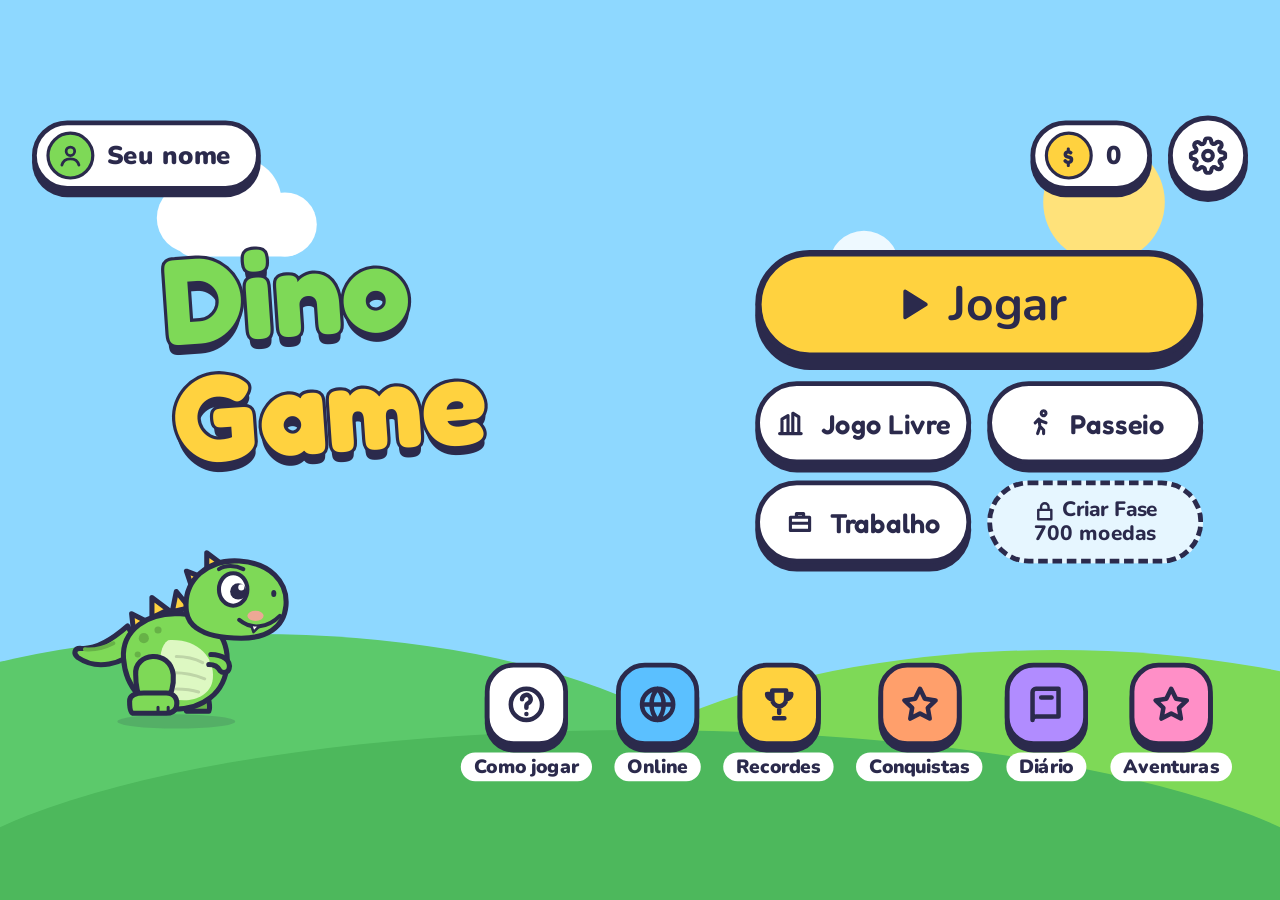
==== index.html @ 5faacbe4 "feat: Aventuras — esconde-esconde, voo de ptero, mergulho e futebol - Novo atalho "Aventuras" no men" ====
<!DOCTYPE html>
<html lang="pt-BR">
<head>
<meta charset="UTF-8">
<meta name="viewport" content="width=device-width, initial-scale=1.0">
<title>DinoGame</title>
<link href="https://fonts.googleapis.com/css2?family=Fredoka:wght@500;600;700&family=Nunito:wght@700;800;900&display=swap" rel="stylesheet">
<style>
  /* ── DESIGN TOKENS (Bubble Day) ── */
  :root{
    --sky:#8ED8FF; --grass:#7ED957; --grass-dark:#5CC96B; --sun:#FFD23F; --cream:#FFF8E7;
    --ink:#2B2A4C; --ink-soft:#4A4968; --coral:#FF6B6B; --orange:#FF9F6B; --grape:#B18CFF;
    --blue:#5BC0FF; --dirt:#C98B5B; --sidewalk:#FFE9B8; --road:#7A7798; --white:#FFFFFF;
    --font-display:'Fredoka',system-ui,sans-serif;
    --font-ui:'Nunito',system-ui,sans-serif;
    --fs-title:48px; --fs-btn-1:28px; --fs-btn-2:21px; --fs-ui:16px; --fs-label:13px; --fs-min:12px;
    --stroke:3px; --stroke-strong:4px; --radius-card:22px; --radius-pill:999px;
    --shadow-1:0 4px 0 var(--ink); --shadow-2:0 5px 0 var(--ink); --shadow-3:0 7px 0 var(--ink);
    --hit-min:44px;
    --spring:cubic-bezier(.34,1.56,.64,1); --t-fast:.15s;
  }
  *{margin:0;padding:0;box-sizing:border-box;}
  html,body{width:100%;height:100%;overflow:hidden;}
  body{
    background:var(--sky);
    display:flex;flex-direction:column;align-items:center;justify-content:center;
    min-height:100vh;font-family:var(--font-ui);
    user-select:none;
  }
  #gameContainer{
    position:relative;
    /* overflow NOT hidden — allows overlays/menus to scroll */
    transform-origin:top left;
    box-shadow:var(--shadow-2);
    border-radius:14px;
  }
  canvas{display:block;border-radius:14px;image-rendering:pixelated;}

  /* ── HUD BUTTONS ── */
  #hudBtns{position:absolute;top:8px;right:10px;display:flex;gap:6px;z-index:10;}
  .hbtn,.btn-icon{width:44px;height:44px;border-radius:50%;background:var(--white);
    border:var(--stroke) solid var(--ink);box-shadow:var(--shadow-1);
    display:inline-flex;align-items:center;justify-content:center;
    color:var(--ink);font-family:var(--font-ui);font-size:16px;padding:0;
    cursor:pointer;transition:transform var(--t-fast) var(--spring);}
  .hbtn:hover,.btn-icon:hover{transform:translateY(-3px) scale(1.03);}
  .hbtn:active,.btn-icon:active{transform:translateY(3px);}
  .hbtn.muted{opacity:.5;}
  .hbtn.paused{border-color:var(--sun);}
  .hbtn.quit{border-color:var(--coral);color:var(--coral);}
  .hbtn.quit:hover{background:rgba(255,107,107,.12);}

  /* ── OVERLAY ── */
  #overlay{
    position:fixed;inset:0;
    background:var(--sky);
    display:flex;flex-direction:column;align-items:center;
    padding:0;
    z-index:20;color:var(--ink);text-align:center;
    overflow:hidden;justify-content:center;
  }
  #overlay > *{transform-origin:center center;flex-shrink:0;margin:0;}
  #overlay.ov-center{justify-content:center;padding:0;}
  #overlay.win-mode{
    background:transparent !important;
    justify-content:flex-end !important;padding-bottom:36px;
    overflow:hidden;
  }
  .ocard,.card{
    background:var(--cream);border:var(--stroke) solid var(--ink);border-radius:var(--radius-card);
    padding:16px 28px;display:flex;flex-direction:column;align-items:center;gap:10px;
    box-shadow:var(--shadow-2);
    max-width:460px;width:94%;flex-shrink:0;
    margin:auto;
  }
  #overlay h1{font-size:26px;color:var(--ink);font-family:var(--font-display);line-height:1.2;}
  #overlay h2{font-size:18px;color:var(--ink);font-family:var(--font-display);}
  .sub{font-size:var(--fs-min);color:var(--ink-soft);line-height:1.8;letter-spacing:.2px;}
  .khint{
    font-size:var(--fs-min);color:var(--ink);line-height:2;
    background:rgba(255,255,255,.6);border:var(--stroke) solid var(--ink);
    border-radius:var(--radius-card);padding:12px 16px;
  }
  .khint b{color:var(--ink);}
  .divider{width:100%;height:2px;background:var(--ink);opacity:.12;}
  .score-big{font-size:28px;color:var(--ink);font-family:var(--font-display);}
  /* ── BOTÃO PRIMÁRIO ── */
  .btn,.btn-primary{height:46px;padding:0 26px;background:var(--sun);
    border:var(--stroke-strong) solid var(--ink);border-radius:var(--radius-pill);
    box-shadow:var(--shadow-2);font:700 20px var(--font-display);
    color:var(--ink);cursor:pointer;transition:transform var(--t-fast) var(--spring);
    display:inline-flex;align-items:center;justify-content:center;white-space:nowrap;}
  .btn:hover,.btn-primary:hover{transform:translateY(-3px) scale(1.03);}
  .btn:active,.btn-primary:active{transform:translateY(3px);}
  /* ── BOTÃO SECUNDÁRIO ── */
  .btn.sec,.btn-secondary{height:38px;padding:0 18px;background:var(--white);
    border:var(--stroke) solid var(--ink);border-radius:var(--radius-pill);
    box-shadow:var(--shadow-1);font:600 15px var(--font-display);
    color:var(--ink);cursor:pointer;transition:transform var(--t-fast) var(--spring);
    display:inline-flex;align-items:center;justify-content:center;white-space:nowrap;}
  .btn.sec:hover,.btn-secondary:hover{transform:translateY(-3px) scale(1.03);}
  .btn.sec:active,.btn-secondary:active{transform:translateY(3px);}
  .diff-row{display:flex;gap:8px;justify-content:center;margin-top:2px;flex-wrap:wrap;}
  .diff-btn{padding:0 16px;height:38px;font:700 15px var(--font-display);
    border-radius:var(--radius-pill);border:var(--stroke) solid var(--ink);cursor:pointer;
    box-shadow:var(--shadow-1);transition:transform var(--t-fast) var(--spring);
    display:inline-flex;align-items:center;justify-content:center;}
  .diff-btn:hover{transform:translateY(-2px);}
  .diff-btn.facil  {background:#7ED957;color:var(--ink);}
  .diff-btn.normal {background:var(--blue);color:var(--ink);}
  .diff-btn.dificil{background:var(--coral);color:var(--ink);}
  .diff-btn.active {outline:var(--stroke-strong) solid var(--ink);outline-offset:2px;}
  .lang-row{display:flex;gap:10px;justify-content:center;flex-wrap:wrap;}
  .lang-btn{min-width:100px;padding:0 14px;height:38px;font:700 15px var(--font-display);
    border-radius:var(--radius-pill);border:var(--stroke) solid var(--ink);cursor:pointer;
    background:var(--white);color:var(--ink);
    box-shadow:var(--shadow-1);transition:transform var(--t-fast) var(--spring);
    display:inline-flex;align-items:center;justify-content:center;}
  .lang-btn:hover{transform:translateY(-2px);}
  .credits{font-size:var(--fs-min);color:var(--ink-soft);letter-spacing:.2px;margin-top:4px;line-height:1.8;}

  /* ── CHARACTER SELECT ── */
  .char-row{display:flex;gap:16px;justify-content:center;flex-wrap:wrap;}
  .char-card{
    width:130px;border:var(--stroke) solid var(--ink);border-radius:var(--radius-card);
    background:var(--white);padding:14px 10px 10px;cursor:pointer;
    display:flex;flex-direction:column;align-items:center;gap:8px;
    box-shadow:var(--shadow-1);
    transition:box-shadow .2s,transform var(--t-fast) var(--spring);
  }
  .char-card:hover{transform:translateY(-3px);}
  .char-card.selected{background:var(--sun);border-width:var(--stroke-strong);box-shadow:0 8px 0 var(--ink);transform:translateY(-4px);}
  .char-card canvas{border-radius:8px;background:rgba(142,216,255,.2);}
  .char-name{font-size:var(--fs-min);color:var(--ink);letter-spacing:.2px;font-weight:800;}
  .char-desc{font-size:var(--fs-min);color:var(--ink-soft);letter-spacing:.1px;line-height:1.6;text-align:center;}
  .map-grid{display:grid;grid-template-columns:repeat(2,1fr);gap:10px;width:100%;}
  .map-node{border:var(--stroke) solid var(--ink);border-radius:var(--radius-card);background:var(--white);
    color:var(--ink);font-family:var(--font-ui);font-size:var(--fs-min);line-height:1.6;padding:12px 10px;cursor:pointer;text-align:left;
    box-shadow:var(--shadow-1);}
  .map-node.unlocked:hover{transform:translateY(-2px);}
  .map-node.locked{opacity:.38;cursor:not-allowed;}
  .map-node.active{border-color:var(--sun);box-shadow:0 0 0 var(--stroke-strong) var(--sun),var(--shadow-2);}
  .album-card{max-width:500px;padding:18px 24px;gap:7px;}
  .album-card h2{font-size:22px !important;}
  .album-card .sub{font-size:var(--fs-min);line-height:1.6;}
  .album-grid{display:grid;grid-template-columns:repeat(3,1fr);gap:6px;width:100%;}
  .album-node{min-height:44px;border-radius:12px;font-size:var(--fs-min);line-height:1.4;padding:8px 6px;}
  .shop-row{display:flex;gap:8px;justify-content:center;flex-wrap:wrap;width:100%;}
  .shop-item{width:128px;min-height:78px;border:var(--stroke) solid var(--ink);border-radius:var(--radius-card);
    background:var(--white);color:var(--ink);font-family:var(--font-ui);font-size:var(--fs-min);line-height:1.6;padding:10px;cursor:pointer;
    box-shadow:var(--shadow-1);}
  .shop-item:hover{transform:translateY(-2px);}
  .shop-item.bought{background:var(--sun);cursor:default;}
  .shop-item b{display:block;font-size:14px;margin-bottom:2px;}
  .story-art{width:100%;height:90px;border-radius:12px;background:rgba(255,255,255,.4);border:var(--stroke) solid var(--ink);}
  .wardrobe-card{max-width:760px;padding:12px;gap:6px;}
  .wardrobe-card h2{font-size:22px !important;}
  .wardrobe-card .sub{font-size:var(--fs-min);line-height:1.4;}
  .wardrobe-row{display:flex;gap:4px;justify-content:center;flex-wrap:wrap;width:100%;}
  .skin-card{width:92px;border:var(--stroke) solid var(--ink);border-radius:10px;background:var(--white);
    color:var(--ink);font-family:var(--font-ui);font-size:var(--fs-min);line-height:1.2;padding:4px;cursor:pointer;text-align:center;
    box-shadow:var(--shadow-1);}
  .skin-card canvas{width:32px;height:24px;margin:0 auto 2px;border-radius:4px;background:rgba(142,216,255,.2);}
  .skin-card:hover{transform:translateY(-2px);}
  .skin-card.selected{background:var(--sun);border-width:var(--stroke-strong);}


  /* ── DINO SVG (design/dino/dino-animations.css) ── */
  .dino-svg .rig,.dino-svg .rig g,.dino-svg .shadow{transform-box:fill-box}
  .dino-svg .rig{transform-origin:50% 100%}
  .dino-svg .tail{transform-origin:100% 40%}
  .dino-svg .headP{transform-origin:30% 90%}
  .dino-svg .legN,.dino-svg .legF{transform-origin:50% 10%}
  .dino-svg .torso{transform-origin:50% 100%}
  .dino-svg .lid{transform-origin:50% 0%;transform:scaleY(0)}
  .dino-svg .shadow{transform-origin:50% 50%}
  @keyframes dinoBreathe{0%,100%{transform:scale(1,1)}50%{transform:scale(1.015,1.035)}}
  @keyframes dinoSway{0%,100%{transform:rotate(-3deg)}50%{transform:rotate(5deg)}}
  @keyframes dinoBlink{0%,92%,100%{transform:scaleY(0)}95%{transform:scaleY(1)}}
  @keyframes dinoNod{0%,100%{transform:rotate(0)}50%{transform:rotate(-2deg) translateY(-1px)}}
  .dino-svg.m-idle .torso{animation:dinoBreathe 2.4s ease-in-out infinite}
  .dino-svg.m-idle .tail{animation:dinoSway 2.4s ease-in-out infinite}
  .dino-svg.m-idle .lid{animation:dinoBlink 3.6s infinite}
  .dino-svg.m-idle .headP{animation:dinoNod 2.4s ease-in-out infinite}

  .keycap{display:inline-flex;align-items:center;justify-content:center;min-width:26px;height:26px;padding:0 6px;background:var(--white);
    border:var(--stroke) solid var(--ink);border-radius:9px;box-shadow:0 3px 0 var(--ink);font:700 13px var(--font-display);color:var(--ink);vertical-align:middle;}

  .tag{display:inline-flex;align-items:center;gap:4px;margin-top:4px;padding:1px 8px 1px 2px;background:var(--white);border:2px solid var(--ink);
    border-radius:999px;font:900 12px var(--font-ui);color:var(--ink);white-space:nowrap;}
  .tag .tag-dot{width:18px;height:18px;border-radius:50%;background:var(--sun);border:2px solid var(--ink);display:inline-flex;align-items:center;justify-content:center;font:700 11px var(--font-display);}
  .tag svg{display:block;}
  .ocard.wide{max-width:760px;}
  .map-node b{display:block;}
  .two-col{display:grid;grid-template-columns:1fr 1fr;gap:8px;width:100%;}
  .row-card{display:flex;align-items:center;gap:10px;width:100%;background:var(--white);border:3px solid var(--ink);border-radius:14px;padding:8px 12px;text-align:left;}

  /* ── CENA 800x450 (menu e mapa) ── */
  .scene{position:relative;width:800px;height:450px;color:var(--ink);font-family:var(--font-ui);}
  .scene-bg{position:absolute;inset:0;overflow:visible;pointer-events:none;}
  .scene button{font-family:var(--font-ui);color:var(--ink);}
  .chip{display:inline-flex;align-items:center;gap:8px;height:44px;padding:0 16px 0 6px;background:var(--white);
    border:var(--stroke) solid var(--ink);border-radius:var(--radius-pill);box-shadow:var(--shadow-1);
    font:900 16px var(--font-ui);color:var(--ink);white-space:nowrap;}
  button.chip{cursor:pointer;transition:transform var(--t-fast) var(--spring);}
  button.chip:hover{transform:translateY(-3px) scale(1.03);}
  .chip-dot{width:30px;height:30px;border-radius:50%;border:2px solid var(--ink);display:inline-flex;align-items:center;
    justify-content:center;font:700 15px var(--font-display);flex-shrink:0;}
  .round-btn{width:50px;height:50px;border-radius:50%;background:var(--white);border:var(--stroke) solid var(--ink);
    box-shadow:var(--shadow-1);display:inline-flex;align-items:center;justify-content:center;cursor:pointer;padding:0;
    transition:transform var(--t-fast) var(--spring);}
  .round-btn:hover{transform:translateY(-3px) scale(1.04);}
  .logo{position:absolute;left:60px;top:92px;display:flex;flex-direction:column;gap:6px;transform:rotate(-4deg);pointer-events:none;}
  .logo span{font:700 76px/.9 var(--font-display);-webkit-text-stroke:4px var(--ink);paint-order:stroke fill;text-shadow:0 6px 0 var(--ink);}
  .menu-col{position:absolute;right:48px;top:100px;width:280px;display:flex;flex-direction:column;gap:14px;}
  .menu-col .btn,.menu-col .btn.sec{width:100%;gap:10px;}
  .menu-col .btn{height:68px;font-size:30px;box-shadow:var(--shadow-3);}
  .menu-col .btn.sec{height:52px;font-size:21px;box-shadow:var(--shadow-2);}
  .btn-locked{height:46px;display:inline-flex;align-items:center;justify-content:center;gap:8px;background:#E6F6FF;
    border:var(--stroke) dashed var(--ink);border-radius:var(--radius-pill);font:800 15px var(--font-ui);color:var(--ink);cursor:not-allowed;}
  .shortcuts{position:absolute;right:30px;bottom:18px;display:flex;gap:14px;}
  .ico{display:flex;flex-direction:column;align-items:center;gap:4px;background:none;border:none;padding:0;cursor:pointer;
    font:900 12px var(--font-ui);color:var(--ink);transition:transform .2s var(--spring);}
  .ico:hover{transform:translateY(-4px) rotate(-6deg);}
  .ico-box{position:relative;width:52px;height:52px;border-radius:18px;border:var(--stroke) solid var(--ink);box-shadow:var(--shadow-1);
    display:flex;align-items:center;justify-content:center;}
  .ico-lbl{background:var(--white);border-radius:var(--radius-pill);padding:1px 8px;}
  .badge{position:absolute;top:-8px;right:-8px;min-width:22px;height:22px;padding:0 5px;border-radius:999px;background:var(--coral);
    border:2px solid var(--ink);font:900 12px/18px var(--font-ui);color:var(--ink);text-align:center;}
  .topbar{position:absolute;top:16px;left:20px;right:20px;display:flex;justify-content:space-between;align-items:center;}
  .node{position:absolute;border-radius:50%;border:var(--stroke-strong) solid var(--ink);display:flex;align-items:center;justify-content:center;
    font:700 28px var(--font-display);color:var(--ink);padding:0;transition:transform var(--t-fast) var(--spring);}
  .node:not([disabled]){cursor:pointer;}
  .node:not([disabled]):hover{transform:translateY(-3px) scale(1.06);}
  .node[disabled]{cursor:not-allowed;}
  .balloon{display:flex;flex-direction:column;align-items:center;gap:4px;animation:bob 1.4s ease-in-out infinite;pointer-events:none;}
  .balloon b{background:var(--ink);color:var(--white);font:900 12px var(--font-ui);padding:4px 10px;border-radius:999px;white-space:nowrap;}
  @keyframes bob{0%,100%{transform:translateY(0)}50%{transform:translateY(-6px)}}
  .dock{position:absolute;left:50%;bottom:14px;transform:translateX(-50%);display:flex;gap:10px;padding:8px 14px;background:var(--white);
    border:var(--stroke) solid var(--ink);border-radius:26px;box-shadow:var(--shadow-2);}
  .dock button{display:flex;align-items:center;gap:8px;height:44px;padding:0 14px 0 6px;border:var(--stroke) solid var(--ink);
    border-radius:var(--radius-pill);font:900 14px var(--font-ui);cursor:pointer;white-space:nowrap;transition:transform var(--t-fast) var(--spring);}
  .dock button:hover{transform:translateY(-3px) scale(1.04);}
  .dock .chip-dot{background:var(--white);}

  /* ── MOBILE D-PAD (HTML buttons, not canvas) ── */
  #mobileControls{
    display:none;position:absolute;bottom:0;left:0;right:0;
    height:120px;pointer-events:none;z-index:15;
  }
  #mobileControls.active{display:block;}
  .mbtn{
    position:absolute;pointer-events:auto;
    background:rgba(255,255,255,.85);border:var(--stroke) solid var(--ink);box-shadow:var(--shadow-1);
    border-radius:50%;display:flex;align-items:center;justify-content:center;
    color:var(--ink);font:700 15px var(--font-display);padding:0;
    cursor:pointer;-webkit-tap-highlight-color:transparent;
    touch-action:none;transition:transform .08s,box-shadow .08s;
  }
  .mbtn:active,.mbtn.pressed{transform:translateY(3px);box-shadow:0 1px 0 var(--ink);}
  #mbAtk{background:var(--orange);}
  #mbJump{background:var(--sun);border-width:var(--stroke-strong);box-shadow:0 6px 0 var(--ink);font-size:18px;}
  #pauseBtn{background:var(--sun);}
  .hbtn svg{display:block;}
</style>
</head>
<body>
<div id="gameContainer">
  <div id="hudBtns">
    <button class="hbtn" id="muteBtn" onclick="toggleMute()" title="Música [M]" aria-label="Música"><svg aria-hidden="true" width="22" height="22" viewBox="0 0 24 24" fill="none" stroke="#2B2A4C" stroke-width="2.6" stroke-linecap="round" stroke-linejoin="round"><path d="M9 18V5l11-2v13"/><circle cx="6" cy="18" r="3"/><circle cx="17" cy="16" r="3"/></svg></button>
    <button class="hbtn" id="pauseBtn" onclick="togglePause()" title="Pausar [P]" aria-label="Pausar"><svg aria-hidden="true" width="20" height="20" viewBox="0 0 24 24" fill="#2B2A4C"><rect x="5" y="4" width="5" height="16" rx="2"/><rect x="14" y="4" width="5" height="16" rx="2"/></svg></button>
    <button class="hbtn quit" onclick="quitGame()" title="Sair para o Menu" aria-label="Sair"><svg aria-hidden="true" width="20" height="20" viewBox="0 0 24 24" fill="none" stroke="#FF6B6B" stroke-width="3.2" stroke-linecap="round"><path d="M6 6l12 12M18 6L6 18"/></svg></button>
  </div>
  <canvas id="c" width="800" height="450"></canvas>
  <!-- Mobile D-Pad (HTML buttons, positioned absolutely over canvas) -->
  <div id="mobileControls">
    <button class="mbtn" id="mbLeft"  aria-label="Esquerda" style="left:18px;bottom:18px;width:64px;height:64px"><svg aria-hidden="true" width="28" height="28" viewBox="0 0 24 24" fill="none" stroke="#2B2A4C" stroke-width="3.2" stroke-linecap="round" stroke-linejoin="round"><path d="M15 5l-7 7 7 7"/></svg></button>
    <button class="mbtn" id="mbRight" aria-label="Direita"  style="left:94px;bottom:18px;width:64px;height:64px"><svg aria-hidden="true" width="28" height="28" viewBox="0 0 24 24" fill="none" stroke="#2B2A4C" stroke-width="3.2" stroke-linecap="round" stroke-linejoin="round"><path d="M9 5l7 7-7 7"/></svg></button>
    <button class="mbtn" id="mbDuck"  aria-label="Abaixar"  style="left:62px;bottom:94px;width:52px;height:52px"><svg aria-hidden="true" width="28" height="28" viewBox="0 0 24 24" fill="none" stroke="#2B2A4C" stroke-width="3.2" stroke-linecap="round" stroke-linejoin="round"><path d="M5 9l7 7 7-7"/></svg></button>
    <button class="mbtn" id="mbAtk"   aria-label="Atacar"   style="right:116px;bottom:18px;width:60px;height:60px">Fogo</button>
    <button class="mbtn" id="mbJump"  aria-label="Pular"    style="right:18px;bottom:36px;width:82px;height:82px">Pular</button>
  </div>
  <!-- Loading screen -->
  <div id="loadingScreen" style="position:absolute;inset:0;z-index:99;background:var(--sky);display:flex;flex-direction:column;align-items:center;justify-content:center;color:var(--ink);font-family:var(--font-display);">
    <div style="font-size:36px;font-weight:700;margin-bottom:18px;">DinoGame</div>
    <div style="width:220px;height:16px;background:var(--white);border:3px solid var(--ink);border-radius:999px;overflow:hidden;">
      <div id="loadBar" style="width:0%;height:100%;background:var(--sun);transition:width .3s;"></div>
    </div>
    <div style="font-size:14px;font-family:var(--font-ui);font-weight:800;margin-top:10px;">Carregando...</div>
  </div>
</div>

<div id="overlay" style="display:none;"></div>
<script>
// ─── RESPONSIVE SCALING ────────────────────────────────────────────────────────
(function applyScale(){
  const CW=800,CH=450;
  const SIZE=1.0;
  function resize(){
    const vw=window.innerWidth, vh=window.innerHeight;
    const s=Math.min(vw/CW, vh/CH) * SIZE;
    const el=document.getElementById('gameContainer');
    el.style.width=CW+'px'; el.style.height=CH+'px';
    el.style.transform='scale('+s+')';
    el.style.left=((vw-CW*s)/2)+'px';
    el.style.top=((vh-CH*s)/2)+'px';
    el.style.position='absolute';
    // show mobile D-pad when touch available
    const mob=document.getElementById('mobileControls');
    if(mob){
      const isTouch=('ontouchstart' in window)||((window.navigator&&window.navigator.maxTouchPoints)||0)>0;
      mob.classList.toggle('active',isTouch);
    }
  }
  function fitOverlay(){
    const ov=document.getElementById('overlay');
    if(!ov||ov.classList.contains('win-mode'))return;
    const vw=window.innerWidth, vh=window.innerHeight;
    const base=Math.min(vw/CW, vh/CH);
    [...ov.children].forEach(card=>{
      card.style.transform='none';
      const w=card.offsetWidth, h=card.offsetHeight;
      if(!w||!h)return;
      const pad=card.classList.contains('scene')?1:0.96;
      const s=Math.min(base, (vw*pad)/w, (vh*pad)/h);
      card.style.transform='scale('+s+')';
    });
  }
  window.fitOverlay=fitOverlay;
  resize();
  fitOverlay();
  window.addEventListener('resize',()=>{resize();fitOverlay();});
  new MutationObserver(()=>requestAnimationFrame(fitOverlay))
    .observe(document.getElementById('overlay'),{childList:true,attributes:true,attributeFilter:['style','class']});
  document.fonts&&document.fonts.ready.then(fitOverlay);
})();

// ─── CANVAS ───────────────────────────────────────────────────────────────────
const canvas = document.getElementById('c');
const ctx    = canvas.getContext('2d');
const W = canvas.width, H = canvas.height;

// ─── CONSTANTS ────────────────────────────────────────────────────────────────
const GROUND = H - 76;
const GRAVITY     = 0.58;
const JUMP_FORCE  = -14;
const MOVE_SPEED  = 4.8;

// ─── STATE ────────────────────────────────────────────────────────────────────
let state = 'menu';
let score = 0, lives = 3, phase = 1;
const MAX_PHASES = 7;
const SECRET_PHASE = 50;
const PASSEIO_PHASE = 60;
let scrollX = 0;
let currentLen = 4000;
let portalX = 0;
let secretPortalX = 0;
let phaseEggs = [], phaseObstacles = [], phaseEnemies = [], phasePlatforms = [];
let particles = [], clouds = [], trees = [], stars = [];
let frameCount = 0, flashTimer = 0, winTimer = 0;
let difficulty = 'normal'; // 'facil' | 'normal' | 'dificil'
let phaseFramesLeft = 0;
let paused = false;
let cutsceneTimer = 0;
let currentLang = localStorage.getItem('dinogame_lang') || 'pt';
let scorePopTimer = 0, lastScoreVal = 0;
let hpBarAnim = 3;
let currentHighScore = parseInt(localStorage.getItem('dinogame_highscore') || '0');
let menuAnimRAF = null, menuAnimTick = 0;
let customPhaseConfig = null;
let editorBlocks = [], editorEnemyLevel = 0, editorBlockType = 0, editorErase = false, edButtons = [];
let editorSlotId = null, editorName = 'Minha fase', edDirty = false, edToast = null;
let editorItems = [], editorEnemies = [], editorTab = 'blocks', editorItemType = 0, editorEnemyType = 0, edUndo = [], edRedo = [];
const EDITOR_ITEMS = [
  {kind:'egg',    name:'Ovo'},
  {kind:'coin',   name:'Moeda'},
  {kind:'speed',  name:'Raio'},
  {kind:'shield', name:'Escudo'},
  {kind:'fire',   name:'Fogo'},
];
const EDITOR_ENEMIES = [
  {type:'ptero',  name:'Ptero'},
  {type:'trex',   name:'T-Rex'},
  {type:'anky',   name:'Anky'},
  {type:'raptor', name:'Raptor'},
];
// combo
let stompCombo = 0, stompComboTimer = 0;
// achievements
const ACHIEVEMENTS = [
  {id:'first_win',   icon:'🏆', name:'Primeira Vitória',  desc:'Complete uma fase'},
  {id:'no_damage',   icon:'🛡️', name:'Sem Arranhão',      desc:'Complete uma fase sem tomar dano'},
  {id:'coin100',     icon:'💰', name:'Colecionador',       desc:'Colete 100 moedas no total'},
  {id:'combo3',      icon:'🦶', name:'Combo x3',           desc:'Pise em 3 inimigos seguidos'},
  {id:'all_phases',  icon:'🌍', name:'Explorador',         desc:'Complete todas as 7 fases'},
  {id:'boss_kill',   icon:'💀', name:'Caçador de Chefes', desc:'Derrote o chefe final'},
];
let unlockedAchievements = new Set(JSON.parse(localStorage.getItem('dinogame_achievements') || '[]'));
let achieveNotifQueue = [], achieveNotifTimer = 0;
// boss
let phaseBoss = null;
let phaseChaser = null;
let twoPlayer = false;
const p2 = {x:60,y:0,vx:0,vy:0,w:48,h:56,onGround:true,jumpCount:0,facing:1,attacking:false,attackTimer:0,attackDir:1,ducking:false,invincible:0,frame:0,frameTimer:0,char:'caveman'};
function resetP2(){
  Object.assign(p2,{x:Math.max(30,player.x-50),y:GROUND,vx:0,vy:0,onGround:true,jumpCount:0,facing:1,attacking:false,attackTimer:0,ducking:false,invincible:60,char:selectedChar==='dino'?'caveman':'dino'});
}
function p2Jump(){
  if(p2.onGround){ p2.vy=jumpForce(); p2.onGround=false; p2.jumpCount=1; sfxJump(); }
  else if(p2.jumpCount===1){ p2.vy=jumpForce()*0.82; p2.jumpCount=2; sfxJump(); }
}
function updateP2(){
  const P=p2;
  const mr=keys['ArrowRight'], ml=keys['ArrowLeft'];
  const spd=moveSpeed()*(activeEffects.speed>0?1.6:1);
  P.vx = mr ? spd : ml ? -spd : 0;
  if(mr) P.facing=1; else if(ml) P.facing=-1;
  P.ducking=!!keys['ArrowDown'];
  P.h=P.ducking?30:56;
  P.vy+=GRAVITY; P.x+=P.vx; P.y+=P.vy;
  P.x=Math.max(10,Math.min(W-60,P.x));
  let onPlat=false;
  if(P.vy>=0) phasePlatforms.forEach(plat=>{
    const px=plat.x-scrollX;
    if(px>W+200||px+plat.w<-100) return;
    if(P.y-P.vy<=plat.y && P.y>=plat.y && P.x+P.w-10>px && P.x+10<px+plat.w){ P.y=plat.y; P.vy=0; onPlat=true; }
  });
  if(P.y>=GROUND){ P.y=GROUND; P.vy=0; P.onGround=true; P.jumpCount=0; }
  else if(onPlat){ P.onGround=true; P.jumpCount=0; } else P.onGround=false;
  P.frameTimer++; if(P.frameTimer>6){ P.frame=(P.frame+1)%4; P.frameTimer=0; }
  if(P.invincible>0) P.invincible--;
  if(activeEffects.shield>0) P.invincible=Math.max(P.invincible,2);

  // ataque
  if(P.attacking){
    P.attackTimer--; if(P.attackTimer<=0) P.attacking=false;
    let ax,ay,aw,ah,active=false;
    if(P.char==='caveman' && P.attackTimer<=18 && P.attackTimer>=6){ ax=P.attackDir>0?P.x+P.w-4:P.x-38; ay=P.y-54; aw=40; ah=44; active=true; }
    if(P.char==='dino' && P.attackTimer<=22 && P.attackTimer>=4){ aw=activeEffects.fire>0?138:96; ax=P.attackDir>0?P.x+P.w:P.x-aw; ay=P.y-68; ah=activeEffects.fire>0?46:36; active=true; }
    if(active){
      phaseEnemies.forEach(enemy=>{
        if(!enemy.alive) return;
        const ex=enemy.x-scrollX, emx=Math.floor(enemy.w*.25), emy=Math.floor(enemy.h*.18);
        if(rectsOverlap(ax,ay,aw,ah, ex+emx, enemy.y-enemy.h+emy, enemy.w-emx*2, enemy.h-emy)){
          discoverCreature(enemy.type); enemy.alive=false; score+=50;
          spawnParticles(ex+enemy.w/2, enemy.y-enemy.h/2, '#FFD23F', 14); updateUI();
        }
      });
      hitChaser(ax,ay,aw,ah);
    }
  }

  // coletas e perigos
  const h2=P.ducking?22:36, hx=P.x+15, hy=P.y-h2, hw=P.w-30, hh=h2;
  phaseEggs.forEach(egg=>{
    if(egg.collected) return;
    const ex=egg.x-scrollX, ey=egg.y+Math.sin(egg.bob)*5;
    if(rectsOverlap(hx,hy,hw,hh, ex-egg.r*.55, ey-egg.r, egg.r*1.1, egg.r*1.8)) collectEgg(egg, ex, ey, false);
  });
  phaseCoins.forEach(coin=>{
    if(coin.collected) return;
    const cx=coin.x-scrollX;
    if(Math.abs(cx-(P.x+P.w/2))<24 && Math.abs(coin.y-P.y)<50){ coin.collected=true; totalCoins++; score+=25; saveProgress(); updateUI(); spawnParticles(cx,coin.y,'#fbbf24',8); sfxEgg(); }
  });
  powerupItems.forEach(item=>{
    if(item.collected || inventory.length>=2) return;
    const ix=item.x-scrollX, iy=item.y+Math.sin(item.bob)*5;
    if(Math.abs(ix-(P.x+P.w/2))<60 && Math.abs(iy-(P.y-24))<80) collectPowerup(item, ix, iy, false);
  });
  if(P.invincible>0) return;
  const hit=()=>{ P.invincible=70; hurt(); };
  for(const obs of phaseObstacles){
    const ox=obs.x-scrollX; if(ox<-120||ox>W+120) continue;
    if(rectsOverlap(hx,hy,hw,hh, ox+8, obs.y-obs.h+6, obs.w-16, obs.h-6)){ hit(); return; }
  }
  for(const enemy of phaseEnemies){
    if(!enemy.alive) continue;
    const ex=enemy.x-scrollX, emx=Math.floor(enemy.w*.3), emy=Math.floor(enemy.h*.2);
    if(rectsOverlap(hx,hy,hw,hh, ex+emx, enemy.y-enemy.h+emy, enemy.w-emx*2, enemy.h-emy)){
      if(P.vy>1 && P.y<=enemy.y-enemy.h*.4){
        discoverCreature(enemy.type); enemy.alive=false; P.vy=JUMP_FORCE*.6; score+=50;
        spawnParticles(ex+enemy.w/2, enemy.y-enemy.h/2,'#ff6b6b',12); updateUI();
      } else { hit(); return; }
    }
  }
  if(phaseChaser && phaseChaser.active && phaseChaser.alive && !(phaseChaser.emerge>0)){
    const sx=phaseChaser.x-scrollX;
    if(rectsOverlap(hx,hy,hw,hh, sx+12, phaseChaser.y-58, 40, 58)){
      if(activeEffects.shield>0){ phaseChaser.x-=phaseChaser.facing*90; } else { chaserCatch(); }
    }
  }
}
function drawP2(){
  const keep={x:player.x,y:player.y,vx:player.vx,vy:player.vy,onGround:player.onGround,facing:player.facing,attacking:player.attacking,attackTimer:player.attackTimer,attackDir:player.attackDir,ducking:player.ducking};
  Object.assign(player,{x:p2.x,y:p2.y,vx:p2.vx,vy:p2.vy,onGround:p2.onGround,facing:p2.facing,attacking:p2.attacking,attackTimer:p2.attackTimer,attackDir:p2.attackDir,ducking:p2.ducking});
  const blink = p2.invincible>0 && Math.floor(p2.invincible/6)%2===1;
  if(!blink){
    if(p2.char==='dino'){
      if(p2.attacking){ const sc=selectedChar; selectedChar='dino'; drawFireBreath(); selectedChar=sc; }
      drawDinoOn(ctx,p2.x,p2.y,p2.frame,p2.ducking,1,{vx:p2.vx,vy:p2.vy,onGround:p2.onGround,idleMs:0,npc:true});
    } else drawCavemanOn(ctx,p2.x,p2.y,p2.frame,p2.ducking,1);
  }
  Object.assign(player,keep);
  // etiquetas J1 / J2
  ctx.save(); hudFont(900,12); ctx.textAlign='center'; ctx.textBaseline='middle';
  [[p2.x+24,p2.y-(p2.ducking?50:96),'J2','#5BC0FF'],[player.x+24,player.y-(player.ducking?50:96)-(playerName?24:0),'J1','#FFD23F']].forEach(([lx,ly,t,col])=>{
    ctx.fillStyle=col; ctx.strokeStyle='#2B2A4C'; ctx.lineWidth=2; roundRect(ctx,lx-16,ly-10,32,20,10,true,true);
    ctx.fillStyle='#2B2A4C'; ctx.fillText(t,lx,ly+1);
  });
  ctx.restore();
}
const PINK_DINO = {primary:'#FF8FC7', belly:'#FFE0F0', spike:'#FFD23F', eye:'#2B2A4C', hat:true};
// diary
let phaseDiary = JSON.parse(localStorage.getItem('dinogame_diary') || '[]');
// per-phase damage flag
let phaseNoDamage = true;
// lever & boulder
let phaseLever = null;
let boulderRoll = null;
const EDITOR_BTYPES = [
  {name:'Madeira', w:100, h:20, draw:(c,x,y,w,h)=>{ c.fillStyle='#C98B5B'; roundRect(c,x,y,w,h,6,true,false); c.strokeStyle='#B37548'; c.lineWidth=2; c.beginPath(); c.moveTo(x+4,y+h/2); c.lineTo(x+w-4,y+h/2); for(let i=w/3;i<w-4;i+=w/3){c.moveTo(x+i,y+3);c.lineTo(x+i,y+h-3);} c.stroke(); c.strokeStyle='#2B2A4C'; c.lineWidth=2.5; roundRect(c,x,y,w,h,6,false,true); }},
  {name:'Pedra',   w:44, h:44, draw:(c,x,y,w,h)=>{ c.fillStyle='#B9B6D0'; roundRect(c,x,y,w,h,9,true,false); c.fillStyle='#D9D7EA'; roundRect(c,x+4,y+4,w-8,h*0.28,5,true,false); c.fillStyle='#9A97B8'; c.beginPath(); c.arc(x+w*0.7,y+h*0.68,w*0.09,0,Math.PI*2); c.arc(x+w*0.32,y+h*0.62,w*0.06,0,Math.PI*2); c.fill(); c.strokeStyle='#2B2A4C'; c.lineWidth=2.5; roundRect(c,x,y,w,h,9,false,true); }},
  {name:'Grama',   w:80, h:22, draw:(c,x,y,w,h)=>{ c.fillStyle='#C98B5B'; roundRect(c,x,y,w,h,8,true,false); c.fillStyle='#7ED957'; c.beginPath(); c.moveTo(x,y+h*0.55); for(let i=0;i<=w;i+=w/6){c.quadraticCurveTo(x+i+w/12,y+h*0.85,x+Math.min(w,i+w/6),y+h*0.55);} c.lineTo(x+w,y+8); c.quadraticCurveTo(x+w,y,x+w-8,y); c.lineTo(x+8,y); c.quadraticCurveTo(x,y,x,y+8); c.closePath(); c.fill(); c.strokeStyle='#2B2A4C'; c.lineWidth=2.5; roundRect(c,x,y,w,h,8,false,true); }},
  {name:'Tijolo',  w:60, h:30, draw:(c,x,y,w,h)=>{ c.fillStyle='#FF9F6B'; roundRect(c,x,y,w,h,5,true,false); c.strokeStyle='#D9733F'; c.lineWidth=2; c.beginPath(); for(let r=1;r<3;r++){c.moveTo(x+3,y+r*h/3);c.lineTo(x+w-3,y+r*h/3);} for(let r=0;r<3;r++){const off=r%2?w/4:w/2; for(let cx2=off;cx2<w-3;cx2+=w/2){c.moveTo(x+cx2,y+r*h/3+2);c.lineTo(x+cx2,y+(r+1)*h/3-2);}} c.stroke(); c.strokeStyle='#2B2A4C'; c.lineWidth=2.5; roundRect(c,x,y,w,h,5,false,true); }},
  {name:'Gelo',    w:50, h:50, draw:(c,x,y,w,h)=>{ c.fillStyle='#D6F1FF'; roundRect(c,x,y,w,h,10,true,false); c.fillStyle='#FFFFFF'; roundRect(c,x+6,y+6,w*0.45,6,3,true,false); roundRect(c,x+6,y+16,w*0.25,5,2.5,true,false); c.strokeStyle='#5BC0FF'; c.lineWidth=2; c.beginPath(); c.moveTo(x+w*0.6,y+h*0.55); c.lineTo(x+w*0.8,y+h*0.8); c.stroke(); c.strokeStyle='#2B2A4C'; c.lineWidth=2.5; roundRect(c,x,y,w,h,10,false,true); }},
];

const I18N = {
  pt: {
    play:'Jogar', back:'Voltar', start:'Começar', continue:'Continuar', nextPhase:'Próxima Fase', newGame:'Novo Jogo', playAgain:'Jogar Novamente',
    tagline:'Colete os ovos · Elimine inimigos · Atravesse o portal',
    controls1:'<b>↑ W Espaço</b> — Pular (duplo) &nbsp;·&nbsp; <b>↓ S</b> — Agachar',
    controls2:'<b>← A</b> — Voltar &nbsp;·&nbsp; <b>→ D</b> — Avançar',
    controls3:'<b>Z / X</b> — Fogo (Dino) &nbsp;·&nbsp; <b>Z / X</b> — Clava (Caveman)',
    chooseCharacter:'Escolha seu personagem', agile:'Ágil · Pulo duplo', fire:'fogo', robust:'Robusto · Clava', attack:'atacar',
    difficulty:'DIFICULDADE', easy:'FÁCIL', normal:'NORMAL', hard:'DIFÍCIL',
    gameOver:'Game Over', betterLuck:'Melhor sorte na próxima!', youDied:'Você morreu!', livesLeft:'Vidas restantes',
    phaseComplete:p=>`Fase ${p} Completa!`, timeBonus:(s,b)=>`Tempo restante: ${s}s · Bônus: +${b} pts`,
    paused:'PAUSADO', pauseHint:'Pressione P ou clique ⏸ para continuar',
    quitTitle:'Sair para o menu principal?', quitBody:'O progresso será perdido.', language:'Idioma',
    phaseHud:'FASE', ptsHud:'PTS', enter:'ENTRAR', collectEggs:'COLETE OS OVOS',
    win:'VOCÊ VENCEU!', hatching:'os ovos estão nascendo...', finalScore:s=>`PONTUAÇÃO FINAL: ${s} pts`,
    worldMap:'Mapa das fases', shop:'Loja', album:'Álbum', locked:'Bloqueado', playPhase:'Jogar fase',
    coins:'Moedas', petLevel:'Pet nível', checkpoint:'Checkpoint salvo!', bought:'Comprado', notEnough:'Moedas insuficientes',
    wardrobe:'Guarda-roupa', select:'Selecionar', selected:'Selecionado', price:'Preço',
    petPower:'Amizade do pet', secretFound:'Segredo encontrado!', rareEggs:'Ovos raros',
    specialEggRainbow:'Ovo arco-íris: amizade cheia', specialEggFossil:'Ovo fóssil: +4 moedas', specialEggGhost:'Ovo fantasma: invencível', specialEggDragon:'Ovo dragão: fogo extra',
    shopPet:'Pet Coletor', shopPetDesc:'Aumenta o alcance do pet', shopLife:'Vida Extra', shopLifeDesc:'+1 vida nesta partida', shopShield:'Escudo Inicial', shopShieldDesc:'Começa a fase com escudo',
    specialEggGold:'Ovo dourado: +250 pts', specialEggBlue:'Ovo azul: +10s', specialEggRed:'Ovo vermelho: escudo',
    storyNext:p=>`O portal abre caminho para a fase ${p}.`, storyBody:'O grupo segue para um novo lugar, levando os ovos em segurança.',
    albumTitle:'Álbum de criaturas', albumHint:'As criaturas aparecem aqui quando você encontra ou derrota cada uma.',
    muteTitle:'Música [M]', pauseTitle:'Pausar [P]', quitShortTitle:'Sair para o Menu',
    creditsText:'Martin Coradi de Souza · 2026 · Co-autoria: Claude Code',
    themeNames:['Floresta Jurássica','Deserto Vulcânico','Caverna Glacial','Floresta Bioluminescente','Praia Tropical','Pântano Nebuloso','Vulcão Final'],
    placeNames:['Vale de Arandu','Dunas de Kairós','Gruta de Nivalis','Bosque de Lúmina','Praia de Coralis','Charco de Umbra','Pico de Ignis'],
    cutsceneDino:['Até logo,','família! 🦕'], cutsceneCaveman:['Tchau,','pessoal! 🪓'], cutsceneStart:'Uma nova aventura começa...', cutsceneSkip:'[ESPAÇO] Pular',
    petLines:{
      idle:['Vamos lá!','Que aventura!','Por aqui!','Siga em frente!'],
      lowHp:['Cuidado!','Você tá bem?','Vai devagar!','Atenção!'],
      enemy:['Inimigo!','Perigo!','Cuidado!','Vai neles!'],
      egg:['Uhu!','Mais um!','Isso aí!','Boa!'],
      portal:['O portal!','Quase lá!','Chegamos!','É por lá!'],
      night:['Que escuro...','Tem estrelas!','Noite boa...'],
      weather:['Que chuva!','Brr, frio!','Que cinzas!','Lindos esporos!'],
    },
  },
  en: {
    play:'Play', back:'Back', start:'Start', continue:'Continue', nextPhase:'Next Phase', newGame:'New Game', playAgain:'Play Again',
    tagline:'Collect eggs · Defeat enemies · Cross the portal',
    controls1:'<b>↑ W Space</b> — Jump (double) &nbsp;·&nbsp; <b>↓ S</b> — Duck',
    controls2:'<b>← A</b> — Move left &nbsp;·&nbsp; <b>→ D</b> — Move right',
    controls3:'<b>Z / X</b> — Fire (Dino) &nbsp;·&nbsp; <b>Z / X</b> — Club (Caveman)',
    chooseCharacter:'Choose your character', agile:'Agile · Double jump', fire:'fire', robust:'Strong · Club', attack:'attack',
    difficulty:'DIFFICULTY', easy:'EASY', normal:'NORMAL', hard:'HARD',
    gameOver:'Game Over', betterLuck:'Better luck next time!', youDied:'You died!', livesLeft:'Lives left',
    phaseComplete:p=>`Phase ${p} Complete!`, timeBonus:(s,b)=>`Time left: ${s}s · Bonus: +${b} pts`,
    paused:'PAUSED', pauseHint:'Press P or click ⏸ to continue',
    quitTitle:'Exit to main menu?', quitBody:'Progress will be lost.', language:'Language',
    phaseHud:'PHASE', ptsHud:'PTS', enter:'ENTER', collectEggs:'COLLECT EGGS',
    win:'YOU WON!', hatching:'the eggs are hatching...', finalScore:s=>`FINAL SCORE: ${s} pts`,
    worldMap:'Phase Map', shop:'Shop', album:'Album', locked:'Locked', playPhase:'Play phase',
    coins:'Coins', petLevel:'Pet level', checkpoint:'Checkpoint saved!', bought:'Bought', notEnough:'Not enough coins',
    wardrobe:'Wardrobe', select:'Select', selected:'Selected', price:'Price',
    petPower:'Pet friendship', secretFound:'Secret found!', rareEggs:'Rare eggs',
    specialEggRainbow:'Rainbow egg: full friendship', specialEggFossil:'Fossil egg: +4 coins', specialEggGhost:'Ghost egg: invincible', specialEggDragon:'Dragon egg: extra fire',
    shopPet:'Collector Pet', shopPetDesc:'Increases pet pickup range', shopLife:'Extra Life', shopLifeDesc:'+1 life this run', shopShield:'Starter Shield', shopShieldDesc:'Start the phase shielded',
    specialEggGold:'Golden egg: +250 pts', specialEggBlue:'Blue egg: +10s', specialEggRed:'Red egg: shield',
    storyNext:p=>`The portal opens the way to phase ${p}.`, storyBody:'The group moves toward a new place, keeping the eggs safe.',
    albumTitle:'Creature album', albumHint:'Creatures appear here when you meet or defeat each one.',
    muteTitle:'Music [M]', pauseTitle:'Pause [P]', quitShortTitle:'Exit to Menu',
    creditsText:'Martin Coradi de Souza · 2026 · Co-authorship: Claude Code',
    themeNames:['Jurassic Forest','Volcanic Desert','Glacial Cave','Bioluminescent Forest','Tropical Beach','Misty Swamp','Final Volcano'],
    placeNames:['Arandu Valley','Kairos Dunes','Nivalis Grotto','Lumina Grove','Coralis Beach','Umbra Marsh','Ignis Peak'],
    cutsceneDino:['Goodbye,','family! 🦕'], cutsceneCaveman:['Bye,','everyone! 🪓'], cutsceneStart:'A new adventure begins...', cutsceneSkip:'[SPACE] Skip',
    petLines:{
      idle:["Let's go!",'Adventure time!','This way!','Keep going!'],
      lowHp:['Careful!','Are you okay?','Take it slow!','Watch out!'],
      enemy:['Enemy!','Danger!','Careful!','Get them!'],
      egg:['Woohoo!','Another one!','Nice!','Great!'],
      portal:['The portal!','Almost there!','We made it!','This way!'],
      night:['So dark...','Look, stars!','Nice night...'],
      weather:['Rainy!','Brr, cold!','So much ash!','Pretty spores!'],
    },
  },
  es: {
    play:'Jugar', back:'Volver', start:'Empezar', continue:'Continuar', nextPhase:'Siguiente Fase', newGame:'Nuevo Juego', playAgain:'Jugar de Nuevo',
    tagline:'Recoge huevos · Elimina enemigos · Cruza el portal',
    controls1:'<b>↑ W Espacio</b> — Saltar (doble) &nbsp;·&nbsp; <b>↓ S</b> — Agacharse',
    controls2:'<b>← A</b> — Volver &nbsp;·&nbsp; <b>→ D</b> — Avanzar',
    controls3:'<b>Z / X</b> — Fuego (Dino) &nbsp;·&nbsp; <b>Z / X</b> — Garrote (Caveman)',
    chooseCharacter:'Elige tu personaje', agile:'Ágil · Doble salto', fire:'fuego', robust:'Fuerte · Garrote', attack:'atacar',
    difficulty:'DIFICULTAD', easy:'FÁCIL', normal:'NORMAL', hard:'DIFÍCIL',
    gameOver:'Game Over', betterLuck:'¡Mejor suerte la próxima!', youDied:'¡Has muerto!', livesLeft:'Vidas restantes',
    phaseComplete:p=>`Fase ${p} Completa!`, timeBonus:(s,b)=>`Tiempo restante: ${s}s · Bono: +${b} pts`,
    paused:'PAUSADO', pauseHint:'Presiona P o haz clic en ⏸ para continuar',
    quitTitle:'¿Salir al menú principal?', quitBody:'Se perderá el progreso.', language:'Idioma',
    phaseHud:'FASE', ptsHud:'PTS', enter:'ENTRAR', collectEggs:'RECOGE LOS HUEVOS',
    win:'¡GANASTE!', hatching:'los huevos están naciendo...', finalScore:s=>`PUNTUACIÓN FINAL: ${s} pts`,
    worldMap:'Mapa de fases', shop:'Tienda', album:'Álbum', locked:'Bloqueado', playPhase:'Jugar fase',
    coins:'Monedas', petLevel:'Nivel del pet', checkpoint:'Checkpoint guardado!', bought:'Comprado', notEnough:'Monedas insuficientes',
    wardrobe:'Guardarropa', select:'Seleccionar', selected:'Seleccionado', price:'Precio',
    petPower:'Amistad del pet', secretFound:'Secreto encontrado!', rareEggs:'Huevos raros',
    specialEggRainbow:'Huevo arcoíris: amistad llena', specialEggFossil:'Huevo fósil: +4 monedas', specialEggGhost:'Huevo fantasma: invencible', specialEggDragon:'Huevo dragón: fuego extra',
    shopPet:'Pet Colector', shopPetDesc:'Aumenta el alcance del pet', shopLife:'Vida Extra', shopLifeDesc:'+1 vida en esta partida', shopShield:'Escudo Inicial', shopShieldDesc:'Empieza la fase con escudo',
    specialEggGold:'Huevo dorado: +250 pts', specialEggBlue:'Huevo azul: +10s', specialEggRed:'Huevo rojo: escudo',
    storyNext:p=>`El portal abre camino a la fase ${p}.`, storyBody:'El grupo sigue hacia un nuevo lugar, llevando los huevos a salvo.',
    albumTitle:'Álbum de criaturas', albumHint:'Las criaturas aparecen aquí cuando las encuentras o derrotas.',
    muteTitle:'Música [M]', pauseTitle:'Pausar [P]', quitShortTitle:'Salir al Menú',
    creditsText:'Martin Coradi de Souza · 2026 · Coautoría: Claude Code',
    themeNames:['Bosque Jurásico','Desierto Volcánico','Cueva Glacial','Bosque Bioluminiscente','Playa Tropical','Pantano Brumoso','Volcán Final'],
    placeNames:['Valle de Arandu','Dunas de Kairos','Gruta de Nivalis','Bosque de Lúmina','Playa de Coralis','Charca de Umbra','Pico de Ignis'],
    cutsceneDino:['Adiós,','familia! 🦕'], cutsceneCaveman:['¡Adiós,','todos! 🪓'], cutsceneStart:'Una nueva aventura comienza...', cutsceneSkip:'[ESPACIO] Saltar',
    petLines:{
      idle:['¡Vamos!','¡Qué aventura!','¡Por aquí!','¡Sigue adelante!'],
      lowHp:['¡Cuidado!','¿Estás bien?','¡Ve despacio!','¡Atención!'],
      enemy:['¡Enemigo!','¡Peligro!','¡Cuidado!','¡A por ellos!'],
      egg:['¡Uhu!','¡Otro más!','¡Eso es!','¡Bien!'],
      portal:['¡El portal!','¡Casi llegamos!','¡Llegamos!','¡Es por ahí!'],
      night:['Qué oscuro...','¡Hay estrellas!','Linda noche...'],
      weather:['¡Qué lluvia!','Brr, frío!','¡Cuánta ceniza!','¡Lindas esporas!'],
    },
  },
};
function tr(key,...args){
  const value = (I18N[currentLang] || I18N.pt)[key] ?? I18N.pt[key] ?? key;
  return typeof value === 'function' ? value(...args) : value;
}
function trArray(key){
  return (I18N[currentLang] || I18N.pt)[key] || I18N.pt[key] || [];
}
function setHudButtonTitles(){
  document.getElementById('muteBtn')?.setAttribute('title', tr('muteTitle'));
  document.getElementById('pauseBtn')?.setAttribute('title', tr('pauseTitle'));
  document.querySelector('.hbtn.quit')?.setAttribute('title', tr('quitShortTitle'));
}

// ── NEW FEATURE STATE ──────────────────────────────────────────────────────────
let phaseCoins = []; let totalCoins = 0;
let phaseTraps = [];
let dayNight = 0;
let powerupItems = []; let inventory = []; let activeEffects = {speed:0, shield:0, fire:0};
let unlockedPhase = 1;
let petXP = 0, petLevel = 1;
let checkpointX = 0, checkpointReached = false;
let discoveredCreatures = new Set();
let discoveredEggs = new Set();
let phaseSecrets = [];
let petFriend = 0;
let isSecretPhase = false, returnPhase = 1, secretUnlocked = false;
let shopUpgrades = {petRange:0, extraLife:false, starterShield:false, jumpBoost:0, speedBoost:0, timeBoost:0, tough:0};
let ownedSkins = {dino:new Set(['classic']), caveman:new Set(['classic']), baby:new Set(['classic']), saber:new Set(['classic'])};
let selectedSkin = {dino:'classic', caveman:'classic', baby:'classic', saber:'classic'};
let ownedAccessories = {dino:new Set(['none']), caveman:new Set(['none'])};
let selectedAccessory = {dino:[], caveman:[]};
let playerName = localStorage.getItem('dinogame_playerName') || '';
let onlineChallenge = null;
let onlineRunFrames = 0;

const SKINS = {
  dino: [
    {id:'classic', name:'Dino Verde', cost:0, primary:'#7ED957', light:'#86efac', dark:'#166534', foot:'#15803d', belly:'#DDF8C2', spike:'#FFD23F', eye:'#2B2A4C'},
    {id:'blue', name:'Dino Azul', cost:8, primary:'#38bdf8', light:'#7dd3fc', dark:'#075985', foot:'#0284c7', belly:'#dbeafe', spike:'#facc15', eye:'#1e40af'},
    {id:'rose', name:'Dino Coral', cost:10, primary:'#fb7185', light:'#fda4af', dark:'#9f1239', foot:'#e11d48', belly:'#ffe4e6', spike:'#fde047', eye:'#7c2d12'},
  ],
  caveman: [
    {id:'classic', name:'Caveman Bronze', cost:0, skin:'#FFC49E', body:'#FF9F6B', bodyDark:'#D9733F', hair:'#7A4A2E', boot:'#4A4968', club:'#C98B5B'},
    {id:'forest', name:'Caveman Floresta', cost:8, skin:'#F2B48A', body:'#7ED957', bodyDark:'#4DB85C', hair:'#5A3A22', boot:'#4A4968', club:'#B37548'},
    {id:'ice', name:'Caveman Gelo', cost:10, skin:'#FFD9B8', body:'#5BC0FF', bodyDark:'#2F8FD0', hair:'#4A4968', boot:'#2B2A4C', club:'#B9B6D0'},
  ],
  baby: [
    {id:'classic', name:'Baby Verde', cost:0, primary:'#4ade80', light:'#86efac', dark:'#166534', foot:'#15803d', belly:'#bbf7d0', spike:'#fbbf24', eye:'#1e3a8a'},
    {id:'mint', name:'Baby Menta', cost:6, primary:'#2dd4bf', light:'#99f6e4', dark:'#0f766e', foot:'#14b8a6', belly:'#ccfbf1', spike:'#fde047', eye:'#0f172a'},
  ],
  saber: [
    {id:'classic', name:'Tigre Dourado', cost:0, primary:'#f59e0b', light:'#fde68a', dark:'#92400e', stripe:'rgba(120,50,0,0.45)', nose:'#e11d48'},
    {id:'snow', name:'Tigre Neve', cost:6, primary:'#e0f2fe', light:'#f8fafc', dark:'#64748b', stripe:'rgba(30,64,175,0.38)', nose:'#38bdf8'},
  ],
};
function skinPalette(char){
  const id = selectedSkin[char] || 'classic';
  return SKINS[char].find(s=>s.id===id) || SKINS[char][0];
}
const ACCESSORIES = {
  dino: [
    {id:'none', name:'Sem acessório', cost:0},
    {id:'sunglasses', name:'Óculos escuro', cost:3},
    {id:'glasses', name:'Óculos de grau', cost:3},
    {id:'cap', name:'Boné', cost:4},
    {id:'headphones', name:'Fone', cost:5},
    {id:'bow', name:'Dino menina', cost:5},
  ],
  caveman: [
    {id:'none', name:'Sem acessório', cost:0},
    {id:'sunglasses', name:'Óculos escuro', cost:3},
    {id:'glasses', name:'Óculos de grau', cost:3},
    {id:'cap', name:'Boné', cost:4},
    {id:'headphones', name:'Fone', cost:5},
  ],
};
function unlockAchievement(id){
  if(unlockedAchievements.has(id)) return;
  unlockedAchievements.add(id);
  localStorage.setItem('dinogame_achievements', JSON.stringify([...unlockedAchievements]));
  const a = ACHIEVEMENTS.find(x=>x.id===id);
  if(a) achieveNotifQueue.push(a);
}

function coinTag(n){ return `<span class="tag"><span class="tag-dot">$</span>${n}</span>`; }
function checkTag(label){ return `<span class="tag" style="padding-left:6px"><svg aria-hidden="true" width="14" height="14" viewBox="0 0 24 24" fill="none" stroke="#2B2A4C" stroke-width="3.4" stroke-linecap="round" stroke-linejoin="round"><path d="M5 12l5 5 9-10"/></svg>${label}</span>`; }
function lockTag(label){ return `<span class="tag" style="padding-left:6px"><svg aria-hidden="true" width="14" height="14" viewBox="0 0 24 24" fill="none" stroke="#2B2A4C" stroke-width="2.8" stroke-linecap="round"><path d="M5 11h14v10H5zM8 11V8a4 4 0 0 1 8 0v3"/></svg>${label}</span>`; }
function heartsHTML(n,max=3){
  let h=''; for(let i=0;i<Math.max(max,n);i++) h+=`<svg aria-hidden="true" width="28" height="28" viewBox="0 0 24 24"><path d="M12 20s-7-4.4-7-10a4 4 0 0 1 7-2.6A4 4 0 0 1 19 10c0 5.6-7 10-7 10z" fill="${i<n?'#FF6B6B':'#E4E2EE'}" stroke="#2B2A4C" stroke-width="2.4" stroke-linejoin="round"/></svg>`;
  return `<span role="img" aria-label="${n} vidas" style="display:inline-flex;gap:4px">${h}</span>`;
}

function renderDiary(){
  const ov = document.getElementById('overlay');
  const rows = phaseDiary.length ? phaseDiary.map(e=>`
    <div style="display:flex;align-items:center;gap:10px;width:100%;background:var(--white);border:3px solid var(--ink);border-radius:14px;padding:8px 12px;">
      <div style="flex:1;text-align:left;">
        <div style="font-size:15px;font-weight:900;color:var(--ink);">Fase ${e.phase}</div>
        <div style="font-size:12px;font-weight:700;color:var(--ink-soft);">${e.date} · ${e.time}s · ${e.coins} moedas</div>
      </div>
      <span style="font-size:12px;font-weight:800;color:var(--ink);">${e.noDamage?'Sem dano':''}</span>
    </div>`).join('') : '<p class="sub">Nenhuma fase completada ainda.</p>';
  ov.innerHTML = `<div class="ocard">
    <h2>Diário do Explorador</h2>
    <div class="divider"></div>
    ${rows}
    <div class="divider"></div>
    <button class="btn sec" onclick="renderMainMenu()">← Voltar</button>
  </div>`;
  ov.style.display='flex';
}

function renderAchievements(){
  const ov = document.getElementById('overlay');
  const rows = ACHIEVEMENTS.map(a=>{
    const got = unlockedAchievements.has(a.id);
    return `<div style="display:flex;align-items:center;gap:10px;width:100%;background:${got?'var(--sun)':'var(--white)'};border:3px ${got?'solid':'dashed'} var(--ink);border-radius:14px;padding:8px 12px;opacity:${got?1:.7};">
      <span style="width:40px;height:40px;border-radius:12px;border:3px solid var(--ink);background:${got?'var(--white)':'#EDEBF5'};display:flex;align-items:center;justify-content:center;flex-shrink:0">${svgIcon(got?ICONS.star:ICONS.lock,22)}</span>
      <div style="text-align:left;flex:1;">
        <div style="font-size:15px;font-weight:900;color:var(--ink);">${a.name}</div>
        <div style="font-size:12px;font-weight:700;color:var(--ink-soft);">${a.desc}</div>
      </div>
      ${got?'<span style="font-size:12px;font-weight:900;color:var(--ink);">Feita</span>':''}
    </div>`;
  }).join('');
  ov.innerHTML = `<div class="ocard wide">
    <h2>Conquistas</h2>
    <p class="sub">${unlockedAchievements.size}/${ACHIEVEMENTS.length} desbloqueadas</p>
    <div class="divider"></div>
    <div class="two-col">${rows}</div>
    <div class="divider"></div>
    <button class="btn sec" onclick="renderMainMenu()">← Voltar</button>
  </div>`;
  ov.style.display='flex';
}

function saveProgress(){
  const data = {
    totalCoins, unlockedPhase, petXP, petLevel,
    shopUpgrades,
    selectedSkin,
    selectedAccessory,
    petFriend,
    secretUnlocked,
    discoveredEggs:[...discoveredEggs],
    ownedSkins:{dino:[...ownedSkins.dino], caveman:[...ownedSkins.caveman], baby:[...ownedSkins.baby], saber:[...ownedSkins.saber]},
    ownedAccessories:{dino:[...ownedAccessories.dino], caveman:[...ownedAccessories.caveman]},
  };
  localStorage.setItem('dinogame_save', JSON.stringify(data));
}
function loadProgress(){
  try{
    const data = JSON.parse(localStorage.getItem('dinogame_save') || '{}');
    totalCoins = Number(data.totalCoins || 0);
    unlockedPhase = Math.max(1, Number(data.unlockedPhase || 1));
    petXP = Number(data.petXP || 0);
    petLevel = Math.max(1, Number(data.petLevel || 1));
    petFriend = Number(data.petFriend || 0);
    discoveredEggs = new Set(data.discoveredEggs || []);
    secretUnlocked = !!data.secretUnlocked;
    shopUpgrades = Object.assign({petRange:0, extraLife:false, starterShield:false, jumpBoost:0, speedBoost:0, timeBoost:0, tough:0}, data.shopUpgrades || {});
    selectedSkin = Object.assign({dino:'classic', caveman:'classic', baby:'classic', saber:'classic'}, data.selectedSkin || {});
    // migrate old single-string format to array
    const sa = data.selectedAccessory || {};
    selectedAccessory = {
      dino: Array.isArray(sa.dino) ? sa.dino : (sa.dino && sa.dino!=='none' ? [sa.dino] : []),
      caveman: Array.isArray(sa.caveman) ? sa.caveman : (sa.caveman && sa.caveman!=='none' ? [sa.caveman] : []),
    };
    ownedSkins = {
      dino:new Set(['classic', ...((data.ownedSkins && data.ownedSkins.dino) || [])]),
      caveman:new Set(['classic', ...((data.ownedSkins && data.ownedSkins.caveman) || [])]),
      baby:new Set(['classic', ...((data.ownedSkins && data.ownedSkins.baby) || [])]),
      saber:new Set(['classic', ...((data.ownedSkins && data.ownedSkins.saber) || [])]),
    };
    ownedAccessories = {
      dino:new Set(['none', ...((data.ownedAccessories && data.ownedAccessories.dino) || [])]),
      caveman:new Set(['none', ...((data.ownedAccessories && data.ownedAccessories.caveman) || [])]),
    };
  }catch(e){
    totalCoins=0; unlockedPhase=1; petXP=0; petLevel=1; petFriend=0; discoveredEggs=new Set();
    secretUnlocked = false;
    shopUpgrades = {petRange:0, extraLife:false, starterShield:false, jumpBoost:0, speedBoost:0, timeBoost:0, tough:0};
    ownedSkins = {dino:new Set(['classic']), caveman:new Set(['classic']), baby:new Set(['classic']), saber:new Set(['classic'])};
    selectedSkin = {dino:'classic', caveman:'classic', baby:'classic', saber:'classic'};
    ownedAccessories = {dino:new Set(['none']), caveman:new Set(['none'])};
    selectedAccessory = {dino:[], caveman:[]};
  }
}

// ── FEATURE STATE ──────────────────────────────────────────────────────────────
let weatherParticles = [];
let lastTimeOfDay = 'day';
let nightMusicActive = false;
let petSpeech = {text:'', timer:0};
function petLine(group){
  const lines = tr('petLines')[group] || I18N.pt.petLines[group] || ['...'];
  return lines[Math.floor(Math.random()*lines.length)];
}
function petCollectRadius(){
  return 88 + shopUpgrades.petRange * 28 + (petLevel - 1) * 14;
}
function jumpForce(){
  return JUMP_FORCE - shopUpgrades.jumpBoost * 1.2;
}
function moveSpeed(){
  return MOVE_SPEED + shopUpgrades.speedBoost * 0.45;
}
function addPetXP(value){
  petXP += value;
  petFriend = Math.min(100, petFriend + value * 8);
  const next = petLevel * 4;
  if(petXP >= next && petLevel < 5){
    petXP -= next;
    petLevel++;
    spawnParticles(pet.x+14, pet.y-24, '#a7f3d0', 18);
  }
  saveProgress();
}
function triggerPetFriendPower(){
  if(petFriend < 100) return false;
  petFriend = 0;
  activeEffects.shield = Math.max(activeEffects.shield, 300);
  activeEffects.speed = Math.max(activeEffects.speed, 240);
  spawnParticles(pet.x+14, pet.y-24, '#fef08a', 24);
  petSpeech.text = tr('petPower');
  petSpeech.timer = 150;
  saveProgress();
  return true;
}
function discoverCreature(type){
  if(type) discoveredCreatures.add(type);
}
loadProgress();

const DIFF = {
  facil:   { timeMult:1.7, speedMult:0.70, enemyBase:1, obsBase:2  },
  normal:  { timeMult:1.0, speedMult:1.00, enemyBase:3, obsBase:4  },
  dificil: { timeMult:0.60, speedMult:1.50, enemyBase:5, obsBase:7  },
};

function calcPhaseFrames(p){
  if(p === 99 && customPhaseConfig) return customPhaseConfig.time * 60;
  const len = 4000 + (p-1)*800;
  const eggCount = 2+p;
  const baseSec = Math.ceil(len/200 + eggCount*5);
  const challengeMult = onlineChallenge ? onlineChallenge.timeMult : 1;
  return Math.round(baseSec * DIFF[difficulty].timeMult * challengeMult) * 60;
}

// ─── PET ──────────────────────────────────────────────────────────────────────
const pet = {
  x:60, y:GROUND, vy:0, onGround:true,
  frame:0, frameTimer:0, facing:1,
  bobPhase:0,
  history:[],
};
let selectedChar = 'dino'; // 'dino' | 'caveman'
let currentTheme;

// ─── AUDIO ────────────────────────────────────────────────────────────────────
let audioCtx = null;
function ensureAudio(){
  if(!audioCtx) audioCtx = new (window.AudioContext||window.webkitAudioContext)();
  if(audioCtx.state==='suspended') audioCtx.resume();
}
function beep(freq,start,dur,type='square',vol=0.18){
  const o=audioCtx.createOscillator(), g=audioCtx.createGain();
  o.connect(g); g.connect(audioCtx.destination);
  o.type=type; o.frequency.setValueAtTime(freq,start);
  g.gain.setValueAtTime(vol,start);
  g.gain.exponentialRampToValueAtTime(0.001,start+dur);
  o.start(start); o.stop(start+dur);
}
function sfxJump(){
  ensureAudio(); const t=audioCtx.currentTime;
  beep(320,t,.06,'square',.15); beep(480,t+.04,.1,'square',.1);
}
function sfxEgg(){
  ensureAudio(); const t=audioCtx.currentTime;
  beep(880,t,.08,'sine',.2); beep(1046,t+.07,.12,'sine',.18); beep(1318,t+.15,.2,'sine',.15);
}
function sfxHurt(){
  ensureAudio(); const t=audioCtx.currentTime;
  beep(220,t,.06,'sawtooth',.25); beep(160,t+.05,.1,'sawtooth',.2); beep(110,t+.12,.15,'sawtooth',.15);
}
function sfxFire(){
  ensureAudio(); const t=audioCtx.currentTime;
  beep(200,t,.06,'sawtooth',.18); beep(260,t+.04,.1,'sawtooth',.14);
  beep(180,t+.1,.14,'sawtooth',.1); beep(140,t+.18,.18,'sawtooth',.07);
}
function sfxDie(){
  ensureAudio(); const t=audioCtx.currentTime;
  [440,330,260,196,130].forEach((f,i)=>beep(f,t+i*.1,.12,'square',.2));
}

// BGM — per-theme melodies
let bgmOn=false, bgmMuted=false, bgmThemeIdx=0;
let bgmMelIdx=0, bgmBasIdx=0, bgmMelT=0, bgmBasT=0;

const BGMS=[
  { // 0: Floresta Jurássica — alegre, major
    bpm:0.13, melType:'square', basType:'triangle', melVol:.07, basVol:.10,
    mel:[[523,1],[659,1],[784,1],[659,1],[698,1],[784,1],[880,2],[659,1],[784,1],[523,2],[0,1],
         [440,1],[523,1],[659,2],[523,1],[587,1],[440,1],[392,1],[440,2],[523,1],[392,1],
         [349,1],[440,1],[523,1],[392,2],[349,2]],
    bas:[[131,2],[0,1],[131,1],[175,2],[0,2],[131,2],[0,2],
         [110,2],[0,1],[110,1],[98,2],[0,2],[110,2],[0,2],[87,2],[0,2],[98,2],[0,2]],
  },
  { // 1: Deserto Vulcânico — tenso, dramático
    bpm:0.16, melType:'sawtooth', basType:'square', melVol:.065, basVol:.11,
    mel:[[220,1],[0,1],[330,1],[0,1],[440,2],[330,1],[220,1],[0,2],
         [196,2],[0,1],[294,1],[0,1],[392,2],[294,1],[196,1],[0,2],
         [220,1],[247,1],[262,1],[220,1],[196,2],[0,2],
         [165,2],[196,2],[220,2],[0,4]],
    bas:[[55,2],[0,2],[55,2],[0,2],[49,2],[0,2],[55,2],[0,2],
         [44,2],[0,2],[49,2],[0,2],[55,4],[0,4]],
  },
  { // 2: Caverna Glacial — misterioso, etéreo
    bpm:0.22, melType:'sine', basType:'triangle', melVol:.055, basVol:.08,
    mel:[[392,2],[330,2],[0,2],[440,2],[494,2],[440,2],[0,4],
         [370,2],[330,2],[0,2],[294,2],[330,2],[0,4],
         [494,2],[440,2],[0,2],[523,2],[494,2],[440,2],[0,6]],
    bas:[[98,4],[0,4],[82,4],[0,4],[110,4],[0,4],[98,8],[0,4]],
  },
  { // 3: Floresta Bioluminescente — épico, urgente
    bpm:0.11, melType:'square', basType:'sawtooth', melVol:.08, basVol:.12,
    mel:[[784,1],[880,1],[988,2],[880,1],[784,1],[698,1],[784,2],[0,1],
         [659,1],[784,1],[880,2],[784,1],[698,1],[659,1],[587,2],[0,1],
         [880,1],[988,1],[1047,2],[988,1],[880,1],[784,1],[880,4],[0,2]],
    bas:[[98,2],[0,1],[98,1],[131,2],[0,2],[110,2],[0,2],
         [87,2],[0,1],[87,1],[98,2],[0,2],[87,2],[0,2],[82,2],[0,2]],
  },
];

const BGMS_NIGHT = [
  { bpm:0.22, melType:'sine', basType:'sine', melVol:.045, basVol:.07,
    mel:[[196,2],[0,2],[165,2],[0,2],[147,4],[0,4],[131,2],[0,2],[147,2],[0,4]],
    bas:[[98,4],[0,4],[82,4],[0,8]], },
  { bpm:0.20, melType:'sine', basType:'triangle', melVol:.04, basVol:.065,
    mel:[[220,2],[0,3],[196,2],[0,3],[175,4],[0,4],[165,2],[0,4]],
    bas:[[110,4],[0,4],[98,4],[0,8]], },
  { bpm:0.18, melType:'triangle', basType:'sine', melVol:.04, basVol:.06,
    mel:[[262,2],[0,3],[220,2],[0,3],[196,4],[0,6],[175,2],[0,4]],
    bas:[[131,4],[0,4],[110,4],[0,8]], },
  { bpm:0.15, melType:'sine', basType:'sine', melVol:.05, basVol:.07,
    mel:[[294,2],[0,3],[262,2],[0,3],[247,4],[0,4],[220,2],[0,6]],
    bas:[[147,4],[0,4],[131,4],[0,8]], },
];

function scheduleBGM(){
  if(!audioCtx||!bgmOn) return;
  const bgmArr = nightMusicActive ? BGMS_NIGHT : BGMS;
  const bgm=bgmArr[bgmThemeIdx%bgmArr.length];
  const now=audioCtx.currentTime, ahead=0.14;
  while(bgmMelT<now+ahead){
    const [f,b]=bgm.mel[bgmMelIdx%bgm.mel.length]; const d=b*bgm.bpm;
    if(f){
      const o=audioCtx.createOscillator(),g=audioCtx.createGain(),flt=audioCtx.createBiquadFilter();
      flt.type='lowpass'; flt.frequency.value=1600;
      o.connect(flt); flt.connect(g); g.connect(audioCtx.destination);
      o.type=bgm.melType; o.frequency.setValueAtTime(f,bgmMelT);
      g.gain.setValueAtTime(bgm.melVol,bgmMelT); g.gain.linearRampToValueAtTime(0,bgmMelT+d*.88);
      o.start(bgmMelT); o.stop(bgmMelT+d);
    }
    bgmMelT+=d; bgmMelIdx++;
  }
  while(bgmBasT<now+ahead){
    const [f,b]=bgm.bas[bgmBasIdx%bgm.bas.length]; const d=b*bgm.bpm;
    if(f){
      const o=audioCtx.createOscillator(),g=audioCtx.createGain();
      o.connect(g); g.connect(audioCtx.destination);
      o.type=bgm.basType; o.frequency.setValueAtTime(f,bgmBasT);
      g.gain.setValueAtTime(bgm.basVol,bgmBasT); g.gain.linearRampToValueAtTime(0,bgmBasT+d*.82);
      o.start(bgmBasT); o.stop(bgmBasT+d);
    }
    bgmBasT+=d; bgmBasIdx++;
  }
  requestAnimationFrame(scheduleBGM);
}

function startBGM(themeIdx=0){
  if(bgmMuted) return;
  ensureAudio();
  bgmThemeIdx=themeIdx;
  bgmOn=true; bgmMelIdx=0; bgmBasIdx=0;
  bgmMelT=bgmBasT=audioCtx.currentTime;
  scheduleBGM();
}

function stopBGM(){ bgmOn=false; }

function toggleMute(){
  bgmMuted=!bgmMuted;
  const btn=document.getElementById('muteBtn');
  if(bgmMuted){ stopBGM(); btn.innerHTML=HUD_ICON.musicOff; btn.classList.add('muted'); }
  else{ btn.classList.remove('muted'); btn.innerHTML=HUD_ICON.music; startBGM(bgmThemeIdx); }
}

// mini canvases for character preview (built once)
const previewCanvases = {};

// ─── PLAYER ───────────────────────────────────────────────────────────────────
const player = {
  x:100, y:GROUND, w:48, h:56,
  vx:0, vy:0, onGround:false, ducking:false,
  invincible:0, frame:0, frameTimer:0, jumpCount:0,
  attacking:false, attackTimer:0, attackDir:1, facing:1,
  hp:3,
};

// ─── INPUT ────────────────────────────────────────────────────────────────────
const keys = {};
window.addEventListener('keydown', e => {
  lastInputAt = performance.now();
  if(keys[e.code]) return;
  keys[e.code] = true;
  if(e.code==='Space' && state==='cutscene'){ skipCutscene(); return; }
  if(e.code==='KeyM'){ toggleMute(); return; }
  if(state==='flight'||state==='dive'||state==='soccer'){
    if(e.code==='Escape'){ flight=null; dive=null; soccer=null; renderAdventures(); return; }
    if(state==='flight' && ['Space','KeyW','ArrowUp'].includes(e.code)){ e.preventDefault(); flightFlap(); }
    if(state==='soccer'){
      if(e.code==='KeyF' || (!twoPlayer && e.code==='Enter')) socKick(soccer.a,1);
      if(twoPlayer && e.code==='Enter') socKick(soccer.b,-1);
      if(e.code==='Space') e.preventDefault();
    }
    if(state==='dive' && e.code==='Space') e.preventDefault();
    return;
  }
  if(state==='house'){
    if(e.code==='Escape') exitHouse();
    else if(e.code==='KeyZ' && (e.ctrlKey||e.metaKey)) houseUndoAction();
    else if(e.code==='Space'){ e.preventDefault(); housePlace(); }
    else if(e.code==='KeyX') houseErase();
    else if(e.code==='KeyR') houseRot^=1;
    else if(e.code==='KeyE' && Math.hypot(hp.x-(HR_DOOR.x+.5),hp.y-(HR_DOOR.y))<1.4) exitHouse();
    else { const m=e.code.match(/^Digit(\d)$/); if(m){ const n=+m[1]; houseSel = n===0 ? 9 : n-1; } }
    return;
  }
  if(e.code==='KeyE'&&state==='freeroam'&&nearHouseDoor()){ enterHouse(); return; }
  if(e.code==='Escape'&&state==='freeroam'){ state='menu'; renderMainMenu(); return; }
  if(e.code==='KeyC'&&state==='freeroam'&&frJob) return;
  if(e.code==='Space'&&state==='freeroam') e.preventDefault();
  if(e.code==='KeyF'&&state==='freeroam'){ fishPress(); return; }
  if(e.code==='KeyC'&&state==='freeroam'){
    if(frDriving){
      frDriving.occupied=false;
      frPlayer.tx=frDriving.tx+0.9;frPlayer.ty=frDriving.ty;
      frDriving=null;
    } else {
      const nc=frCars.find(c=>!c.occupied&&Math.abs(c.tx-frPlayer.tx)<1.5&&Math.abs(c.ty-frPlayer.ty)<1.5);
      if(nc){nc.occupied=true;frDriving=nc;frPlayer.tx=nc.tx;frPlayer.ty=nc.ty;}
    }
    return;
  }
  if(['KeyP','Escape'].includes(e.code)){ togglePause(); return; }
  if(paused) return;
  if(state === 'playing'){
    if(twoPlayer && e.code==='ArrowUp'){ p2Jump(); return; }
    if(twoPlayer && e.code==='Enter' && !p2.attacking){ p2.attacking=true; p2.attackTimer=p2.char==='caveman'?22:26; p2.attackDir=p2.facing; if(p2.char==='dino') sfxFire(); return; }
    if(twoPlayer && e.code==='ArrowDown') return;
    if(['ArrowUp','KeyW','Space'].includes(e.code)) tryJump();
    if(['ArrowDown','KeyS'].includes(e.code)) player.ducking = true;
    if(['KeyZ','KeyX','KeyF'].includes(e.code) && !player.attacking){
      player.attacking=true;
      player.attackTimer = selectedChar==='caveman' ? 22 : 26;
      player.attackDir = player.facing;
      if(selectedChar==='dino') sfxFire();
    }
  }
  if(state === 'playing'){
    if(e.code === 'KeyQ' && inventory.length >= 1){ activatePowerup(0); }
    if(e.code === 'KeyE' && inventory.length >= 2){ activatePowerup(1); }
  }
  if(e.code==='Space' && state==='dead')      restartPhase();
  if(e.code==='Space' && state==='phaseclear') nextPhase();
  if(state==='editor'){
    if(['Space','ArrowUp','KeyW'].includes(e.code) && (player.onGround||player.jumpCount<2)){
      player.vy=JUMP_FORCE; player.onGround=false; player.jumpCount++;
    }
    if(e.code==='KeyB') placeEditorBlock(player.x+scrollX, player.y);
    if(e.code==='Enter') renderEditorFinish();
    if(e.code==='KeyS' && (e.ctrlKey||e.metaKey)){ e.preventDefault(); saveEditorPhase(); return; }
    if(e.code==='KeyZ' && (e.ctrlKey||e.metaKey)){ e.preventDefault(); if(e.shiftKey) edRedoAction(); else edUndoAction(); return; }
    if(e.code==='Backspace'||e.code==='Delete') edUndoAction();
    if(e.code==='KeyX') editorErase=!editorErase;
    const kNum=parseInt(e.key);
    const cat=editorTab==='items'?EDITOR_ITEMS:editorTab==='enemies'?EDITOR_ENEMIES:EDITOR_BTYPES;
    if(kNum>=1&&kNum<=cat.length){
      if(editorTab==='items') editorItemType=kNum-1; else if(editorTab==='enemies') editorEnemyType=kNum-1; else editorBlockType=kNum-1;
    }
  }
});
window.addEventListener('keyup', e => {
  keys[e.code] = false;
  if((twoPlayer?['KeyS']:['ArrowDown','KeyS']).includes(e.code)) player.ducking = false;
});

// ─── MOUSE INPUT ──────────────────────────────────────────────────────────────
let mouseX = W / 2;
canvas.addEventListener('mousemove', e => {
  const r = canvas.getBoundingClientRect();
  mouseX = (e.clientX - r.left) * (W / r.width);
});
canvas.addEventListener('mousedown', e => {
  if(state==='flight'){ e.preventDefault(); flightFlap(); return; }
  if(state==='house'){
    e.preventDefault();
    const r=canvas.getBoundingClientRect();
    houseClick((e.clientX-r.left)*(W/r.width),(e.clientY-r.top)*(H/r.height));
    return;
  }
  if(state==='editor'){
    e.preventDefault();
    const r=canvas.getBoundingClientRect();
    const cx=(e.clientX-r.left)*(W/r.width);
    const cy=(e.clientY-r.top)*(H/r.height);
    const hit=edButtons.find(b=>cx>=b.x&&cx<=b.x+b.w&&cy>=b.y&&cy<=b.y+b.h);
    if(hit){ hit.fn(); return; }
    if(cy>=ED_DRAWER_Y) return;
    const wx=cx+scrollX, wy=Math.min(cy+ED_OFF,GROUND);
    if(editorErase) edEraseAt(wx,wy);
    else if(editorTab==='items') edAdd('items',{kind:EDITOR_ITEMS[editorItemType].kind,x:Math.round(wx),y:Math.round(Math.min(wy,GROUND-14))});
    else if(editorTab==='enemies'){
      const t=EDITOR_ENEMIES[editorEnemyType].type;
      edAdd('enemies',{type:t,x:Math.round(wx-27),y:t==='ptero'?Math.round(Math.min(wy,GROUND-60)):GROUND});
    }
    else placeEditorBlock(wx, wy);
    return;
  }
  if(state !== 'playing' || paused) return;
  e.preventDefault();
  if(e.button === 0) tryJump();
  else if(e.button === 2 && !player.attacking){
    player.attacking = true;
    player.attackTimer = selectedChar==='caveman' ? 22 : 26;
    player.attackDir = player.facing;
    if(selectedChar==='dino') sfxFire();
  }
});
canvas.addEventListener('contextmenu', e => e.preventDefault());

// ─── HTML MOBILE D-PAD WIRING ────────────────────────────────────────────────
// Uses HTML button elements (not canvas-drawn) wired via pointer events.
// This means they work outside the canvas clipping area on all screen sizes.
function wireMobileBtn(id, downFn, upFn){
  const el = document.getElementById(id);
  if(!el) return;
  el.addEventListener('pointerdown', e=>{
    lastInputAt = performance.now();
    e.preventDefault(); el.setPointerCapture(e.pointerId);
    el.classList.add('pressed');
    if(downFn) downFn();
  });
  el.addEventListener('pointerup', e=>{
    e.preventDefault(); el.classList.remove('pressed');
    if(upFn) upFn();
  });
  el.addEventListener('pointercancel', e=>{
    el.classList.remove('pressed');
    if(upFn) upFn();
  });
}

// Called after DOM is ready (at end of script)
function initMobileDpad(){
  wireMobileBtn('mbLeft',
    ()=>{ keys['ArrowLeft']=true; },
    ()=>{ keys['ArrowLeft']=false; }
  );
  wireMobileBtn('mbRight',
    ()=>{ keys['ArrowRight']=true; },
    ()=>{ keys['ArrowRight']=false; }
  );
  wireMobileBtn('mbDuck',
    ()=>{ keys['ArrowDown']=true; player.ducking=true; },
    ()=>{ keys['ArrowDown']=false; player.ducking=false; }
  );
  wireMobileBtn('mbJump',
    ()=>{ if(state==='playing'&&!paused) tryJump(); },
    null
  );
  wireMobileBtn('mbAtk',
    ()=>{
      if(state!=='playing'||paused||player.attacking) return;
      player.attacking=true;
      player.attackTimer=selectedChar==='caveman'?22:26;
      player.attackDir=player.facing;
      if(selectedChar==='dino') sfxFire();
    },
    null
  );
}

// Hide mobile controls when not playing
function updateMobileControls(){
  const mc = document.getElementById('mobileControls');
  if(!mc) return;
  const isTouch=('ontouchstart' in window)||navigator.maxTouchPoints>0;
  mc.classList.toggle('active', isTouch && state==='playing' && !paused);
  const atk=document.getElementById('mbAtk'); if(atk) atk.textContent = selectedChar==='caveman' ? 'Bater' : 'Fogo';
}

function tryJump(){
  if(player.onGround){
    player.vy = jumpForce(); player.onGround = false; player.jumpCount = 1;
    spawnParticles(player.x+player.w/2, player.y, '#4ecdc4', 6);
    sfxJump();
  } else if(player.jumpCount===1){
    player.vy = jumpForce() * 0.82; player.jumpCount = 2;
    spawnParticles(player.x+player.w/2, player.y-20, '#ffe66d', 8);
    sfxJump();
  }
}


// ─── THEMES ───────────────────────────────────────────────────────────────────
const THEMES = [
  {
    name:'Floresta Jurássica',
    sky:['#8ED8FF','#CDEFFF'], skyMid:'#A9E2FF', horizon:'#B8E6FF',
    ground:'#C98B5B', groundTop:'#7ED957', groundMid:'#B37548',
    mountainFar:'#9BE66F', mountainNear:'#5CC96B', treeLeaf:'#7ED957', treeTrunk:'#C98B5B', stars:false,
  },
  {
    name:'Deserto Vulcânico',
    sky:['#FFC49E','#FFE9B8'], skyMid:'#FFD6AE', horizon:'#FFE0B0',
    ground:'#C98B5B', groundTop:'#F2C46D', groundMid:'#D9A05B',
    mountainFar:'#FF9F6B', mountainNear:'#D9733F', treeLeaf:'#7ED957', treeTrunk:'#B37548', stars:false,
  },
  {
    name:'Caverna Glacial',
    sky:['#A7DEFF','#E6F6FF'], skyMid:'#C6EAFF', horizon:'#D6F1FF',
    ground:'#7A90C8', groundTop:'#E6F6FF', groundMid:'#A9C3E8',
    mountainFar:'#C8E4FF', mountainNear:'#8EBBE8', treeLeaf:'#D6F1FF', treeTrunk:'#7A7798', stars:false,
  },
  {
    name:'Floresta Bioluminescente',
    sky:['#B18CFF','#E5D9FF'], skyMid:'#CBB4FF', horizon:'#D4BFFF',
    ground:'#4A4968', groundTop:'#7ED957', groundMid:'#7E5BD6',
    mountainFar:'#D4BFFF', mountainNear:'#9A7BE8', treeLeaf:'#5BC0FF', treeTrunk:'#7E5BD6', stars:false,
  },
  {
    name:'Praia Tropical',
    sky:['#7FD3FF','#D6F5FF'], skyMid:'#A9E5FF', horizon:'#5BC0FF',
    ground:'#D9A05B', groundTop:'#FFE9B8', groundMid:'#F2D49B',
    mountainFar:'#9BE66F', mountainNear:'#5CC96B', treeLeaf:'#7ED957', treeTrunk:'#C98B5B', stars:false,
  },
  {
    name:'Pântano Nebuloso',
    sky:['#9FD9C8','#E2F5EC'], skyMid:'#BFE6D8', horizon:'#CDEBDD',
    ground:'#7A6A4F', groundTop:'#5CC96B', groundMid:'#8A7A55',
    mountainFar:'#B5D9C8', mountainNear:'#7FB89E', treeLeaf:'#4DB85C', treeTrunk:'#7A5A3A', stars:false,
  },
  {
    name:'Vulcão Final',
    sky:['#FF9F6B','#FFD6AE'], skyMid:'#FFBB8A', horizon:'#FFC49E',
    ground:'#7A4A3A', groundTop:'#C98B5B', groundMid:'#9A5A40',
    mountainFar:'#D9733F', mountainNear:'#A64B2A', treeLeaf:'#FF6B6B', treeTrunk:'#7A4A3A', stars:false,
  },
];

// ─── PHASE GENERATION ─────────────────────────────────────────────────────────
function generatePhase(p){
  const secret = p === SECRET_PHASE;
  const passeio = p === PASSEIO_PHASE;
  const cp = (p === 99 && customPhaseConfig) ? customPhaseConfig : null;
  if(cp){ currentTheme = THEMES[cp.theme]; }
  else { currentTheme = secret ? THEMES[3] : passeio ? THEMES[0] : THEMES[(p-1) % THEMES.length]; }
  let len = passeio ? 120000 : cp ? (cp.platforms ? 5000 : 3200) : (secret ? 2600 : 4000 + (p-1)*800);
  if(onlineChallenge && onlineChallenge.short) len = Math.floor(len * .72);
  currentLen = len;
  portalX = passeio ? 1e9 : len - 220;
  secretPortalX = (secret || passeio) ? 0 : Math.floor(len * 0.68);

  weatherParticles = [];

  // stars
  stars = [];
  if(currentTheme.stars){
    for(let i=0;i<120;i++)
      stars.push({x:Math.random()*len, y:Math.random()*(GROUND-80), s:Math.random()*1.8+0.4, b:Math.random()});
  }

  // clouds
  clouds = [];
  for(let i=0;i<14;i++)
    clouds.push({x:200+i*(len/14)+Math.random()*150, y:35+Math.random()*90, w:70+Math.random()*90, speed:0.25+Math.random()*0.35});

  // background trees
  trees = [];
  for(let i=0;i<Math.floor(len/160);i++)
    trees.push({x:100+i*160+Math.random()*80, h:50+Math.random()*50, w:18+Math.random()*14, layer:Math.random()<0.5?'far':'near'});

  // plataformas no ar — grupos variados estilo Mario
  if(cp && cp.platforms){ phasePlatforms = cp.platforms; }
  else {
  phasePlatforms = [];
  const platTypes = ['stone','wood','grass'];
  let cx = 380;
  while(cx < len - 350){
    const style = Math.random();
    const ptype = platTypes[Math.floor(Math.random()*platTypes.length)];
    if(style < 0.35){
      // escada ascendente
      const steps = 3 + Math.floor(Math.random()*3);
      for(let s=0;s<steps;s++){
        phasePlatforms.push({x:cx+s*100, y:GROUND-100-s*55, w:90, type:ptype});
      }
      cx += steps*100 + 180;
    } else if(style < 0.65){
      // ilha flutuante dupla
      const h = GROUND - 110 - Math.random()*80;
      phasePlatforms.push({x:cx,       y:h,    w:110+Math.random()*60, type:ptype});
      phasePlatforms.push({x:cx+180,   y:h-50, w:90+Math.random()*40,  type:ptype});
      cx += 360 + Math.random()*80;
    } else {
      // plataforma única larga
      phasePlatforms.push({x:cx, y:GROUND-95-Math.random()*100, w:140+Math.random()*80, type:ptype});
      cx += 260 + Math.random()*100;
    }
  }
  } // end platforms else

  // eggs — metade no chão, metade em cima de plataformas
  phaseEggs = [];
  const cpItems = (cp && cp.items) || [];
  const cpEnemies = (cp && cp.enemies) || [];
  const cpEggs = cpItems.filter(o=>o.kind==='egg');
  const eggCount = (cpEggs.length || passeio) ? 0 : cp ? cp.eggs : ((secret ? 6 : 2+p) + (onlineChallenge ? (onlineChallenge.bonusEggs || 0) : 0));
  const eggKinds = ['normal','normal','gold','blue','red','rainbow','fossil','ghost','dragon'];
  for(let i=0;i<eggCount;i++){
    const onPlat = phasePlatforms.length>0 && i%2===1;
    const plat   = onPlat ? phasePlatforms[Math.floor(Math.random()*phasePlatforms.length)] : null;
    phaseEggs.push({
      x: plat ? plat.x + plat.w/2 + (Math.random()*30-15) : 450 + i*Math.floor((len-650)/eggCount) + Math.random()*80,
      y: plat ? plat.y - 24 : GROUND - 28 - Math.random()*60,
      r:16, collected:false, bob:Math.random()*Math.PI*2,
      kind: i===0 ? 'normal' : eggKinds[Math.floor(Math.random()*eggKinds.length)],
    });
  }
  cpEggs.forEach(o=>phaseEggs.push({x:o.x,y:o.y,r:16,collected:false,bob:Math.random()*Math.PI*2,kind:'normal'}));

  // obstáculos
  phaseObstacles = [];
  if(((p >= 3 && !secret && !passeio) || cp) && !cpEnemies.length){
    const obsTypes = ['rock','cactus','fire','log'];
    const obsCount = cp ? [1,3,6][cp.enemy] : (DIFF[difficulty].obsBase + (p-2)*2);
    for(let i=0;i<obsCount;i++){
      const t = obsTypes[Math.floor(Math.random()*obsTypes.length)];
      phaseObstacles.push({
        x: 500 + i*Math.floor((len-700)/obsCount) + Math.random()*50,
        y: GROUND, type:t,
        w: t==='log'?80 : t==='rock'?44 : 38,
        h: t==='rock'?44 : t==='log'?30 : 56,
      });
    }
  }

  // coins
  phaseCoins = [];
  const cpCoins = cpItems.filter(o=>o.kind==='coin');
  const coinCount = cpCoins.length ? 0 : passeio ? 260 : secret ? 24 : 8 + phase * 2;
  cpCoins.forEach(o=>phaseCoins.push({x:o.x,y:o.y,collected:false,bob:Math.random()*Math.PI*2}));
  for(let i = 0; i < coinCount; i++){
    phaseCoins.push({
      x: 300 + Math.random() * (len - 700),
      y: GROUND - 15,
      collected: false,
      bob: Math.random() * Math.PI * 2,
    });
  }

  // spike traps removidos
  phaseTraps = [];

  // power-up items
  powerupItems = []; inventory = []; activeEffects = {speed:0, shield:0, fire:0};
  const puTypes = ['speed','shield','fire'];
  const cpPowerups = cpItems.filter(o=>['speed','shield','fire'].includes(o.kind));
  const puCount = cpPowerups.length ? 0 : passeio ? 40 : secret ? 4 : 1 + phase;
  cpPowerups.forEach(o=>powerupItems.push({x:o.x-10,y:o.y,type:o.kind,collected:false,bob:Math.random()*Math.PI*2}));
  for(let i = 0; i < puCount; i++){
    powerupItems.push({
      x: 400 + i * Math.floor((len - 600) / puCount) + Math.random() * 80,
      y: GROUND - 20,
      type: puTypes[i % puTypes.length],
      collected: false,
      bob: Math.random() * Math.PI * 2,
    });
  }

  checkpointX = Math.floor(len * 0.52);
  checkpointReached = false;

  phaseSecrets = [];
  for(let i=0;i<2;i++){
    const plat = phasePlatforms[Math.floor(Math.random()*phasePlatforms.length)];
    phaseSecrets.push({
      x: plat ? plat.x + Math.min(plat.w-24, 18+Math.random()*(plat.w-36)) : 700+Math.random()*(len-1200),
      y: plat ? plat.y - 42 : GROUND - 95 - Math.random()*70,
      found:false,
    });
  }

  // enemies
  phaseEnemies = [];
  const enemyTypes = ['ptero','trex','anky','raptor'];
  const enemyCount = (cpEnemies.length || passeio) ? 0 : cp ? [1,3,6][cp.enemy] : (secret ? 0 : DIFF[difficulty].enemyBase + p + (onlineChallenge ? (onlineChallenge.enemyBonus || 0) : 0));
  const speedMult = DIFF[difficulty].speedMult;
  for(let i=0;i<enemyCount;i++){
    const t = enemyTypes[Math.floor(Math.random()*enemyTypes.length)];
    const flying = t==='ptero';
    phaseEnemies.push({
      x: 620 + i*Math.floor((len-820)/enemyCount) + Math.random()*70,
      y: flying ? GROUND-110-Math.random()*50 : GROUND,
      type:t, w:54, h:flying?38:54,
      vx: -(0.8 + Math.random()*(0.3+p*0.12)) * speedMult,
      flying, frame:0, frameTimer:0, alive:true,
      bobOffset:Math.random()*Math.PI*2,
    });
  }

  cpEnemies.forEach(o=>{
    const flying=o.type==='ptero';
    phaseEnemies.push({x:o.x,y:o.y,type:o.type,w:54,h:flying?38:54,
      vx:-(0.8+Math.random()*0.3)*speedMult, flying, frame:0, frameTimer:0, alive:true, bobOffset:Math.random()*Math.PI*2});
  });

  // boss + alavanca na última fase
  phaseChaser = (p >= 1 && p <= MAX_PHASES && !secret && !cp)
    ? {x:0, y:GROUND, vy:0, onGround:true, active:false, alive:true, spawnAt:null, hp:3, hitCd:0, hitFlash:0, facing:1}
    : null;
  phaseBoss = null; phaseLever = null; boulderRoll = null;
  if((p === 4 || p === MAX_PHASES) && !secret && !cp){
    const bossHp = p === MAX_PHASES ? 12 : 8;
    phaseBoss = {
      x: len - 600, y: GROUND,
      w:90, h:90, hp:bossHp, maxHp:bossHp,
      vx:-0.7, frame:0, frameTimer:0, alive:true,
      hitFlash:0,
    };
    phaseLever = {x: len - 1100, y: GROUND, activated: false};
  }
}

// ─── GAME FLOW ────────────────────────────────────────────────────────────────

function svgIcon(d,size=24,fill=false){
  return `<svg aria-hidden="true" width="${size}" height="${size}" viewBox="0 0 24 24" fill="${fill?'#2B2A4C':'none'}" stroke="${fill?'none':'#2B2A4C'}" stroke-width="2.6" stroke-linecap="round" stroke-linejoin="round"><path d="${d}"/></svg>`;
}
const ICONS={
  play:'M7 4.5v15a1 1 0 0 0 1.5.9l12-7.5a1 1 0 0 0 0-1.8l-12-7.5A1 1 0 0 0 7 4.5z',
  city:'M3 21h18M5 21V9l5-3v15M14 21V4l5 3v14',
  work:'M4 8h16v11H4zM9 8V5h6v3M4 13h16',
  plus:'M12 5v14M5 12h14',
  walk:'M13 4a2 2 0 1 1 0 .01M10 21l2-6 3 3v3M8 12l3-3 3 2 3 1M12 15l-1-6',
  lock:'M5 11h14v10H5zM8 11V8a4 4 0 0 1 8 0v3',
  user:'M12 4a4 4 0 1 1 0 8 4 4 0 0 1 0-8zM4 21c1-4 4-6 8-6s7 2 8 6',
  gear:'M12 9a3 3 0 1 1 0 6 3 3 0 0 1 0-6zM19.4 15a1.7 1.7 0 0 0 .3 1.8l.1.1a2 2 0 1 1-2.8 2.8l-.1-.1a1.7 1.7 0 0 0-1.8-.3 1.7 1.7 0 0 0-1 1.5V21a2 2 0 1 1-4 0v-.1a1.7 1.7 0 0 0-1.1-1.5 1.7 1.7 0 0 0-1.8.3l-.1.1a2 2 0 1 1-2.8-2.8l.1-.1a1.7 1.7 0 0 0 .3-1.8 1.7 1.7 0 0 0-1.5-1H3a2 2 0 1 1 0-4h.1a1.7 1.7 0 0 0 1.5-1.1 1.7 1.7 0 0 0-.3-1.8l-.1-.1a2 2 0 1 1 2.8-2.8l.1.1a1.7 1.7 0 0 0 1.8.3H9a1.7 1.7 0 0 0 1-1.5V3a2 2 0 1 1 4 0v.1a1.7 1.7 0 0 0 1 1.5 1.7 1.7 0 0 0 1.8-.3l.1-.1a2 2 0 1 1 2.8 2.8l-.1.1a1.7 1.7 0 0 0-.3 1.8V9a1.7 1.7 0 0 0 1.5 1H21a2 2 0 1 1 0 4h-.1a1.7 1.7 0 0 0-1.5 1z',
  help:'M12 21a9 9 0 1 0 0-18 9 9 0 0 0 0 18zM9.5 9a2.5 2.5 0 1 1 3.5 2.3c-.6.3-1 .8-1 1.5V14M12 17.5v.01',
  globe:'M12 21a9 9 0 1 0 0-18 9 9 0 0 0 0 18zM3 12h18M12 3c2.5 2.6 3.5 5.6 3.5 9s-1 6.4-3.5 9c-2.5-2.6-3.5-5.6-3.5-9s1-6.4 3.5-9z',
  trophy:'M8 4h8v5a4 4 0 0 1-8 0zM8 6H5a3 3 0 0 0 3 3M16 6h3a3 3 0 0 1-3 3M12 13v4M9 20h6',
  star:'M12 3l2.8 5.8 6.2.9-4.5 4.3 1.1 6.2-5.6-2.9-5.6 2.9 1.1-6.2L3 9.7l6.2-.9z',
  book:'M4 5a2 2 0 0 1 2-2h13v16H6a2 2 0 0 0-2 2zM4 19V5M9 8h6',
  back:'M15 5l-7 7 7 7',
  bag:'M5 8h14l-1 12H6zM9 8V6a3 3 0 0 1 6 0v2',
  shirt:'M8 4l4 3 4-3 4 4-3 3v9H7v-9L4 8z',
  album:'M4 5a2 2 0 0 1 2-2h13v16H6a2 2 0 0 0-2 2zM4 19V5',
  home:'M3 11l9-7 9 7v9H3zM10 20v-5h4v5',
  music:'M9 18V5l12-2v13M9 18a3 3 0 1 1-6 0 3 3 0 0 1 6 0zM21 16a3 3 0 1 1-6 0 3 3 0 0 1 6 0z'
};
function coinChip(){
  return `<div class="chip"><span class="chip-dot" style="background:var(--sun)">$</span>${totalCoins}</div>`;
}

function setLanguage(lang){
  currentLang = lang;
  localStorage.setItem('dinogame_lang', lang);
  setHudButtonTitles();
  renderSettings();
}

function renderMainMenu(){
  setHudButtonTitles();
  frJob = null;
  document.getElementById('pauseBtn').style.display='';
  const ov = document.getElementById('overlay');
  ov.classList.remove('win-mode');
  ov.style.display = 'flex';
  const canCreate = totalCoins >= 700;
  const shortcuts = [
    {label:'Como jogar', bg:'#FFFFFF', d:ICONS.help,   fn:'showHowToPlay()'},
    {label:'Online',     bg:'#5BC0FF', d:ICONS.globe,  fn:'renderOnlineLocal()'},
    {label:'Recordes',   bg:'#FFD23F', d:ICONS.trophy, fn:'showLeaderboard()'},
    {label:'Conquistas', bg:'#FF9F6B', d:ICONS.star,   fn:'renderAchievements()', badge:unlockedAchievements.size},
    {label:'Diário',     bg:'#B18CFF', d:ICONS.book,   fn:'renderDiary()'},
    {label:'Aventuras',  bg:'#FF8FC7', d:ICONS.star,   fn:'renderAdventures()'}
  ].map(s=>`<button class="ico" onclick="${s.fn}"><span class="ico-box" style="background:${s.bg}">${svgIcon(s.d,26)}${s.badge?`<span class="badge">${s.badge}</span>`:''}</span><span class="ico-lbl">${s.label}</span></button>`).join('');
  ov.innerHTML = `<div class="scene" id="menuCard">
    <svg class="scene-bg" viewBox="0 0 800 450" aria-hidden="true">
      <circle cx="690" cy="70" r="38" fill="#FFE27A"/>
      <g fill="#FFFFFF"><circle cx="120" cy="80" r="22"/><circle cx="148" cy="70" r="28"/><circle cx="178" cy="84" r="20"/><rect x="110" y="84" width="80" height="20" rx="10"/></g>
      <g fill="#FFFFFF" opacity=".85"><circle cx="520" cy="120" r="16"/><circle cx="540" cy="110" r="22"/><circle cx="562" cy="122" r="15"/><rect x="512" y="122" width="62" height="14" rx="7"/></g>
      <rect x="-2000" y="440" width="4800" height="2000" fill="#4DB85C"/>
      <ellipse cx="160" cy="470" rx="320" ry="130" fill="#5CC96B"/>
      <ellipse cx="660" cy="490" rx="330" ry="140" fill="#7ED957"/>
      <ellipse cx="400" cy="520" rx="460" ry="120" fill="#4DB85C"/>
    </svg>
    <div style="position:absolute;left:44px;top:236px;width:140px;height:165px">${dinoSvgHTML()}</div>
    <div class="topbar">
      <button class="chip" onclick="askPlayerName()"><span class="chip-dot" style="background:var(--grass)">${svgIcon(ICONS.user,16)}</span>${playerName||'Seu nome'}</button>
      <div style="display:flex;gap:10px;align-items:center">
        ${coinChip()}
        <button class="round-btn" aria-label="Configurações" onclick="renderSettings()">${svgIcon(ICONS.gear,24)}</button>
      </div>
    </div>
    <div class="logo"><span style="color:var(--grass)">Dino</span><span style="color:var(--sun);margin-left:44px">Game</span></div>
    <div class="menu-col">
      <button class="btn" onclick="showCharSelect()">${svgIcon(ICONS.play,26,true)}${tr('play')}</button>
      <div style="display:grid;grid-template-columns:1fr 1fr;gap:10px">
        <button class="btn sec" style="font-size:17px;padding:0 8px" onclick="startFreeRoam()">${svgIcon(ICONS.city,18)}Jogo Livre</button>
        <button class="btn sec" style="font-size:17px;padding:0 8px" onclick="startPasseio()">${svgIcon(ICONS.walk,18)}Passeio</button>
        <button class="btn sec" style="font-size:17px;padding:0 8px" onclick="renderCareer()">${svgIcon(ICONS.work,18)}Trabalho</button>
        ${canCreate
          ? `<button class="btn sec" style="font-size:17px;padding:0 8px" onclick="renderPhaseCreator()">${svgIcon(ICONS.plus,18)}Criar Fase</button>`
          : `<button class="btn-locked" disabled style="height:52px;flex-direction:column;gap:0;line-height:1.15;font-size:13px"><span style="display:inline-flex;align-items:center;gap:4px">${svgIcon(ICONS.lock,14)}Criar Fase</span><span>700 moedas</span></button>`}
      </div>
    </div>
    <div class="shortcuts">${shortcuts}</div>
  </div>`;
  state = 'menu';
  setTimeout(startMenuAnimation, 50);
}

function renderSettings(){
  const ov = document.getElementById('overlay');
  ov.style.display = 'flex';
  ov.innerHTML = `<div class="ocard">
    <h2>Configurações</h2>
    <div class="divider"></div>
    <p class="sub" style="font-weight:900;color:var(--ink)">${tr('language')}</p>
    <div class="lang-row">
      ${[['pt','Português'],['en','English'],['es','Español']].map(([k,n])=>`<button class="lang-btn" style="${currentLang===k?'background:var(--sun)':''}" onclick="setLanguage('${k}')">${n}</button>`).join('')}
    </div>
    <p class="sub" style="font-weight:900;color:var(--ink)">Música</p>
    <button class="lang-btn" id="settingsMusic" onclick="toggleMute();renderSettings()">${svgIcon(ICONS.music,18)}&nbsp;${bgmMuted?'Desligada':'Ligada'}</button>
    <div class="divider"></div>
    <p class="credits">${tr('creditsText')}</p>
    <button class="btn sec" onclick="renderMainMenu()">← ${tr('back')}</button>
  </div>`;
}

function askPlayerName(){
  const name = prompt('Qual é o seu nome, jogador? 🦕');
  if(name && name.trim()){
    playerName = name.trim().substring(0,15);
    localStorage.setItem('dinogame_playerName', playerName);
  }
  renderMainMenu();
}

function showHowToPlay(){
  const ov = document.getElementById('overlay');
  const k = t=>`<span class="keycap">${t}</span>`;
  ov.innerHTML = `<div class="ocard">
    <h2>Como Jogar</h2>
    <div class="divider"></div>
    <div class="khint" style="text-align:left;width:100%;line-height:2.5">
      <b>Teclado</b><br>
      ${k('←')} ${k('→')} andar<br>
      ${k('↑')} ${k('W')} ${k('Espaço')} pular (duas vezes = pulo duplo)<br>
      ${k('↓')} ${k('S')} abaixar &nbsp; ${k('Z')} ${k('X')} ${k('F')} atacar<br>
      ${k('Q')} ${k('E')} usar power-ups &nbsp; ${k('M')} música &nbsp; ${k('P')} pausar<br>
      <b>Celular</b><br>
      Use as setas, Pular e Fogo na tela.<br>
      <b>Objetivo</b><br>
      Colete os ovos, derrote inimigos e alcance o portal no fim da fase.
      Cuide da vida e junte moedas.
    </div>
    <button class="btn sec" onclick="renderMainMenu()">← Voltar</button>
  </div>`;
}

function dateSeed(){
  const d = new Date();
  return d.getFullYear()*10000 + (d.getMonth()+1)*100 + d.getDate();
}
function weekSeed(){
  const d = new Date();
  const start = new Date(d.getFullYear(),0,1);
  return Math.floor((d - start) / 604800000) + 1;
}
function challengeCode(cfg){
  const raw = `${cfg.kind}-${cfg.phase}-${cfg.difficulty}-${Math.round(cfg.timeMult*100)}-${cfg.enemyBonus||0}-${cfg.bonusEggs||0}`;
  let n = 0;
  for(let i=0;i<raw.length;i++) n = (n*31 + raw.charCodeAt(i)) % 99991;
  return 'DINO-' + String(n).padStart(5,'0');
}
function dailyChallenge(){
  const seed = dateSeed();
  return {kind:'daily', title:'Desafio do dia', phase:(seed%4)+1, difficulty:seed%3===0?'dificil':seed%3===1?'normal':'facil', timeMult:.88, scoreMult:1.2, enemyBonus:1, bonusEggs:1};
}
function weeklyChallenge(){
  const seed = weekSeed();
  return {kind:'weekly', title:'Evento semanal', phase:(seed%4)+1, difficulty:seed%2?'normal':'dificil', timeMult:.95, scoreMult:1.35, enemyBonus:2, bonusEggs:2};
}
function lightningChallenge(){
  return {kind:'lightning', title:'Desafio relâmpago', phase:1+Math.floor(Math.random()*4), difficulty:'normal', timeMult:.55, scoreMult:1.6, enemyBonus:0, bonusEggs:0, short:true};
}
function ghostChallenge(){
  return {kind:'ghost', title:'Corrida fantasma', phase:1, difficulty:'normal', timeMult:1, scoreMult:1.1, enemyBonus:0, bonusEggs:0, ghost:true};
}
function renderOnlineLocal(){
  stopBGM();
  state='menu';
  const daily = dailyChallenge();
  const weekly = weeklyChallenge();
  const lightning = lightningChallenge();
  const ghostBest = Number(localStorage.getItem('dinogame_ghost_best') || 0);
  const ghostText = ghostBest ? `Melhor: ${Math.ceil(ghostBest/60)}s` : 'Sem fantasma ainda';
  const ov = document.getElementById('overlay');
  ov.classList.remove('win-mode');
  ov.style.display='flex';
  ov.innerHTML = `<div class="ocard">
    <h2>Dino Online Local</h2>
    <p class="sub">Desafios para compartilhar sem conta, sem login e sem salvar online.</p>
    <div class="map-grid">
      <button class="map-node unlocked" onclick='startOnlineChallenge(${JSON.stringify(daily)})'><b>${daily.title}</b><br>Fase ${daily.phase} · ${daily.difficulty} · Código ${challengeCode(daily)}</button>
      <button class="map-node unlocked" onclick='startOnlineChallenge(${JSON.stringify(weekly)})'><b>${weekly.title}</b><br>Fase ${weekly.phase} · +ovos · Código ${challengeCode(weekly)}</button>
      <button class="map-node unlocked" onclick='startOnlineChallenge(${JSON.stringify(lightning)})'><b>${lightning.title}</b><br>Fase curta · mais pontos</button>
      <button class="map-node unlocked" onclick='startOnlineChallenge(${JSON.stringify(ghostChallenge())})'><b>Corrida fantasma</b><br>${ghostText}</button>
      <button class="map-node unlocked" onclick="showLeaderboard()"><b>Placar local</b><br>Recordes neste navegador</button>
      <button class="map-node unlocked" onclick="renderChallengeCode()"><b>Código de desafio</b><br>Gere um código para amigos repetirem</button>
    </div>
    <button class="btn sec" onclick="renderMainMenu()">← ${tr('back')}</button>
  </div>`;
}

function renderChallengeCode(){
  const cfg = dailyChallenge();
  const code = challengeCode(cfg);
  document.getElementById('overlay').innerHTML = `<div class="ocard">
    <h2>Código de desafio</h2>
    <p class="score-big">${code}</p>
    <p class="sub">Mesmo sem internet, outro jogador pode escolher o desafio do dia e comparar o código.</p>
    <button class="btn" onclick='startOnlineChallenge(${JSON.stringify(cfg)})'>Jogar código</button>
    <button class="btn sec" onclick="renderOnlineLocal()">← ${tr('back')}</button>
  </div>`;
}

function startOnlineChallenge(cfg){
  onlineChallenge = Object.assign({timeMult:1, scoreMult:1, enemyBonus:0, bonusEggs:0}, cfg || {});
  onlineRunFrames = 0;
  difficulty = onlineChallenge.difficulty || 'normal';
  phase = onlineChallenge.phase || 1;
  score = 0; lives = 3;
  document.getElementById('overlay').style.display='none';
  beginPhase();
  state='playing';
}

function showLeaderboard(){
  const ov = document.getElementById('overlay');
  let lb = JSON.parse(localStorage.getItem('dinogame_leaderboard') || '[]');
  let html = lb.length ? lb.map((entry, i) => `<div style="display:flex;justify-content:space-between;align-items:center;gap:10px;width:100%;background:var(--white);border:3px solid var(--ink);border-radius:14px;padding:8px 12px;font-size:15px;font-weight:900;color:var(--ink);"><span>${i+1}. ${entry.name||'???'} — ${entry.score} pts</span><span style="color:var(--ink-soft);font-size:12px;font-weight:700;">${entry.mode || 'Normal'} · Fase ${entry.phase} · ${entry.date}</span></div>`).join('') : '<p class="sub">Nenhum recorde ainda.</p>';
  ov.innerHTML = `<div class="ocard">
    <h2>Recordes</h2>
    <div class="divider"></div>
    <div style="width:100%;display:flex;flex-direction:column;gap:6px;margin:4px 0;">
      ${html}
    </div>
    <button class="btn sec" onclick="renderMainMenu()">← Voltar</button>
  </div>`;
}

function selectDifficulty(d){
  difficulty = d;
  document.querySelectorAll('.diff-btn').forEach(b=>b.classList.remove('active'));
  document.querySelector(`.diff-btn.${d}`)?.classList.add('active');
}

function showCharSelect(){
  if(phase === 99) customPhaseConfig = null;
  const ov = document.getElementById('overlay');
  ov.innerHTML = `
  <div class="ocard">
    <h2>${tr('chooseCharacter')}</h2>
    <div class="divider"></div>
    <div class="char-row">
      <div class="char-card selected" id="cc-dino" onclick="selectChar('dino')">
        <div style="width:90px;height:90px">${dinoSvgHTML('m-idle','0 -10 220 185')}</div>
        <span class="char-name">DINOSSAURO</span>
        <span class="char-desc">${tr('agile')}<br><b>Z/X</b> = ${tr('fire')}</span>
      </div>
      <div class="char-card" id="cc-caveman" onclick="selectChar('caveman')">
        <canvas id="prev-caveman" width="90" height="90"></canvas>
        <span class="char-name">CAVEMAN</span>
        <span class="char-desc">${tr('robust')}<br><b>Z/X</b> = ${tr('attack')}</span>
      </div>
    </div>
    <div class="divider"></div>
    <p class="sub" style="margin-bottom:4px">${tr('difficulty')}</p>
    <div class="diff-row">
      <button class="diff-btn facil"   onclick="selectDifficulty('facil')">${tr('easy')}</button>
      <button class="diff-btn normal active" onclick="selectDifficulty('normal')">${tr('normal')}</button>
      <button class="diff-btn dificil" onclick="selectDifficulty('dificil')">${tr('hard')}</button>
    </div>
    <div class="divider"></div>
    <button class="btn sec" id="twoPBtn" style="${twoPlayer?'background:var(--sun)':''}" onclick="twoPlayer=!twoPlayer;this.style.background=twoPlayer?'var(--sun)':'';document.getElementById('twoPHint').style.display=twoPlayer?'':'none'">2 jogadores</button>
    <p class="sub" id="twoPHint" style="display:${twoPlayer?'':'none'}">J1: A D andar · W pular · S abaixar · F atacar<br>J2: ← → andar · ↑ pular · ↓ abaixar · Enter atacar</p>
    <button class="btn sec" onclick="renderWardrobe()">${tr('wardrobe')}</button>
    <button class="btn" onclick="startGame()">${tr('start')}</button>
    <button class="btn sec" onclick="backToMenu()">← ${tr('back')}</button>
  </div>`;
  ov.style.display = 'flex';
  // reset to current difficulty selection
  setTimeout(()=>{
    document.querySelectorAll('.diff-btn').forEach(b=>b.classList.remove('active'));
    document.querySelector(`.diff-btn.${difficulty}`)?.classList.add('active');
  },0);
  // draw previews
  setTimeout(()=>{
    renderCharPreview('dino',  document.getElementById('prev-dino'));
    renderCharPreview('caveman', document.getElementById('prev-caveman'));
  }, 30);
}

function renderCharPreview(char, cvs){
  if(!cvs) return;
  const c = cvs.getContext('2d');
  c.clearRect(0,0,cvs.width,cvs.height);
  if(char==='dino') drawDinoOn(c, 20, cvs.height-14, 0, false, 1.05);
  else              drawCavemanOn(c, 14, cvs.height-8, 0, false, 0.92);
}

function selectChar(ch){
  selectedChar = ch;
  document.querySelectorAll('.char-card').forEach(el=>el.classList.remove('selected'));
  document.getElementById('cc-'+ch)?.classList.add('selected');
}

function backToMenu(){
  renderMainMenu();
}

function startGame(){
  stopMenuAnimation(); stopWardrobeAnimation();
  phase=1; score=0; lives=3; discoveredCreatures=new Set();
  onlineChallenge = null;
  onlineRunFrames = 0;
  loadProgress();
  renderWorldMap();
}

function renderWorldMap(){
  stopBGM();
  state = 'menu';
  const ov = document.getElementById('overlay');
  ov.classList.remove('win-mode');
  ov.style.display='flex';
  const places = trArray('placeNames');
  const spots = [[110,330],[205,268],[300,322],[400,252],[500,318],[600,256],[690,316]];
  let balloon = '';
  const nodes = places.map((name,idx)=>{
    const p = idx+1;
    const [cx,cy] = spots[idx] || spots[spots.length-1];
    const locked = p > phase, isCurrent = p === phase;
    const size = isCurrent ? 64 : locked ? 50 : 56;
    const bg = isCurrent ? 'var(--sun)' : locked ? 'var(--white)' : 'var(--grass)';
    const shadow = isCurrent ? '0 6px 0 var(--ink)' : '0 5px 0 var(--ink)';
    if(isCurrent) balloon = `<div style="position:absolute;left:${cx}px;top:${cy-size/2-44}px;transform:translateX(-50%);pointer-events:none"><div class="balloon"><b>Você está aqui</b><svg width="14" height="8" viewBox="0 0 14 8" aria-hidden="true"><path d="M0 0h14L7 8z" fill="#2B2A4C"/></svg></div></div>`;
    const label = `${tr('phaseHud')} ${p} · ${name}${locked?' · '+tr('locked'):''}`;
    return `<button class="node" title="${label}" aria-label="${label}" style="left:${cx-size/2}px;top:${cy-size/2}px;width:${size}px;height:${size}px;background:${bg};box-shadow:${shadow};font-size:${isCurrent?32:26}px" ${locked?'disabled':'onclick="launchPhase('+p+')"'}>${locked?`<svg aria-hidden="true" width="22" height="22" viewBox="0 0 24 24" fill="none" stroke="#6B6A8A" stroke-width="2.8" stroke-linecap="round"><path d="${ICONS.lock}"/></svg>`:p}</button>`;
  }).join('');
  const dock = [
    {label:tr('shop'),     bg:'#FFD23F', d:ICONS.bag,   fn:'renderShop()'},
    {label:tr('wardrobe'), bg:'#B18CFF', d:ICONS.shirt, fn:'renderWardrobe()'},
    {label:tr('album'),    bg:'#5BC0FF', d:ICONS.album, fn:'renderAlbum()'},
    {label:'Base',         bg:'#FF9F6B', d:ICONS.home,  fn:'renderBase()'}
  ].map(d=>`<button style="background:${d.bg}" onclick="${d.fn}"><span class="chip-dot">${svgIcon(d.d,18)}</span>${d.label}</button>`).join('');
  ov.innerHTML = `<div class="scene">
    <svg class="scene-bg" viewBox="0 0 800 450" aria-hidden="true">
      <g fill="#FFFFFF" opacity=".9"><circle cx="90" cy="110" r="16"/><circle cx="112" cy="100" r="22"/><circle cx="136" cy="112" r="15"/><rect x="80" y="112" width="64" height="14" rx="7"/></g>
      <g fill="#FFFFFF" opacity=".9"><circle cx="660" cy="100" r="14"/><circle cx="680" cy="92" r="20"/><circle cx="702" cy="102" r="13"/><rect x="650" y="102" width="62" height="12" rx="6"/></g>
      <path d="M40 340 Q60 170 220 160 Q420 120 560 170 Q760 200 760 340 Q740 420 400 425 Q60 430 40 340 Z" fill="#7ED957" stroke="#2B2A4C" stroke-width="5"/>
      <path d="M70 350 Q90 210 230 200 Q420 170 550 210 Q720 240 730 345 Q700 400 400 405 Q90 408 70 350 Z" fill="#9BE66F"/>
      <path d="M110 330 C150 280 170 268 205 268 S 270 330 300 322 S 360 252 400 252 S 470 320 500 318 S 570 252 600 256 S 660 320 690 316" fill="none" stroke="#FFF3C4" stroke-width="18" stroke-linecap="round"/>
      <path d="M110 330 C150 280 170 268 205 268 S 270 330 300 322 S 360 252 400 252 S 470 320 500 318 S 570 252 600 256 S 660 320 690 316" fill="none" stroke="#E8C66A" stroke-width="4" stroke-linecap="round" stroke-dasharray="2 14"/>
      <g fill="#4DB85C" stroke="#2B2A4C" stroke-width="3"><circle cx="300" cy="225" r="14"/><circle cx="400" cy="345" r="16"/><circle cx="560" cy="210" r="13"/><circle cx="180" cy="350" r="12"/></g>
    </svg>
    <div class="topbar">
      <button class="round-btn" aria-label="${tr('back')}" onclick="showCharSelect()">${svgIcon(ICONS.back,24)}</button>
      <div style="height:48px;padding:0 26px;display:flex;align-items:center;background:var(--sun);border:3px solid var(--ink);border-radius:999px;box-shadow:var(--shadow-1);font:700 24px var(--font-display)">${isSecretPhase ? 'Fase Secreta' : tr('worldMap')}</div>
      <div style="display:flex;gap:10px;align-items:center">
        <div class="chip" style="padding:0 16px">${tr('petLevel')} ${petLevel}</div>
        ${coinChip()}
      </div>
    </div>
    ${nodes}
    ${balloon}
    <div class="dock">${dock}</div>
  </div>`;
}

const CROPS=[
  {id:'morango', name:'Morango', cost:2, secs:30,  sell:4,  color:'#FF6B6B'},
  {id:'milho',   name:'Milho',   cost:4, secs:60,  sell:9,  color:'#FFD23F'},
  {id:'abobora', name:'Abóbora', cost:8, secs:120, sell:20, color:'#FF9F6B'},
];
let farmTimer=null;
function loadFarm(){
  try{ const f=JSON.parse(localStorage.getItem('dinogame_farm')||'null'); if(f&&f.plots) return f; }catch(e){}
  return {plots:Array.from({length:6},()=>({crop:null,at:0})), barn:{}};
}
function saveFarm(f){ localStorage.setItem('dinogame_farm',JSON.stringify(f)); }
function cropSvg(crop,prog){
  const c=CROPS.find(x=>x.id===crop);
  if(prog<1){
    const h=10+prog*22;
    return `<svg width="60" height="54" viewBox="0 0 60 54" aria-hidden="true"><path d="M30 50V${50-h}" stroke="#2B2A4C" stroke-width="3"/><path d="M30 ${50-h*0.6}c-10-6-14-2-16 2 6 2 12 2 16-2zM30 ${50-h*0.85}c10-6 14-2 16 2-6 2-12 2-16-2z" fill="#7ED957" stroke="#2B2A4C" stroke-width="2.5" stroke-linejoin="round"/></svg>`;
  }
  return `<svg width="60" height="54" viewBox="0 0 60 54" aria-hidden="true"><path d="M30 20c-4-8-12-8-14-4 4 2 9 3 14 4zM30 20c4-8 12-8 14-4-4 2-9 3-14 4z" fill="#7ED957" stroke="#2B2A4C" stroke-width="2.5" stroke-linejoin="round"/><ellipse cx="30" cy="34" rx="${crop==='milho'?9:crop==='abobora'?17:12}" ry="${crop==='milho'?16:13}" fill="${c.color}" stroke="#2B2A4C" stroke-width="3"/><circle cx="25" cy="29" r="3" fill="#FFFFFF" opacity=".6"/></svg>`;
}
function plantCrop(i,id){
  const f=loadFarm(), c=CROPS.find(x=>x.id===id);
  if(f.plots[i].crop) return;
  if(totalCoins<c.cost){ alert(tr('notEnough')); return; }
  totalCoins-=c.cost; saveProgress();
  f.plots[i]={crop:id,at:Date.now()}; saveFarm(f); renderFarm();
}
function harvestCrop(i){
  const f=loadFarm(), p=f.plots[i]; if(!p.crop) return;
  const c=CROPS.find(x=>x.id===p.crop);
  if(Date.now()-p.at < c.secs*1000) return;
  f.barn[p.crop]=(f.barn[p.crop]||0)+1; f.plots[i]={crop:null,at:0}; saveFarm(f); renderFarm();
}
function sellBarn(){
  const f=loadFarm(); let total=0;
  CROPS.forEach(c=>{ total+=(f.barn[c.id]||0)*c.sell; f.barn[c.id]=0; });
  if(!total) return;
  totalCoins+=total; saveProgress(); saveFarm(f); renderFarm();
}
function feedPet(){
  const f=loadFarm(); let n=0;
  CROPS.forEach(c=>{ n+=f.barn[c.id]||0; f.barn[c.id]=0; });
  if(!n) return;
  saveFarm(f); addPetXP(n); renderFarm();
}
function renderFarm(){
  const ov=document.getElementById('overlay');
  const f=loadFarm(), now=Date.now();
  const plots=f.plots.map((p,i)=>{
    if(!p.crop) return `<div class="shop-item" style="background:#E9C9A6;cursor:default;display:flex;flex-direction:column;gap:4px;align-items:center;justify-content:center;width:auto;min-height:118px">
      <b>Canteiro vazio</b>
      ${CROPS.map(c=>`<button class="btn sec" style="height:28px;font-size:12px;padding:0 10px" onclick="plantCrop(${i},'${c.id}')">${c.name} · ${c.cost}</button>`).join('')}
    </div>`;
    const c=CROPS.find(x=>x.id===p.crop), prog=Math.min(1,(now-p.at)/(c.secs*1000)), left=Math.max(0,Math.ceil(c.secs-(now-p.at)/1000));
    return `<div class="shop-item" style="background:${prog>=1?'var(--sun)':'#E9C9A6'};cursor:default;display:flex;flex-direction:column;align-items:center;gap:2px;width:auto;min-height:118px">
      <b>${c.name}</b>${cropSvg(p.crop,prog)}
      ${prog>=1 ? `<button class="btn sec" style="height:28px;font-size:13px;padding:0 14px;background:var(--grass)" onclick="harvestCrop(${i})">Colher!</button>`
        : `<div style="width:80%;height:10px;background:#FFFFFF;border:2px solid var(--ink);border-radius:999px;overflow:hidden"><div style="width:${prog*100}%;height:100%;background:var(--grass)"></div></div><span style="font-size:12px;font-weight:800">${left}s</span>`}
    </div>`;
  }).join('');
  const barnN=CROPS.reduce((a,c)=>a+(f.barn[c.id]||0),0);
  const barnVal=CROPS.reduce((a,c)=>a+(f.barn[c.id]||0)*c.sell,0);
  ov.innerHTML=`<div class="ocard wide">
    <h2>Fazendinha do Dino</h2>
    <p class="sub">Plante sementes, espere crescer e colha. Você tem ${coinTag(totalCoins)}</p>
    <div style="display:grid;grid-template-columns:repeat(3,1fr);gap:10px;width:100%">${plots}</div>
    <div class="row-card">
      <div style="flex:1"><div style="font-size:15px;font-weight:900">Celeiro</div>
        <div style="font-size:12px;font-weight:700;color:var(--ink-soft)">${CROPS.map(c=>`${c.name}: ${f.barn[c.id]||0}`).join(' · ')}</div></div>
      <button class="btn sec" style="height:36px;font-size:14px;padding:0 12px;background:var(--sun)" ${barnN?'':'disabled'} onclick="sellBarn()">Vender · ${barnVal}</button>
      <button class="btn sec" style="height:36px;font-size:14px;padding:0 12px;background:var(--grass)" ${barnN?'':'disabled'} onclick="feedPet()">Dar ao pet</button>
    </div>
    <p class="sub">Pet nível ${petLevel} · amizade ${Math.round(petFriend)}/100</p>
    <button class="btn sec" onclick="clearInterval(farmTimer);farmTimer=null;renderBase()">← Voltar</button>
  </div>`;
  ov.style.display='flex';
  if(!farmTimer) farmTimer=setInterval(()=>{
    if(!document.querySelector('#overlay h2') || document.querySelector('#overlay h2').textContent!=='Fazendinha do Dino'){ clearInterval(farmTimer); farmTimer=null; return; }
    renderFarm();
  },1000);
}

function renderBase(){
  const rare = discoveredEggs.size;
  const babies = ['rainbow','fossil','ghost','dragon'].filter(k=>discoveredEggs.has(k)).length;
  document.getElementById('overlay').innerHTML = `<div class="ocard">
    <h2>Base Dino</h2>
    <p class="sub">${coinTag(totalCoins)} &nbsp; ${tr('petLevel')}: ${petLevel} · Ovos raros: ${rare}</p>
    <div class="map-grid">
      <button class="map-node unlocked" onclick="renderNest()"><b>Ninho dos ovos</b><br>${rare} ovos raros salvos</button>
      <button class="map-node unlocked" onclick="renderAlbum()"><b>Bebês dinossauros</b><br>${babies} bebês descobertos</button>
      <button class="map-node unlocked" onclick="renderShop()"><b>Melhorias</b><br>Pulo, velocidade, tempo e resistência</button>
      <button class="map-node unlocked" style="background:#E8F9DF" onclick="renderFarm()"><b>Fazendinha</b><br>Plante, colha e cuide do pet</button>
    </div>
    <button class="btn sec" onclick="renderWorldMap()">← ${tr('back')}</button>
  </div>`;
}

function renderNest(){
  const eggNames = {gold:'Dourado',blue:'Azul',red:'Vermelho',rainbow:'Arco-íris',fossil:'Fóssil',ghost:'Fantasma',dragon:'Dragão'};
  const cards = Object.keys(eggNames).map(k=>{
    const ok = discoveredEggs.has(k);
    return `<button class="map-node ${ok?'unlocked':'locked'}"><b>${ok?eggNames[k]:'???'}</b>${ok?checkTag('Salvo no ninho'):lockTag(tr('locked'))}</button>`;
  }).join('');
  document.getElementById('overlay').innerHTML = `<div class="ocard">
    <h2>Ninho dos ovos</h2>
    <div class="map-grid">${cards}</div>
    <button class="btn sec" onclick="renderBase()">← ${tr('back')}</button>
  </div>`;
}

function startSecretPhase(){
  returnPhase = phase > 0 && phase <= MAX_PHASES ? phase : 1;
  isSecretPhase = true;
  phase = SECRET_PHASE;
  document.getElementById('overlay').style.display='none';
  beginPhase();
  state='playing';
}

function launchPhase(p){
  onlineChallenge = null;
  onlineRunFrames = 0;
  phase = p;
  isSecretPhase = p === SECRET_PHASE;
  document.getElementById('overlay').style.display='none';
  const seen = localStorage.getItem('dinogame_intro_seen');
  if(!seen && p===1){
    state='cutscene';
    cutsceneTimer=0;
    startBGM(0);
  } else {
    beginPhase();
    state='playing';
  }
}

function renderShop(){
  const ov = document.getElementById('overlay');
  const item = (id,title,desc,cost,bought)=>`<button class="shop-item ${bought?'bought':''}" onclick="buyShopItem('${id}')">
    <b>${title}</b>${desc}<br>${bought?checkTag(tr('bought')):coinTag(cost)}
  </button>`;
  const levelItem = (id,title,desc,cost,level,max)=>`<button class="shop-item ${level>=max?'bought':''}" onclick="buyShopItem('${id}')">
    <b>${title}</b>${desc}<br>${level>=max?checkTag('Máximo'):`<span class="tag" style="padding-left:8px">Nível ${level}/${max}</span> ${coinTag(cost)}`}
  </button>`;
  ov.innerHTML = `<div class="ocard wide">
    <h2>${tr('shop')}</h2>
    <p class="sub">${coinTag(totalCoins)}</p>
    <div class="shop-row">
      ${item('petRange',tr('shopPet'),tr('shopPetDesc'),6,shopUpgrades.petRange>=3)}
      ${item('extraLife',tr('shopLife'),tr('shopLifeDesc'),10,shopUpgrades.extraLife)}
      ${item('starterShield',tr('shopShield'),tr('shopShieldDesc'),8,shopUpgrades.starterShield)}
      ${levelItem('jumpBoost','Pulo melhor','Salta mais alto',7,shopUpgrades.jumpBoost,3)}
      ${levelItem('speedBoost','Velocidade','Corre mais rápido',7,shopUpgrades.speedBoost,3)}
      ${levelItem('timeBoost','Tempo extra','Mais tempo por fase',6,shopUpgrades.timeBoost,3)}
      ${levelItem('tough','Resistência','Chance de segurar dano',8,shopUpgrades.tough,3)}
    </div>
    <button class="btn sec" onclick="renderWardrobe()">${tr('wardrobe')}</button>
    <button class="btn sec" onclick="renderWorldMap()">← ${tr('back')}</button>
  </div>`;
}

function buyShopItem(id){
  const costs = {petRange:6, extraLife:10, starterShield:8, jumpBoost:7, speedBoost:7, timeBoost:6, tough:8};
  const maxLevels = {petRange:3, jumpBoost:3, speedBoost:3, timeBoost:3, tough:3};
  if(maxLevels[id] !== undefined){
    if(shopUpgrades[id] >= maxLevels[id]) return;
    const cost = costs[id] || 0;
    if(totalCoins < cost){ alert(tr('notEnough')); return; }
    totalCoins -= cost;
    shopUpgrades[id]++;
    saveProgress();
    renderShop();
    return;
  }
  if(id==='petRange' && shopUpgrades.petRange>=3) return;
  if(id!=='petRange' && shopUpgrades[id]) return;
  const cost = costs[id] || 0;
  if(totalCoins < cost){ alert(tr('notEnough')); return; }
  totalCoins -= cost;
  if(id==='petRange') shopUpgrades.petRange++;
  else {
    shopUpgrades[id]=true;
    if(id==='extraLife') lives = Math.min(5, lives+1);
  }
  saveProgress();
  renderShop();
}

function renderWardrobe(){
  const ov = document.getElementById('overlay');
  const skinCards = char => SKINS[char].map(s=>{
    const owned = ownedSkins[char].has(s.id);
    const selected = selectedSkin[char] === s.id;
    const action = owned ? `${tr('select')}` : `${tr('price')}: ${s.cost}`;
    return `<button class="skin-card ${selected?'selected':''}" onclick="chooseSkin('${char}','${s.id}')">
      <canvas id="skin-${char}-${s.id}" width="48" height="36"></canvas>
      <b>${s.name}</b><br>${selected?checkTag('Em uso'):owned?action:coinTag(s.cost)}
    </button>`;
  }).join('');
  const accessoryCards = char => ACCESSORIES[char].map(a=>{
    const owned = ownedAccessories[char].has(a.id);
    const active = selectedAccessory[char].includes(a.id);
    const label = active ? checkTag('Em uso') : owned ? tr('select') : coinTag(a.cost);
    return `<button class="skin-card ${active?'selected':''}" onclick="chooseAccessory('${char}','${a.id}')">
      <b>${a.name}</b><br>${label}
    </button>`;
  }).join('');
  ov.innerHTML = `<div class="ocard wardrobe-card wide">
    <h2>${tr('wardrobe')}</h2>
    <p class="sub">${coinTag(totalCoins)}</p>
    <div class="divider"></div>

    <p class="sub" style="color:var(--ink);font-weight:900">DINOSSAURO</p>
    <div style="display:flex;gap:5px;width:100%;justify-content:center;align-items:flex-start;flex-wrap:wrap;">
      <div style="display:flex;flex-direction:column;align-items:center;gap:2px;">
        <canvas id="preview-full-dino" width="58" height="48" style="border-radius:12px;background:#E6F6FF;border:3px solid var(--ink);"></canvas>
        <span style="font-size:12px;font-weight:800;color:var(--ink);">Preview</span>
      </div>
      <div style="flex:1;min-width:130px;">
        <div class="wardrobe-row">${skinCards('dino')}</div>
        <p class="sub" style="margin:2px 0 1px;">Acessórios <span style="color:var(--ink-soft);font-size:12px;">(máx. 5)</span></p>
        <div class="wardrobe-row">${accessoryCards('dino')}</div>
      </div>
    </div>
    <div class="divider"></div>

    <p class="sub" style="color:var(--ink);font-weight:900">CAVEMAN</p>
    <div style="display:flex;gap:5px;width:100%;justify-content:center;align-items:flex-start;flex-wrap:wrap;">
      <div style="display:flex;flex-direction:column;align-items:center;gap:2px;">
        <canvas id="preview-full-caveman" width="58" height="48" style="border-radius:12px;background:#FFF3C4;border:3px solid var(--ink);"></canvas>
        <span style="font-size:12px;font-weight:800;color:var(--ink);">Preview</span>
      </div>
      <div style="flex:1;min-width:130px;">
        <div class="wardrobe-row">${skinCards('caveman')}</div>
        <p class="sub" style="margin:2px 0 1px;">Acessórios <span style="color:var(--ink-soft);font-size:12px;">(máx. 5)</span></p>
        <div class="wardrobe-row">${accessoryCards('caveman')}</div>
      </div>
    </div>
    <div class="divider"></div>

    <p class="sub" style="color:var(--ink);font-weight:900">PETS</p>
    <div class="wardrobe-row">${skinCards('baby')}${skinCards('saber')}</div>
    <button class="btn sec" onclick="stopWardrobeAnimation();renderWorldMap()">← ${tr('back')}</button>
  </div>`;
  setTimeout(renderWardrobePreviews, 20);
}

function chooseSkin(char,id){
  const skin = SKINS[char].find(s=>s.id===id);
  if(!skin) return;
  if(!ownedSkins[char].has(id)){
    if(totalCoins < skin.cost){ alert(tr('notEnough')); return; }
    totalCoins -= skin.cost;
    ownedSkins[char].add(id);
  }
  selectedSkin[char] = id;
  saveProgress();
  renderWardrobe();
}

function chooseAccessory(char,id){
  const acc = ACCESSORIES[char].find(a=>a.id===id);
  if(!acc) return;
  // buy if not owned
  if(!ownedAccessories[char].has(id)){
    if(totalCoins < acc.cost){ alert(tr('notEnough')); return; }
    totalCoins -= acc.cost;
    ownedAccessories[char].add(id);
  }
  // toggle: remove se já selecionado, adicionar se < 5
  const arr = selectedAccessory[char];
  const idx = arr.indexOf(id);
  if(idx !== -1){
    arr.splice(idx, 1); // desequipar
  } else if(arr.length < 5){
    arr.push(id);       // equipar
  } else {
    // substituir o mais antigo
    arr.shift();
    arr.push(id);
  }
  saveProgress();
  renderWardrobe();
}

let wardrobeAnimRAF=null, wardrobeAnimTick=0;
function stopWardrobeAnimation(){ if(wardrobeAnimRAF){cancelAnimationFrame(wardrobeAnimRAF);wardrobeAnimRAF=null;} }
function startWardrobeAnimation(){
  stopWardrobeAnimation();
  function step(){
    wardrobeAnimTick++;
    ['dino','caveman'].forEach(char=>{
      const cvs=document.getElementById(`preview-full-${char}`);
      if(!cvs){ stopWardrobeAnimation(); return; }
      const c=cvs.getContext('2d');
      c.clearRect(0,0,cvs.width,cvs.height);
      const frame=Math.floor(wardrobeAnimTick/8)%4;
      if(char==='dino') drawDinoOn(c,9,cvs.height-4,frame,false,0.34);
      else              drawCavemanOn(c,9,cvs.height-4,frame,false,0.34);
    });
    wardrobeAnimRAF=requestAnimationFrame(step);
  }
  wardrobeAnimRAF=requestAnimationFrame(step);
}

function renderWardrobePreviews(){
  // Full character previews (skin + all accessories) — animated via startWardrobeAnimation
  ['dino','caveman'].forEach(char=>{
    const cvs = document.getElementById(`preview-full-${char}`);
    if(cvs){
      const c = cvs.getContext('2d');
      c.clearRect(0,0,cvs.width,cvs.height);
      if(char==='dino') drawDinoOn(c, 9, cvs.height-4, 0, false, 0.34);
      else              drawCavemanOn(c, 9, cvs.height-4, 0, false, 0.34);
    }
  });
  startWardrobeAnimation();
  // Skin thumbnail previews
  ['dino','caveman','baby','saber'].forEach(char=>{
    SKINS[char].forEach(s=>{
      const cvs = document.getElementById(`skin-${char}-${s.id}`);
      if(!cvs) return;
      const c = cvs.getContext('2d');
      c.clearRect(0,0,cvs.width,cvs.height);
      c.fillStyle='#E6F6FF';
      roundRect(c,2,2,cvs.width-4,cvs.height-4,8,true,false);
      const oldSkin = selectedSkin[char];
      const oldAcc  = selectedAccessory[char];
      selectedSkin[char] = s.id;
      selectedAccessory[char] = []; // no accessories in skin thumbnail
      if(char==='dino')    drawDinoOn(c,9,31,0,false,0.34);
      else if(char==='caveman') drawCavemanOn(c,9,31,0,false,0.34);
      else if(char==='baby')   drawBabyDinoOn(c,10,31,0,1,0);
      else                     drawSaberToothOn(c,10,31,0,1,0);
      selectedSkin[char] = oldSkin;
      selectedAccessory[char] = oldAcc;
    });
  });
}

function renderAlbum(){
  const names = {ptero:'Ptero',trex:'T-Rex',anky:'Anky',raptor:'Raptor'};
  const cards = ['ptero','trex','anky','raptor'].map(k=>{
    const ok = discoveredCreatures.has(k);
    return `<button class="map-node album-node ${ok?'unlocked':'locked'}"><b>${ok?names[k]:'???'}</b>${ok?checkTag(tr('album')):lockTag(tr('locked'))}</button>`;
  }).join('');
  const eggNames = {gold:'Ovo Dourado',blue:'Ovo Azul',red:'Ovo Vermelho',rainbow:'Ovo Arco-íris',fossil:'Ovo Fóssil',ghost:'Ovo Fantasma',dragon:'Ovo Dragão'};
  const eggStories = {gold:'Brilha quando sente coragem.',blue:'Carrega tempo congelado.',red:'Protege quem está em perigo.',rainbow:'Nasce quando o pet confia em você.',fossil:'Guarda memória antiga.',ghost:'Some e volta sorrindo.',dragon:'Solta faíscas antes de nascer.'};
  const eggCards = Object.keys(eggNames).map(k=>{
    const ok = discoveredEggs.has(k);
    return `<button class="map-node album-node ${ok?'unlocked':'locked'}"><b>${ok?eggNames[k]:'???'}</b><br>${ok?eggStories[k]:tr('locked')}</button>`;
  }).join('');
  document.getElementById('overlay').innerHTML = `<div class="ocard album-card">
    <h2>${tr('albumTitle')}</h2>
    <p class="sub">${tr('albumHint')}</p>
    <div class="album-grid">${cards}</div>
    <p class="sub">${tr('rareEggs')}</p>
    <div class="album-grid">${eggCards}</div>
    <p class="sub">Peixes da pescaria</p>
    <div class="album-grid">${FISH.map(f=>{ const n=loadFishLog()[f.id]||0; return `<button class="map-node album-node ${n?'unlocked':'locked'}"><b>${n?f.name:'???'}</b>${n?checkTag(n+'×'):lockTag('Não pescado')}</button>`; }).join('')}</div>
    <button class="btn sec" onclick="renderWorldMap()">← ${tr('back')}</button>
  </div>`;
}

function beginPhase(){
  setTimeout(()=>{ if(twoPlayer) resetP2(); },0);
  scrollX=0;
  player.x=100; player.y=GROUND;
  player.vx=0; player.vy=0;
  player.onGround=true; player.ducking=false;
  player.invincible=0; player.jumpCount=0; player.hp=3; hpBarAnim=3;
  phaseNoDamage=true; stompCombo=0; stompComboTimer=0;
  particles=[]; phasePlatforms=[]; frameCount=0;
  pet.x=60; pet.y=GROUND; pet.vy=0; pet.onGround=true;
  pet.frame=0; pet.facing=1; pet.history=[];
  generatePhase(phase);
  if(shopUpgrades.starterShield) activeEffects.shield = Math.max(activeEffects.shield, 240);
  phaseFramesLeft = calcPhaseFrames(phase) + shopUpgrades.timeBoost * 600;
  updateUI();
  const ti=(phase-1)%BGMS.length;
  stopBGM(); startBGM(ti);
}

function restartPhase(){
  if(lives<=0){ showOverlay('gameover'); return; }
  if(checkpointReached){
    resumeFromCheckpoint();
  } else {
    beginPhase();
  }
  document.getElementById('overlay').style.display='none';
  state='playing';
}

function resumeFromCheckpoint(){
  if(twoPlayer) setTimeout(resetP2,0);
  if(phaseChaser && phaseChaser.alive){ phaseChaser.active=false; phaseChaser.spawnAt=frameCount+600; }
  scrollX = Math.max(0, Math.min(currentLen-W, checkpointX - W*0.28));
  player.x = W*0.28; player.y = GROUND;
  player.vx=0; player.vy=0; player.hp=3; player.invincible=90;
  player.onGround=true; player.ducking=false; player.jumpCount=0;
  pet.x = player.x - 48; pet.y = GROUND; pet.vy=0; pet.history=[];
  phaseFramesLeft = Math.max(phaseFramesLeft, Math.floor(calcPhaseFrames(phase)*0.35));
  stopBGM(); startBGM((phase-1)%BGMS.length);
}

function nextPhase(){
  if(phase === 99){ customPhaseConfig = null; showOverlay('win'); return; }
  const routes = {1:[2,3],2:[4],3:[4],4:[5],5:[6],6:[7],7:[]};
  const next = routes[phase] || [];
  if(!next.length){ showOverlay('win'); return; }
  next.forEach(p=>unlockedPhase = Math.max(unlockedPhase, p));
  saveProgress();
  phase = next[0];
  renderWorldMap();
}

function showStoryBetweenPhases(){
  stopBGM();
  state='menu';
  const place = trArray('placeNames')[phase-1] || '';
  const ov = document.getElementById('overlay');
  ov.classList.remove('win-mode');
  ov.style.display='flex';
  ov.innerHTML = `<div class="ocard">
    <h2>${place}</h2>
    <canvas class="story-art" id="storyCanvas" width="420" height="110"></canvas>
    <p class="sub">${tr('storyNext', phase)}<br>${tr('storyBody')}</p>
    <button class="btn" onclick="launchPhase(${phase})">${tr('continue')}</button>
    <button class="btn sec" onclick="renderWorldMap()">${tr('worldMap')}</button>
  </div>`;
  setTimeout(drawStoryCanvas,20);
}

function drawStoryCanvas(){
  const cvs = document.getElementById('storyCanvas');
  if(!cvs) return;
  const c = cvs.getContext('2d');
  c.fillStyle='#8ED8FF'; c.fillRect(0,0,cvs.width,cvs.height);
  c.fillStyle='#7ED957'; c.fillRect(0,80,cvs.width,30);
  c.strokeStyle=OL; c.lineWidth=3; c.beginPath(); c.moveTo(0,80); c.lineTo(cvs.width,80); c.stroke();
  c.fillStyle='#FFE27A'; c.beginPath(); c.arc(350,30,18,0,Math.PI*2); c.fill();
  c.fillStyle='#FFFFFF';
  for(let i=0;i<5;i++){ c.beginPath(); c.arc(50+i*70,28+(i%2)*14,10+i%3*4,0,Math.PI*2); c.fill(); }
  if(selectedChar==='dino') drawDinoOn(c,155,82,0,false,0.78);
  else drawCavemanOn(c,160,82,0,false,0.78);
  c.fillStyle='#FFF8E7'; c.strokeStyle=OL; c.lineWidth=2.5;
  for(let i=0;i<3;i++){ c.beginPath(); c.ellipse(230+i*18,70,7,10,0,0,Math.PI*2); c.fill(); c.stroke(); }
}

function card(inner){
  return `<div class="ocard">${inner}</div>`;
}

function saveScore(){
  let lb = JSON.parse(localStorage.getItem('dinogame_leaderboard') || '[]');
  lb.push({name: playerName||'???', score: score, phase: phase, char: selectedChar, mode: onlineChallenge ? onlineChallenge.title : 'Normal', date: new Date().toLocaleDateString()});
  lb.sort((a,b) => b.score - a.score);
  lb = lb.slice(0, 5);
  localStorage.setItem('dinogame_leaderboard', JSON.stringify(lb));
  if(score > currentHighScore){ currentHighScore = score; localStorage.setItem('dinogame_highscore', String(score)); }
}

function finishOnlineChallenge(){
  if(!onlineChallenge) return '';
  const seconds = Math.ceil(onlineRunFrames / 60);
  let msg = `<p class="sub" style="color:var(--ink);font-weight:900">${onlineChallenge.title} · ${seconds}s · Código ${challengeCode(onlineChallenge)}</p>`;
  if(onlineChallenge.ghost){
    const old = Number(localStorage.getItem('dinogame_ghost_best') || 0);
    if(!old || onlineRunFrames < old){
      localStorage.setItem('dinogame_ghost_best', String(onlineRunFrames));
      msg += `<p class="sub" style="color:var(--ink);font-weight:900">Novo melhor fantasma local!</p>`;
    }
  }
  saveScore();
  return msg;
}

function showOverlay(type){
  const ov = document.getElementById('overlay');
  ov.style.display='flex';
  ov.classList.remove('win-mode');
  if(type==='gameover'){
    saveScore();
    const isNewRecord = score > 0 && score >= currentHighScore;
    const recordLine = isNewRecord
      ? `<p class="sub" style="color:var(--ink);font-size:16px;font-weight:900">Novo recorde!</p>`
      : (currentHighScore > 0 ? `<p class="sub">Recorde: ${currentHighScore} pts</p>` : '');
    ov.innerHTML=card(`<h2>${tr('gameOver')}</h2><div class="divider"></div>
      <p class="sub">${tr('betterLuck')}</p>
      ${recordLine}
      <span class="score-big" style="${isNewRecord?'background:var(--sun);border:3px solid var(--ink);border-radius:999px;padding:2px 18px':''}">${score} pts</span>
      <button class="btn" onclick="showCharSelect()">${tr('newGame')}</button>
      <p class="credits">${tr('creditsText')}</p>`);
    state='dead';
  } else if(type==='dead'){
    ov.innerHTML=card(`<h2>${tr('youDied')}</h2><div class="divider"></div>
      <p class="sub">${tr('livesLeft')}</p>
      ${heartsHTML(lives)}
      <button class="btn" onclick="restartPhase()">${tr('continue')}</button>`);
    state='dead';
  } else if(type==='phaseclear'){
    const secsLeft = Math.ceil(phaseFramesLeft/60);
    const timeBonus = Math.round(secsLeft * 10 * (onlineChallenge ? (onlineChallenge.scoreMult || 1) : 1));
    score += timeBonus; updateUI();
    const diffLabel = {facil:tr('easy'),normal:tr('normal'),dificil:tr('hard')}[difficulty];
    const wasOnline = !!onlineChallenge;
    const onlineMsg = finishOnlineChallenge();
    if(wasOnline) onlineChallenge = null;
    ov.innerHTML=card(`<h2>${tr('phaseComplete', phase)}</h2><div class="divider"></div>
      <p class="sub">${tr('timeBonus', secsLeft, timeBonus)}</p>
      ${onlineMsg}
      <p class="sub"><span class="tag" style="padding-left:8px">${diffLabel}</span></p>
      <span class="score-big">${score} pts</span>
      <button class="btn" onclick="${wasOnline?'renderOnlineLocal()':'nextPhase()'}">${wasOnline?'Online Local':tr('nextPhase')}</button>`);
    state='phaseclear';
  } else if(type==='secretclear'){
    totalCoins += 8; score += 800; saveProgress();
    ov.innerHTML=card(`<h2>Fase secreta completa!</h2><div class="divider"></div>
      <p class="sub">Bônus: ${coinTag('+8')} · +800 pts</p>
      <span class="score-big">${score} pts</span>
      <button class="btn" onclick="finishSecretPhase()">${tr('continue')}</button>`);
    state='phaseclear';
  } else if(type==='win'){
    saveScore();
    ov.classList.add('win-mode');
    ov.innerHTML=`<div style="display:flex;flex-direction:column;align-items:center;gap:8px"><button class="btn" onclick="showCharSelect()">${tr('playAgain')}</button><p class="credits" style="background:var(--white);border:2px solid var(--ink);border-radius:999px;padding:2px 12px">${tr('creditsText')}</p></div>`;
    state='win';
    winTimer=0;
    return;
  }
}

function finishSecretPhase(){
  isSecretPhase = false;
  phase = returnPhase;
  renderBase();
}

function updateUI(){} // HUD desenhado no canvas via drawHUD()

// ─── UPDATE ───────────────────────────────────────────────────────────────────
function updateTimerUI(){} // desenhado no canvas via drawHUD()

function update(){
  if(state==='cutscene'){ cutsceneTimer++; if(cutsceneTimer>=520) finishCutscene(); return; }
  if(state==='win'){ winTimer++; return; }
  if(state!=='playing') return;
  frameCount++;
  if(onlineChallenge) onlineRunFrames++;
  if(score !== lastScoreVal){ scorePopTimer = 22; lastScoreVal = score; }
  scorePopTimer = Math.max(0, scorePopTimer - 1);
  hpBarAnim += (player.hp - hpBarAnim) * 0.12;

  // phase timer countdown
  if(phaseFramesLeft > 0){
    phaseFramesLeft--;
    if(phaseFramesLeft === 0){
      lives--; player.hp=3; updateUI();
      sfxDie();
      if(lives<=0) showOverlay('gameover');
      else showOverlay('dead');
      return;
    }
  }
  updateTimerUI();

  // day/night cycle
  dayNight = (Math.sin(frameCount / 900 * Math.PI) + 1) / 2;
  if(phase === PASSEIO_PHASE){
    const ti = Math.floor((scrollX + player.x) / 4000) % THEMES.length;
    if(currentTheme !== THEMES[ti]) currentTheme = THEMES[ti];
  }

  // day/night music transition
  const tod = dayNight < 0.4 ? 'night' : 'day';
  if(tod !== lastTimeOfDay && !bgmMuted){
    lastTimeOfDay = tod;
    nightMusicActive = (tod === 'night');
    stopBGM();
    startBGM((phase-1) % 4);
  }

  // power-up effect countdowns
  Object.keys(activeEffects).forEach(k => activeEffects[k] = Math.max(0, activeEffects[k] - 1));
  // shield: keep player invincible
  if(activeEffects.shield > 0) player.invincible = Math.max(player.invincible, 2);

  // horizontal movement
  const mr = (!twoPlayer&&keys['ArrowRight'])||keys['KeyD'];
  const ml = (!twoPlayer&&keys['ArrowLeft']) ||keys['KeyA'];
  const speedMult = activeEffects.speed > 0 ? 1.6 : 1.0;
  const baseMove = moveSpeed();
  player.vx = mr ? baseMove * speedMult : ml ? -baseMove * speedMult : 0;
  if(mr) player.facing=1; else if(ml) player.facing=-1;
  else player.facing = mouseX > player.x + player.w/2 ? 1 : -1;

  player.vy += GRAVITY;
  player.x  += player.vx;
  player.y  += player.vy;
  if(player.x < 20) player.x = 20;

  // colisão com plataformas (top-only — pode pular por baixo)
  let onPlatform = false;
  if(player.vy >= 0){
    phasePlatforms.forEach(plat=>{
      const px = plat.x - scrollX;
      if(px > W+200 || px+plat.w < -100) return;
      const prevBottom = player.y - player.vy;
      if(prevBottom <= plat.y && player.y >= plat.y &&
         player.x+player.w-10 > px && player.x+10 < px+plat.w){
        player.y = plat.y; player.vy = 0; onPlatform = true;
      }
    });
  }

  if(player.y >= GROUND){
    player.y=GROUND; player.vy=0; player.onGround=true; player.jumpCount=0;
  } else if(onPlatform){
    player.onGround=true; player.jumpCount=0;
  } else { player.onGround=false; }

  // camera scroll
  if(player.x > W*0.36){
    const dx = player.x - W*0.36;
    if(scrollX+dx <= currentLen-W){ scrollX+=dx; player.x=W*0.36; }
    else { scrollX=currentLen-W; }
  }
  if(!checkpointReached && player.x + scrollX > checkpointX){
    checkpointReached = true;
    petSpeech.text = tr('checkpoint');
    petSpeech.timer = 150;
    spawnParticles(player.x+player.w/2, player.y-40, '#4ecdc4', 18);
  }

  player.frameTimer++;
  if(player.frameTimer>6){ player.frame=(player.frame+1)%4; player.frameTimer=0; }
  if(player.invincible>0) player.invincible--;
  player.h = player.ducking ? 30 : 56;

  // ataque com clava (caveman)
  if(player.attacking){
    player.attackTimer--;
    if(player.attackTimer<=0){ player.attacking=false; }
    // hitbox da clava ativa nos frames centrais do swing (timer 18→8)
    if(player.attackTimer<=18 && player.attackTimer>=6 && selectedChar==='caveman'){
      const clubX = player.attackDir>0 ? player.x+player.w-4 : player.x-38;
      const clubY = player.y-54;
      phaseEnemies.forEach(enemy=>{
        if(!enemy.alive) return;
        const ex=enemy.x-scrollX;
        const emx=Math.floor(enemy.w*.28), emy=Math.floor(enemy.h*.2);
        if(rectsOverlap(clubX, clubY, 40, 44, ex+emx, enemy.y-enemy.h+emy, enemy.w-emx*2, enemy.h-emy)){
          discoverCreature(enemy.type);
          enemy.alive=false; score+=50;
          spawnParticles(ex+enemy.w/2, enemy.y-enemy.h/2, '#ffb300', 14); updateUI();
        }
      });
      hitChaser(clubX, clubY, 40, 44);
    }
    if(player.attackTimer<=22 && player.attackTimer>=4 && selectedChar==='dino'){
      const fw = activeEffects.fire > 0 ? 138 : 96;
      const fireX = player.attackDir>0 ? player.x+player.w : player.x-fw;
      const fireY = player.y-68, fireW=fw, fireH=activeEffects.fire > 0 ? 46 : 36;
      phaseEnemies.forEach(enemy=>{
        if(!enemy.alive) return;
        const ex=enemy.x-scrollX;
        const emx=Math.floor(enemy.w*.2), emy=Math.floor(enemy.h*.15);
        if(rectsOverlap(fireX, fireY, fireW, fireH, ex+emx, enemy.y-enemy.h+emy, enemy.w-emx*2, enemy.h-emy)){
          discoverCreature(enemy.type);
          enemy.alive=false; score+=50;
          spawnParticles(ex+enemy.w/2, enemy.y-enemy.h/2, '#fb923c', 16); updateUI();
        }
      });
      hitChaser(fireX, fireY, fireW, fireH);
    }
  }

  // player hitbox (tight)
  const ph2 = player.ducking ? 22 : 36;
  const pHX=player.x+15, pHY=player.y-ph2, pHW=player.w-30, pHH=ph2;

  // eggs
  phaseEggs.forEach(egg=>{
    if(egg.collected) return;
    egg.bob+=0.05;
    const ex=egg.x-scrollX, ey=egg.y+Math.sin(egg.bob)*5;
    if(rectsOverlap(pHX,pHY,pHW,pHH, ex-egg.r*.55, ey-egg.r, egg.r*1.1, egg.r*1.8)){
      collectEgg(egg, ex, ey, false);
    }
  });

  // coins
  phaseCoins.forEach(coin=>{
    if(coin.collected) return;
    coin.bob += 0.06;
    const cx = coin.x - scrollX;
    if(Math.abs(cx - (player.x + player.w/2)) < 24 && Math.abs(coin.y - player.y) < 50){
      coin.collected = true; totalCoins++; score += 25;
      saveProgress();
      updateUI(); spawnParticles(cx, coin.y, '#fbbf24', 8); sfxEgg();
    }
  });

  // spike traps
  phaseTraps.forEach(trap=>{
    const tx = trap.x - scrollX;
    if(tx < -60 || tx > W + 60) return;
    if(player.invincible > 0) return;
    if(player.y >= GROUND - 20 &&
       player.x + 8 < tx + trap.w &&
       player.x + player.w - 8 > tx){
      if(selectedChar==='caveman' && shopUpgrades.tough > 0 && Math.random() < shopUpgrades.tough * 0.18){
        player.invincible = 45;
        spawnParticles(player.x+player.w/2, player.y-20, '#fbbf24', 10);
        return;
      }
      hurt();
    }
  });

  // power-up items
  powerupItems.forEach(item=>{
    if(item.collected) return;
    item.bob += 0.07;
    const ix = item.x - scrollX;
    const iy = item.y + Math.sin(item.bob) * 5;
    const playerNear = Math.abs(ix - (player.x + player.w/2)) < 120 && Math.abs(iy - (player.y-24)) < 110;
    const petNear = Math.hypot(ix - (pet.x+14), iy - (pet.y-18)) < petCollectRadius();
    if((playerNear || petNear) && inventory.length < 2){
      collectPowerup(item, ix, iy, petNear);
    }
  });

  // segredos escondidos
  phaseSecrets.forEach(sec=>{
    if(sec.found) return;
    const sx = sec.x - scrollX;
    const sy = sec.y + Math.sin(frameCount*.08)*3;
    const playerNear = Math.hypot(sx-(player.x+player.w/2), sy-(player.y-30)) < 46;
    const petNear = Math.hypot(sx-(pet.x+14), sy-(pet.y-18)) < petCollectRadius();
    if(playerNear || petNear){
      sec.found = true;
      totalCoins += 3;
      score += 120;
      secretUnlocked = true;
      petFriend = Math.min(100, petFriend + 20);
      if(petFriend >= 100) triggerPetFriendPower();
      petSpeech.text = tr('secretFound');
      petSpeech.timer = 140;
      spawnParticles(sx, sy, '#a78bfa', 18);
      sfxEgg();
      saveProgress();
    }
  });

  // pet com habilidade própria
  if(selectedChar==='dino'){
    phaseCoins.forEach(coin=>{
      if(coin.collected) return;
      const cx = coin.x - scrollX;
      if(Math.hypot(cx-(pet.x+14), coin.y-(pet.y-18)) < petCollectRadius() * 0.8){
        coin.collected = true; totalCoins++; score += 25;
        spawnParticles(cx, coin.y, '#fbbf24', 6);
        saveProgress();
      }
    });
  }


  // obstacles
  phaseObstacles.forEach(obs=>{
    const ox=obs.x-scrollX;
    if(ox<-120||ox>W+120) return;
    if(player.invincible>0) return;
    const mx={rock:10,cactus:12,fire:11,log:7}[obs.type]||8;
    const my={rock:12,fire:8,log:6,cactus:6}[obs.type]||6;
    if(rectsOverlap(pHX,pHY,pHW,pHH, ox+mx, obs.y-obs.h+my, obs.w-mx*2, obs.h-my)) hurt();
  });

  // enemies
  phaseEnemies.forEach(enemy=>{
    if(!enemy.alive) return;
    enemy.x+=enemy.vx;
    if(enemy.flying) enemy.y=(GROUND-110)+Math.sin(frameCount*.03+enemy.bobOffset)*28;
    enemy.frameTimer++;
    if(enemy.frameTimer>8){enemy.frame=(enemy.frame+1)%2; enemy.frameTimer=0;}
    const ex=enemy.x-scrollX;
    if(ex>-80 && ex<W+80) discoverCreature(enemy.type);
    if(enemy.x<scrollX-60) enemy.vx=Math.abs(enemy.vx);
    if(enemy.x>scrollX+currentLen) enemy.vx=-Math.abs(enemy.vx);
    if(player.invincible>0) return;
    const emx=Math.floor(enemy.w*.3), emy=Math.floor(enemy.h*.2);
    const eHX=ex+emx, eHY=enemy.y-enemy.h+emy, eHW=enemy.w-emx*2, eHH=enemy.h-emy;
    if(rectsOverlap(pHX,pHY,pHW,pHH, eHX,eHY,eHW,eHH)){
      if(player.vy>1 && player.y<=enemy.y-enemy.h*.4){
        discoverCreature(enemy.type);
        enemy.alive=false; player.vy=JUMP_FORCE*.6; score+=50;
        stompCombo++; stompComboTimer=90;
        const comboBonus=stompCombo>=3?stompCombo*5:0;
        if(comboBonus){totalCoins+=comboBonus;score+=comboBonus*10;floatText(`COMBO x${stompCombo}! +${comboBonus}`,ex+enemy.w/2,enemy.y-enemy.h,'#ffe66d');}
        if(stompCombo>=3){unlockAchievement('combo3');}
        spawnParticles(ex+enemy.w/2, enemy.y-enemy.h/2,'#ff6b6b',12); updateUI();
      } else { hurt(); }
    }
  });

  // ── pet update ──
  pet.history.push({x: player.x + scrollX, y: player.y});
  if(pet.history.length > 52) pet.history.shift();
  const target = pet.history[0] || {x: pet.x + scrollX, y: GROUND};
  const targetScreenX = target.x - scrollX - 36;
  // horizontal lerp suave
  pet.x += (targetScreenX - pet.x) * 0.18;
  if(pet.x < targetScreenX) pet.facing=1; else if(pet.x > targetScreenX+4) pet.facing=-1;
  // gravidade do pet
  pet.vy += GRAVITY;
  pet.y  += pet.vy;
  // colisão com plataformas (top-only)
  if(pet.vy >= 0){
    phasePlatforms.forEach(plat=>{
      const px=plat.x-scrollX;
      const prev=pet.y-pet.vy;
      if(prev<=plat.y && pet.y>=plat.y &&
         pet.x+22>px && pet.x+6<px+plat.w){
        pet.y=plat.y; pet.vy=0; pet.onGround=true;
      }
    });
  }
  if(pet.y >= target.y){ pet.y=target.y; pet.vy=0; pet.onGround=true; }
  else { pet.onGround=false; }
  // pula para alcançar o player se estiver muito abaixo
  if(pet.onGround && target.y < pet.y - 30) { pet.vy=-11; pet.onGround=false; }
  // animação
  pet.frameTimer++;
  if(pet.frameTimer>8){ pet.frame=(pet.frame+1)%4; pet.frameTimer=0; }
  pet.bobPhase += 0.1;

  // ── pet: coleta ovos próximos ──
  phaseEggs.forEach(egg=>{
    if(egg.collected) return;
    const ex = egg.x - scrollX;
    const ey = egg.y + Math.sin(egg.bob) * 5;
    const petDist = Math.hypot(ex - (pet.x+14), ey - (pet.y-18));
    const playerNear = Math.abs(ex - (player.x+player.w/2)) < 120 && Math.abs(ey - (player.y-28)) < 130;
    if(petDist < petCollectRadius() || playerNear){
      collectEgg(egg, ex, ey, petDist < petCollectRadius());
      pet.facing = ex > pet.x ? 1 : -1;
    }
  });

  // portal — depois da coleta do pet, para ativar imediatamente se o pet pegar o último ovo
  const allEggs = phaseEggs.every(e=>e.collected);
  const pxPor = portalX-scrollX;
  if(allEggs && rectsOverlap(player.x+10,player.y-52,player.w-20,52, pxPor,GROUND-110,64,110)){
    score+=500; updateUI();
    // achievements & diary on phase clear
    if(!isSecretPhase){
      unlockAchievement('first_win');
      if(phaseNoDamage) unlockAchievement('no_damage');
      if(phase===MAX_PHASES) unlockAchievement('all_phases');
      const elapsed=Math.round((calcPhaseFrames(phase)+shopUpgrades.timeBoost*600-phaseFramesLeft)/60);
      const diaryEntry={phase,date:new Date().toLocaleDateString('pt-BR'),time:elapsed,coins:totalCoins,noDamage:phaseNoDamage};
      phaseDiary.unshift(diaryEntry);
      if(phaseDiary.length>20) phaseDiary=phaseDiary.slice(0,20);
      localStorage.setItem('dinogame_diary',JSON.stringify(phaseDiary));
      saveProgress();
    }
    showOverlay(isSecretPhase ? 'secretclear' : 'phaseclear');
  }
  // pet speech triggers
  if(petSpeech.timer > 0) petSpeech.timer--;
  if(petSpeech.timer === 0 && Math.random() < 0.014){
    const nearEnemy = phaseEnemies.some(e=>e.alive && Math.abs((e.x-scrollX)-(pet.x+14))<160);
    const portalNear = Math.abs(portalX-scrollX-pet.x) < 220;
    if(player.hp <= 1)                               petSpeech.text = petLine('lowHp');
    else if(nearEnemy)                               petSpeech.text = petLine('enemy');
    else if(portalNear && phaseEggs.every(e=>e.collected)) petSpeech.text = petLine('portal');
    else if(dayNight < 0.35)                         petSpeech.text = petLine('night');
    else if(Math.random() < 0.3)                     petSpeech.text = petLine('weather');
    else                                             petSpeech.text = petLine('idle');
    petSpeech.timer = 200;
  }

  // weather spawn & update
  const wTheme = currentTheme ? THEMES.indexOf(currentTheme) : -1;
  if(wTheme === 0){
    if(Math.random()<0.35) weatherParticles.push({x:Math.random()*W+scrollX*.05, y:-10, vx:-0.5, vy:14+Math.random()*4, life:60, type:'rain'});
  } else if(wTheme === 1){
    if(Math.random()<0.2) weatherParticles.push({x:Math.random()*W, y:Math.random()*H*.6, vx:1.2+Math.random(), vy:0.3+Math.random()*.5, life:120+Math.floor(Math.random()*80), type:'ash'});
  } else if(wTheme === 2){
    if(Math.random()<0.18) weatherParticles.push({x:Math.random()*W, y:-8, vx:Math.sin(frameCount*.02)*.8, vy:1.5+Math.random()*1.5, life:200, type:'snow'});
  } else if(wTheme === 3){
    if(Math.random()<0.15) weatherParticles.push({x:Math.random()*W, y:GROUND-Math.random()*100, vx:(Math.random()-.5)*.6, vy:-1.2-Math.random(), life:180, type:'spore'});
  }
  weatherParticles.forEach(w=>{ w.x+=w.vx; w.y+=w.vy; w.life--; });
  weatherParticles = weatherParticles.filter(w=>w.life>0 && w.y<H+20 && w.y>-30);
  if(weatherParticles.length > 200) weatherParticles = weatherParticles.slice(-200);

  // particles
  particles.forEach(p=>{p.x+=p.vx;p.y+=p.vy;p.vy+=.18;p.life--;});
  particles=particles.filter(p=>p.life>0);
  clouds.forEach(c=>{c.x-=c.speed; if(c.x+c.w<0) c.x=currentLen;});

  // stomp combo timer
  if(stompComboTimer>0){ stompComboTimer--; if(stompComboTimer===0) stompCombo=0; }

  // alavanca
  if(phaseLever && !phaseLever.activated){
    const lx = phaseLever.x - scrollX;
    if(rectsOverlap(player.x+8, player.y-52, player.w-16, 52, lx-22, GROUND-55, 44, 55)){
      phaseLever.activated = true;
      boulderRoll = {x: phaseLever.x + 350, y: GROUND - 40, r: 42, vx: -9, angle: 0, active: true};
      spawnParticles(lx, GROUND-30, '#fbbf24', 14);
    }
  }

  // pedra rolando
  if(boulderRoll && boulderRoll.active){
    boulderRoll.x += boulderRoll.vx;
    boulderRoll.angle += Math.abs(boulderRoll.vx) / boulderRoll.r;
    if(phaseBoss && phaseBoss.alive){
      const bsx = phaseBoss.x - scrollX;
      const brx = boulderRoll.x - scrollX;
      if(Math.abs(brx - (bsx + phaseBoss.w/2)) < phaseBoss.w/2 + boulderRoll.r - 10){
        phaseBoss.hp = 0; phaseBoss.alive = false; boulderRoll.active = false;
        totalCoins += 30; score += 1000; updateUI();
        spawnParticles(bsx + phaseBoss.w/2, phaseBoss.y-phaseBoss.h/2, '#fbbf24', 40);
        spawnParticles(bsx + phaseBoss.w/2, phaseBoss.y-phaseBoss.h/2, '#ef4444', 30);
        unlockAchievement('boss_kill'); saveProgress();
      }
    }
    if(boulderRoll.x < scrollX - 200) boulderRoll.active = false;
  }

  // boss update
  if(phaseBoss && phaseBoss.alive){
    const bx=phaseBoss.x-scrollX;
    phaseBoss.x+=phaseBoss.vx;
    if(phaseBoss.x-scrollX < 80) phaseBoss.vx=Math.abs(phaseBoss.vx);
    phaseBoss.frameTimer++; if(phaseBoss.frameTimer>12){phaseBoss.frame=(phaseBoss.frame+1)%4;phaseBoss.frameTimer=0;}
    if(phaseBoss.hitFlash>0) phaseBoss.hitFlash--;
    const pHX=player.x+10,pHY=player.y-52,pHW=player.w-20,pHH=52;
    const bex=phaseBoss.x-scrollX, bey=phaseBoss.y-phaseBoss.h;
    if(rectsOverlap(pHX,pHY,pHW,pHH, bex+16,bey+10,phaseBoss.w-32,phaseBoss.h-10)){
      if(player.vy>1 && player.y<=phaseBoss.y-phaseBoss.h*.4){
        phaseBoss.hp--; phaseBoss.hitFlash=18;
        player.vy=JUMP_FORCE*.7; score+=200; updateUI();
        spawnParticles(bex+phaseBoss.w/2,bey+phaseBoss.h/2,'#ef4444',16);
        if(phaseBoss.hp<=0){
          phaseBoss.alive=false; totalCoins+=30; score+=1000; updateUI();
          spawnParticles(bex+phaseBoss.w/2,bey+phaseBoss.h/2,'#fbbf24',30);
          unlockAchievement('boss_kill'); saveProgress();
        }
      } else { hurt(); }
    }
  }

  // Dino Rosa de cartola: aparece atrás, persegue e mata com um toque
  if(phaseChaser && phaseChaser.alive){
    const ch=phaseChaser;
    if(ch.spawnAt===null){
      const total = phaseFramesLeft + frameCount;
      ch.spawnAt = Math.max(5*60, Math.min(total - 20*60, Math.round(total*(0.2+Math.random()*0.25))));
    }
    if(!ch.active && frameCount>=ch.spawnAt){
      const behind = player.x > 220;
      ch.active=true; ch.emerge=45; ch.y=GROUND; ch.vy=0; ch.onGround=true;
      ch.x = scrollX + player.x + (behind ? -190 : 260);
      spawnParticles(ch.x-scrollX+30, GROUND-4, '#C98B5B', 26);
      floatTexts.push({x:scrollX+player.x+24, y:player.y-110, vy:-0.3, life:140, text:'Cuidado! Dino Rosa!', color:'#FF8FC7'});
      petSpeech.text='Corre! Dino Rosa!'; petSpeech.timer=150;
    }
    if(ch.active && ch.emerge>0){
      ch.emerge--;
      if(ch.emerge%6===0) spawnParticles(ch.x-scrollX+30, GROUND-4, '#B37548', 6);
    } else if(ch.active){
      const px=scrollX+player.x+player.w/2, cx=ch.x+28;
      const dir=Math.sign(px-cx)||1;
      ch.facing=dir;
      if(Math.abs(px-cx)>6) ch.x+=dir*moveSpeed()*0.72;
      if(ch.onGround && player.y<GROUND-40 && Math.abs(px-cx)<160){ ch.vy=JUMP_FORCE*0.85; ch.onGround=false; }
      ch.vy+=GRAVITY; ch.y+=ch.vy;
      if(ch.y>=GROUND){ ch.y=GROUND; ch.vy=0; ch.onGround=true; }
      if(ch.hitCd>0) ch.hitCd--;
      if(ch.hitFlash>0) ch.hitFlash--;
      const sx=ch.x-scrollX;
      if(rectsOverlap(pHX,pHY,pHW,pHH, sx+12, ch.y-58, 40, 58)){
        if(activeEffects.shield>0 || player.invincible>0){
          ch.x-=dir*90; ch.vy=-6; ch.onGround=false;
        } else {
          chaserCatch();
          return;
        }
      }
    }
  }

  if(twoPlayer && state==='playing') updateP2();

  // achievement: coin 100
  if(totalCoins>=100) unlockAchievement('coin100');
  // notif timer
  if(achieveNotifTimer>0) achieveNotifTimer--;
  else if(achieveNotifQueue.length>0){ achieveNotifTimer=180; }
}

function activatePowerup(slot){
  if(slot >= inventory.length) return;
  const type = inventory[slot];
  inventory.splice(slot, 1);
  const durations = {speed: 480, shield: 360, fire: 600};
  activeEffects[type] = durations[type] || 480;
  spawnParticles(player.x + player.w/2, player.y - 30,
    type==='speed'?'#fb923c':type==='shield'?'#60a5fa':'#ef4444', 14);
  sfxJump();
}

function collectEgg(egg, ex, ey, byPet=false){
  if(egg.collected) return;
  egg.collected = true;
  let bonus = 100;
  if(egg.kind==='gold'){
    bonus = 250;
    totalCoins += 2;
    saveProgress();
    petSpeech.text = tr('specialEggGold');
  } else if(egg.kind==='blue'){
    phaseFramesLeft += 600;
    petSpeech.text = tr('specialEggBlue');
  } else if(egg.kind==='red'){
    activeEffects.shield = Math.max(activeEffects.shield, 300);
    petSpeech.text = tr('specialEggRed');
  } else if(egg.kind==='rainbow'){
    petFriend = 100;
    triggerPetFriendPower();
    petSpeech.text = tr('specialEggRainbow');
  } else if(egg.kind==='fossil'){
    bonus = 150;
    totalCoins += 4;
    petSpeech.text = tr('specialEggFossil');
  } else if(egg.kind==='ghost'){
    activeEffects.shield = Math.max(activeEffects.shield, 520);
    petSpeech.text = tr('specialEggGhost');
  } else if(egg.kind==='dragon'){
    activeEffects.fire = Math.max(activeEffects.fire, 700);
    petSpeech.text = tr('specialEggDragon');
  } else {
    petSpeech.text = petLine('egg');
  }
  if(egg.kind && egg.kind !== 'normal') discoveredEggs.add(egg.kind);
  score += bonus;
  addPetXP(byPet ? 2 : 1);
  if(byPet && petFriend >= 100) triggerPetFriendPower();
  updateUI();
  sfxEgg();
  spawnParticles(ex, ey, egg.kind==='red'?'#f87171':egg.kind==='blue'?'#60a5fa':egg.kind==='gold'?'#fde047':'#fde68a', 14);
  petSpeech.timer = 130;
}

function collectPowerup(item, ix, iy, byPet=false){
  if(item.collected || inventory.length >= 2) return;
  item.collected = true;
  inventory.push(item.type);
  addPetXP(byPet ? 2 : 1);
  pet.facing = ix > pet.x ? 1 : -1;
  petSpeech.text = petLine('egg');
  petSpeech.timer = 120;
  spawnParticles(ix, iy, item.type==='speed'?'#fb923c':item.type==='shield'?'#60a5fa':'#ef4444', 10);
  sfxEgg();
}

function hitChaser(ax,ay,aw,ah){
  const ch=phaseChaser;
  if(!ch || !ch.active || !ch.alive || ch.hitCd>0) return;
  const sx=ch.x-scrollX;
  if(!rectsOverlap(ax,ay,aw,ah, sx+8, ch.y-62, 48, 62)) return;
  ch.hp--; ch.hitCd=24; ch.hitFlash=18; ch.x-=ch.facing*60;
  spawnParticles(sx+30, ch.y-34, '#FF8FC7', 14);
  if(ch.hp<=0){
    ch.alive=false; score+=500; totalCoins+=5; updateUI(); saveProgress();
    spawnParticles(sx+30, ch.y-34, '#FFD23F', 26);
    floatTexts.push({x:ch.x+30, y:ch.y-90, vy:-0.4, life:90, text:'Dino Rosa derrotado! +500', color:'#FFD23F'});
  }
}

function chaserCatch(){
  phaseNoDamage=false; stompCombo=0;
  player.hp=3; lives--; flashTimer=22;
  spawnParticles(player.x+player.w/2,player.y-22,'#FF8FC7',22);
  updateUI();
  if(lives<=0){ sfxDie(); showOverlay('gameover'); } else { sfxHurt(); showOverlay('dead'); }
}

function hurt(){
  if(activeEffects.shield > 0) return;
  if(selectedChar==='caveman' && shopUpgrades.tough > 0 && Math.random() < shopUpgrades.tough * 0.16){
    player.invincible=80;
    petSpeech.text='Pet protegeu!';
    petSpeech.timer=120;
    spawnParticles(player.x+player.w/2,player.y-22,'#60a5fa',14);
    return;
  }
  phaseNoDamage=false; stompCombo=0;
  player.hp--;
  player.invincible=70; flashTimer=22;
  spawnParticles(player.x+player.w/2,player.y-22,'#ff6b6b',16);
  if(player.hp<=0){
    player.hp=3;
    lives--;
    updateUI();
    if(lives<=0){ sfxDie(); showOverlay('gameover'); } else { sfxHurt(); showOverlay('dead'); }
  } else {
    sfxHurt();
    updateUI();
  }
}

function rectsOverlap(ax,ay,aw,ah,bx,by,bw,bh){
  return ax<bx+bw && ax+aw>bx && ay<by+bh && ay+ah>by;
}
let floatTexts=[];
function floatText(text,x,y,color='#ffe66d'){
  floatTexts.push({text,x,y,color,life:60,vy:-1.2});
}

function drawLever(x, y, activated){
  // base
  ctx.fillStyle='#78350f'; roundRect(ctx,x-18,y-8,36,8,3,true,false);
  // haste
  ctx.fillStyle='#92400e'; ctx.fillRect(x-5,y-48,10,40);
  // cabo — inclina ao ativar
  const ang = activated ? Math.PI/4 : -Math.PI/4;
  ctx.save(); ctx.translate(x, y-48);
  ctx.rotate(ang);
  ctx.fillStyle='#dc2626'; roundRect(ctx,-6,-30,12,32,6,true,false);
  ctx.fillStyle='#fca5a5'; ctx.beginPath(); ctx.arc(0,-30,9,0,Math.PI*2); ctx.fill();
  ctx.strokeStyle='#7f1d1d'; ctx.lineWidth=1.5; ctx.stroke();
  ctx.restore();
  // sinal
  if(!activated){
    hudFont(900,12); ctx.textAlign='center'; ctx.textBaseline='middle';
    const lw=ctx.measureText('ATIVAR → CHEFE').width+18;
    ctx.fillStyle='#FFFFFF'; ctx.strokeStyle=OL; ctx.lineWidth=2.5; roundRect(ctx,x-lw/2,y-84,lw,22,11,true,true);
    ctx.fillStyle=OL; ctx.fillText('ATIVAR → CHEFE',x,y-72);
    ctx.textBaseline='alphabetic';
  } else {
    ctx.font='5px "Press Start 2P"'; ctx.textAlign='center';
    ctx.fillStyle='#4ade80'; ctx.fillText('💥',x,y-62);
  }
  ctx.textAlign='left';
}

function drawBoulder(x, y, r, angle){
  ctx.save(); ctx.translate(x, y); ctx.rotate(angle);
  ctx.fillStyle='#6b7280'; ctx.beginPath(); ctx.arc(0,0,r,0,Math.PI*2); ctx.fill();
  ctx.strokeStyle='#374151'; ctx.lineWidth=2; ctx.stroke();
  ctx.strokeStyle='#4b5563'; ctx.lineWidth=2.5;
  [[-.6,-.2,.3,.4],[.4,-.5,-.2,.3],[-.3,.6,.5,-.1]].forEach(([x1,y1,x2,y2])=>{
    ctx.beginPath(); ctx.moveTo(x1*r,y1*r); ctx.lineTo(x2*r,y2*r); ctx.stroke();
  });
  ctx.fillStyle='rgba(209,213,219,.4)';
  ctx.beginPath(); ctx.arc(-r*.3,-r*.3,r*.32,0,Math.PI*2); ctx.fill();
  ctx.restore();
}
function spawnParticles(x,y,color,n){
  for(let i=0;i<n;i++){
    const a=Math.random()*Math.PI*2, s=2+Math.random()*4;
    particles.push({x,y,vx:Math.cos(a)*s,vy:Math.sin(a)*s-2,color,life:20+Math.random()*20,size:3+Math.random()*3.5});
  }
}

// ─── CUTSCENE ─────────────────────────────────────────────────────────────────
function finishCutscene(){
  localStorage.setItem('dinogame_intro_seen','1');
  beginPhase(); state='playing';
}
function skipCutscene(){ if(state==='cutscene') finishCutscene(); }

function drawCutscene(){
  const T = cutsceneTimer;

  // sky
  const sg=ctx.createLinearGradient(0,0,0,H);
  sg.addColorStop(0,'#8ED8FF'); sg.addColorStop(.6,'#CDEFFF'); sg.addColorStop(1,'#B8E6FF');
  ctx.fillStyle=sg; ctx.fillRect(0,0,W,H);

  // sun
  ctx.fillStyle='#FFE27A';
  ctx.beginPath(); ctx.arc(W*.82,52,26,0,Math.PI*2); ctx.fill();

  // far mountains
  ctx.fillStyle='#5CC96B'; ctx.strokeStyle=OL; ctx.lineWidth=3;
  for(let i=-1;i<4;i++){
    const mx=i*280;
    ctx.beginPath(); ctx.moveTo(mx,GROUND);
    ctx.bezierCurveTo(mx+56,GROUND,mx+70,GROUND-100,mx+140,GROUND-100);
    ctx.bezierCurveTo(mx+210,GROUND-100,mx+224,GROUND,mx+280,GROUND);
    ctx.closePath(); ctx.fill(); ctx.stroke();
  }

  // background trees
  [[80,.55],[180,.7],[320,.5],[470,.8],[580,.6],[690,.75]].forEach(([tx,s])=>{
    const th=80*s,tw=50*s;
    ctx.fillStyle='#C98B5B'; ctx.strokeStyle=OL; ctx.lineWidth=3;
    roundRect(ctx,tx-tw*.15,GROUND-th*.45,tw*.3,th*.45,4,true,true);
    ctx.fillStyle='#7ED957';
    ctx.beginPath(); ctx.arc(tx,GROUND-th*.72,tw*.52,0,Math.PI*2); ctx.fill(); ctx.stroke();
  });

  // ground
  ctx.fillStyle='#7c4a1e'; ctx.fillRect(0,GROUND,W,H-GROUND);
  ctx.fillStyle='#4a8f3f'; ctx.fillRect(0,GROUND-6,W,14);
  // grass tufts
  ctx.strokeStyle='#4a8f3f'; ctx.lineWidth=2.2; ctx.lineCap='round';
  for(let i=0;i<22;i++){
    const gx=i*38+4;
    ctx.beginPath(); ctx.moveTo(gx,GROUND-1); ctx.lineTo(gx-2,GROUND-8); ctx.stroke();
    ctx.beginPath(); ctx.moveTo(gx+6,GROUND-1); ctx.lineTo(gx+6,GROUND-10); ctx.stroke();
  }

  // home (nest or cave) on far left
  drawCutsceneHome();

  // family waving
  const wave = Math.sin(T*.18)*14;
  // kid tries to follow (T 200-300) then gets held
  const kidStep = T>200&&T<300 ? Math.min((T-200)/40,1)*18 - (T>260?((T-260)/40)*18:0) : 0;
  drawCutsceneFamily(wave, kidStep);

  // player character: stands at x=230 until T=145, then walks right
  const walkP = Math.max(0, Math.min(1,(T-145)/230));
  const charX  = 230 + walkP*(W+80-230);
  const prevVx = player.vx;
  player.vx = walkP>0 ? MOVE_SPEED : 0;
  if(charX < W+90){
    if(selectedChar==='dino') drawDinoOn(ctx,charX,GROUND,0,false,1);
    else                      drawCavemanOn(ctx,charX,GROUND,0,false,1);
  }
  player.vx = prevVx;

  // speech bubble (T 55-135)
  if(T>55 && T<138){
    const a = T<75?(T-55)/20 : T>118?(138-T)/20 : 1;
    const lines = selectedChar==='dino' ? trArray('cutsceneDino') : trArray('cutsceneCaveman');
    drawCutsceneBubble(charX+18, GROUND-88, lines, a);
  }

  // footer text (T 400+)
  if(T>400){
    const a=Math.min(1,(T-400)/35);
    ctx.globalAlpha=a;
    hudFont(700,28,'d'); ctx.textAlign='center';
    ctx.lineWidth=6; ctx.strokeStyle='#FFFFFF'; ctx.lineJoin='round'; ctx.strokeText(tr('cutsceneStart'),W/2,H/2+8);
    ctx.fillStyle=OL; ctx.fillText(tr('cutsceneStart'),W/2,H/2+8);
    ctx.textAlign='left'; ctx.globalAlpha=1;
  }

  // fade in
  if(T<40){ ctx.fillStyle=`rgba(0,0,0,${1-T/40})`; ctx.fillRect(0,0,W,H); }
  // fade out
  if(T>455){ ctx.fillStyle=`rgba(0,0,0,${(T-455)/65})`; ctx.fillRect(0,0,W,H); }

  // skip hint
  if(T<450){
    ctx.fillStyle=OL; hudFont(900,13);
    ctx.textAlign='right'; ctx.fillText(tr('cutsceneSkip'),W-14,H-12); ctx.textAlign='left';
  }
}

function drawCutsceneHome(){
  if(selectedChar==='dino'){
    // nest: woven mound + eggs
    ctx.fillStyle='#78350f'; ctx.strokeStyle='#3a1f0a'; ctx.lineWidth=2;
    ctx.beginPath(); ctx.arc(52,GROUND-4,44,Math.PI,Math.PI*2); ctx.closePath(); ctx.fill(); ctx.stroke();
    ctx.strokeStyle='#92400e'; ctx.lineWidth=1.2;
    for(let i=0;i<5;i++){
      ctx.beginPath(); ctx.arc(52,GROUND+6,20+i*4,Math.PI+.1,Math.PI*2-.1); ctx.stroke();
    }
    ['#fef3c7','#fce7f3','#e0f2fe'].forEach((col,i)=>{
      ctx.fillStyle=col; ctx.strokeStyle='#b45309'; ctx.lineWidth=1.5;
      ctx.beginPath(); ctx.ellipse(30+i*14,GROUND-7,7,9,0,0,Math.PI*2); ctx.fill(); ctx.stroke();
    });
  } else {
    // cave entrance
    ctx.fillStyle='#92400e'; ctx.strokeStyle='#3a1f0a'; ctx.lineWidth=2.5;
    ctx.beginPath();
    ctx.moveTo(8,GROUND); ctx.lineTo(8,GROUND-78);
    ctx.bezierCurveTo(8,GROUND-112,94,GROUND-112,94,GROUND-78);
    ctx.lineTo(94,GROUND); ctx.closePath(); ctx.fill(); ctx.stroke();
    ctx.fillStyle='#1c0f00';
    ctx.beginPath();
    ctx.moveTo(18,GROUND); ctx.lineTo(18,GROUND-70);
    ctx.bezierCurveTo(18,GROUND-100,84,GROUND-100,84,GROUND-70);
    ctx.lineTo(84,GROUND); ctx.closePath(); ctx.fill();
    // torch flicker
    const fa=.5+Math.sin(cutsceneTimer*.3)*.2;
    ctx.fillStyle=`rgba(255,155,30,${fa})`;
    ctx.beginPath(); ctx.arc(51+Math.sin(cutsceneTimer*.2)*2,GROUND-34,9,0,Math.PI*2); ctx.fill();
  }
}

function drawCutsceneFamily(wave, kidStep){
  if(selectedChar==='dino'){
    // mama (bigger, faces right = toward player leaving)
    drawFamDino(155,GROUND,1.12,'#6ee7b7',wave);
    // kid 1
    drawFamDino(92+kidStep,GROUND,.58,'#4ade80',wave*1.4);
    // kid 2
    drawFamDino(116,GROUND,.48,'#86efac',wave*.7);
  } else {
    drawFamCavewoman(148,GROUND,wave);
    drawFamKid(88+kidStep,GROUND,wave*1.3,'#fbbf24');
    drawFamKid(112,GROUND,wave*.6,'#f87171');
  }
}

function drawFamDino(x,y,sc,col,wave){
  const c=ctx;
  c.save(); c.translate(x+24*sc,y); c.scale(-sc,sc); c.translate(-(x+24*sc),-y);
  // tail
  c.strokeStyle='#15803d'; c.lineWidth=9*sc; c.lineCap='round';
  c.beginPath(); c.moveTo(x+8,y-26*sc); c.quadraticCurveTo(x-12,y-10*sc,x-14,y-1); c.stroke();
  c.strokeStyle=OL; c.lineWidth=1.8; c.stroke();
  // body
  c.fillStyle=col; c.strokeStyle=OL; c.lineWidth=2;
  c.beginPath(); c.ellipse(x+24,y-34*sc,19*sc,18*sc,0,0,Math.PI*2); c.fill(); c.stroke();
  // wave arm
  const ang=-0.4+wave/55;
  c.strokeStyle=col; c.lineWidth=6*sc; c.lineCap='round';
  c.beginPath(); c.moveTo(x+38,y-40*sc);
  c.lineTo(x+38+Math.cos(ang)*18*sc, y-40*sc+Math.sin(ang)*16*sc); c.stroke();
  c.strokeStyle=OL; c.lineWidth=1.5; c.stroke();
  // head
  c.fillStyle=col; c.strokeStyle=OL; c.lineWidth=2;
  c.beginPath(); c.arc(x+43,y-54*sc,11*sc,0,Math.PI*2); c.fill(); c.stroke();
  // eye
  c.fillStyle='#fff'; c.beginPath(); c.arc(x+41,y-58*sc,4*sc,0,Math.PI*2); c.fill();
  c.fillStyle='#1e3a8a'; c.beginPath(); c.arc(x+41,y-58*sc,2.2*sc,0,Math.PI*2); c.fill();
  // smile
  c.strokeStyle='#166534'; c.lineWidth=1.5;
  c.beginPath(); c.arc(x+45,y-50*sc,4*sc,.2,Math.PI-.2); c.stroke();
  c.restore();
}

function drawFamCavewoman(x,y,wave,sc=1){
  const c=ctx;
  c.save(); c.translate(x+24,y); c.scale(-1,1); c.translate(-(x+24),-y);
  // dress
  c.fillStyle='#a855f7'; c.strokeStyle=OL; c.lineWidth=2;
  c.beginPath(); c.moveTo(x+8,y); c.lineTo(x+40,y); c.lineTo(x+30,y-32); c.lineTo(x+18,y-32); c.closePath();
  c.fill(); c.stroke();
  // wave arm
  const ang=-0.5+wave/50;
  c.strokeStyle='#d97706'; c.lineWidth=7; c.lineCap='round';
  c.beginPath(); c.moveTo(x+33,y-36); c.lineTo(x+33+Math.cos(ang)*20,y-36+Math.sin(ang)*18); c.stroke();
  c.strokeStyle=OL; c.lineWidth=1.8; c.stroke();
  // head
  c.fillStyle='#fbbf24'; c.strokeStyle=OL; c.lineWidth=2;
  c.beginPath(); c.arc(x+24,y-47,13,0,Math.PI*2); c.fill(); c.stroke();
  // bun
  c.fillStyle='#292524'; c.strokeStyle=OL; c.lineWidth=1.5;
  c.beginPath(); c.arc(x+24,y-58,9,0,Math.PI*2); c.fill(); c.stroke();
  c.beginPath(); c.ellipse(x+24,y-62,11,5,0,Math.PI,Math.PI*2); c.fill(); c.stroke();
  // eyes
  c.fillStyle='#fff';
  c.beginPath(); c.arc(x+18,y-48,4,0,Math.PI*2); c.fill();
  c.beginPath(); c.arc(x+30,y-48,4,0,Math.PI*2); c.fill();
  c.fillStyle='#1c1917';
  c.beginPath(); c.arc(x+19,y-48,2.5,0,Math.PI*2); c.fill();
  c.beginPath(); c.arc(x+31,y-48,2.5,0,Math.PI*2); c.fill();
  c.strokeStyle='#b45309'; c.lineWidth=1.5;
  c.beginPath(); c.arc(x+24,y-42,4,.2,Math.PI-.2); c.stroke();
  c.restore();
}

function drawFamKid(x,y,wave,hairCol){
  const sc=.58;
  const c=ctx;
  c.save(); c.translate(x+14,y); c.scale(-sc,sc); c.translate(-(x+14),-y);
  c.fillStyle='#d97706'; c.strokeStyle=OL; c.lineWidth=2;
  c.beginPath(); c.ellipse(x+24,y-28,14,16,0,0,Math.PI*2); c.fill(); c.stroke();
  const ang=-0.6+wave/40;
  c.strokeStyle='#d97706'; c.lineWidth=6; c.lineCap='round';
  c.beginPath(); c.moveTo(x+34,y-34); c.lineTo(x+34+Math.cos(ang)*16,y-34+Math.sin(ang)*14); c.stroke();
  c.strokeStyle=OL; c.lineWidth=1.5; c.stroke();
  c.fillStyle='#fbbf24'; c.strokeStyle=OL; c.lineWidth=2;
  c.beginPath(); c.arc(x+24,y-50,12,0,Math.PI*2); c.fill(); c.stroke();
  c.fillStyle=hairCol;
  c.beginPath(); c.ellipse(x+24,y-59,11,5,0,Math.PI,Math.PI*2); c.fill();
  c.fillStyle='#1c1917';
  c.beginPath(); c.arc(x+19,y-51,2.5,0,Math.PI*2); c.fill();
  c.beginPath(); c.arc(x+29,y-51,2.5,0,Math.PI*2); c.fill();
  c.restore();
}

function drawCutsceneBubble(x,y,lines,alpha){
  hudFont(900,14);
  const lh=18, pad=10, bw=Math.max(118,...lines.map(l=>ctx.measureText(l).width+24)), bh=lines.length*lh+pad*2;
  ctx.globalAlpha=alpha;
  ctx.fillStyle='#fff'; ctx.strokeStyle=OL; ctx.lineWidth=2;
  roundRect(ctx,x-bw/2,y-bh,bw,bh,8,true,true);
  // tail
  ctx.fillStyle='#fff';
  ctx.beginPath(); ctx.moveTo(x-6,y); ctx.lineTo(x+6,y); ctx.lineTo(x,y+14); ctx.closePath(); ctx.fill();
  ctx.strokeStyle=OL; ctx.lineWidth=2;
  ctx.beginPath(); ctx.moveTo(x-6,y); ctx.lineTo(x,y+14); ctx.moveTo(x+6,y); ctx.lineTo(x,y+14); ctx.stroke();
  // text
  ctx.fillStyle=OL; hudFont(900,14); ctx.textAlign='center';
  lines.forEach((l,i)=>ctx.fillText(l,x,y-bh+pad+13+i*lh));
  ctx.textAlign='left'; ctx.globalAlpha=1;
}

// ─── COLOR HELPERS ────────────────────────────────────────────────────────────
function lerpColor(c1, c2, t){
  const p = s => parseInt(s, 16);
  const r1=p(c1.slice(1,3)), g1=p(c1.slice(3,5)), b1=p(c1.slice(5,7));
  const r2=p(c2.slice(1,3)), g2=p(c2.slice(3,5)), b2=p(c2.slice(5,7));
  const r=Math.round(r1+(r2-r1)*t), g=Math.round(g1+(g2-g1)*t), b=Math.round(b1+(b2-b1)*t);
  return `rgb(${r},${g},${b})`;
}

// ─── DRAW ─────────────────────────────────────────────────────────────────────
function draw(){
  if(state==='cutscene'){ drawCutscene(); return; }
  if(!currentTheme){ ctx.fillStyle='#060d18'; ctx.fillRect(0,0,W,H); return; }
  flashTimer=Math.max(0,flashTimer-1);
  const t=currentTheme;

  // sky — day/night lerp
  const nightSky0='#3F4C99', nightSky1='#6F7CC4';
  const neonLight = dayNight;
  const skyTop    = lerpColor(t.sky[0],    nightSky0, 1 - neonLight);
  const skyBot    = lerpColor(t.sky[1],    nightSky1, 1 - neonLight);
  const skyHoriz  = lerpColor(t.horizon,   nightSky1, 1 - neonLight);
  const skyG = ctx.createLinearGradient(0,0,0,H);
  skyG.addColorStop(0, skyTop); skyG.addColorStop(.6, skyBot); skyG.addColorStop(1, skyHoriz);
  ctx.fillStyle=skyG; ctx.fillRect(0,0,W,H);


  // flash
  if(flashTimer>0 && Math.floor(flashTimer/4)%2===0){
    ctx.fillStyle='rgba(255,40,40,.28)'; ctx.fillRect(0,0,W,H);
  }

  // stars — visible at night for all themes
  const starsAlpha = Math.max(t.stars ? 0.4 : 0, (1 - neonLight) * 0.9);
  if(starsAlpha > 0.02){
    // ensure stars array exists even for non-star themes
    if(stars.length === 0){
      for(let i=0;i<80;i++)
        stars.push({x:Math.random()*currentLen, y:Math.random()*(GROUND-80), s:Math.random()*1.8+0.4, b:Math.random()});
    }
    ctx.fillStyle='#fff';
    stars.forEach(s=>{
      const sx=(s.x-scrollX*.12)%(W+20);
      ctx.globalAlpha=starsAlpha*(0.4+Math.sin(frameCount*.04+s.b*6)*.4);
      ctx.beginPath(); ctx.arc(sx,s.y,s.s,0,Math.PI*2); ctx.fill();
    });
    ctx.globalAlpha=1;
  }

  // moon (night: dayNight < 0.3)
  if(dayNight < 0.3){
    const moonA = (0.3 - dayNight) / 0.3;
    ctx.globalAlpha = moonA;
    ctx.fillStyle='rgba(255,255,240,0.9)';
    ctx.beginPath(); ctx.arc(W-80, 60, 18, 0, Math.PI*2); ctx.fill();
    // crescent shadow
    ctx.fillStyle=lerpColor(nightSky0, nightSky1, 0.5);
    ctx.beginPath(); ctx.arc(W-72, 56, 15, 0, Math.PI*2); ctx.fill();
    ctx.globalAlpha=1;
  }

  // sun (day: dayNight > 0.6)
  if(dayNight > 0.6){
    const sunA = (dayNight - 0.6) / 0.4;
    ctx.globalAlpha = sunA;
    ctx.fillStyle='#FFE27A';
    ctx.beginPath(); ctx.arc(W-80, 60, 26, 0, Math.PI*2); ctx.fill();
    ctx.globalAlpha=1;
  }

  // far mountains (parallax 0.1)
  drawMountains(scrollX*.1, t.mountainFar, 100, 180, 280);
  // near mountains (parallax 0.2)
  drawMountains(scrollX*.2, t.mountainNear, 70, 130, 220);

  // far trees (parallax 0.35)
  trees.filter(tr=>tr.layer==='far').forEach(tr=>{
    const tx=(tr.x-scrollX*.35);
    if(tx<-80||tx>W+80) return;
    drawTree(tx, GROUND, tr.h*.7, tr.w*.8, t, .55);
  });

  // clouds
  clouds.forEach(c=>{
    const cx=(c.x-scrollX*.28);
    drawCloud(cx, c.y, c.w, t);
  });

  // near trees (parallax 0.65)
  trees.filter(tr=>tr.layer==='near').forEach(tr=>{
    const tx=(tr.x-scrollX*.65);
    if(tx<-80||tx>W+80) return;
    drawTree(tx, GROUND, tr.h, tr.w, t, .85);
  });

  // ground layers
  drawGround(t);
  drawWeather();

  // plataformas
  phasePlatforms.forEach(plat=>{
    const px=plat.x-scrollX;
    if(px>W+200||px+plat.w<-100) return;
    drawPlatform(px, plat.y, plat.w, plat.type);
  });

  // eggs
  phaseEggs.forEach(egg=>{
    if(egg.collected) return;
    const ex=egg.x-scrollX;
    if(ex<-60||ex>W+60) return;
    drawEgg(ex, egg.y+Math.sin(egg.bob)*5, egg.r, egg.kind);
  });

  // obstacles
  phaseObstacles.forEach(obs=>{
    const ox=obs.x-scrollX;
    if(ox<-120||ox>W+120) return;
    drawObstacle(obs,ox);
  });

  // enemies
  phaseEnemies.forEach(enemy=>{
    if(!enemy.alive) return;
    const ex=enemy.x-scrollX;
    if(ex<-120||ex>W+120) return;
    drawEnemy(enemy,ex);
  });

  // Dino Rosa de cartola
  if(phaseChaser && phaseChaser.active && phaseChaser.alive){
    const ch=phaseChaser, sx=ch.x-scrollX;
    if(sx>-90 && sx<W+90){
      ctx.save();
      if(ch.facing<0){ ctx.translate(sx+56,0); ctx.scale(-1,1); ctx.translate(-sx,0); }
      if(ch.hitFlash>0 && Math.floor(ch.hitFlash/3)%2===0) ctx.globalAlpha=.5;
      const rise = ch.emerge>0 ? (ch.emerge/45)*190 : 0;
      if(rise>0){
        ctx.save(); ctx.globalAlpha=1;
        ctx.fillStyle='#4A3A2A'; ctx.strokeStyle=OL; ctx.lineWidth=3;
        ctx.beginPath(); ctx.ellipse(sx+30,GROUND+2,44,9,0,0,Math.PI*2); ctx.fill(); ctx.stroke();
        ctx.restore();
        ctx.beginPath(); ctx.rect(-2000,-2000,4000,2000+GROUND+2); ctx.clip();
      }
      drawDinoOn(ctx,sx,ch.y+rise,0,false,1.15,{vx:rise>0?0:3,vy:ch.vy,onGround:ch.onGround,idleMs:0,npc:true},PINK_DINO);
      ctx.restore();
    } else if(sx<=-90){
      // aviso na borda quando ele ainda está fora da tela
      hudFont(900,12); ctx.textAlign='left'; ctx.textBaseline='middle';
      const lbl='◀ Dino Rosa!', lw2=ctx.measureText(lbl).width+18;
      ctx.fillStyle='#FF8FC7'; ctx.strokeStyle=OL; ctx.lineWidth=2.5; roundRect(ctx,8,GROUND-70,lw2,24,12,true,true);
      ctx.fillStyle=OL; ctx.fillText(lbl,17,GROUND-57); ctx.textBaseline='alphabetic';
    }
  }

  // alavanca
  if(phaseLever){
    const lx=phaseLever.x-scrollX;
    if(lx>-80&&lx<W+80) drawLever(lx, phaseLever.y, phaseLever.activated);
  }

  // pedra rolando
  if(boulderRoll && boulderRoll.active){
    const brx=boulderRoll.x-scrollX;
    if(brx>-120&&brx<W+120) drawBoulder(brx, boulderRoll.y, boulderRoll.r, boulderRoll.angle);
  }

  // boss
  if(phaseBoss && phaseBoss.alive){
    const bx=phaseBoss.x-scrollX, by=phaseBoss.y-phaseBoss.h;
    // flash branco ao tomar dano
    ctx.save();
    if(phaseBoss.hitFlash>0){ ctx.globalAlpha=phaseBoss.hitFlash/18*0.6; ctx.fillStyle='#fff'; ctx.fillRect(bx,by,phaseBoss.w,phaseBoss.h); }
    ctx.restore();
    // corpo grande — trex gigante vermelho
    ctx.save();
    ctx.translate(bx+phaseBoss.w/2, phaseBoss.y);
    ctx.scale(1.7,1.7);
    drawDinoOn(ctx, -27, 0, phaseBoss.frame, false, 1);
    ctx.restore();
    // tint vermelho
    ctx.save(); ctx.globalAlpha=0.35; ctx.globalCompositeOperation='source-atop';
    ctx.fillStyle='#ef4444'; ctx.fillRect(bx,by,phaseBoss.w,phaseBoss.h);
    ctx.restore();
    // HP bar do boss (topo da tela)
    const bpct=phaseBoss.hp/phaseBoss.maxHp;
    const bbx=W/2-118, bby=80;
    ctx.fillStyle=OL; roundRect(ctx,bbx,bby+3,220,24,12,true,false);
    ctx.fillStyle='#FFFFFF'; roundRect(ctx,bbx,bby,220,24,12,true,false);
    if(bpct>0){ ctx.save(); roundRect(ctx,bbx,bby,220,24,12,false,false); ctx.clip(); ctx.fillStyle='#FF6B6B'; ctx.fillRect(bbx,bby,220*bpct,24); ctx.restore(); }
    ctx.strokeStyle=OL; ctx.lineWidth=2.5; roundRect(ctx,bbx,bby,220,24,12,false,true);
    hudFont(900,12); ctx.fillStyle=OL; ctx.textAlign='center'; ctx.textBaseline='middle';
    ctx.fillText(`CHEFE ${phaseBoss.hp}/${phaseBoss.maxHp}`,W/2-8,bby+13); ctx.textBaseline='alphabetic';
  }

  // coins
  drawCoins();

  // spike traps
  drawTraps();

  // power-up items
  drawPowerupItems();

  // hidden secrets
  drawSecrets();

  // checkpoint
  drawCheckpoint();

  // secret portal (before main portal)

  // portal
  const pxP=portalX-scrollX;
  if(pxP>-100&&pxP<W+100) drawPortal(pxP, phaseEggs.every(e=>e.collected));

  // pet (atrás do player)
  drawGroundShadow(pet.x+15, pet.y+2, 19, .26);
  drawGroundShadow(player.x+player.w/2, GROUND+2, 26, .34);
  if(selectedChar==='dino') drawBabyDino(pet.x, pet.y, pet.frame, pet.facing, pet.bobPhase);
  else                      drawSaberTooth(pet.x, pet.y, pet.frame, pet.facing, pet.bobPhase);
  drawPetHUD();

  // player
  if(player.invincible===0 || Math.floor(player.invincible/6)%2===0){
    if(player.invincible===0||Math.floor(player.invincible/6)%2===0){
      if(selectedChar==='dino') drawDinoOn(ctx,player.x,player.y,player.frame,player.ducking,1,{vx:player.vx,vy:player.vy,onGround:player.onGround,idleMs:state==='playing'?performance.now()-lastInputAt:0});
      else                      drawCavemanOn(ctx,player.x,player.y,player.frame,player.ducking,1);
    }
  }
  drawPetSpeech();
  if(twoPlayer) drawP2();
  // nome do jogador acima do boneco
  if(playerName){
    ctx.save();
    hudFont(900,12); ctx.textAlign='center'; ctx.textBaseline='middle';
    const nw=ctx.measureText(playerName).width+16;
    ctx.fillStyle='#FFFFFF'; ctx.strokeStyle='#2B2A4C'; ctx.lineWidth=2;
    roundRect(ctx, player.x+24-nw/2, player.y-96, nw, 20, 10, true, true);
    ctx.fillStyle='#2B2A4C'; ctx.fillText(playerName, player.x+24, player.y-85);
    ctx.restore();
  }

  // fire breath (dino power)
  drawFireBreath();

  // particles
  particles.forEach(p=>{
    ctx.globalAlpha=p.life/38;
    ctx.fillStyle=p.color;
    ctx.beginPath(); ctx.arc(p.x,p.y,p.size,0,Math.PI*2); ctx.fill();
  });
  ctx.globalAlpha=1;

  // phase intro text
  if(frameCount<150){
    const alpha=Math.min(1,(150-frameCount)/50);
    ctx.globalAlpha=alpha;
    ctx.fillStyle='#2B2A4C'; roundRect(ctx, W/2-170, H/2-44+5, 340, 84, 22, true, false);
    ctx.fillStyle='#FFF8E7'; ctx.strokeStyle='#2B2A4C'; ctx.lineWidth=3;
    roundRect(ctx, W/2-170, H/2-44, 340, 84, 22, true, true);
    ctx.textAlign='center'; ctx.textBaseline='middle'; ctx.fillStyle='#2B2A4C';
    const themeIdx = Math.max(0, THEMES.indexOf(currentTheme));
    hudFont(700,30,'d');
    ctx.fillText(trArray('placeNames')[themeIdx] || currentTheme.name, W/2, H/2-12);
    hudFont(900,14); ctx.fillStyle='#4A4968';
    ctx.fillText(phaseLabel(), W/2, H/2+20);
    ctx.textAlign='left'; ctx.textBaseline='alphabetic'; ctx.globalAlpha=1;
  }

  if(state==='win') drawWinScene();
  drawHUD();

  // float texts (combo, bônus)
  floatTexts.forEach(ft=>{
    ctx.globalAlpha=Math.min(1,ft.life/20);
    hudFont(900,15); ctx.textAlign='center';
    const sx=ft.x-scrollX;
    ctx.lineWidth=4; ctx.lineJoin='round'; ctx.strokeStyle=OL; ctx.strokeText(ft.text, sx, ft.y);
    ctx.fillStyle=ft.color; ctx.fillText(ft.text, sx, ft.y);
  });
  floatTexts.forEach(ft=>{ft.y+=ft.vy;ft.life--;});
  floatTexts=floatTexts.filter(ft=>ft.life>0);
  ctx.globalAlpha=1; ctx.textAlign='left';

  // achievement notification
  if(achieveNotifQueue.length>0 && achieveNotifTimer>0){
    const a=achieveNotifQueue[0];
    const alpha=achieveNotifTimer<30?achieveNotifTimer/30:achieveNotifTimer>150?1:(achieveNotifTimer-150)/30;
    const ny=50+Math.min(0,(180-achieveNotifTimer)*2);
    ctx.save(); ctx.globalAlpha=Math.max(0,Math.min(1,alpha));
    const nx=W-232;
    ctx.fillStyle=OL; roundRect(ctx,nx,ny+4,220,46,23,true,false);
    ctx.fillStyle='#FFD23F'; ctx.strokeStyle=OL; ctx.lineWidth=3; roundRect(ctx,nx,ny,220,46,23,true,true);
    ctx.fillStyle='#FFFFFF'; ctx.beginPath(); ctx.arc(nx+23,ny+23,15,0,Math.PI*2); ctx.fill(); ctx.stroke();
    ctx.save(); ctx.translate(nx+14,ny+14); ctx.scale(.75,.75); ctx.strokeStyle=OL; ctx.lineWidth=2.6; ctx.lineJoin='round';
    ctx.stroke(new Path2D('M12 3l2.8 5.8 6.2.9-4.5 4.3 1.1 6.2-5.6-2.9-5.6 2.9 1.1-6.2L3 9.7l6.2-.9z')); ctx.restore();
    ctx.textAlign='left'; ctx.fillStyle=OL;
    hudFont(800,12); ctx.fillText('Conquista!',nx+46,ny+18);
    hudFont(900,14); ctx.fillText(a.name,nx+46,ny+35);
    ctx.restore();
    if(achieveNotifTimer===1){ achieveNotifQueue.shift(); if(achieveNotifQueue.length>0) achieveNotifTimer=180; }
  }
}

function drawNeonAtmosphere(t){
  ctx.save();
  // Brilho de sol e partículas suaves, como um mundo 3D de brinquedo.
  const glow=ctx.createLinearGradient(0,GROUND-150,0,GROUND+5);
  glow.addColorStop(0,'rgba(0,0,0,0)');
  glow.addColorStop(1,'rgba(255,246,185,.23)');
  ctx.fillStyle=glow; ctx.fillRect(0,GROUND-150,W,155);
  for(let i=0;i<16;i++){
    const px=((i*137+31-scrollX*.12)%(W+20)+W+20)%(W+20)-10;
    const py=78+(i*53%(GROUND-130));
    ctx.globalAlpha=.16+.14*Math.sin(frameCount*.035+i);
    ctx.fillStyle='#fff8ca'; ctx.beginPath(); ctx.arc(px,py,1.5+(i%3),0,Math.PI*2); ctx.fill();
  }
  ctx.restore();
}

function drawDepthHaze(t){
  // Faixas transparentes entre os planos criam distância entre montanhas e cenário.
  const haze=ctx.createLinearGradient(0,GROUND-165,0,GROUND);
  haze.addColorStop(0,'rgba(0,0,0,0)');
  haze.addColorStop(1,'rgba(82,240,255,.12)');
  ctx.fillStyle=haze; ctx.fillRect(0,GROUND-165,W,165);
}

function drawGroundShadow(x,y,width,alpha){
  ctx.save();
  const shadow=ctx.createRadialGradient(x,y,2,x,y,width);
  shadow.addColorStop(0,`rgba(0,0,10,${alpha})`);
  shadow.addColorStop(1,'rgba(0,0,10,0)');
  ctx.fillStyle=shadow;
  ctx.beginPath(); ctx.ellipse(x,y,width,width*.22,0,0,Math.PI*2); ctx.fill();
  ctx.restore();
}

const HUD_INK='#2B2A4C';
const HUD_ICON={
  music:'<svg aria-hidden="true" width="22" height="22" viewBox="0 0 24 24" fill="none" stroke="#2B2A4C" stroke-width="2.6" stroke-linecap="round" stroke-linejoin="round"><path d="M9 18V5l11-2v13"/><circle cx="6" cy="18" r="3"/><circle cx="17" cy="16" r="3"/></svg>',
  musicOff:'<svg aria-hidden="true" width="22" height="22" viewBox="0 0 24 24" fill="none" stroke="#2B2A4C" stroke-width="2.6" stroke-linecap="round" stroke-linejoin="round"><path d="M9 18V5l11-2v13"/><circle cx="6" cy="18" r="3"/><circle cx="17" cy="16" r="3"/><path d="M3 3l18 18" stroke="#FF6B6B"/></svg>',
  pause:'<svg aria-hidden="true" width="20" height="20" viewBox="0 0 24 24" fill="#2B2A4C"><rect x="5" y="4" width="5" height="16" rx="2"/><rect x="14" y="4" width="5" height="16" rx="2"/></svg>',
  play:'<svg aria-hidden="true" width="20" height="20" viewBox="0 0 24 24" fill="#2B2A4C"><path d="M7 4.5v15a1 1 0 0 0 1.5.9l12-7.5a1 1 0 0 0 0-1.8l-12-7.5A1 1 0 0 0 7 4.5z"/></svg>'
};
const HUD_P = {
  heart:new Path2D('M12 20s-7-4.4-7-10a4 4 0 0 1 7-2.6A4 4 0 0 1 19 10c0 5.6-7 10-7 10z'),
  speed:new Path2D('M13 2L4 14h7l-1 8 9-12h-7z'),
  shield:new Path2D('M12 3l8 3v6c0 5-3.5 8-8 9-4.5-1-8-4-8-9V6z'),
  fire:new Path2D('M12 2c1 4 6 6 6 12a6 6 0 0 1-12 0c0-3 2-5 3-7 1 2 2 3 3 3 0-3-1-5 0-8z')
};
function hudFont(weight,size,fam){
  ctx.font = `${weight} ${size}px ${fam==='d'?'Fredoka':'Nunito'}, system-ui, sans-serif`;
}
function hudPill(x,y,w,h,fill='#FFFFFF'){
  ctx.fillStyle=HUD_INK; roundRect(ctx,x,y+3,w,h,h/2,true,false);
  ctx.fillStyle=fill; ctx.strokeStyle=HUD_INK; ctx.lineWidth=2.5;
  roundRect(ctx,x,y,w,h,h/2,true,true);
}
function hudIcon(path,x,y,size,fill){
  ctx.save(); ctx.translate(x,y); ctx.scale(size/24,size/24);
  ctx.fillStyle=fill; ctx.fill(path);
  ctx.strokeStyle=HUD_INK; ctx.lineWidth=2.4; ctx.lineJoin='round'; ctx.stroke(path);
  ctx.restore();
}
function drawCoin(cx,cy,r){
  ctx.fillStyle='#FFD23F'; ctx.strokeStyle=HUD_INK; ctx.lineWidth=2;
  ctx.beginPath(); ctx.arc(cx,cy,r,0,Math.PI*2); ctx.fill(); ctx.stroke();
  ctx.fillStyle=HUD_INK; hudFont(700,r*1.2,'d'); ctx.textAlign='center'; ctx.fillText('$',cx,cy+1);
}

function drawHUD(){
  if(state==='menu'||state==='cutscene'||state==='win') return;
  ctx.save();
  ctx.textBaseline='middle';
  const Y=10, PH=34, my=Y+PH/2;
  let x=12, w;

  // corações (HP) + vidas
  const livesTxt='×'+lives;
  hudFont(900,15);
  w=10+3*24+6+ctx.measureText(livesTxt).width+12;
  hudPill(x,Y,w,PH);
  for(let i=0;i<3;i++) hudIcon(HUD_P.heart,x+8+i*24,Y+5,24,i<player.hp?'#FF6B6B':'#E4E2EE');
  ctx.fillStyle=HUD_INK; ctx.textAlign='left'; ctx.fillText(livesTxt,x+10+72+4,my+1);
  x+=w+8;

  // moedas
  hudFont(900,16);
  const coinTxt=String(totalCoins);
  w=6+26+8+ctx.measureText(coinTxt).width+12;
  hudPill(x,Y,w,PH);
  drawCoin(x+6+13,my,12);
  hudFont(900,16); ctx.textAlign='left'; ctx.fillStyle=HUD_INK; ctx.fillText(coinTxt,x+6+26+8,my+1);
  x+=w+8;

  // ovos
  if(phase !== PASSEIO_PHASE){
  const eggsCol=phaseEggs.filter(e=>e.collected).length;
  const eggTxt=`${eggsCol}/${phaseEggs.length}`;
  w=8+18+8+ctx.measureText(eggTxt).width+12;
  hudPill(x,Y,w,PH);
  ctx.fillStyle='#FFF8E7'; ctx.strokeStyle=HUD_INK; ctx.lineWidth=2;
  ctx.beginPath(); ctx.ellipse(x+8+9,my,8,10.5,0,0,Math.PI*2); ctx.fill(); ctx.stroke();
  ctx.fillStyle=HUD_INK; ctx.fillText(eggTxt,x+8+18+8,my+1);
  }

  // nível do pet (segunda linha)
  hudFont(900,13);
  const petTxt=`Pet ${petLevel}`;
  const pw=12+ctx.measureText(petTxt).width+8+48+12;
  hudPill(12,Y+PH+10,pw,26);
  ctx.fillStyle=HUD_INK; ctx.textAlign='left'; ctx.fillText(petTxt,24,Y+PH+10+14);
  const pbx=24+ctx.measureText(petTxt).width+8, pby=Y+PH+10+8;
  ctx.fillStyle='#E4E2EE'; roundRect(ctx,pbx,pby,48,10,5,true,false);
  ctx.fillStyle=petFriend>=100?'#FFD23F':'#7ED957';
  roundRect(ctx,pbx,pby,Math.max(6,48*Math.min(1,petFriend/100)),10,5,true,false);
  ctx.strokeStyle=HUD_INK; ctx.lineWidth=1.8; roundRect(ctx,pbx,pby,48,10,5,false,true);

  // progresso da fase + bandeira
  if(phase !== PASSEIO_PHASE){
  const prog = portalX>0 ? Math.min(1,Math.max(0,(scrollX+player.x)/portalX)) : 0;
  const bw=150, bx=W/2-bw/2-8, bh=16, by=Y+9;
  ctx.fillStyle='#FFFFFF'; roundRect(ctx,bx,by,bw,bh,8,true,false);
  if(prog>0){
    ctx.save(); roundRect(ctx,bx,by,bw,bh,8,false,false); ctx.clip();
    ctx.fillStyle='#7ED957'; ctx.fillRect(bx,by,bw*prog,bh);
    ctx.strokeStyle=HUD_INK; ctx.lineWidth=2.5; ctx.beginPath(); ctx.moveTo(bx+bw*prog,by); ctx.lineTo(bx+bw*prog,by+bh); ctx.stroke();
    ctx.restore();
  }
  ctx.strokeStyle=HUD_INK; ctx.lineWidth=2.5; roundRect(ctx,bx,by,bw,bh,8,false,true);
  const fx=bx+bw+10;
  ctx.lineCap='round'; ctx.lineJoin='round';
  ctx.beginPath(); ctx.moveTo(fx,by+bh+4); ctx.lineTo(fx,by-6); ctx.stroke();
  ctx.fillStyle='#FF6B6B'; ctx.beginPath(); ctx.moveTo(fx,by-6); ctx.lineTo(fx+14,by-6); ctx.lineTo(fx+10,by-1); ctx.lineTo(fx+14,by+4); ctx.lineTo(fx,by+4); ctx.closePath(); ctx.fill(); ctx.stroke();
  }

  // tempo
  const by=Y+9, bh=16;
  if(state==='playing' && phaseFramesLeft>0){
    const secs=Math.max(0,Math.ceil(phaseFramesLeft/60));
    const tt=`${String(Math.floor(secs/60)).padStart(2,'0')}:${String(secs%60).padStart(2,'0')}`;
    const urgent=secs<=10;
    const blinkOn=urgent && Math.floor(frameCount/10)%2===0;
    hudFont(900,14);
    const tw=ctx.measureText(tt).width+26;
    hudPill(W/2-8-tw/2,by+bh+10,tw,24,blinkOn?'#FF6B6B':urgent?'#FFE4E4':'#FFFFFF');
    ctx.fillStyle=HUD_INK; ctx.textAlign='center'; ctx.fillText(tt,W/2-8,by+bh+10+13);
  }

  // pontos (à esquerda dos botões HTML)
  const ptsTxt=`${score} ${tr('ptsHud')}`;
  hudFont(900,15);
  const sw=ctx.measureText(ptsTxt).width+28;
  const sx=632-sw;
  hudPill(sx,Y,sw,PH, scorePopTimer>0?'#FFD23F':'#FFFFFF');
  ctx.save();
  ctx.translate(sx+sw/2,my+1);
  if(scorePopTimer>0){ const k=1+0.3*(scorePopTimer/22); ctx.scale(k,k); }
  ctx.fillStyle=HUD_INK; ctx.textAlign='center'; ctx.fillText(ptsTxt,0,0);
  ctx.restore();

  // inventário (centro-baixo)
  if(state==='playing'){
    const puColors={speed:'#FF9F6B', shield:'#5BC0FF', fire:'#FF6B6B'};
    const effDurs={speed:480, shield:360, fire:600};
    const slot=42, gap=12, totalW=slot*2+gap;
    const cx=W/2-totalW/2, cy=H-slot-14;
    for(let i=0;i<2;i++){
      const sx2=cx+i*(slot+gap), item=inventory[i];
      ctx.fillStyle=HUD_INK; roundRect(ctx,sx2,cy+3,slot,slot,12,true,false);
      ctx.fillStyle=item?'#FFFFFF':'#EDEBF5'; ctx.strokeStyle=HUD_INK; ctx.lineWidth=2.5;
      roundRect(ctx,sx2,cy,slot,slot,12,true,true);
      if(item) hudIcon(HUD_P[item],sx2+slot/2-12,cy+slot/2-12,24,puColors[item]);
      // tecla
      ctx.fillStyle='#FFFFFF'; ctx.strokeStyle=HUD_INK; ctx.lineWidth=2;
      roundRect(ctx,sx2-6,cy-8,20,20,6,true,true);
      hudFont(700,12,'d'); ctx.fillStyle=HUD_INK; ctx.textAlign='center';
      ctx.fillText(i===0?'Q':'E',sx2+4,cy+2);
    }
    // efeitos ativos (acima dos espaços)
    let barY=cy-30;
    ['speed','shield','fire'].forEach(k=>{
      if(activeEffects[k]<=0) return;
      const frac=activeEffects[k]/effDurs[k], bw2=totalW+40, bx2=W/2-bw2/2;
      ctx.fillStyle='#FFFFFF'; roundRect(ctx,bx2,barY,bw2,18,9,true,false);
      ctx.fillStyle=puColors[k]; roundRect(ctx,bx2,barY,Math.max(10,bw2*frac),18,9,true,false);
      ctx.strokeStyle=HUD_INK; ctx.lineWidth=2; roundRect(ctx,bx2,barY,bw2,18,9,false,true);
      hudIcon(HUD_P[k],bx2+4,barY+1,16,'#FFFFFF');
      hudFont(900,12); ctx.fillStyle=HUD_INK; ctx.textAlign='center';
      ctx.fillText(Math.ceil(activeEffects[k]/60)+'s',bx2+bw2/2+8,barY+10);
      barY-=24;
    });
  }
  ctx.restore();
  ctx.textBaseline='alphabetic';
  ctx.textAlign='left';
  drawPlaceName();
}

function phaseLabel(){ return isSecretPhase ? 'Fase secreta' : phase===PASSEIO_PHASE ? 'Passeio' : phase===99 ? 'Minha fase' : `${tr('phaseHud')} ${phase}`; }

function drawPlaceName(){
  if(!currentTheme) return;
  const themeIdx = Math.max(0, THEMES.indexOf(currentTheme));
  const name = trArray('placeNames')[themeIdx] || trArray('themeNames')[themeIdx] || currentTheme.name;
  const txt = `${phaseLabel()} · ${name}`;
  ctx.save();
  hudFont(900,13);
  ctx.textAlign='left'; ctx.textBaseline='middle';
  const w = ctx.measureText(txt).width+28, h=28;
  const mobile = document.getElementById('mobileControls')?.classList.contains('active');
  const x = mobile ? 130 : 12, y = mobile ? 54 : H-h-14;
  hudPill(x,y,w,h);
  ctx.fillStyle=HUD_INK; ctx.fillText(txt,x+14,y+h/2+1);
  ctx.restore();
}

// ─── SCENE HELPERS ────────────────────────────────────────────────────────────
function roundRect(c,x,y,w,h,r,fill,stroke){
  c.beginPath();
  c.moveTo(x+r,y); c.lineTo(x+w-r,y);
  c.quadraticCurveTo(x+w,y,x+w,y+r);
  c.lineTo(x+w,y+h-r); c.quadraticCurveTo(x+w,y+h,x+w-r,y+h);
  c.lineTo(x+r,y+h); c.quadraticCurveTo(x,y+h,x,y+h-r);
  c.lineTo(x,y+r); c.quadraticCurveTo(x,y,x+r,y);
  c.closePath();
  if(fill) c.fill();
  if(stroke) c.stroke();
}

function drawCloud(x,y,w,theme){
  ctx.save(); ctx.globalAlpha=.95; ctx.fillStyle='#FFFFFF';
  [[.5,0,.45,18],[.28,10,.28,15],[.72,8,.26,14],[.5,14,.42,14]].forEach(([a,b,c,d])=>{
    ctx.beginPath(); ctx.ellipse(x+w*a,y+b,w*c,d,0,0,Math.PI*2); ctx.fill();
  });
  ctx.restore();
}

function drawMountains(offset,color,heightA,heightB,spacing){
  const mo = offset%spacing;
  ctx.save();
  ctx.lineJoin='round'; ctx.strokeStyle=OL; ctx.lineWidth=3;
  for(let i=-1;i<Math.ceil(W/spacing)+2;i++){
    const mx=i*spacing-mo, ox=mx+spacing*.55;
    ctx.fillStyle=color;
    ctx.beginPath();
    ctx.moveTo(ox,GROUND); ctx.quadraticCurveTo(ox+spacing*.3,GROUND-heightB*1.3,ox+spacing*.65,GROUND);
    ctx.closePath(); ctx.fill(); ctx.stroke();
    ctx.beginPath();
    ctx.moveTo(mx,GROUND); ctx.quadraticCurveTo(mx+spacing*.5,GROUND-heightA*1.3,mx+spacing,GROUND);
    ctx.closePath(); ctx.fill(); ctx.stroke();
    ctx.fillStyle='rgba(255,255,255,.22)';
    ctx.beginPath(); ctx.ellipse(mx+spacing*.4,GROUND-heightA*.5,spacing*.08,heightA*.18,-.4,0,Math.PI*2); ctx.fill();
  }
  ctx.restore();
}

function drawTree(x,y,h,w,theme,opacity){
  ctx.save();
  ctx.globalAlpha=Math.min(1,opacity+.15);
  ctx.strokeStyle=OL; ctx.lineWidth=3; ctx.lineJoin='round';
  const tw=Math.max(8,Math.round(w*.3)), tx=Math.round(x-tw/2);
  ctx.fillStyle=theme.treeTrunk; roundRect(ctx,tx,y-h*.45,tw,h*.45,tw/2,true,true);
  ctx.fillStyle=theme.treeLeaf;
  ctx.beginPath(); ctx.arc(x,y-h*.68,w*.55,0,Math.PI*2); ctx.fill(); ctx.stroke();
  ctx.fillStyle='rgba(255,255,255,.35)';
  ctx.beginPath(); ctx.arc(x-w*.2,y-h*.78,w*.2,0,Math.PI*2); ctx.fill();
  ctx.restore();
}

function drawWeather(){
  if(!weatherParticles.length) return;
  ctx.save();
  weatherParticles.forEach(w=>{
    const a = Math.min(1, w.life/40);
    if(w.type==='rain'){
      ctx.strokeStyle=`rgba(180,210,255,${a*0.55})`; ctx.lineWidth=1.2; ctx.lineCap='round';
      ctx.beginPath(); ctx.moveTo(w.x,w.y); ctx.lineTo(w.x+w.vx*3,w.y-8); ctx.stroke();
    } else if(w.type==='ash'){
      ctx.fillStyle=`rgba(160,80,20,${a*0.5})`;
      ctx.beginPath(); ctx.arc(w.x,w.y,2+Math.random(),0,Math.PI*2); ctx.fill();
    } else if(w.type==='snow'){
      ctx.fillStyle=`rgba(220,240,255,${a*0.75})`;
      ctx.beginPath(); ctx.arc(w.x,w.y,2.5,0,Math.PI*2); ctx.fill();
    } else if(w.type==='spore'){
      ctx.fillStyle=`rgba(0,230,160,${a*0.6})`;
      ctx.beginPath(); ctx.arc(w.x,w.y,1.8,0,Math.PI*2); ctx.fill();
    }
  });
  ctx.restore();
}

function drawPetSpeech(){
  if(!petSpeech.timer || !petSpeech.text) return;
  const alpha = Math.min(1, petSpeech.timer/20);
  const bx = pet.x - 10;
  const by = pet.y - 70;
  ctx.save();
  hudFont(800,12);
  const tw = ctx.measureText(petSpeech.text).width + 20;
  ctx.globalAlpha = alpha;
  ctx.fillStyle = '#FFFFFF';
  roundRect(ctx, bx, by, tw, 22, 6, true, false);
  ctx.strokeStyle = '#2B2A4C'; ctx.lineWidth = 1.5;
  roundRect(ctx, bx, by, tw, 22, 6, false, true);
  // tail
  ctx.fillStyle = '#FFFFFF';
  ctx.beginPath();
  ctx.moveTo(bx+14, by+22);
  ctx.lineTo(bx+10, by+30);
  ctx.lineTo(bx+22, by+22);
  ctx.closePath(); ctx.fill();
  ctx.strokeStyle = '#2B2A4C'; ctx.lineWidth = 1.2;
  ctx.beginPath(); ctx.moveTo(bx+14, by+22); ctx.lineTo(bx+10, by+30); ctx.stroke();
  ctx.beginPath(); ctx.moveTo(bx+22, by+22); ctx.lineTo(bx+10, by+30); ctx.stroke();
  // text
  ctx.fillStyle = '#2B2A4C';
  hudFont(800,12);
  ctx.textAlign = 'left';
  ctx.textBaseline = 'middle';
  ctx.fillText(petSpeech.text, bx+9, by+11);
  ctx.textBaseline = 'alphabetic';
  ctx.restore();
}

function drawGround(t){
  ctx.fillStyle=t.ground; ctx.fillRect(0,GROUND,W,H-GROUND);
  ctx.fillStyle=t.groundMid;
  for(let i=0;i<14;i++){
    const px=((i*173+91)-scrollX*.95)%(W+40);
    const qx=(px+W+40)%(W+40)-20;
    ctx.beginPath(); ctx.arc(qx,GROUND+30+(i%3)*14,4+(i%3)*2,0,Math.PI*2); ctx.fill();
  }
  ctx.fillStyle=t.groundTop; ctx.fillRect(0,GROUND-4,W,18);
  ctx.strokeStyle=OL; ctx.lineWidth=3;
  ctx.beginPath(); ctx.moveTo(0,GROUND-4); ctx.lineTo(W,GROUND-4); ctx.moveTo(0,GROUND+14); ctx.lineTo(W,GROUND+14); ctx.stroke();
  ctx.fillStyle='rgba(255,255,255,.3)';
  const off=(scrollX*.95)%60;
  for(let x=-60-off;x<W+60;x+=60){ roundRect(ctx,x+10,GROUND+1,22,4,2,true,false); }
}

// ─── FLAT DESIGN HELPERS ──────────────────────────────────────────────────────
const OL='#2B2A4C'; // outline color
function flat(c,fill,outline=OL,lw=2.5){ c.fillStyle=fill; c.strokeStyle=outline; c.lineWidth=lw; }
function circle(c,x,y,r,fill,outline=OL,lw=2.5){
  flat(c,fill,outline,lw);
  c.beginPath(); c.arc(x,y,r,0,Math.PI*2); c.fill(); c.stroke();
}
function block(c,x,y,w,h,r,fill,outline=OL,lw=2.5){
  flat(c,fill,outline,lw);
  roundRect(c,x,y,w,h,r,true,false);
  c.strokeStyle=outline; c.lineWidth=lw;
  roundRect(c,x,y,w,h,r,false,true);
}

function drawPlatform(x, y, w, type){
  const h=20;
  ctx.save();
  ctx.lineJoin='round';
  ctx.fillStyle=OL; roundRect(ctx,x,y-h+4,w,h,8,true,false);
  if(type==='stone'){
    block(ctx,x,y-h,w,h,8,'#B9B6D0',OL,3);
    ctx.fillStyle='#D9D7EA'; roundRect(ctx,x+5,y-h+4,w-10,5,2.5,true,false);
    ctx.strokeStyle='#9A97B8'; ctx.lineWidth=2;
    for(let i=40;i<w-6;i+=40){ ctx.beginPath(); ctx.moveTo(x+i,y-h+11); ctx.lineTo(x+i,y-4); ctx.stroke(); }
  } else if(type==='wood'){
    block(ctx,x,y-h,w,h,8,'#C98B5B',OL,3);
    ctx.strokeStyle='#B37548'; ctx.lineWidth=2;
    ctx.beginPath(); ctx.moveTo(x+6,y-h/2); ctx.lineTo(x+w-6,y-h/2);
    for(let i=40;i<w-6;i+=40){ ctx.moveTo(x+i,y-h+4); ctx.lineTo(x+i,y-4); }
    ctx.stroke();
  } else {
    block(ctx,x,y-h,w,h,8,'#C98B5B',OL,3);
    ctx.fillStyle=currentTheme.groundTop;
    roundRect(ctx,x,y-h,w,10,8,true,false);
    ctx.strokeStyle=OL; ctx.lineWidth=3;
    roundRect(ctx,x,y-h,w,h,8,false,true);
    ctx.beginPath(); ctx.moveTo(x+2,y-h+10); ctx.lineTo(x+w-2,y-h+10); ctx.stroke();
  }
  ctx.restore();
}

function drawEgg(x,y,r,kind='normal'){
  const configs = {
    normal: {top:'#fef3c7',mid:'#fbbf24',bot:'#b45309',band:'#f59e0b',glow:'rgba(251,191,36,0.35)'},
    gold:   {top:'#fef9c3',mid:'#facc15',bot:'#a16207',band:'#fde68a',glow:'rgba(250,204,21,0.45)'},
    blue:   {top:'#eff6ff',mid:'#60a5fa',bot:'#1d4ed8',band:'#93c5fd',glow:'rgba(96,165,250,0.4)'},
    red:    {top:'#fff1f2',mid:'#f87171',bot:'#b91c1c',band:'#fca5a5',glow:'rgba(248,113,113,0.4)'},
    rainbow:{top:'#fdf4ff',mid:'#e879f9',bot:'#7e22ce',band:'#f0abfc',glow:'rgba(232,121,249,0.4)'},
    fossil: {top:'#fafaf9',mid:'#a8a29e',bot:'#44403c',band:'#78716c',glow:'rgba(120,113,108,0.3)'},
    ghost:  {top:'#f5f3ff',mid:'#a5b4fc',bot:'#4338ca',band:'#c4b5fd',glow:'rgba(165,180,252,0.4)'},
    dragon: {top:'#fff7ed',mid:'#fb923c',bot:'#c2410c',band:'#fed7aa',glow:'rgba(251,146,60,0.4)'},
  };
  const cfg = configs[kind] || configs.normal;

  // outer glow pulse (uses frameCount for animation)
  const pulse = 0.6 + Math.sin(frameCount * 0.08) * 0.4;
  ctx.save();
  ctx.globalAlpha = pulse * 0.5;
  const grd0 = ctx.createRadialGradient(x,y,r*0.6,x,y,r*2.4);
  grd0.addColorStop(0, cfg.glow); grd0.addColorStop(1,'rgba(0,0,0,0)');
  ctx.fillStyle = grd0;
  ctx.beginPath(); ctx.ellipse(x,y,r*2.2,r*2.5,0,0,Math.PI*2); ctx.fill();
  ctx.globalAlpha = 1;

  // body gradient
  const grd = ctx.createRadialGradient(x-r*.2,y-r*.35,r*.05, x,y,r*1.1);
  grd.addColorStop(0, cfg.top);
  grd.addColorStop(0.45, cfg.mid);
  grd.addColorStop(1, cfg.bot);
  ctx.fillStyle = grd;
  ctx.beginPath(); ctx.ellipse(x,y,r*.82,r,0,0,Math.PI*2); ctx.fill();

  // outline with shadow
  ctx.strokeStyle = OL; ctx.lineWidth = 2.5;
  ctx.beginPath(); ctx.ellipse(x,y,r*.82,r,0,0,Math.PI*2); ctx.stroke();

  // equator band
  ctx.strokeStyle = cfg.band; ctx.lineWidth = 2;
  ctx.globalAlpha = 0.7;
  ctx.beginPath(); ctx.ellipse(x,y,r*.82,r*.42,0,0,Math.PI*2); ctx.stroke();
  ctx.globalAlpha = 1;

  // kind-specific decoration
  if(kind==='rainbow'){
    ['#ef4444','#f97316','#facc15','#22c55e','#3b82f6','#a855f7'].forEach((col,i)=>{
      ctx.strokeStyle=col; ctx.lineWidth=1.8; ctx.globalAlpha=0.85;
      ctx.beginPath(); ctx.arc(x,y,r*.28+i*2.4,Math.PI*.18,Math.PI*.82); ctx.stroke();
    });
    ctx.globalAlpha=1;
  } else if(kind==='fossil'){
    ctx.strokeStyle='#57534e'; ctx.lineWidth=2; ctx.lineCap='round';
    ctx.beginPath(); ctx.moveTo(x-r*.4,y+r*.3); ctx.lineTo(x+r*.4,y-r*.3); ctx.stroke();
    ctx.beginPath(); ctx.moveTo(x-r*.3,y-r*.35); ctx.lineTo(x+r*.3,y+r*.35); ctx.stroke();
    ctx.beginPath(); ctx.moveTo(x,y-r*.5); ctx.lineTo(x-r*.25,y+r*.1); ctx.lineTo(x+r*.25,y+r*.1); ctx.closePath(); ctx.stroke();
  } else if(kind==='ghost'){
    ctx.fillStyle='rgba(99,102,241,0.85)';
    ctx.beginPath(); ctx.ellipse(x-r*.28,y-r*.18,r*.16,r*.22,0,0,Math.PI*2); ctx.fill();
    ctx.beginPath(); ctx.ellipse(x+r*.28,y-r*.18,r*.16,r*.22,0,0,Math.PI*2); ctx.fill();
    ctx.strokeStyle='rgba(99,102,241,0.5)'; ctx.lineWidth=1.5;
    ctx.beginPath(); ctx.arc(x,y+r*.2,r*.18,.1,Math.PI-.1); ctx.stroke();
  } else if(kind==='dragon'){
    ctx.fillStyle='#dc2626'; ctx.strokeStyle=OL; ctx.lineWidth=1.2;
    [[-r*.32,-r*.85],[0,-r*1.15],[r*.32,-r*.85]].forEach(([dx,dy])=>{
      ctx.beginPath(); ctx.moveTo(x+dx-r*.12,y+dy+r*.18);
      ctx.lineTo(x+dx,y+dy-r*.1); ctx.lineTo(x+dx+r*.12,y+dy+r*.18);
      ctx.closePath(); ctx.fill(); ctx.stroke();
    });
  } else if(kind==='gold'){
    // star burst
    ctx.strokeStyle='rgba(255,255,200,0.7)'; ctx.lineWidth=1.5;
    for(let i=0;i<6;i++){
      const a=i/6*Math.PI*2;
      ctx.beginPath(); ctx.moveTo(x+Math.cos(a)*r*.28,y+Math.sin(a)*r*.34);
      ctx.lineTo(x+Math.cos(a)*r*.58,y+Math.sin(a)*r*.68); ctx.stroke();
    }
  }

  // specular highlight
  const hl = ctx.createRadialGradient(x-r*.28,y-r*.35,0, x-r*.18,y-r*.2,r*.42);
  hl.addColorStop(0,'rgba(255,255,255,0.82)');
  hl.addColorStop(1,'rgba(255,255,255,0)');
  ctx.fillStyle=hl;
  ctx.beginPath(); ctx.ellipse(x-r*.2,y-r*.28,r*.3,r*.2,-0.3,0,Math.PI*2); ctx.fill();

  ctx.restore();
}

function drawObstacle(obs,x){
  const t=obs.type, oy=obs.y, ow=obs.w, oh=obs.h;
  if(t==='rock'){
    ctx.fillStyle='#94a3b8';
    ctx.beginPath();
    ctx.moveTo(x+ow*.15,oy);
    ctx.bezierCurveTo(x,oy, x+ow*.05,oy-oh*.7, x+ow*.2,oy-oh);
    ctx.bezierCurveTo(x+ow*.4,oy-oh*1.12, x+ow*.6,oy-oh*1.12, x+ow*.8,oy-oh);
    ctx.bezierCurveTo(x+ow*.95,oy-oh*.7, x+ow,oy, x+ow*.85,oy);
    ctx.closePath(); ctx.fill();
    ctx.strokeStyle='#475569'; ctx.lineWidth=2.5; ctx.stroke();
    ctx.fillStyle='rgba(255,255,255,0.35)';
    ctx.beginPath(); ctx.ellipse(x+ow*.28,oy-oh*.68,ow*.12,oh*.08,-.3,0,Math.PI*2); ctx.fill();

  } else if(t==='cactus'){
    const cc='#22c55e', cd='#15803d';
    block(ctx,x+ow*.33,oy-oh,ow*.34,oh,8,cc,cd,2.5);
    block(ctx,x+ow*.04,oy-oh*.68,ow*.3,ow*.22,8,cc,cd,2.5);
    block(ctx,x+ow*.04,oy-oh*.88,ow*.22,oh*.22,8,cc,cd,2.5);
    block(ctx,x+ow*.66,oy-oh*.62,ow*.3,ow*.22,8,cc,cd,2.5);
    block(ctx,x+ow*.74,oy-oh*.82,ow*.22,oh*.22,8,cc,cd,2.5);

  } else if(t==='fire'){
    const ft=frameCount*.12, mx=x+ow/2;
    [['#fde047',oh*.9],['#fb923c',oh*.7],['#ef4444',oh*.5]].forEach(([col,h2],i)=>{
      ctx.fillStyle=col;
      ctx.beginPath();
      ctx.moveTo(x+4,oy);
      ctx.quadraticCurveTo(mx+Math.sin(ft+i)*8,oy-h2*.5, mx+Math.cos(ft+i*1.3)*5,oy-h2+Math.sin(ft*1.4+i)*5);
      ctx.quadraticCurveTo(mx+Math.sin(ft+i+1)*8,oy-h2*.5, x+ow-4,oy);
      ctx.closePath(); ctx.fill();
    });

  } else if(t==='log'){
    block(ctx,x,oy-oh,ow,oh,6,'#b45309','#78350f',2.5);
    ctx.strokeStyle='#92400e'; ctx.lineWidth=1.5;
    for(let i=1;i<4;i++){
      ctx.beginPath(); ctx.moveTo(x+5,oy-oh+i*oh/3); ctx.lineTo(x+ow-5,oy-oh+i*oh/3); ctx.stroke();
    }
    ctx.fillStyle='rgba(255,255,255,0.18)';
    roundRect(ctx,x+5,oy-oh+3,ow-10,5,2,true,false);
  }
}

// ─── ENEMY DRAW ───────────────────────────────────────────────────────────────
function drawEnemy(enemy,ex){
  const flip=enemy.vx>0;
  ctx.save();
  if(flip){ctx.translate(ex+enemy.w,0); ctx.scale(-1,1); ex=0;}
  const legOff=Math.sin(frameCount*.22)*5;
  if(enemy.type==='ptero')   drawPtero(ex, enemy.y, enemy.frame);
  else if(enemy.type==='trex')   drawTRex(ex,  enemy.y, legOff);
  else if(enemy.type==='anky')   drawAnky(ex,  enemy.y, legOff);
  else if(enemy.type==='raptor') drawRaptor(ex,enemy.y, legOff);
  ctx.restore();
}

function pill(c,x,y,w,h,r){
  roundRect(c,x,y,w,h,Math.min(r,w/2,h/2),true,false);
}

function drawPtero(x,y,frame){
  const wUp=frame===0;
  const wy = wUp ? -48 : 8;
  // wing membrane — curved bezier
  ctx.fillStyle='#6d28d9'; ctx.strokeStyle=OL; ctx.lineWidth=2;
  // left wing
  ctx.beginPath();
  ctx.moveTo(x+18,y-26);
  ctx.bezierCurveTo(x+4,y-30, x-10,y+wy*.6, x-6,y+wy);
  ctx.bezierCurveTo(x+2,y+wy*.3, x+10,y-22, x+18,y-26);
  ctx.closePath(); ctx.fill(); ctx.stroke();
  // right wing
  ctx.beginPath();
  ctx.moveTo(x+34,y-26);
  ctx.bezierCurveTo(x+48,y-30, x+62,y+wy*.6, x+58,y+wy);
  ctx.bezierCurveTo(x+50,y+wy*.3, x+42,y-22, x+34,y-26);
  ctx.closePath(); ctx.fill(); ctx.stroke();
  // wing inner detail
  ctx.strokeStyle='rgba(139,92,246,.5)'; ctx.lineWidth=1.2;
  ctx.beginPath(); ctx.moveTo(x+18,y-26); ctx.bezierCurveTo(x+6,y-28,x-4,y+wy*.4,x-6,y+wy); ctx.stroke();
  ctx.beginPath(); ctx.moveTo(x+34,y-26); ctx.bezierCurveTo(x+46,y-28,x+56,y+wy*.4,x+58,y+wy); ctx.stroke();

  // body
  ctx.fillStyle='#8b5cf6'; ctx.strokeStyle=OL; ctx.lineWidth=2.2;
  ctx.beginPath(); ctx.ellipse(x+26,y-30,13,10,0,0,Math.PI*2); ctx.fill(); ctx.stroke();
  // belly
  ctx.fillStyle='#c4b5fd';
  ctx.beginPath(); ctx.ellipse(x+26,y-26,6,6,0,0,Math.PI*2); ctx.fill();

  // neck
  ctx.fillStyle='#8b5cf6'; ctx.strokeStyle=OL; ctx.lineWidth=1.8;
  ctx.beginPath(); ctx.ellipse(x+37,y-34,5,8,.2,0,Math.PI*2); ctx.fill(); ctx.stroke();
  // head
  ctx.fillStyle='#a78bfa'; ctx.strokeStyle=OL; ctx.lineWidth=2;
  ctx.beginPath(); ctx.ellipse(x+46,y-36,10,8,-.1,0,Math.PI*2); ctx.fill(); ctx.stroke();
  // crest on head
  ctx.fillStyle='#7c3aed'; ctx.strokeStyle=OL; ctx.lineWidth=1.5;
  ctx.beginPath(); ctx.moveTo(x+39,y-41); ctx.lineTo(x+44,y-52); ctx.lineTo(x+50,y-41); ctx.closePath(); ctx.fill(); ctx.stroke();
  // beak
  ctx.fillStyle='#fbbf24'; ctx.strokeStyle=OL; ctx.lineWidth=1.8;
  ctx.beginPath(); ctx.moveTo(x+54,y-36); ctx.lineTo(x+66,y-33); ctx.lineTo(x+54,y-30); ctx.closePath(); ctx.fill(); ctx.stroke();
  // eye
  ctx.fillStyle='#fff'; ctx.strokeStyle=OL; ctx.lineWidth=1.2;
  ctx.beginPath(); ctx.arc(x+48,y-38,3.5,0,Math.PI*2); ctx.fill(); ctx.stroke();
  ctx.fillStyle='#1e1b4b'; ctx.beginPath(); ctx.arc(x+49,y-38,2,0,Math.PI*2); ctx.fill();
  ctx.fillStyle='#fff'; ctx.beginPath(); ctx.arc(x+50,y-39,0.8,0,Math.PI*2); ctx.fill();
}

function drawTRex(x,y,lo){
  const a=Math.abs(lo);
  // tail — thick tapering
  ctx.strokeStyle='#991b1b'; ctx.lineWidth=15; ctx.lineCap='round';
  ctx.beginPath(); ctx.moveTo(x+10,y-32);
  ctx.bezierCurveTo(x-2,y-20,x-20,y-6,x-24,y-1); ctx.stroke();
  ctx.strokeStyle='#ef4444'; ctx.lineWidth=8; ctx.stroke();
  ctx.strokeStyle=OL; ctx.lineWidth=2; ctx.stroke();

  // back leg
  ctx.fillStyle='#b91c1c'; ctx.strokeStyle=OL; ctx.lineWidth=2;
  ctx.beginPath(); ctx.roundRect(x+10,y-28+a*1.1,13,28,6); ctx.fill(); ctx.stroke();
  ctx.fillStyle='#991b1b'; ctx.strokeStyle=OL; ctx.lineWidth=1.5;
  ctx.beginPath(); ctx.ellipse(x+16,y+1,15,6,0,0,Math.PI*2); ctx.fill(); ctx.stroke();
  [[-6,0],[0,1],[6,-1]].forEach(([dx])=>{
    ctx.strokeStyle=OL; ctx.lineWidth=1.8; ctx.lineCap='round';
    ctx.beginPath(); ctx.moveTo(x+16+dx,y+5); ctx.lineTo(x+15+dx,y+11); ctx.stroke();
  });

  // body
  ctx.fillStyle='#ef4444'; ctx.strokeStyle=OL; ctx.lineWidth=2.5;
  ctx.beginPath(); ctx.ellipse(x+28,y-42,22,21,-.08,0,Math.PI*2); ctx.fill(); ctx.stroke();
  // belly
  ctx.fillStyle='#fca5a5';
  ctx.beginPath(); ctx.ellipse(x+30,y-36,10,14,-.1,0,Math.PI*2); ctx.fill();

  // front leg
  ctx.fillStyle='#b91c1c'; ctx.strokeStyle=OL; ctx.lineWidth=2;
  ctx.beginPath(); ctx.roundRect(x+26,y-28+a,14,28,6); ctx.fill(); ctx.stroke();
  ctx.fillStyle='#991b1b'; ctx.strokeStyle=OL; ctx.lineWidth=1.5;
  ctx.beginPath(); ctx.ellipse(x+33,y+1,16,6,0,0,Math.PI*2); ctx.fill(); ctx.stroke();
  [[-6,0],[0,1],[6,-1]].forEach(([dx])=>{
    ctx.strokeStyle=OL; ctx.lineWidth=1.8; ctx.lineCap='round';
    ctx.beginPath(); ctx.moveTo(x+33+dx,y+5); ctx.lineTo(x+32+dx,y+11); ctx.stroke();
  });

  // tiny arms with claws
  ctx.strokeStyle='#b91c1c'; ctx.lineWidth=7; ctx.lineCap='round';
  ctx.beginPath(); ctx.moveTo(x+42,y-52); ctx.lineTo(x+52,y-45); ctx.stroke();
  ctx.strokeStyle=OL; ctx.lineWidth=1.5; ctx.stroke();
  ctx.strokeStyle=OL; ctx.lineWidth=1.8;
  ctx.beginPath(); ctx.moveTo(x+52,y-45); ctx.lineTo(x+57,y-41); ctx.stroke();
  ctx.beginPath(); ctx.moveTo(x+52,y-45); ctx.lineTo(x+56,y-49); ctx.stroke();

  // neck
  ctx.fillStyle='#ef4444'; ctx.strokeStyle=OL; ctx.lineWidth=2;
  ctx.beginPath(); ctx.ellipse(x+36,y-58,9,15,.15,0,Math.PI*2); ctx.fill(); ctx.stroke();

  // head — large, menacing
  ctx.fillStyle='#f87171'; ctx.strokeStyle=OL; ctx.lineWidth=2.5;
  ctx.beginPath(); ctx.ellipse(x+43,y-70,18,13,-.05,0,Math.PI*2); ctx.fill(); ctx.stroke();

  // upper jaw
  ctx.fillStyle='#ef4444'; ctx.strokeStyle=OL; ctx.lineWidth=2;
  ctx.beginPath();
  ctx.moveTo(x+28,y-64); ctx.bezierCurveTo(x+36,y-61,x+56,y-60,x+63,y-63);
  ctx.lineTo(x+63,y-68); ctx.bezierCurveTo(x+54,y-70,x+36,y-70,x+28,y-68);
  ctx.closePath(); ctx.fill(); ctx.stroke();
  // lower jaw
  ctx.fillStyle='#dc2626'; ctx.strokeStyle=OL; ctx.lineWidth=1.8;
  ctx.beginPath();
  ctx.moveTo(x+28,y-64); ctx.bezierCurveTo(x+36,y-66,x+54,y-66,x+63,y-64);
  ctx.lineTo(x+63,y-60); ctx.bezierCurveTo(x+54,y-58,x+36,y-58,x+28,y-60);
  ctx.closePath(); ctx.fill(); ctx.stroke();
  // teeth
  ctx.fillStyle='#fff'; ctx.strokeStyle=OL; ctx.lineWidth=1;
  for(let i=0;i<4;i++){
    ctx.beginPath(); ctx.moveTo(x+31+i*7,y-64); ctx.lineTo(x+33+i*7,y-57); ctx.lineTo(x+35+i*7,y-64);
    ctx.closePath(); ctx.fill(); ctx.stroke();
  }
  // nostril
  ctx.fillStyle='#991b1b';
  ctx.beginPath(); ctx.ellipse(x+59,y-66,2.5,1.5,.3,0,Math.PI*2); ctx.fill();
  // eye — slit pupil
  ctx.fillStyle='#fef08a'; ctx.strokeStyle=OL; ctx.lineWidth=1.8;
  ctx.beginPath(); ctx.arc(x+47,y-74,7,0,Math.PI*2); ctx.fill(); ctx.stroke();
  ctx.fillStyle='#7f1d1d';
  ctx.beginPath(); ctx.ellipse(x+48,y-74,2.5,5,0,0,Math.PI*2); ctx.fill();
  ctx.fillStyle='rgba(255,255,200,.5)';
  ctx.beginPath(); ctx.arc(x+45,y-76,2,0,Math.PI*2); ctx.fill();
  // angry brow
  ctx.strokeStyle=OL; ctx.lineWidth=2.5; ctx.lineCap='round';
  ctx.beginPath(); ctx.moveTo(x+41,y-81); ctx.lineTo(x+53,y-79); ctx.stroke();
}

function drawAnky(x,y,lo){
  const a=Math.abs(lo);
  // tail with club
  ctx.strokeStyle='#4d7c0f'; ctx.lineWidth=8; ctx.lineCap='round';
  ctx.beginPath(); ctx.moveTo(x+4,y-18);
  ctx.bezierCurveTo(x-4,y-14, x-14,y-8, x-20,y-16); ctx.stroke();
  ctx.strokeStyle=OL; ctx.lineWidth=2; ctx.stroke();
  // tail club (spiky ball)
  ctx.fillStyle='#65a30d'; ctx.strokeStyle=OL; ctx.lineWidth=2;
  ctx.beginPath(); ctx.arc(x-22,y-17,9,0,Math.PI*2); ctx.fill(); ctx.stroke();
  for(let i=0;i<5;i++){
    const ca=i*Math.PI*2/5, cr=9;
    ctx.fillStyle='#84cc16'; ctx.strokeStyle=OL; ctx.lineWidth=1.2;
    ctx.beginPath();
    ctx.moveTo(x-22+Math.cos(ca)*cr, y-17+Math.sin(ca)*cr);
    ctx.lineTo(x-22+Math.cos(ca)*(cr+6), y-17+Math.sin(ca)*(cr+6));
    ctx.lineTo(x-22+Math.cos(ca+.4)*cr, y-17+Math.sin(ca+.4)*cr);
    ctx.closePath(); ctx.fill(); ctx.stroke();
  }
  // 4 stubby legs
  [4,16,28,40].forEach(lx=>{
    ctx.fillStyle='#4d7c0f'; ctx.strokeStyle=OL; ctx.lineWidth=1.8;
    ctx.beginPath(); ctx.roundRect(x+lx,y-15+a,9,15,4); ctx.fill(); ctx.stroke();
    ctx.fillStyle='#3a5c09';
    ctx.beginPath(); ctx.ellipse(x+lx+4,y+1,7,4,0,0,Math.PI*2); ctx.fill();
  });
  // armoured body — wide dome
  ctx.fillStyle='#84cc16'; ctx.strokeStyle=OL; ctx.lineWidth=2.5;
  ctx.beginPath(); ctx.ellipse(x+27,y-26,30,16,0,0,Math.PI*2); ctx.fill(); ctx.stroke();
  // armour plates (hexagon-like patches)
  ctx.fillStyle='#65a30d'; ctx.strokeStyle='rgba(0,0,0,.2)'; ctx.lineWidth=1;
  [[x+10,y-32,8],[x+22,y-38,9],[x+34,y-38,9],[x+46,y-32,8],[x+16,y-28,6],[x+38,y-28,6]].forEach(([px,py,pr])=>{
    ctx.beginPath(); ctx.arc(px,py,pr,0,Math.PI*2); ctx.fill(); ctx.stroke();
  });
  // dorsal spikes (alternating)
  ctx.strokeStyle=OL; ctx.lineWidth=1.5;
  [0,1,2,3,4,5].forEach(i=>{
    const sh=i%2===0?14:10;
    ctx.fillStyle=i%2===0?'#a3e635':'#65a30d';
    ctx.beginPath();
    ctx.moveTo(x+6+i*9,y-38); ctx.lineTo(x+10+i*9,y-38-sh); ctx.lineTo(x+14+i*9,y-38);
    ctx.closePath(); ctx.fill(); ctx.stroke();
  });
  // head (small, beaked)
  ctx.fillStyle='#bef264'; ctx.strokeStyle=OL; ctx.lineWidth=2;
  ctx.beginPath(); ctx.ellipse(x+56,y-22,10,8,-.1,0,Math.PI*2); ctx.fill(); ctx.stroke();
  // beak
  ctx.fillStyle='#a3e635'; ctx.strokeStyle=OL; ctx.lineWidth=1.5;
  ctx.beginPath(); ctx.moveTo(x+64,y-22); ctx.lineTo(x+72,y-19); ctx.lineTo(x+72,y-25); ctx.closePath(); ctx.fill(); ctx.stroke();
  // eye
  ctx.fillStyle='#fff'; ctx.strokeStyle=OL; ctx.lineWidth=1.2;
  ctx.beginPath(); ctx.arc(x+55,y-25,3.5,0,Math.PI*2); ctx.fill(); ctx.stroke();
  ctx.fillStyle='#14532d'; ctx.beginPath(); ctx.arc(x+56,y-25,2,0,Math.PI*2); ctx.fill();
  ctx.fillStyle='#fff'; ctx.beginPath(); ctx.arc(x+57,y-26,0.8,0,Math.PI*2); ctx.fill();
}

function drawRaptor(x,y,lo){
  const a=Math.abs(lo);
  // tail — long, horizontal
  ctx.strokeStyle='#0e7490'; ctx.lineWidth=10; ctx.lineCap='round';
  ctx.beginPath(); ctx.moveTo(x+6,y-32);
  ctx.bezierCurveTo(x-8,y-28, x-20,y-20, x-22,y-8); ctx.stroke();
  ctx.strokeStyle='#22d3ee'; ctx.lineWidth=5; ctx.stroke();
  ctx.strokeStyle=OL; ctx.lineWidth=2; ctx.stroke();

  // back leg
  ctx.fillStyle='#0891b2'; ctx.strokeStyle=OL; ctx.lineWidth=2;
  ctx.beginPath(); ctx.roundRect(x+8,y-30+a,11,30,5); ctx.fill(); ctx.stroke();
  ctx.fillStyle='#0e7490'; ctx.strokeStyle=OL; ctx.lineWidth=1.5;
  ctx.beginPath(); ctx.ellipse(x+13,y+1,13,5,0,0,Math.PI*2); ctx.fill(); ctx.stroke();
  // sickle claw
  ctx.strokeStyle=OL; ctx.lineWidth=2; ctx.lineCap='round';
  ctx.beginPath(); ctx.moveTo(x+13,y+5); ctx.bezierCurveTo(x+10,y+10,x+6,y+14,x+8,y+8); ctx.stroke();
  [[-4,0],[4,1]].forEach(([dx])=>{
    ctx.beginPath(); ctx.moveTo(x+13+dx,y+5); ctx.lineTo(x+12+dx,y+11); ctx.stroke();
  });

  // body — leaning forward
  ctx.fillStyle='#22d3ee'; ctx.strokeStyle=OL; ctx.lineWidth=2.5;
  ctx.beginPath(); ctx.ellipse(x+22,y-44,16,14,-.25,0,Math.PI*2); ctx.fill(); ctx.stroke();
  // belly
  ctx.fillStyle='#a5f3fc';
  ctx.beginPath(); ctx.ellipse(x+24,y-38,7,9,-.2,0,Math.PI*2); ctx.fill();
  // stripe pattern
  ctx.strokeStyle='rgba(8,145,178,.5)'; ctx.lineWidth=1.8; ctx.lineCap='round';
  [[x+14,y-50,x+18,y-38],[x+20,y-52,x+24,y-40],[x+26,y-50,x+30,y-38]].forEach(([x1,y1,x2,y2])=>{
    ctx.beginPath(); ctx.moveTo(x1,y1); ctx.lineTo(x2,y2); ctx.stroke();
  });

  // front leg
  ctx.fillStyle='#0891b2'; ctx.strokeStyle=OL; ctx.lineWidth=2;
  ctx.beginPath(); ctx.roundRect(x+24,y-30+a,11,30,5); ctx.fill(); ctx.stroke();
  ctx.fillStyle='#0e7490'; ctx.strokeStyle=OL; ctx.lineWidth=1.5;
  ctx.beginPath(); ctx.ellipse(x+29,y+1,13,5,0,0,Math.PI*2); ctx.fill(); ctx.stroke();
  ctx.strokeStyle=OL; ctx.lineWidth=2; ctx.lineCap='round';
  ctx.beginPath(); ctx.moveTo(x+29,y+5); ctx.bezierCurveTo(x+26,y+10,x+22,y+14,x+24,y+8); ctx.stroke();
  [[-4,0],[4,1]].forEach(([dx])=>{
    ctx.beginPath(); ctx.moveTo(x+29+dx,y+5); ctx.lineTo(x+28+dx,y+11); ctx.stroke();
  });

  // arms
  ctx.strokeStyle='#0891b2'; ctx.lineWidth=5; ctx.lineCap='round';
  ctx.beginPath(); ctx.moveTo(x+34,y-50); ctx.lineTo(x+42,y-44); ctx.stroke();
  ctx.strokeStyle=OL; ctx.lineWidth=1.5; ctx.stroke();
  ctx.strokeStyle=OL; ctx.lineWidth=1.8;
  ctx.beginPath(); ctx.moveTo(x+42,y-44); ctx.lineTo(x+46,y-40); ctx.stroke();
  ctx.beginPath(); ctx.moveTo(x+42,y-44); ctx.lineTo(x+46,y-47); ctx.stroke();

  // neck — forward lean
  ctx.fillStyle='#22d3ee'; ctx.strokeStyle=OL; ctx.lineWidth=2;
  ctx.beginPath(); ctx.ellipse(x+32,y-57,7,13,.3,0,Math.PI*2); ctx.fill(); ctx.stroke();
  // head
  ctx.fillStyle='#67e8f9'; ctx.strokeStyle=OL; ctx.lineWidth=2.2;
  ctx.beginPath(); ctx.ellipse(x+40,y-68,14,9,.1,0,Math.PI*2); ctx.fill(); ctx.stroke();
  // upper jaw
  ctx.fillStyle='#22d3ee'; ctx.strokeStyle=OL; ctx.lineWidth=1.8;
  ctx.beginPath();
  ctx.moveTo(x+28,y-64); ctx.bezierCurveTo(x+34,y-62,x+50,y-61,x+55,y-64);
  ctx.lineTo(x+55,y-68); ctx.bezierCurveTo(x+48,y-70,x+34,y-70,x+28,y-68);
  ctx.closePath(); ctx.fill(); ctx.stroke();
  // teeth
  ctx.fillStyle='#fff'; ctx.strokeStyle=OL; ctx.lineWidth=1;
  for(let i=0;i<3;i++){
    ctx.beginPath(); ctx.moveTo(x+31+i*6,y-64); ctx.lineTo(x+33+i*6,y-59); ctx.lineTo(x+35+i*6,y-64);
    ctx.closePath(); ctx.fill(); ctx.stroke();
  }
  // eye — slit
  ctx.fillStyle='#fef08a'; ctx.strokeStyle=OL; ctx.lineWidth=1.5;
  ctx.beginPath(); ctx.arc(x+38,y-72,5,0,Math.PI*2); ctx.fill(); ctx.stroke();
  ctx.fillStyle='#164e63';
  ctx.beginPath(); ctx.ellipse(x+39,y-72,1.8,4,0,0,Math.PI*2); ctx.fill();
  ctx.fillStyle='rgba(255,255,200,.5)'; ctx.beginPath(); ctx.arc(x+37,y-74,1.5,0,Math.PI*2); ctx.fill();
}

// ─── COINS ────────────────────────────────────────────────────────────────────
function drawCoins(){
  phaseCoins.forEach(coin=>{
    if(coin.collected) return;
    const cx = coin.x - scrollX;
    if(cx < -30 || cx > W + 30) return;
    const cy = coin.y + Math.sin(coin.bob) * 4;
    edDrawItem('coin', cx, cy, 0.85);
  });
}

// ─── SPIKE TRAPS ──────────────────────────────────────────────────────────────
function drawTraps(){
  phaseTraps.forEach(trap=>{
    const tx = trap.x - scrollX;
    if(tx < -60 || tx > W + 60) return;
    const ty = trap.y;
    const spikeW = 7, spikeH = trap.h, count = 4;
    for(let i = 0; i < count; i++){
      const sx = tx + i * spikeW;
      ctx.fillStyle='#475569';
      ctx.strokeStyle=OL; ctx.lineWidth=1.5;
      ctx.beginPath();
      ctx.moveTo(sx, ty);
      ctx.lineTo(sx + spikeW/2, ty - spikeH);
      ctx.lineTo(sx + spikeW, ty);
      ctx.closePath(); ctx.fill(); ctx.stroke();
    }
  });
}

// ─── POWER-UP ITEMS ───────────────────────────────────────────────────────────
function drawPowerupItems(){
  powerupItems.forEach(item=>{
    if(item.collected) return;
    const ix = item.x - scrollX;
    if(ix < -40 || ix > W + 40) return;
    const iy = item.y + Math.sin(item.bob) * 4;
    edDrawItem(item.type, ix+10, iy, 1);
  });
}

function drawSecrets(){
  phaseSecrets.forEach(sec=>{
    if(sec.found) return;
    const sx = sec.x - scrollX;
    if(sx < -40 || sx > W+40) return;
    const sy = sec.y + Math.sin(frameCount*.08)*3;
    ctx.save();
    ctx.globalAlpha = 0.38 + Math.sin(frameCount*.08)*0.18;
    ctx.fillStyle='#a78bfa';
    ctx.strokeStyle=OL; ctx.lineWidth=1.5;
    ctx.beginPath();
    for(let i=0;i<5;i++){
      const a=-Math.PI/2+i*Math.PI*2/5;
      const r=i%2===0?12:5;
      const px=sx+Math.cos(a)*r, py=sy+Math.sin(a)*r;
      if(i===0) ctx.moveTo(px,py); else ctx.lineTo(px,py);
    }
    ctx.closePath(); ctx.fill(); ctx.stroke();
    ctx.restore();
  });
}

function drawCheckpoint(){
  const x = checkpointX - scrollX;
  if(x < -50 || x > W+50) return;
  const y = GROUND;
  ctx.save();
  ctx.strokeStyle = checkpointReached ? '#4ecdc4' : '#64748b';
  ctx.lineWidth = 4;
  ctx.lineCap = 'round';
  ctx.beginPath(); ctx.moveTo(x,y); ctx.lineTo(x,y-82); ctx.stroke();
  ctx.fillStyle = checkpointReached ? '#4ecdc4' : '#94a3b8';
  ctx.strokeStyle = OL; ctx.lineWidth = 2;
  ctx.beginPath();
  ctx.moveTo(x+2,y-78); ctx.lineTo(x+44,y-66); ctx.lineTo(x+2,y-54);
  ctx.closePath(); ctx.fill(); ctx.stroke();
  if(checkpointReached){
    ctx.fillStyle='rgba(78,205,196,.16)';
    ctx.beginPath(); ctx.arc(x,y-38,34,0,Math.PI*2); ctx.fill();
  }
  ctx.restore();
}


// ─── PORTAL ───────────────────────────────────────────────────────────────────
function drawPortal(x,active){
  const t=frameCount*.05;
  const pw=64,ph=110,py=GROUND-ph;
  const cx2=x+pw/2;
  if(active){
    ctx.fillStyle=`rgba(20,184,166,${.12+Math.sin(t)*.06})`;
    ctx.beginPath(); ctx.ellipse(cx2,py+ph*.5,pw*.9,ph*.72,0,0,Math.PI*2); ctx.fill();
  }
  ctx.fillStyle = active ? `rgba(20,184,166,${.28+Math.sin(t)*.1})` : 'rgba(60,60,80,.1)';
  ctx.beginPath();
  ctx.moveTo(x+4,py+ph); ctx.lineTo(x+4,py+ph*.35);
  ctx.bezierCurveTo(x+4,py,x+pw-4,py,x+pw-4,py+ph*.35);
  ctx.lineTo(x+pw-4,py+ph); ctx.closePath(); ctx.fill();
  ctx.strokeStyle=OL; ctx.lineWidth=5; ctx.lineCap='round';
  ctx.beginPath();
  ctx.moveTo(x+4,py+ph); ctx.lineTo(x+4,py+ph*.35);
  ctx.bezierCurveTo(x+4,py,x+pw-4,py,x+pw-4,py+ph*.35);
  ctx.lineTo(x+pw-4,py+ph); ctx.stroke();
  ctx.strokeStyle=active?'#14b8a6':'#475569'; ctx.lineWidth=3;
  ctx.beginPath();
  ctx.moveTo(x+4,py+ph); ctx.lineTo(x+4,py+ph*.35);
  ctx.bezierCurveTo(x+4,py,x+pw-4,py,x+pw-4,py+ph*.35);
  ctx.lineTo(x+pw-4,py+ph); ctx.stroke();
  if(active){
    for(let i=0;i<5;i++){
      const ang = Math.PI + i*(Math.PI/4) + t*.5;
      const rx=cx2+Math.cos(ang)*28, ry=(py+ph*.35-22)+Math.sin(ang)*22;
      circle(ctx,rx,ry,4,'#5eead4');
    }
  }
  const plbl=active?tr('enter'):tr('collectEggs');
  hudFont(900,12); ctx.textAlign='center'; ctx.textBaseline='middle';
  const plw=ctx.measureText(plbl).width+20;
  ctx.fillStyle=active?'#7ED957':'#FFFFFF'; ctx.strokeStyle=OL; ctx.lineWidth=2.5; roundRect(ctx,cx2-plw/2,py-32,plw,22,11,true,true);
  ctx.fillStyle=OL; ctx.fillText(plbl,cx2,py-20); ctx.textBaseline='alphabetic';
  ctx.textAlign='left';
}

function drawSecretPortal(x){
  const t=frameCount*.08, pw=54, ph=96, py=GROUND-ph;
  ctx.save();
  ctx.fillStyle=`rgba(167,139,250,${.22+Math.sin(t)*.08})`;
  ctx.beginPath(); ctx.ellipse(x+pw/2,py+ph/2,pw*.75,ph*.62,0,0,Math.PI*2); ctx.fill();
  ctx.strokeStyle=OL; ctx.lineWidth=4;
  ctx.beginPath();
  ctx.moveTo(x+4,py+ph); ctx.lineTo(x+4,py+ph*.35);
  ctx.bezierCurveTo(x+4,py,x+pw-4,py,x+pw-4,py+ph*.35);
  ctx.lineTo(x+pw-4,py+ph); ctx.stroke();
  ctx.strokeStyle='#a78bfa'; ctx.lineWidth=2.5;
  ctx.beginPath(); ctx.arc(x+pw/2,py+ph*.5,18+Math.sin(t)*4,0,Math.PI*2); ctx.stroke();
  hudFont(900,12); ctx.textAlign='center'; ctx.textBaseline='middle';
  ctx.fillStyle='#D4BFFF'; ctx.strokeStyle=OL; ctx.lineWidth=2.5; roundRect(ctx,x+pw/2-40,py-32,80,22,11,true,true);
  ctx.fillStyle=OL; ctx.fillText('SECRETO',x+pw/2,py-20); ctx.textBaseline='alphabetic';
  ctx.textAlign='left';
  ctx.restore();
}

// ─── PLAYER SPRITES ───────────────────────────────────────────────────────────
// drawDinoOn / drawCavemanOn: desenha no contexto c passado, com escala s
// drawAccessory: desenha TODOS os acessórios ativos do personagem
function drawAccessory(c,char,x,y,ducking=false){
  const accs = Array.isArray(selectedAccessory[char])
    ? selectedAccessory[char]
    : (selectedAccessory[char] && selectedAccessory[char]!=='none' ? [selectedAccessory[char]] : []);
  if(accs.length===0) return;
  const isDino = char === 'dino';
  const ax0 = isDino ? (ducking ? x+43 : x+42) : x+24;
  const ay0 = isDino ? (ducking ? y-30 : y-70) : y-60;
  c.save();
  c.lineCap='round'; c.lineJoin='round';
  // cada acessório tem posição fixa na cabeça (não empilha)
  accs.forEach((acc)=>{
    const ax = ax0, ay = ay0;
    if(acc==='sunglasses'){
      c.fillStyle='#111827'; c.strokeStyle=OL; c.lineWidth=1.5;
      c.beginPath(); c.roundRect(ax-8,ay-3,7,5,2); c.fill(); c.stroke();
      c.beginPath(); c.roundRect(ax+1,ay-3,7,5,2); c.fill(); c.stroke();
      c.strokeStyle='#111827'; c.lineWidth=2; c.beginPath(); c.moveTo(ax-1,ay-1); c.lineTo(ax+1,ay-1); c.stroke();
    } else if(acc==='glasses'){
      c.strokeStyle='#0f172a'; c.lineWidth=1.8;
      c.beginPath(); c.arc(ax-5,ay-1,4,0,Math.PI*2); c.stroke();
      c.beginPath(); c.arc(ax+5,ay-1,4,0,Math.PI*2); c.stroke();
      c.beginPath(); c.moveTo(ax-1,ay-1); c.lineTo(ax+1,ay-1); c.stroke();
    } else if(acc==='cap'){
      // boné fica no topo da cabeça
      c.fillStyle='#ef4444'; c.strokeStyle=OL; c.lineWidth=1.8;
      c.beginPath(); c.ellipse(ax,ay-15,13,7,0,Math.PI,Math.PI*2); c.fill(); c.stroke();
      c.fillStyle='#dc2626'; c.beginPath(); c.ellipse(ax+9,ay-12,10,3.5,.15,0,Math.PI*2); c.fill(); c.stroke();
    } else if(acc==='headphones'){
      // fone envolve a cabeça
      c.strokeStyle='#111827'; c.lineWidth=3;
      c.beginPath(); c.arc(ax,ay-9,15,Math.PI*1.05,Math.PI*1.95); c.stroke();
      c.fillStyle='#38bdf8'; c.strokeStyle=OL; c.lineWidth=1.5;
      c.beginPath(); c.roundRect(ax-16,ay-8,7,12,3); c.fill(); c.stroke();
      c.beginPath(); c.roundRect(ax+9,ay-8,7,12,3); c.fill(); c.stroke();
    } else if(acc==='bow'){
      // laço no topo da cabeça (lado)
      c.fillStyle='#f472b6'; c.strokeStyle=OL; c.lineWidth=1.5;
      c.beginPath(); c.moveTo(ax+6,ay-16); c.lineTo(ax-4,ay-23); c.lineTo(ax-1,ay-11); c.closePath(); c.fill(); c.stroke();
      c.beginPath(); c.moveTo(ax+8,ay-16); c.lineTo(ax+19,ay-23); c.lineTo(ax+16,ay-11); c.closePath(); c.fill(); c.stroke();
      c.beginPath(); c.arc(ax+7,ay-16,3,0,Math.PI*2); c.fill(); c.stroke();
    }
  });
  c.restore();
}

// ─── DINO (Bubble Day) ─────────────────────────────────────────────────────────
// Peças de design/dino/dino.svg (espaço 220x260, chão em y=162). Poses de design/dino/poses.json.
const DINO_K = 0.42;
const DINO_INK = '#2B2A4C';
const DINO_D = {
  tail:'M68 98 C50 114 26 120 7 107 C2 103 4 98 9 98 C24 100 40 90 56 76 Z',
  tailStripe:'M14 99 C24 100 34 97 42 93',
  spk:'M62 82 L60 64 L76 72 Z M80 68 L80 48 L96 60 Z M100 62 L104 42 L117 58 Z',
  legF:'M114 132 C112 146 112 154 114 160 L136 160 C138 156 136 148 132 132 Z',
  torso:'M52 108 C50 80 76 62 108 64 C138 66 156 86 154 114 C152 142 130 158 102 158 C72 158 54 136 52 108 Z',
  belly:'M96 90 C124 88 142 106 140 128 C138 146 118 152 102 148 C88 144 82 98 96 90 Z',
  bellyLines:'M104 106 C112 106 122 108 130 112 M102 122 C112 122 122 124 132 128 M104 138 C112 138 120 139 126 141',
  thigh:'M64 124 C62 102 98 98 101 124 C102 138 97 146 93 150 L70 150 C66 144 64 136 64 124 Z',
  foot:'M58 150 C58 144 64 142 72 142 L94 142 C102 142 106 148 104 156 C102 161 98 162 94 162 L62 162 C59 162 58 158 58 150 Z',
  toes:'M86 162 L86 156 M96 162 L96 156',
  arm:'M138 104 C150 104 158 110 156 118 C155 122 150 123 147 120 C145 116 141 114 136 114',
  spkP:'M120 40 L114 22 L130 28 Z M134 24 L134 4 L150 16 Z',
  headP:'M114 62 C110 30 136 10 166 12 C196 14 214 32 212 56 C210 78 192 88 168 88 C148 88 132 84 124 78 C118 74 115 68 114 62 Z',
  browP:'M146 20 C152 16 162 16 170 20',
  smile:'M166 70 C178 80 194 78 206 66',
  tooth:'M178 76 L180 82 L185 77',
  spkF:'M136 22 L134 2 L150 12 Z M156 12 L160 -8 L172 8 Z M178 16 L188 -2 L192 18 Z',
  headF:'M120 48 C120 20 140 8 164 8 C188 8 208 20 208 48 C208 74 190 88 164 88 C138 88 120 74 120 48 Z',
  browsF:'M136 24 C140 20 148 20 152 23 M176 23 C180 20 188 20 192 24',
  mouthF:'M154 66 C158 74 170 74 174 66 Z'
};
let DINO_P = null;
const JUMP_KEYS = [
  {t:0,sx:1,sy:1,legs:0,tail:0,head:0},{t:.14,sx:1.14,sy:.84,legs:0,tail:0,head:0},
  {t:.28,sx:.88,sy:1.16,legs:-14,tail:-10,head:-6},{t:.5,sx:1,sy:1,legs:-28,tail:-16,head:-2},
  {t:.72,sx:.94,sy:1.08,legs:12,tail:0,head:0},{t:.86,sx:1.16,sy:.82,legs:0,tail:8,head:6},
  {t:1,sx:1,sy:1,legs:0,tail:0,head:0}
];
const HOP_KEYS = [
  {t:0,ty:0,sx:1,sy:1},{t:.6,ty:0,sx:1,sy:1},{t:.68,ty:0,sx:1.06,sy:.94},
  {t:.78,ty:-12,sx:.97,sy:1.04},{t:.9,ty:0,sx:1.04,sy:.96},{t:1,ty:0,sx:1,sy:1}
];
function poseAt(keys,t){
  let i=0; while(i<keys.length-2 && t>keys[i+1].t) i++;
  const a=keys[i], b=keys[i+1];
  let f=Math.min(1,Math.max(0,(t-a.t)/((b.t-a.t)||1)));
  f=f*f*(3-2*f);
  const o={}; for(const k in a) o[k]=a[k]+(b[k]-a[k])*f; return o;
}
function shadeHex(hex,f){
  const n=parseInt(hex.slice(1),16);
  const ch=v=>Math.max(0,Math.min(255,Math.round(v*f))).toString(16).padStart(2,'0');
  return '#'+ch(n>>16)+ch((n>>8)&255)+ch(n&255);
}
let lastInputAt = performance.now();
const dinoAnim = {wasGround:true, landAt:-1e9, waitAt:0};

function drawDinoOn(c,x,y,frame,ducking,s,anim,skinChar='dino'){
  if(!DINO_P){ DINO_P={}; for(const k in DINO_D) DINO_P[k]=new Path2D(DINO_D[k]); }
  const P=DINO_P, INK=DINO_INK;
  const sk=typeof skinChar==='object' ? skinChar : skinPalette(skinChar);
  const body=sk.primary, shade=shadeHex(sk.primary,.82), belly=sk.belly, bellyLine=shadeHex(sk.belly,.86), spike=sk.spike;
  const now=performance.now(), T=now/1000, TAU=Math.PI*2;
  const moving = anim ? Math.abs(anim.vx)>0.1 : false;

  // repouso: respira, rabo balança, pisca
  const br=(1-Math.cos((T%2.4)/2.4*TAU))/2;
  let rsx=1+.015*br, rsy=1+.035*br, rty=0, tail=-3+8*br, headDeg=-2*br;
  let legN=0, legF=0, legNdx=0, legFdx=0, spkSy=1;
  let hTx=0, hTy=0, hSx=1, hSy=1, wait=false, pop=1, pupDx=0, pupDy=0;
  const blink=(T%3.6)>3.48;

  if(anim && !anim.npc){
    if(anim.onGround && !dinoAnim.wasGround) dinoAnim.landAt=now;
    dinoAnim.wasGround=anim.onGround;
  }
  if(ducking){
    rsx=1.12; rsy=.74; tail=10; spkSy=.6;
    hTx=8; hTy=22; headDeg=10; hSx=.89; hSy=1.3;
    const sh=Math.sin(T/.5*TAU)*3; legNdx=sh; legFdx=-sh;
  } else if(anim && !anim.onGround){
    const t = anim.vy<0 ? .28+.22*Math.min(1,Math.max(0,1-(-anim.vy)/-JUMP_FORCE))
                        : .5+.22*Math.min(1,anim.vy/8);
    const k=poseAt(JUMP_KEYS,t);
    rsx=k.sx; rsy=k.sy; legN=legF=k.legs; tail=k.tail; headDeg=k.head;
  } else if(anim && !anim.npc && now-dinoAnim.landAt<80){
    const k=poseAt(JUMP_KEYS,.86+.14*(now-dinoAnim.landAt)/80);
    rsx=k.sx; rsy=k.sy; legN=legF=k.legs; tail=k.tail; headDeg=k.head;
  } else if(anim && anim.idleMs>4000 && !moving){
    wait=true;
    if(!dinoAnim.waitAt) dinoAnim.waitAt=now;
    const h=poseAt(HOP_KEYS,(T%1.6)/1.6);
    rty=h.ty; rsx=h.sx; rsy=h.sy;
    tail=2+12*Math.sin(T/.35*TAU);
    legN=-10*Math.max(0,Math.sin(T/.5*TAU));
    const d=(T%2.2)/2.2;
    if(d>=.35&&d<.6){pupDx=-3;pupDy=1;} else if(d>=.65&&d<.85){pupDx=3;pupDy=1;}
    const w=(now-dinoAnim.waitAt)/400;
    pop = w<.6 ? .6+.48*(w/.6) : w<1 ? 1.08-.08*((w-.6)/.4) : 1;
  } else if(moving){
    const sw=Math.sin(frameCount*.25)*16; legN=sw; legF=-sw;
  }
  if(anim && !anim.npc && !wait) dinoAnim.waitAt=0;

  const part=(ox,oy,deg,sx,sy,dx,dy,fn)=>{
    c.save(); c.translate(ox+dx,oy+dy); c.rotate(deg*Math.PI/180); c.scale(sx,sy); c.translate(-ox,-oy); fn(); c.restore();
  };
  const fs=(path,fill,lw=5)=>{ c.fillStyle=fill; c.fill(path); c.lineWidth=lw; c.strokeStyle=INK; c.stroke(path); };
  const ell=(cx,cy,rx,ry,fill,lw)=>{ c.beginPath(); c.ellipse(cx,cy,rx,ry,0,0,Math.PI*2); c.fillStyle=fill; c.fill(); if(lw){c.lineWidth=lw;c.strokeStyle=INK;c.stroke();} };

  c.save();
  c.translate(x,y); c.scale(s,s);
  c.translate(24-103*DINO_K,-162*DINO_K); c.scale(DINO_K,DINO_K);
  c.lineJoin='round'; c.lineCap='round';

  // sombra
  c.globalAlpha=.16; ell(104,166,58*rsx,7,INK); c.globalAlpha=1;

  part(104,162,0,rsx,rsy,0,rty,()=>{
    // rabo
    part(68,94,tail,1,1,0,0,()=>{
      fs(P.tail,body);
      c.lineWidth=4; c.strokeStyle=shade; c.stroke(P.tailStripe);
    });
    // espinhos
    part(88,82,0,1,spkSy,0,0,()=>fs(P.spk,spike));
    // perna de trás
    part(125,135,legF,1,1,legFdx,0,()=>fs(P.legF,shade));
    // tronco + barriga
    fs(P.torso,body);
    c.fillStyle=belly; c.fill(P.belly);
    c.lineWidth=3; c.strokeStyle=bellyLine; c.stroke(P.bellyLines);
    c.fillStyle=shade;
    [[72,88,5],[86,80,3.5],[66,104,3]].forEach(([cx,cy,r])=>{c.beginPath();c.arc(cx,cy,r,0,Math.PI*2);c.fill();});
    // perna da frente
    part(81,106,legN,1,1,legNdx,0,()=>{
      fs(P.thigh,body); fs(P.foot,body);
      c.lineWidth=3; c.strokeStyle=INK; c.stroke(P.toes);
    });
    // braço
    fs(P.arm,body);
    // cabeça
    if(!wait){
      part(143,80,headDeg,hSx,hSy,hTx,hTy,()=>{
        fs(P.spkP,spike);
        fs(P.headP,body);
        ell(160,40,14,16,'#FFFFFF',4);
        c.fillStyle=sk.eye||INK; c.beginPath(); c.arc(165,42,8,0,Math.PI*2); c.fill();
        c.fillStyle='#FFFFFF'; c.beginPath(); c.arc(168,38,3,0,Math.PI*2); c.fill();
        if(blink) ell(160,40,15,17,body,4);
        c.lineWidth=4; c.strokeStyle=INK; c.stroke(P.browP);
        ell(200,44,2.5,3.5,INK);
        c.globalAlpha=.85; ell(182,66,8,5,'#FF9FA0'); c.globalAlpha=1;
        c.lineWidth=4; c.strokeStyle=INK; c.stroke(P.smile);
        c.fillStyle='#FFFFFF'; c.fill(P.tooth); c.lineWidth=2.5; c.stroke(P.tooth);
        c.save(); c.translate(160,40); c.scale(1/DINO_K,1/DINO_K); if(skinChar==='dino') drawAccessory(c,'dino',-42,70,false); c.restore();
        if(sk.hat){
          c.save(); c.translate(160,12); c.rotate(-.1);
          c.fillStyle='#4A4968'; c.strokeStyle=INK; c.lineWidth=6;
          c.beginPath(); c.moveTo(-58,0); c.lineTo(-66,-178); c.quadraticCurveTo(0,-196,66,-178); c.lineTo(58,0); c.closePath(); c.fill(); c.stroke();
          c.fillStyle='rgba(255,255,255,.18)'; c.beginPath(); c.roundRect(-46,-166,16,140,8); c.fill();
          c.fillStyle='#FF6B6B'; c.beginPath(); c.moveTo(-60,-52); c.lineTo(60,-52); c.lineTo(59,-24); c.lineTo(-59,-24); c.closePath(); c.fill(); c.stroke();
          c.fillStyle='#FFD23F'; c.beginPath(); c.roundRect(14,-56,26,36,6); c.fill(); c.stroke();
          c.fillStyle='#4A4968'; c.beginPath(); c.ellipse(0,2,100,20,0,0,Math.PI*2); c.fill(); c.stroke();
          c.restore();
        }
      });
    } else {
      part(143,80,0,pop,pop,0,0,()=>{
        fs(P.spkF,spike);
        fs(P.headF,body);
        ell(164,70,22,14,belly);
        ell(146,42,12,14,'#FFFFFF',4); ell(182,42,12,14,'#FFFFFF',4);
        c.fillStyle=sk.eye||INK;
        [[146,45],[182,45]].forEach(([cx,cy])=>{c.beginPath();c.arc(cx+pupDx,cy+pupDy,7,0,Math.PI*2);c.fill();});
        c.fillStyle='#FFFFFF';
        [[148.5,41.5],[184.5,41.5]].forEach(([cx,cy])=>{c.beginPath();c.arc(cx+pupDx,cy+pupDy,2.6,0,Math.PI*2);c.fill();});
        if(blink){ ell(146,42,13,15,body,4); ell(182,42,13,15,body,4); }
        c.lineWidth=4; c.strokeStyle=INK; c.stroke(P.browsF);
        c.globalAlpha=.85; ell(132,62,7,4.5,'#FF9FA0'); ell(196,62,7,4.5,'#FF9FA0'); c.globalAlpha=1;
        fs(P.mouthF,'#E35D6A',4);
        c.save(); c.translate(164,42); c.scale(1/DINO_K,1/DINO_K); if(skinChar==='dino') drawAccessory(c,'dino',-42,70,false); c.restore();
      });
    }
  });
  c.restore();
}

// SVG do Dino para telas HTML, com as cores da skin escolhida
function dinoSvgHTML(mode='m-idle', viewBox='0 -80 220 260'){
  const sk=skinPalette('dino');
  const vars=`--dino-body:${sk.primary};--dino-shade:${shadeHex(sk.primary,.82)};--dino-belly:${sk.belly};--dino-belly-line:${shadeHex(sk.belly,.86)};--dino-spike:${sk.spike};--dino-eye:${sk.eye||DINO_INK}`;
  const st='stroke="#2B2A4C" stroke-width="5" stroke-linejoin="round" stroke-linecap="round"';
  const D=DINO_D;
  return `<svg class="dino-svg ${mode}" viewBox="${viewBox}" width="100%" height="100%" aria-hidden="true" style="overflow:visible;${vars}">
<ellipse class="shadow" cx="104" cy="170" rx="58" ry="7" fill="#2B2A4C" opacity=".16"/>
<g class="rig">
 <g class="tail"><path d="${D.tail}" fill="var(--dino-body)" ${st}/><path d="${D.tailStripe}" fill="none" stroke="var(--dino-shade)" stroke-width="4" stroke-linecap="round"/></g>
 <g class="spk"><path d="${D.spk}" fill="var(--dino-spike)" ${st}/></g>
 <g class="legF"><path d="${D.legF}" fill="var(--dino-shade)" ${st}/></g>
 <g class="torso"><path d="${D.torso}" fill="var(--dino-body)" ${st}/><path d="${D.belly}" fill="var(--dino-belly)"/><path d="${D.bellyLines}" fill="none" stroke="var(--dino-belly-line)" stroke-width="3" stroke-linecap="round"/>
  <circle cx="72" cy="88" r="5" fill="var(--dino-shade)"/><circle cx="86" cy="80" r="3.5" fill="var(--dino-shade)"/><circle cx="66" cy="104" r="3" fill="var(--dino-shade)"/></g>
 <g class="legN"><path d="${D.thigh}" fill="var(--dino-body)" ${st}/><path d="${D.foot}" fill="var(--dino-body)" ${st}/><path d="${D.toes}" stroke="#2B2A4C" stroke-width="3" stroke-linecap="round"/></g>
 <g class="arm"><path d="${D.arm}" fill="var(--dino-body)" ${st}/></g>
 <g class="headP">
  <path d="${D.spkP}" fill="var(--dino-spike)" ${st}/><path d="${D.headP}" fill="var(--dino-body)" ${st}/>
  <ellipse cx="160" cy="40" rx="14" ry="16" fill="#FFFFFF" stroke="#2B2A4C" stroke-width="4"/>
  <g class="pupP"><circle cx="165" cy="42" r="8" fill="var(--dino-eye)"/><circle cx="168" cy="38" r="3" fill="#FFFFFF"/></g>
  <ellipse class="lid" cx="160" cy="40" rx="15" ry="17" fill="var(--dino-body)" stroke="#2B2A4C" stroke-width="4"/>
  <path d="${D.browP}" fill="none" stroke="#2B2A4C" stroke-width="4" stroke-linecap="round"/>
  <ellipse cx="200" cy="44" rx="2.5" ry="3.5" fill="#2B2A4C"/><ellipse cx="182" cy="66" rx="8" ry="5" fill="#FF9FA0" opacity=".85"/>
  <path d="${D.smile}" fill="none" stroke="#2B2A4C" stroke-width="4" stroke-linecap="round"/><path d="${D.tooth}" fill="#FFFFFF" stroke="#2B2A4C" stroke-width="2.5" stroke-linejoin="round"/>
 </g>
</g>
</svg>`;
}

function drawCavemanOn(c,x,y,frame,ducking,s){
  const look = skinPalette('caveman');
  const INK = OL, T = performance.now()/1000;
  const isPlayer = s===1;
  const moving = isPlayer && Math.abs(player.vx) > 0.1;
  const inAir = isPlayer && !player.onGround && !ducking;
  const br = (1-Math.cos((T%2.4)/2.4*Math.PI*2))/2;
  const bob = ducking||inAir ? 0 : -1.2*br;
  const walk = moving && !inAir ? Math.sin(frameCount*.25) : 0;
  const blink = (T%3.2)>3.08;
  const facingDir = isPlayer ? player.facing : 1;
  c.save();
  if(facingDir===-1){ c.translate(x + player.w, y); c.scale(-s, s); c.translate(-x, -y); }
  else { c.translate(x,y); c.scale(s,s); c.translate(-x,-y); }
  c.lineJoin='round'; c.lineCap='round';
  const fs=(fill,lw=3)=>{ c.fillStyle=fill; c.fill(); c.strokeStyle=INK; c.lineWidth=lw; c.stroke(); };
  const skin=look.skin, tunic=look.body, spots=look.bodyDark, hair=look.hair;

  // sombra
  c.globalAlpha=.16; c.fillStyle=INK; c.beginPath(); c.ellipse(x+24,y+2,22,5,0,0,Math.PI*2); c.fill(); c.globalAlpha=1;

  if(ducking){
    // agachado: pernas dobradas, corpo baixo e cabeça à frente
    [[x+8],[x+28]].forEach(([lx])=>{ c.beginPath(); c.roundRect(lx,y-12,13,12,6); fs(skin); });
    [[x+5],[x+26]].forEach(([fx])=>{ c.beginPath(); c.ellipse(fx+9,y-2,10,4.5,0,0,Math.PI*2); fs(look.boot,2.5); });
    c.beginPath(); c.ellipse(x+22,y-18,20,12,0,0,Math.PI*2); fs(tunic);
    c.fillStyle=spots; [[x+14,y-20,3.5],[x+27,y-15,3],[x+22,y-24,2.5]].forEach(([sx,sy,r])=>{c.beginPath();c.arc(sx,sy,r,0,Math.PI*2);c.fill();});
    c.beginPath(); c.arc(x+36,y-30,14,0,Math.PI*2); fs(skin);
    c.beginPath(); c.moveTo(x+22,y-34); c.quadraticCurveTo(x+24,y-48,x+36,y-46); c.quadraticCurveTo(x+49,y-46,x+50,y-34); c.quadraticCurveTo(x+43,y-39,x+36,y-38); c.quadraticCurveTo(x+29,y-39,x+22,y-34); c.closePath(); fs(hair,2.5);
    [31,41].forEach(ex=>{ c.beginPath(); c.ellipse(x+ex,y-31,3.8,4.4,0,0,Math.PI*2); fs('#FFFFFF',2); c.fillStyle=INK; c.beginPath(); c.arc(x+ex+1,y-30.5,2.2,0,Math.PI*2); c.fill(); });
    c.beginPath(); c.moveTo(x+26,y-24); c.quadraticCurveTo(x+36,y-12,x+46,y-24); c.quadraticCurveTo(x+36,y-20,x+26,y-24); c.closePath(); fs(hair,2.5);
    c.restore(); return;
  }

  // clava (atrás do corpo quando parada, com golpe animado)
  const swingP = player.attacking ? 1-(player.attackTimer/22) : 0;
  const swingAngle = player.attacking ? (-1.1 + swingP * 2.3) * player.attackDir : 0.4;
  const armX = x + (player.attackDir>0 ? 40 : 8), armY = y-40+bob;
  const clavLen = 28;
  const tipX = armX + Math.cos(swingAngle)*clavLen * player.attackDir;
  const tipY = armY + Math.sin(swingAngle)*clavLen;
  if(isPlayer && player.attacking && player.attackTimer<=18 && player.attackTimer>=6){
    for(let t2=0;t2<4;t2++){
      const tp = 1-((player.attackTimer+t2*2)/22);
      const ta = (-1.1+tp*2.3)*player.attackDir;
      c.globalAlpha=(t2+1)/8; c.strokeStyle='#FFD23F'; c.lineWidth=8;
      c.beginPath(); c.moveTo(armX,armY); c.lineTo(armX+Math.cos(ta)*clavLen*player.attackDir, armY+Math.sin(ta)*clavLen); c.stroke();
    }
    c.globalAlpha=1;
  }
  c.strokeStyle=INK; c.lineWidth=9; c.beginPath(); c.moveTo(armX,armY); c.lineTo(tipX,tipY); c.stroke();
  c.strokeStyle=look.club; c.lineWidth=4.5; c.stroke();
  c.beginPath(); c.ellipse(tipX,tipY,11,8.5,swingAngle,0,Math.PI*2); fs(look.club);
  c.fillStyle='rgba(255,255,255,.28)'; c.beginPath(); c.ellipse(tipX-3,tipY-3,4,2.5,swingAngle,0,Math.PI*2); c.fill();
  c.fillStyle=INK; c.globalAlpha=.35;
  [[3,2],[-3,3]].forEach(([dx,dy])=>{c.beginPath();c.arc(tipX+dx,tipY+dy,1.6,0,Math.PI*2);c.fill();});
  c.globalAlpha=1;

  // pernas e pés
  const legs = inAir ? [[x+12,4,6],[x+27,6,3]] : [[x+12,walk*5,Math.abs(walk)*2],[x+27,-walk*5,Math.abs(walk)*2]];
  legs.forEach(([lx,dx,lift])=>{
    c.beginPath(); c.roundRect(lx+dx*.3,y-20-lift,11,18,5.5); fs(skin);
    c.beginPath(); c.ellipse(lx+6+dx*.6,y-3-lift,9.5,5,0,0,Math.PI*2); fs(look.boot,2.5);
  });

  // braço de trás
  c.beginPath(); c.roundRect(x+3,y-42+bob,9,17,4.5); fs(skin);

  // túnica de pele com barra em zigue-zague
  c.beginPath();
  c.moveTo(x+11,y-46+bob);
  c.quadraticCurveTo(x+24,y-52+bob,x+37,y-46+bob);
  c.quadraticCurveTo(x+44,y-34+bob,x+42,y-20);
  c.lineTo(x+37,y-15); c.lineTo(x+32,y-20); c.lineTo(x+27,y-14); c.lineTo(x+22,y-20); c.lineTo(x+17,y-14); c.lineTo(x+12,y-20); c.lineTo(x+7,y-15);
  c.quadraticCurveTo(x+4,y-34+bob,x+11,y-46+bob);
  c.closePath(); fs(tunic);
  c.fillStyle=spots;
  [[x+15,y-38,3.5],[x+29,y-41,3],[x+33,y-29,3.8],[x+19,y-26,2.8],[x+25,y-33,2.2]].forEach(([sx,sy,r])=>{c.beginPath();c.ellipse(sx,sy+bob*.5,r,r*.8,.3,0,Math.PI*2);c.fill();});
  // alça no ombro
  c.strokeStyle=INK; c.lineWidth=2; c.beginPath(); c.moveTo(x+15,y-47+bob); c.quadraticCurveTo(x+24,y-38+bob,x+33,y-47+bob); c.stroke();

  // braço da frente (segura a clava)
  c.beginPath(); c.ellipse(armX,armY,6,6,0,0,Math.PI*2); fs(skin);

  // cabeça
  const hx=x+24, hy=y-60+bob;
  c.beginPath(); c.arc(hx,hy,17,0,Math.PI*2); fs(skin);
  // cabelo bagunçado (só no topo)
  c.beginPath();
  c.moveTo(hx-17,hy-5);
  c.quadraticCurveTo(hx-22,hy-16,hx-12,hy-19);
  c.quadraticCurveTo(hx-9,hy-27,hx-1,hy-22);
  c.quadraticCurveTo(hx+5,hy-28,hx+10,hy-20);
  c.quadraticCurveTo(hx+20,hy-19,hx+17,hy-6);
  c.quadraticCurveTo(hx+10,hy-13,hx+3,hy-11);
  c.quadraticCurveTo(hx-6,hy-14,hx-17,hy-5);
  c.closePath(); fs(hair,2.5);
  // barba no queixo
  c.beginPath();
  c.moveTo(hx-14,hy+6);
  c.quadraticCurveTo(hx-14,hy+19,hx,hy+22);
  c.quadraticCurveTo(hx+14,hy+19,hx+14,hy+6);
  c.quadraticCurveTo(hx+7,hy+13,hx,hy+13);
  c.quadraticCurveTo(hx-7,hy+13,hx-14,hy+6);
  c.closePath(); fs(hair,2.5);
  // olhos
  [-6,6].forEach(dx=>{
    c.beginPath(); c.ellipse(hx+dx,hy-1,4.6,5.4,0,0,Math.PI*2); fs('#FFFFFF',2.2);
    if(blink){ c.beginPath(); c.ellipse(hx+dx,hy-1,5,5.8,0,0,Math.PI*2); fs(skin,2.2); }
    else {
      c.fillStyle=INK; c.beginPath(); c.arc(hx+dx+1,hy-.5,2.7,0,Math.PI*2); c.fill();
      c.fillStyle='#FFFFFF'; c.beginPath(); c.arc(hx+dx+2,hy-2,1,0,Math.PI*2); c.fill();
    }
  });
  // sobrancelhas
  c.strokeStyle=hair; c.lineWidth=3;
  c.beginPath(); c.moveTo(hx-10,hy-8); c.lineTo(hx-3,hy-8.5); c.moveTo(hx+3,hy-8.5); c.lineTo(hx+10,hy-8); c.stroke();
  // nariz, bochechas e sorriso
  c.beginPath(); c.ellipse(hx+1,hy+5,3.6,2.8,0,0,Math.PI*2); fs(shadeHex(skin,.86),2);
  c.globalAlpha=.6; c.fillStyle='#FF9FA0';
  c.beginPath(); c.ellipse(hx-11,hy+5,3.4,2.2,0,0,Math.PI*2); c.ellipse(hx+12,hy+5,3.4,2.2,0,0,Math.PI*2); c.fill();
  c.globalAlpha=1;
  c.strokeStyle=INK; c.lineWidth=2.2; c.beginPath(); c.moveTo(hx-4,hy+9.5); c.quadraticCurveTo(hx,hy+12.5,hx+4,hy+9.5); c.stroke();
  drawAccessory(c,'caveman',x,y+bob,false);
  c.restore();
}

// ─── PET HUD ──────────────────────────────────────────────────────────────────
function drawPetHUD(){
  // aura de coleta de ovos (raio de detecção, bem sutil)
  ctx.strokeStyle = 'rgba(253,230,138,.18)'; ctx.lineWidth = 1.5;
  ctx.setLineDash([3,5]);
  ctx.beginPath(); ctx.arc(pet.x+14, pet.y-18, petCollectRadius(), 0, Math.PI*2); ctx.stroke();
  ctx.setLineDash([]);
}

// ─── PET SPRITES ──────────────────────────────────────────────────────────────
function drawBabyDinoOn(c,x,y,frame,facing,bob){
  drawDinoOn(c,x,y,0,false,0.42,null,'baby');
}
function drawSaberToothOn(c,x,y,frame,facing,bob){
  const p = skinPalette('saber');
  c.fillStyle=p.primary; c.strokeStyle=OL; c.lineWidth=2;
  c.beginPath(); c.ellipse(x+18,y-18,18,11,0,0,Math.PI*2); c.fill(); c.stroke();
  c.fillStyle=p.light; c.beginPath(); c.arc(x+38,y-34,12,0,Math.PI*2); c.fill(); c.stroke();
  c.strokeStyle=p.stripe; c.lineWidth=2;
  for(let i=0;i<3;i++){c.beginPath(); c.moveTo(x+7+i*7,y-26); c.lineTo(x+4+i*7,y-12); c.stroke();}
  c.fillStyle=p.nose; c.beginPath(); c.arc(x+38,y-31,3,0,Math.PI*2); c.fill();
  c.fillStyle='#fff'; c.beginPath(); c.moveTo(x+32,y-27); c.lineTo(x+34,y-17); c.lineTo(x+37,y-27); c.closePath(); c.fill(); c.stroke();
}

function drawBabyDino(x, y, frame, facing, bob){
  const hop=Math.abs(Math.sin(bob))*3;
  ctx.save();
  if(facing === -1){ ctx.translate(x+34,0); ctx.scale(-1,1); x=0; }
  drawDinoOn(ctx,x-4,y-hop,frame,false,0.55,null,'baby');
  ctx.restore();
}

function drawSaberTooth(x, y, frame, facing, bob){
  const c = ctx;
  const lo = Math.sin(bob) * 3;
  const skin = skinPalette('saber');
  c.save();
  if(facing === -1){ c.translate(x+40, 0); c.scale(-1,1); x=0; }

  // tail — bezier with tuft
  c.strokeStyle=skin.dark; c.lineWidth=7; c.lineCap='round';
  c.beginPath(); c.moveTo(x+5,y-14); c.bezierCurveTo(x-2,y-22+Math.sin(bob)*4,x-10,y-18,x-13,y-12+Math.sin(bob+1)*5); c.stroke();
  c.strokeStyle=skin.primary; c.lineWidth=3.5; c.stroke();
  c.strokeStyle=OL; c.lineWidth=1.2; c.stroke();
  // tail tuft
  c.fillStyle=skin.light; c.strokeStyle=OL; c.lineWidth=1.2;
  c.beginPath(); c.ellipse(x-13,y-12+Math.sin(bob+1)*5,5,4,-.4,0,Math.PI*2); c.fill(); c.stroke();

  // rear legs
  c.fillStyle=skin.dark; c.strokeStyle=OL; c.lineWidth=1.5;
  c.beginPath(); c.roundRect(x+3,y-13+Math.abs(lo),7,13,4); c.fill(); c.stroke();
  c.fillStyle=skin.dark; c.beginPath(); c.ellipse(x+6,y+Math.abs(lo),5,3,.1,0,Math.PI*2); c.fill(); c.stroke();
  c.beginPath(); c.roundRect(x+13,y-13+Math.abs(lo),7,13,4); c.fill(); c.stroke();
  c.fillStyle=skin.dark; c.strokeStyle=OL; c.beginPath(); c.ellipse(x+16,y+Math.abs(lo),5,3,.1,0,Math.PI*2); c.fill(); c.stroke();

  // front legs
  c.fillStyle=skin.primary; c.strokeStyle=OL; c.lineWidth=1.5;
  c.beginPath(); c.roundRect(x+22,y-13-lo,7,13,4); c.fill(); c.stroke();
  c.fillStyle=skin.dark; c.beginPath(); c.ellipse(x+25,y-lo,5,3,.1,0,Math.PI*2); c.fill(); c.stroke();
  c.fillStyle=skin.primary; c.strokeStyle=OL; c.beginPath(); c.roundRect(x+31,y-13+lo,7,13,4); c.fill(); c.stroke();
  c.fillStyle=skin.dark; c.beginPath(); c.ellipse(x+34,y+lo,5,3,.1,0,Math.PI*2); c.fill(); c.stroke();

  // body — stocky low oval
  c.fillStyle=skin.primary; c.strokeStyle=OL; c.lineWidth=2;
  c.beginPath(); c.ellipse(x+18,y-18,17,11,-.08,0,Math.PI*2); c.fill(); c.stroke();
  // belly highlight
  c.fillStyle=skin.light;
  c.beginPath(); c.ellipse(x+19,y-16,9,6,0,0,Math.PI*2); c.fill();
  // tiger stripes
  c.strokeStyle=skin.stripe; c.lineWidth=2.5; c.lineCap='round';
  for(let i=0;i<4;i++){
    c.beginPath(); c.moveTo(x+6+i*6,y-26); c.lineTo(x+4+i*6,y-12); c.stroke();
  }

  // neck
  c.fillStyle=skin.primary; c.strokeStyle=OL; c.lineWidth=1.8;
  c.beginPath(); c.ellipse(x+32,y-27,7,10,.15,0,Math.PI*2); c.fill(); c.stroke();

  // head — round big cat head
  c.fillStyle=skin.light; c.strokeStyle=OL; c.lineWidth=2;
  c.beginPath(); c.ellipse(x+37,y-36,13,11,0,0,Math.PI*2); c.fill(); c.stroke();

  // ears
  c.fillStyle=skin.primary; c.strokeStyle=OL; c.lineWidth=1.5;
  c.beginPath(); c.moveTo(x+27,y-44); c.lineTo(x+30,y-53); c.lineTo(x+34,y-44); c.closePath(); c.fill(); c.stroke();
  c.beginPath(); c.moveTo(x+38,y-45); c.lineTo(x+41,y-54); c.lineTo(x+45,y-45); c.closePath(); c.fill(); c.stroke();
  // inner ear
  c.fillStyle='#fca5a5';
  c.beginPath(); c.moveTo(x+28,y-45); c.lineTo(x+30,y-51); c.lineTo(x+33,y-45); c.closePath(); c.fill();
  c.beginPath(); c.moveTo(x+39,y-46); c.lineTo(x+41,y-51); c.lineTo(x+44,y-46); c.closePath(); c.fill();

  // muzzle bump
  c.fillStyle='#fef3c7'; c.strokeStyle=OL; c.lineWidth=1.5;
  c.beginPath(); c.ellipse(x+37,y-33,7,5,0,0,Math.PI*2); c.fill(); c.stroke();

  // nose
  c.fillStyle=skin.nose; c.strokeStyle=OL; c.lineWidth=1;
  c.beginPath(); c.ellipse(x+37,y-30,3.5,2.5,0,0,Math.PI*2); c.fill(); c.stroke();

  // eyes (front-facing big cat eyes)
  c.fillStyle='#fff'; c.strokeStyle=OL; c.lineWidth=1.5;
  c.beginPath(); c.arc(x+30,y-38,4.5,0,Math.PI*2); c.fill(); c.stroke();
  c.beginPath(); c.arc(x+42,y-38,4.5,0,Math.PI*2); c.fill(); c.stroke();
  // amber irises
  c.fillStyle='#d97706';
  c.beginPath(); c.arc(x+30,y-38,3,0,Math.PI*2); c.fill();
  c.beginPath(); c.arc(x+42,y-38,3,0,Math.PI*2); c.fill();
  // slit pupils
  c.fillStyle=OL;
  c.beginPath(); c.ellipse(x+30,y-38,1.2,2.8,0,0,Math.PI*2); c.fill();
  c.beginPath(); c.ellipse(x+42,y-38,1.2,2.8,0,0,Math.PI*2); c.fill();
  // highlights
  c.fillStyle='#fff';
  c.beginPath(); c.arc(x+29,y-39,1,0,Math.PI*2); c.fill();
  c.beginPath(); c.arc(x+41,y-39,1,0,Math.PI*2); c.fill();

  // long saber fangs
  c.fillStyle='#fefce8'; c.strokeStyle=OL; c.lineWidth=1.2;
  c.beginPath(); c.moveTo(x+31,y-29); c.bezierCurveTo(x+30,y-24,x+29,y-21,x+30,y-18); c.lineTo(x+33,y-21); c.bezierCurveTo(x+34,y-24,x+34,y-29,x+33,y-29); c.closePath(); c.fill(); c.stroke();
  c.beginPath(); c.moveTo(x+40,y-29); c.bezierCurveTo(x+39,y-24,x+38,y-21,x+39,y-18); c.lineTo(x+42,y-21); c.bezierCurveTo(x+43,y-24,x+43,y-29,x+42,y-29); c.closePath(); c.fill(); c.stroke();

  // whisker lines
  c.strokeStyle='rgba(255,255,255,0.7)'; c.lineWidth=1; c.lineCap='round';
  [[-1,0],[1,2],[3,4]].forEach(([a,b])=>{
    c.beginPath(); c.moveTo(x+42,y-32+a); c.lineTo(x+50,y-31+b); c.stroke();
    c.beginPath(); c.moveTo(x+32,y-32+a); c.lineTo(x+24,y-31+b); c.stroke();
  });

  c.restore();
}

// ─── GAME LOOP ────────────────────────────────────────────────────────────────
// ─── FIRE BREATH ──────────────────────────────────────────────────────────────
function drawFireBreath(){
  if(!player.attacking || selectedChar!=='dino') return;
  const progress = 1 - player.attackTimer/26; // 0→1 over attack duration
  const fade = player.attackTimer <= 6 ? player.attackTimer/6 : 1;
  const dir = player.attackDir;
  // origin: dino snout
  const ox = dir>0 ? player.x+60 : player.x-12;
  const oy = player.y-60;
  const maxLen = activeEffects.fire > 0 ? 138 : 96;
  const len = maxLen * Math.min(1, progress*2.4);
  const layers = [
    { col:'#fef08a', rad:13, offset:0    },
    { col:'#fb923c', rad:10, offset:.25  },
    { col:'#ef4444', rad:7,  offset:.55  },
  ];
  ctx.save();
  for(const {col,rad,offset} of layers){
    const count = 5;
    for(let i=0;i<count;i++){
      const t2 = (i/count) + offset;
      if(t2 > progress) continue;
      const fx = ox + dir * t2 * len + Math.sin(frameCount*.3+i*1.3)*(3+i*1.5)*(1-t2);
      const fy = oy + Math.cos(frameCount*.25+i*0.9)*(2+i*1.2)*(1-t2);
      const r  = rad * (1 - t2*.55);
      ctx.globalAlpha = fade * (0.85 - t2*.4);
      ctx.fillStyle = col;
      ctx.beginPath(); ctx.arc(fx, fy, r, 0, Math.PI*2); ctx.fill();
    }
  }
  // heat shimmer ring at tip
  if(progress > .4){
    const tx = ox + dir*len, ty = oy;
    ctx.globalAlpha = fade * .5;
    ctx.strokeStyle = '#fbbf24'; ctx.lineWidth = 2;
    ctx.beginPath(); ctx.arc(tx, ty, 8+progress*6, 0, Math.PI*2); ctx.stroke();
  }
  ctx.globalAlpha = 1;
  ctx.restore();
}

// ─── WIN SCENE ────────────────────────────────────────────────────────────────
function drawCrackingEgg(ex, ey, t, idx){
  const eggColors  = ['#fef3c7','#fce7f3','#e0f2fe','#d1fae5','#ede9fe'];
  const dinoColors = ['#22c55e','#f97316','#60a5fa','#facc15','#e879f9'];
  const col = eggColors[idx];
  const dcol = dinoColors[idx];
  const shake = (t>3 && t<48) ? Math.sin(t*1.1)*(3-t/20) : 0;
  const cx = ex + shake;

  if(t < 55){
    // whole egg
    ctx.fillStyle=col; ctx.strokeStyle=OL; ctx.lineWidth=2.5;
    ctx.beginPath(); ctx.ellipse(cx, ey, 22, 28, 0, 0, Math.PI*2); ctx.fill(); ctx.stroke();
    // cracks appear at t>18
    if(t>18){
      const cp = Math.min(1,(t-18)/30);
      ctx.strokeStyle=OL; ctx.lineWidth=2; ctx.lineCap='round';
      ctx.beginPath(); ctx.moveTo(cx,ey-12); ctx.lineTo(cx+7*cp,ey-2); ctx.lineTo(cx-5*cp,ey+9*cp); ctx.stroke();
      ctx.beginPath(); ctx.moveTo(cx-10,ey-6); ctx.lineTo(cx-3*cp,ey+6*cp); ctx.stroke();
      ctx.beginPath(); ctx.moveTo(cx+8,ey-8); ctx.lineTo(cx+4*cp,ey+4*cp); ctx.stroke();
    }
  } else {
    // egg splits open
    const openP = Math.min(1,(t-55)/35);
    const liftY  = openP * 30;

    // bottom shell
    ctx.fillStyle=col; ctx.strokeStyle=OL; ctx.lineWidth=2.5;
    ctx.beginPath(); ctx.ellipse(cx, ey+6, 22, 20, 0, 0, Math.PI); ctx.fill(); ctx.stroke();

    // baby dino peeks out — proper dino silhouette
    if(t > 65){
      const peekP = Math.min(1,(t-65)/30);
      const hy = ey + 4 - peekP*22;
      const sc = peekP;
      const headColors=['#86efac','#fdba74','#bfdbfe','#fef08a','#f5d0fe'];
      const hcol = headColors[idx];

      // tail hint (left side)
      ctx.strokeStyle=dcol; ctx.lineWidth=Math.max(1,5*sc); ctx.lineCap='round';
      ctx.beginPath(); ctx.moveTo(cx-8*sc,hy+6); ctx.quadraticCurveTo(cx-18*sc,hy+2,cx-20*sc,hy-4); ctx.stroke();

      // body
      ctx.fillStyle=dcol; ctx.strokeStyle=OL; ctx.lineWidth=2;
      ctx.beginPath(); ctx.ellipse(cx, hy+5, 14*sc, 10*sc, 0, 0, Math.PI*2); ctx.fill(); ctx.stroke();

      if(peekP > 0.4){
        // dorsal spike
        ctx.fillStyle='#fbbf24'; ctx.strokeStyle=OL; ctx.lineWidth=1.2;
        ctx.beginPath();
        ctx.moveTo(cx-5,hy-4); ctx.lineTo(cx,hy-14*sc); ctx.lineTo(cx+5,hy-4);
        ctx.closePath(); ctx.fill(); ctx.stroke();

        // neck
        ctx.fillStyle=dcol; ctx.strokeStyle=OL; ctx.lineWidth=1.5;
        ctx.beginPath(); ctx.ellipse(cx+10*sc, hy, 5*sc, 8*sc, 0.3, 0, Math.PI*2); ctx.fill(); ctx.stroke();

        // head (offset to right)
        ctx.fillStyle=hcol; ctx.strokeStyle=OL; ctx.lineWidth=1.8;
        ctx.beginPath(); ctx.arc(cx+17*sc, hy-5, 9*sc, 0, Math.PI*2); ctx.fill(); ctx.stroke();

        // snout triangle (pointing right)
        ctx.fillStyle=dcol; ctx.strokeStyle=OL; ctx.lineWidth=1;
        ctx.beginPath();
        ctx.moveTo(cx+22*sc,hy-5); ctx.lineTo(cx+29*sc,hy-2); ctx.lineTo(cx+29*sc,hy-8);
        ctx.closePath(); ctx.fill(); ctx.stroke();

        // eye (single, on head)
        ctx.fillStyle='#fff'; ctx.strokeStyle=OL; ctx.lineWidth=1;
        ctx.beginPath(); ctx.arc(cx+15*sc, hy-8, 3.5*sc, 0, Math.PI*2); ctx.fill(); ctx.stroke();
        ctx.fillStyle='#1e3a8a'; ctx.beginPath(); ctx.arc(cx+16*sc, hy-8, 2*sc, 0, Math.PI*2); ctx.fill();
        ctx.fillStyle='#fff'; ctx.beginPath(); ctx.arc(cx+17*sc, hy-9, 0.9, 0, Math.PI*2); ctx.fill();
      }
    }

    // top shell rises above baby
    ctx.fillStyle=col; ctx.strokeStyle=OL; ctx.lineWidth=2.5;
    ctx.beginPath(); ctx.ellipse(cx, ey-6-liftY, 22, 20, 0, Math.PI, Math.PI*2); ctx.fill(); ctx.stroke();

    // burst sparkles when egg first opens
    if(t >= 55 && t < 78){
      const sp = (t-55)/23;
      for(let s=0;s<8;s++){
        const ang = (s/8)*Math.PI*2;
        const sr = 18+sp*40;
        const sx2 = cx+Math.cos(ang)*sr, sy2 = ey+Math.sin(ang)*sr*.55;
        ctx.globalAlpha = 1-sp;
        ctx.fillStyle = ['#fbbf24','#34d399','#60a5fa','#f472b6','#a78bfa'][s%5];
        ctx.beginPath(); ctx.arc(sx2,sy2,3.5,0,Math.PI*2); ctx.fill();
      }
      ctx.globalAlpha=1;
    }
  }
}

function drawWinScene(){
  // dark overlay fade in
  const fadeA = Math.min(0.88, winTimer/40);
  ctx.fillStyle=`rgba(142,216,255,${fadeA})`;
  ctx.fillRect(0,0,W,H);

  // title
  const ta = Math.min(1,(winTimer-10)/25);
  if(ta>0){
    ctx.globalAlpha=ta;
    ctx.fillStyle=OL; hudFont(700,36,'d');
    ctx.textAlign='center';
    ctx.fillText(tr('win'), W/2, 68);
    ctx.fillStyle='#4A4968'; hudFont(900,15);
    ctx.fillText(tr('hatching'), W/2, 98);
    ctx.globalAlpha=1;
  }

  // 5 eggs staggered
  const delays = [0, 35, 70, 105, 140];
  const ey = 300;
  const spacing = 130;
  const startX = W/2 - spacing*2;
  for(let i=0;i<5;i++){
    const t = Math.max(0, winTimer - delays[i]);
    drawCrackingEgg(startX + i*spacing, ey, t, i);
  }

  // score fades in after all eggs open
  if(winTimer > 260){
    const sa = Math.min(1,(winTimer-260)/30);
    ctx.globalAlpha=sa;
    ctx.fillStyle=OL; hudFont(900,18);
    ctx.textAlign='center';
    ctx.fillText(tr('finalScore', score), W/2, 400);
    ctx.globalAlpha=1;
  }
  ctx.textAlign='left';
}

function quitGame(){
  if(state === 'menu') return;
  if(!confirm(`${tr('quitTitle')}\n${tr('quitBody')}`)) return;
  paused = false;
  const pb=document.getElementById('pauseBtn'); if(pb){ pb.innerHTML=HUD_ICON.pause; pb.classList.remove('paused'); }
  stopBGM();
  state = 'menu';
  renderMainMenu();
}

function togglePause(){
  if(state !== 'playing') return;
  paused = !paused;
  const btn = document.getElementById('pauseBtn');
  if(btn){ btn.innerHTML = paused ? HUD_ICON.play : HUD_ICON.pause; btn.classList.toggle('paused', paused); }
  if(paused) stopBGM(); else startBGM((phase-1) % BGMS.length);
}

function drawPauseOverlay(){
  ctx.save();
  ctx.fillStyle='rgba(142,216,255,.72)';
  ctx.fillRect(0,0,W,H);
  const cw=320, ch=140, cx=W/2-cw/2, cy=H/2-ch/2;
  ctx.fillStyle='#2B2A4C'; roundRect(ctx,cx,cy+5,cw,ch,22,true,false);
  ctx.fillStyle='#FFF8E7'; ctx.strokeStyle='#2B2A4C'; ctx.lineWidth=3; roundRect(ctx,cx,cy,cw,ch,22,true,true);
  ctx.textAlign='center'; ctx.textBaseline='middle'; ctx.fillStyle='#2B2A4C';
  hudFont(700,40,'d'); ctx.fillText(tr('paused'),W/2,cy+56);
  hudFont(800,14); ctx.fillStyle='#4A4968'; ctx.fillText(tr('pauseHint'),W/2,cy+102);
  ctx.restore();
}

setHudButtonTitles();

function renderPhaseCreator(){
  const ov = document.getElementById('overlay');
  const list = loadSavedPhases();
  const rows = list.length ? list.map(f=>`
    <div class="row-card">
      <div style="flex:1">
        <div style="font-size:15px;font-weight:900">${f.name.replace(/[<>&"]/g,'')}</div>
        <div style="font-size:12px;font-weight:700;color:var(--ink-soft)">${f.blocks.length} blocos · ${(f.items||[]).length} itens · ${(f.enemies||[]).length} inimigos</div>
      </div>
      <button class="btn sec" style="height:36px;font-size:14px;padding:0 12px" onclick="startEditor('${f.id}')">Editar</button>
      <button class="btn sec" style="height:36px;font-size:14px;padding:0 12px;background:var(--grass)" onclick="playSavedPhase('${f.id}')">Jogar</button>
      <button class="btn sec" style="height:36px;font-size:14px;padding:0 12px;background:var(--coral)" onclick="deleteSavedPhase('${f.id}')">Apagar</button>
    </div>`).join('') : '<p class="sub">Você ainda não salvou nenhuma fase.</p>';
  ov.innerHTML = `<div class="ocard wide">
    <h2>Criar Fase</h2>
    <p class="sub">Construa sua fase no editor e salve para jogar depois.</p>
    <div class="divider"></div>
    <p class="sub" style="font-weight:900;color:var(--ink)">Suas fases</p>
    <div style="display:flex;flex-direction:column;gap:8px;width:100%">${rows}</div>
    <div class="divider"></div>
    <div class="khint" style="text-align:left;line-height:2.4">
      <span class="keycap">B</span> ou clique: colocar &nbsp; <span class="keycap">X</span> colocar/apagar &nbsp; <span class="keycap">1</span>–<span class="keycap">5</span> escolher<br>
      <span class="keycap">Ctrl</span>+<span class="keycap">S</span> salvar &nbsp; <span class="keycap">Ctrl</span>+<span class="keycap">Z</span> desfazer &nbsp; <span class="keycap">ENTER</span> testar
    </div>
    <button class="btn" onclick="startEditor()">Nova fase</button>
    <button class="btn sec" onclick="renderMainMenu()">← Voltar</button>
  </div>`;
  ov.style.display='flex';
}

function cpSelect(key, val, btn){
  customPhaseConfig[key] = val;
  const rowId = {theme:'themeRow',enemy:'enemyRow',eggs:'eggRow',time:'timeRow'}[key];
  document.getElementById(rowId).querySelectorAll('.diff-btn').forEach(b=>b.classList.remove('active'));
  btn.classList.add('active');
}

function launchCustomPhase(){
  if(!customPhaseConfig) return;
  stopMenuAnimation();
  document.getElementById('overlay').style.display='none';
  phase = 99;
  isSecretPhase = false;
  beginPhase();
  state='playing';
}

// ─── FASES SALVAS ─────────────────────────────────────────────────────────────
function loadSavedPhases(){
  try{ return JSON.parse(localStorage.getItem('dinogame_myphases') || '[]'); }catch(e){ return []; }
}
function storeSavedPhases(list){ localStorage.setItem('dinogame_myphases', JSON.stringify(list)); }
function saveEditorPhase(){
  const list = loadSavedPhases();
  if(!editorSlotId){
    const name = prompt('Nome da fase:', `Minha fase ${list.length+1}`);
    if(name === null) return;
    editorName = (name.trim() || `Minha fase ${list.length+1}`).substring(0,24);
    editorSlotId = 'f' + Date.now();
  }
  const data = {id:editorSlotId, name:editorName, savedAt:Date.now(), enemyLevel:editorEnemyLevel,
    blocks:editorBlocks.map(o=>({...o})), items:editorItems.map(o=>({...o})), enemies:editorEnemies.map(o=>({...o}))};
  const i = list.findIndex(f=>f.id===editorSlotId);
  if(i>=0) list[i]=data; else list.push(data);
  storeSavedPhases(list);
  edDirty = false;
  edToast = {text:'Fase salva!', until:performance.now()+1800};
}
function deleteSavedPhase(id){
  const f = loadSavedPhases().find(x=>x.id===id);
  if(!f || !confirm(`Apagar a fase "${f.name}"? Isso não pode ser desfeito.`)) return;
  storeSavedPhases(loadSavedPhases().filter(x=>x.id!==id));
  renderPhaseCreator();
}
function playSavedPhase(id){
  const f = loadSavedPhases().find(x=>x.id===id);
  if(!f) return;
  stopMenuAnimation();
  customPhaseConfig={theme:0,enemy:f.enemyLevel||0,eggs:3,time:120,platforms:f.blocks.map(o=>({...o})),items:f.items||[],enemies:f.enemies||[]};
  document.getElementById('overlay').style.display='none';
  phase=99; isSecretPhase=false;
  beginPhase(); state='playing';
}


// ─── CASA POR DENTRO (3D) ────────────────────────────────────────────────────
const HOUSE_DRAWER = 362;
const HR_W = 14, HR_H = 11;
const WALL_COLORS = ['#FFE0F0','#E6F6FF','#FFF3C4','#E8F9DF','#EDE3FF','#FFE9D6'];
const FLOOR_COLORS = ['#C98B5B','#B9B6D0','#E9C9A6','#9BE66F','#A7DEFF'];
const HR_DOOR = {x:2, y:HR_H-1};
function hrWall(x,y){
  if(x<0||y<0||x>=HR_W||y>=HR_H) return true;
  if(x===0||y===0||x===HR_W-1||y===HR_H-1) return true;
  if(x===7 && !(y>=4&&y<=6)) return true;
  return false;
}
function fb(c,x,y,w,h,r,fill){ c.fillStyle=fill; c.strokeStyle='#2B2A4C'; c.lineWidth=2.5; roundRect(c,x,y,w,h,Math.min(r,w/2,h/2),true,true); }
const FURNITURE = [
  {id:'cama', name:'Cama', w:1, d:2, ah:62, aw:150, art:(c)=>{ fb(c,0,-34,150,26,8,'#C98B5B'); fb(c,6,-48,138,18,8,'#FFFFFF'); fb(c,50,-50,94,22,8,'#FF8FC7'); fb(c,8,-58,36,14,7,'#FFFFFF'); fb(c,0,-62,14,62,5,'#B37548'); fb(c,136,-46,14,46,5,'#B37548'); }},
  {id:'sofa', name:'Sofá', w:2, d:1, ah:64, aw:140, art:(c)=>{ fb(c,0,-64,140,36,14,'#5BC0FF'); fb(c,12,-38,116,24,8,'#A7DEFF'); fb(c,0,-42,22,34,8,'#2F8FD0'); fb(c,118,-42,22,34,8,'#2F8FD0'); fb(c,10,-10,10,10,3,'#2B2A4C'); fb(c,120,-10,10,10,3,'#2B2A4C'); }},
  {id:'mesa', name:'Mesa', w:1, d:1, ah:52, aw:100, art:(c)=>{ fb(c,0,-52,100,12,5,'#C98B5B'); fb(c,8,-42,10,42,3,'#B37548'); fb(c,82,-42,10,42,3,'#B37548'); }},
  {id:'cadeira', name:'Cadeira', w:1, d:1, ah:66, aw:44, art:(c)=>{ fb(c,4,-66,10,66,3,'#B37548'); fb(c,4,-32,36,9,4,'#FFD23F'); fb(c,32,-24,8,24,3,'#B37548'); }},
  {id:'estante', name:'Estante', w:1, d:1, ah:132, aw:80, art:(c)=>{ fb(c,0,-132,80,132,6,'#C98B5B'); ['#FF6B6B','#5BC0FF','#FFD23F','#7ED957','#B18CFF'].forEach((col,i)=>{ fb(c,8+i*13,-122,10,30,2,col); fb(c,10+i*12,-82,9,30,2,['#FF9F6B','#7ED957','#FF8FC7','#5BC0FF','#FFD23F'][i]); }); fb(c,6,-90,68,6,2,'#B37548'); fb(c,6,-50,68,6,2,'#B37548'); }},
  {id:'tv', name:'TV', w:1, d:1, ah:86, aw:90, art:(c)=>{ fb(c,10,-24,70,24,5,'#C98B5B'); fb(c,0,-86,90,60,8,'#2B2A4C'); fb(c,8,-79,74,46,5,'#5BC0FF'); c.fillStyle='rgba(255,255,255,.35)'; c.fillRect(12,-75,20,8); }},
  {id:'aquario', name:'Aquário', w:1, d:1, ah:78, aw:84, art:(c)=>{ fb(c,6,-20,72,20,4,'#C98B5B'); fb(c,0,-78,84,58,8,'#A7DEFF'); c.fillStyle='#5BC0FF'; c.fillRect(4,-62,76,40); drawFishIcon(c,34,-44,FISH[1],0.7); drawFishIcon(c,60,-34,FISH[0],0.5); c.fillStyle='#7ED957'; c.fillRect(10,-30,6,10); c.fillRect(70,-32,5,12); }},
  {id:'planta', name:'Planta', w:1, d:1, ah:81, aw:48, art:(c)=>{ fb(c,10,-30,28,30,6,'#FF9F6B'); [[24,-66,15],[11,-50,12],[37,-50,12]].forEach(([dx,dy,r])=>{ c.beginPath(); c.arc(dx,dy,r,0,Math.PI*2); c.fillStyle='#7ED957'; c.fill(); c.strokeStyle='#2B2A4C'; c.lineWidth=2.5; c.stroke(); }); }},
  {id:'luminaria', name:'Luminária', w:1, d:1, ah:118, aw:40, art:(c)=>{ fb(c,8,-8,24,8,4,'#2B2A4C'); fb(c,17,-94,6,88,3,'#7A7798'); c.beginPath(); c.moveTo(4,-92); c.lineTo(12,-118); c.lineTo(28,-118); c.lineTo(36,-92); c.closePath(); c.fillStyle='#FFD23F'; c.fill(); c.strokeStyle='#2B2A4C'; c.lineWidth=2.5; c.stroke(); }},
  {id:'geladeira', name:'Geladeira', w:1, d:1, ah:126, aw:62, art:(c)=>{ fb(c,0,-126,62,126,10,'#FFFFFF'); c.strokeStyle='#2B2A4C'; c.lineWidth=2.5; c.beginPath(); c.moveTo(0,-82); c.lineTo(62,-82); c.stroke(); fb(c,48,-114,6,22,3,'#B9B6D0'); fb(c,48,-72,6,30,3,'#B9B6D0'); }},
  {id:'bau', name:'Baú', w:1, d:1, ah:56, aw:80, art:(c)=>{ fb(c,0,-44,80,44,8,'#D9733F'); fb(c,0,-56,80,18,9,'#FF9F6B'); fb(c,34,-46,12,12,3,'#FFD23F'); c.strokeStyle='#2B2A4C'; c.lineWidth=2.5; c.beginPath(); c.moveTo(16,-38); c.lineTo(16,0); c.moveTo(64,-38); c.lineTo(64,0); c.stroke(); }},
  {id:'tapete', name:'Tapete', w:2, d:2, ah:18, aw:160, rug:true, art:(c)=>{ c.beginPath(); c.ellipse(80,-8,80,10,0,0,Math.PI*2); c.fillStyle='#B18CFF'; c.fill(); c.strokeStyle='#2B2A4C'; c.lineWidth=2.5; c.stroke(); c.beginPath(); c.ellipse(80,-8,52,6,0,0,Math.PI*2); c.strokeStyle='#FFFFFF'; c.lineWidth=2; c.stroke(); }},
];
let houseData=null, houseSel=0, houseRot=0, houseUndo=[], houseButtons=[], hp={x:2.5,y:8.5,facing:-Math.PI/2,frame:0,moving:false}, houseMsg=null;
const HOUSE_DEFAULT_ITEMS=[
  {id:'estante',tx:1,ty:1},{id:'tv',tx:3,ty:1},{id:'planta',tx:6,ty:1},
  {id:'sofa',tx:2,ty:3},{id:'tapete',tx:2,ty:4},{id:'luminaria',tx:1,ty:3},{id:'aquario',tx:5,ty:3},
  {id:'mesa',tx:4,ty:7},{id:'cadeira',tx:5,ty:7},{id:'geladeira',tx:6,ty:9},
  {id:'estante',tx:8,ty:1},{id:'luminaria',tx:10,ty:1},{id:'cama',tx:11,ty:1},{id:'planta',tx:12,ty:1},
  {id:'tapete',tx:9,ty:6},{id:'bau',tx:12,ty:9},{id:'aquario',tx:12,ty:5}
];
function loadHouseData(){
  let d=null;
  try{ d=JSON.parse(localStorage.getItem('dinogame_house3d')||'null'); }catch(e){}
  if(!d||!d.items) d={items:[],wall:0,floor:0};
  if(d.furnished!==2){
    d.items=HOUSE_DEFAULT_ITEMS.map(o=>({...o,r:0}));
    d.furnished=2;
    localStorage.setItem('dinogame_house3d',JSON.stringify(d));
  }
  return d;
}
function saveHouseData(){ localStorage.setItem('dinogame_house3d',JSON.stringify(houseData)); }
function nearHouseDoor(){ return loadCareer().house && !frDriving && !frJob && Math.hypot(frPlayer.tx-(HOUSE_SPOT.tx+1),frPlayer.ty-(HOUSE_SPOT.ty-.4))<1.6; }
function itemFoot(o){ const f=FURNITURE.find(x=>x.id===o.id); return o.r ? [f.d,f.w] : [f.w,f.d]; }
function itemAt(x,y,solidOnly){
  return houseData.items.findIndex(o=>{ const f=FURNITURE.find(z=>z.id===o.id); if(solidOnly&&f.rug) return false; const [fw,fd]=itemFoot(o); return x>=o.tx&&x<o.tx+fw&&y>=o.ty&&y<o.ty+fd; });
}
function hrBlocked(x,y){ const ix=Math.floor(x), iy=Math.floor(y); return hrWall(ix,iy) || itemAt(ix,iy,true)>=0; }
function enterHouse(){
  houseData=loadHouseData(); houseUndo=[]; houseRot=0;
  hp={x:HR_DOOR.x+.5,y:HR_DOOR.y-.6,facing:-Math.PI/2,frame:0,moving:false};
  houseMsg={text:'Bem-vindo! Espaço coloca · R gira · X apaga',until:performance.now()+3500};
  state='house';
}
function exitHouse(){
  saveHouseData();
  state='freeroam';
  frPlayer.tx=HOUSE_SPOT.tx+1; frPlayer.ty=HOUSE_SPOT.ty-.6; frPlayer.facing=-Math.PI/2;
}
function houseTarget(){
  const tx=Math.floor(hp.x+Math.cos(hp.facing)*1.3), ty=Math.floor(hp.y+Math.sin(hp.facing)*1.3);
  const f=FURNITURE[houseSel]; const [fw,fd]=houseRot?[f.d,f.w]:[f.w,f.d];
  let ok=true;
  for(let x=tx;x<tx+fw;x++)for(let y=ty;y<ty+fd;y++){
    if(hrWall(x,y)) ok=false;
    const k=itemAt(x,y,false);
    if(k>=0){ const g=FURNITURE.find(z=>z.id===houseData.items[k].id); if(!(g.rug||f.rug)) ok=false; else if(g.rug&&f.rug) ok=false; }
    if(!f.rug && Math.floor(hp.x)===x && Math.floor(hp.y)===y) ok=false;
  }
  return {tx,ty,fw,fd,ok};
}
function housePlace(){
  const t=houseTarget(); if(!t.ok){ houseMsg={text:'Não cabe aí',until:performance.now()+1200,bad:true}; return; }
  const o={id:FURNITURE[houseSel].id,tx:t.tx,ty:t.ty,r:houseRot};
  houseData.items.push(o); houseUndo.push({op:'add',o}); saveHouseData();
}
function houseErase(){
  const tx=Math.floor(hp.x+Math.cos(hp.facing)*1.3), ty=Math.floor(hp.y+Math.sin(hp.facing)*1.3);
  let i=itemAt(tx,ty,true); if(i<0) i=itemAt(tx,ty,false);
  if(i<0) return;
  const o=houseData.items.splice(i,1)[0]; houseUndo.push({op:'del',o,i}); saveHouseData();
}
function houseResetDefault(){
  if(!confirm('Voltar a casa para os móveis originais? Os móveis que você colocou serão removidos.')) return;
  houseData.items=HOUSE_DEFAULT_ITEMS.map(o=>({...o,r:0})); houseUndo=[]; saveHouseData();
  houseMsg={text:'Casa arrumada como original',until:performance.now()+2000};
}
function houseUndoAction(){
  const a=houseUndo.pop(); if(!a) return;
  if(a.op==='add'){ const i=houseData.items.indexOf(a.o); if(i>=0) houseData.items.splice(i,1); }
  else houseData.items.splice(Math.min(a.i,houseData.items.length),0,a.o);
  saveHouseData();
}
function houseClick(cx,cy){
  const hit=houseButtons.find(b=>cx>=b.x&&cx<=b.x+b.w&&cy>=b.y&&cy<=b.y+b.h);
  if(hit){ hit.fn(); return; }
  if(cy>64 && cy<HOUSE_DRAWER) housePlace();
}
function updateHouse(){
  const turn=.05, spd=.05;
  if(keys['KeyA']||keys['ArrowLeft']) hp.facing-=turn;
  if(keys['KeyD']||keys['ArrowRight']) hp.facing+=turn;
  let mv=0; if(keys['KeyW']||keys['ArrowUp']) mv=spd; if(keys['KeyS']||keys['ArrowDown']) mv=-spd*.6;
  hp.moving=!!mv;
  if(mv){
    const nx=hp.x+Math.cos(hp.facing)*mv, ny=hp.y+Math.sin(hp.facing)*mv, r=.22;
    if(!hrBlocked(nx+Math.sign(Math.cos(hp.facing)*mv)*r,hp.y)) hp.x=nx;
    if(!hrBlocked(hp.x,ny+Math.sign(Math.sin(hp.facing)*mv)*r)) hp.y=ny;
    hp.frame++;
  }
}
function drawHouse(){
  houseButtons=[];
  const INK='#2B2A4C', FOCAL=370, CAM_H=.55, HOR=Math.round(H*0.36);
  const camA=hp.facing;
  let back=1.5; while(back>0.25 && hrWall(Math.floor(hp.x-Math.cos(camA)*back),Math.floor(hp.y-Math.sin(camA)*back))) back-=0.1;
  const camX=hp.x-Math.cos(camA)*back, camY=hp.y-Math.sin(camA)*back;
  const cosA=Math.cos(-camA), sinA=Math.sin(-camA);
  const proj=(wx,wy,wz)=>{ const dx=wx-camX, dy=wy-camY; const lz=dx*cosA-dy*sinA, lx=dx*sinA+dy*cosA; if(lz<0.06) return null; const sc=FOCAL/lz; return {x:W/2+lx*sc,y:HOR+(CAM_H-wz)*sc,sc,d:lz}; };
  const quad=pts=>{ ctx.beginPath(); pts.forEach((p,i)=>i?ctx.lineTo(p.x,p.y):ctx.moveTo(p.x,p.y)); ctx.closePath(); };
  const lw=p=>Math.max(.8,Math.min(4,p.sc*.012));
  const wallC=WALL_COLORS[houseData.wall%WALL_COLORS.length], floorC=FLOOR_COLORS[houseData.floor%FLOOR_COLORS.length];
  ctx.fillStyle='#FFF8E7'; ctx.fillRect(0,0,W,HOR); ctx.fillStyle=floorC; ctx.fillRect(0,HOR,W,H-HOR);

  // piso
  for(let y=1;y<HR_H-1;y++)for(let x=1;x<HR_W-1;x++){
    if(hrWall(x,y)) continue;
    const q=[proj(x,y,0),proj(x+1,y,0),proj(x+1,y+1,0),proj(x,y+1,0)];
    if(q.some(v=>!v)) continue;
    ctx.fillStyle=(x+y)%2?floorC:shadeHex(floorC,.94); quad(q); ctx.fill();
    ctx.strokeStyle='rgba(43,42,76,.15)'; ctx.lineWidth=1; ctx.stroke();
  }
  // caixas: paredes e móveis
  const boxes=[];
  for(let y=0;y<HR_H;y++)for(let x=0;x<HR_W;x++) if(hrWall(x,y)) boxes.push({x0:x,y0:y,x1:x+1,y1:y+1,h:1.05,side:wallC,top:shadeHex(wallC,.8),wall:true,tx:x,ty:y});
  // tapetes no chão
  const rugQuad=(x0,y0,x1,y1,fill,stroke)=>{ const q=[proj(x0,y0,.01),proj(x1,y0,.01),proj(x1,y1,.01),proj(x0,y1,.01)]; if(q.some(v=>!v)) return; ctx.fillStyle=fill; quad(q); ctx.fill(); if(stroke){ ctx.strokeStyle=stroke; ctx.lineWidth=lw(q[0]); ctx.stroke(); } };
  houseData.items.forEach(o=>{ const f=FURNITURE.find(z=>z.id===o.id); if(!f.rug) return; const [fw,fd]=itemFoot(o);
    rugQuad(o.tx+.1,o.ty+.1,o.tx+fw-.1,o.ty+fd-.1,'#B18CFF',INK); rugQuad(o.tx+.45,o.ty+.45,o.tx+fw-.45,o.ty+fd-.45,'#D4BFFF',null); });
  // contorno do lugar onde o móvel vai
  const t=houseTarget(), tf=FURNITURE[houseSel];
  rugQuad(t.tx+.05,t.ty+.05,t.tx+t.fw-.05,t.ty+t.fd-.05, t.ok?'rgba(126,217,87,.4)':'rgba(255,107,107,.4)', t.ok?'#4DB85C':'#D94848');
  houseData.items.forEach(o=>{ const f=FURNITURE.find(z=>z.id===o.id); if(f.rug) return; const [fw,fd]=itemFoot(o);
    boxes.push({sprite:true,cx:o.tx+fw/2,cy:o.ty+fd/2,rot:fd>fw||(fw===fd&&o.r),f}); });
  if(!tf.rug && t.ok) boxes.push({sprite:true,cx:t.tx+t.fw/2,cy:t.ty+t.fd/2,rot:t.fd>t.fw||(t.fw===t.fd&&houseRot),f:tf,ghost:true});
  boxes.forEach(b=>b.dist = b.sprite ? (b.cx-camX)**2+(b.cy-camY)**2 : ((b.x0+b.x1)/2-camX)**2+((b.y0+b.y1)/2-camY)**2);
  boxes.sort((a,b)=>b.dist-a.dist);
  const inset=(p0,p1,p1t,p0t,u0,v0,u1,v1)=>{ const L=(a,b,k)=>({x:a.x+(b.x-a.x)*k,y:a.y+(b.y-a.y)*k}); const P=(u,v)=>L(L(p0t,p1t,u),L(p0,p1,u),v); return [P(u0,v0),P(u1,v0),P(u1,v1),P(u0,v1)]; };
  boxes.forEach(b=>{
    if(b.sprite){
      const half=b.f.aw/240, hgt=b.f.ah/120;
      const L = b.rot ? [b.cx,b.cy+half] : [b.cx-half,b.cy], R = b.rot ? [b.cx,b.cy-half] : [b.cx+half,b.cy];
      const O=proj(L[0],L[1],0), Rb=proj(R[0],R[1],0), Lt=proj(L[0],L[1],hgt);
      if(!O||!Rb||!Lt) return;
      ctx.save(); if(b.ghost) ctx.globalAlpha=.45;
      ctx.transform((Rb.x-O.x)/b.f.aw,(Rb.y-O.y)/b.f.aw,-(Lt.x-O.x)/b.f.ah,-(Lt.y-O.y)/b.f.ah,O.x,O.y);
      b.f.art(ctx); ctx.restore();
      return;
    }
    const A=proj(b.x0,b.y0,0),B=proj(b.x1,b.y0,0),C=proj(b.x1,b.y1,0),D=proj(b.x0,b.y1,0);
    const At=proj(b.x0,b.y0,b.h),Bt=proj(b.x1,b.y0,b.h),Ct=proj(b.x1,b.y1,b.h),Dt=proj(b.x0,b.y1,b.h);
    const face=(p0,p1,p1t,p0t,col,outer)=>{
      if(!p0||!p1||!p1t||!p0t) return;
      ctx.fillStyle=col; quad([p0,p1,p1t,p0t]); ctx.fill();
      if(!b.ghost){ ctx.strokeStyle=INK; ctx.lineWidth=lw(p0); ctx.stroke(); }
      if(b.wall && outer && b.h>1){
        const onOuter=(b.ty===0&&b.tx%3===1)||(b.tx===HR_W-1&&b.ty%3===1)||(b.tx===0&&b.ty%3===2);
        if(onOuter){ ctx.fillStyle='#8ED8FF'; quad(inset(p0,p1,p1t,p0t,.18,.2,.82,.65)); ctx.fill(); ctx.strokeStyle=INK; ctx.lineWidth=lw(p0)*.8; ctx.stroke(); }
        if(b.tx===HR_DOOR.x&&b.ty===HR_DOOR.y){ ctx.fillStyle='#C98B5B'; quad(inset(p0,p1,p1t,p0t,.18,.12,.82,1)); ctx.fill(); ctx.strokeStyle=INK; ctx.lineWidth=lw(p0)*.8; ctx.stroke(); }
      }
      if(b.f && outer){
        const dc=b.f.deco;
        if(dc==='tela'){ ctx.fillStyle='#5BC0FF'; quad(inset(p0,p1,p1t,p0t,.1,.1,.9,.6)); ctx.fill(); }
        if(dc==='livros'){ ['#FF6B6B','#FFD23F','#7ED957','#5BC0FF'].forEach((c2,i)=>{ ctx.fillStyle=c2; quad(inset(p0,p1,p1t,p0t,.1+i*.2,.12,.26+i*.2,.42)); ctx.fill(); ctx.fillStyle=['#B18CFF','#FF9F6B','#FF8FC7','#7ED957'][i]; quad(inset(p0,p1,p1t,p0t,.1+i*.2,.55,.26+i*.2,.85)); ctx.fill(); }); }
        if(dc==='peixe'){ ctx.fillStyle='#5BC0FF'; quad(inset(p0,p1,p1t,p0t,.05,.25,.95,.95)); ctx.fill(); ctx.fillStyle='#FF9F6B'; quad(inset(p0,p1,p1t,p0t,.35,.5,.55,.65)); ctx.fill(); }
        if(dc==='porta'){ ctx.strokeStyle=INK; ctx.lineWidth=lw(p0); const q=inset(p0,p1,p1t,p0t,0,.38,1,.38); ctx.beginPath(); ctx.moveTo(q[0].x,q[0].y); ctx.lineTo(q[1].x,q[1].y); ctx.stroke(); }
      }
    };
    const inside = camX>b.x0&&camX<b.x1&&camY>b.y0&&camY<b.y1;
    if(!inside){
      const outY = camY>b.y1, outX = camX>b.x1;
      if(camY>b.y1) face(D,C,Ct,Dt,shadeHex(b.side.startsWith('#')?b.side:'#FFFFFF',1),true); else if(camY<b.y0) face(A,B,Bt,At,b.side.startsWith('#')?shadeHex(b.side,.9):b.side,true);
      if(camX>b.x1) face(B,C,Ct,Bt,b.side.startsWith('#')?shadeHex(b.side,.85):b.side,true); else if(camX<b.x0) face(A,D,Dt,At,b.side.startsWith('#')?shadeHex(b.side,.85):b.side,true);
    }
    if(At&&Bt&&Ct&&Dt){ ctx.fillStyle=b.top; quad([At,Bt,Ct,Dt]); ctx.fill(); if(!b.ghost){ ctx.strokeStyle=INK; ctx.lineWidth=lw(At); ctx.stroke(); } }
    if(b.f && b.f.deco==='cama' && Dt && Ct){ ctx.fillStyle='#FFFFFF'; const p=[proj(b.x0+.15,b.y0+.15,b.h+.02),proj(b.x1-.15,b.y0+.15,b.h+.02),proj(b.x1-.15,b.y0+.6,b.h+.02),proj(b.x0+.15,b.y0+.6,b.h+.02)]; if(p.every(Boolean)){ quad(p); ctx.fill(); ctx.strokeStyle=INK; ctx.lineWidth=lw(p[0]); ctx.stroke(); } }
    const bush=b.f&&b.f.bush, shade=b.f&&b.f.shade;
    if(bush||shade){
      const c=proj((b.x0+b.x1)/2,(b.y0+b.y1)/2,b.h+(bush?.22:.08));
      if(c){ const r=c.sc*(bush?.28:.18); ctx.fillStyle=bush||shade; ctx.strokeStyle=INK; ctx.lineWidth=lw(c);
        if(bush){ ctx.beginPath(); ctx.arc(c.x,c.y,r,0,Math.PI*2); ctx.fill(); ctx.stroke(); ctx.fillStyle='rgba(255,255,255,.3)'; ctx.beginPath(); ctx.arc(c.x-r*.3,c.y-r*.35,r*.35,0,Math.PI*2); ctx.fill(); }
        else { ctx.beginPath(); ctx.moveTo(c.x-r,c.y+r*.5); ctx.lineTo(c.x-r*.5,c.y-r*.7); ctx.lineTo(c.x+r*.5,c.y-r*.7); ctx.lineTo(c.x+r,c.y+r*.5); ctx.closePath(); ctx.fill(); ctx.stroke(); }
      }
    }
  });

  // personagem
  if(selectedChar==='caveman') drawCavemanOn(ctx,W/2-20,HOUSE_DRAWER-14,hp.frame,false,0.72);
  else drawDinoOn(ctx,W/2-20,HOUSE_DRAWER-14,hp.frame,false,0.72,{vx:hp.moving?3:0,vy:0,onGround:true,idleMs:0,npc:true});

  // barra do topo
  ctx.save(); ctx.textBaseline='middle';
  const btn=(x,y,w,h,label,fn,bg='#FFFFFF')=>{ hudFont(900,14); hudPill(x,y,w,h,bg); ctx.fillStyle=INK; ctx.textAlign='center'; ctx.fillText(label,x+w/2,y+h/2+1); houseButtons.push({x,y,w,h,fn}); };
  btn(12,12,80,40,'Sair',()=>exitHouse(),'#FF8FC7');
  hudFont(700,18,'d'); const title=playerName?`Casa de ${playerName}`:'Sua casa'; const tw=ctx.measureText(title).width+28;
  hudPill(102,12,tw,40,'#FFF8E7'); ctx.fillStyle=INK; ctx.textAlign='left'; ctx.fillText(title,116,33);
  btn(W-12-90,12,90,40,'Desfazer',()=>houseUndoAction());
  btn(W-12-90-86,12,78,40,'Chão',()=>{houseData.floor++;saveHouseData();},FLOOR_COLORS[(houseData.floor+1)%FLOOR_COLORS.length]);
  btn(W-12-90-172,12,78,40,'Parede',()=>{houseData.wall++;saveHouseData();},WALL_COLORS[(houseData.wall+1)%WALL_COLORS.length]);
  btn(W-12-90-252,12,72,40,'Girar',()=>{houseRot^=1;});
  btn(W-12-90-338,12,80,40,'Original',()=>houseResetDefault(),'#FFF3C4');
  const room = hp.x<7 ? 'Sala' : 'Quarto';
  hudFont(900,13); const rw=ctx.measureText(room).width+24; hudPill(102,60,rw,28,'#E6F6FF'); ctx.fillStyle=INK; ctx.textAlign='left'; ctx.fillText(room,114,75);
  if(houseMsg && performance.now()<houseMsg.until){
    hudFont(900,14); const mw=ctx.measureText(houseMsg.text).width+30;
    hudPill(W/2-mw/2,96,mw,34,houseMsg.bad?'#FFB3B3':'#7ED957'); ctx.fillStyle=INK; ctx.textAlign='center'; ctx.fillText(houseMsg.text,W/2,114);
  }

  // gaveta
  const dy=HOUSE_DRAWER;
  ctx.fillStyle='#FFF8E7'; ctx.strokeStyle=INK; ctx.lineWidth=4;
  ctx.beginPath(); ctx.moveTo(-4,H+4); ctx.lineTo(-4,dy+20); ctx.quadraticCurveTo(-4,dy,20,dy); ctx.lineTo(W-20,dy); ctx.quadraticCurveTo(W+4,dy,W+4,dy+20); ctx.lineTo(W+4,H+4); ctx.closePath(); ctx.fill(); ctx.stroke();
  hudFont(800,12); ctx.fillStyle=INK; ctx.textAlign='left'; ctx.fillText('W/S andar · A/D virar · Espaço colocar · R girar · X apagar · Ctrl+Z desfazer · Esc sair',16,dy+14);
  FURNITURE.forEach((f,i)=>{
    const sel=i===houseSel, cw=56, ch=58, cx=16+i*(cw+8), cy=dy+26-(sel?4:0);
    ctx.fillStyle=INK; roundRect(ctx,cx,cy+(sel?5:3),cw,ch,14,true,false);
    ctx.fillStyle=sel?'#FFD23F':'#FFFFFF'; ctx.strokeStyle=INK; ctx.lineWidth=3; roundRect(ctx,cx,cy,cw,ch,14,true,true);
    { const k=Math.min(44/f.aw,0.28); ctx.save(); ctx.translate(cx+cw/2-f.aw*k/2, cy+38); ctx.scale(k,k); f.art(ctx); ctx.restore(); }
    hudFont(900,12); ctx.fillStyle=INK; ctx.textAlign='center'; ctx.fillText(f.name.length>8?f.name.slice(0,7)+'.':f.name,cx+cw/2,cy+ch-8);
    hudFont(700,11,'d'); ctx.fillStyle='#4A4968'; ctx.fillText(i<9?String(i+1):i===9?'0':'',cx+8,cy+9);
    houseButtons.push({x:cx,y:cy,w:cw,h:ch,fn:()=>{houseSel=i;}});
  });
  ctx.restore();
}


// ─── AVENTURAS ───────────────────────────────────────────────────────────────
function loadAdv(){ try{ return Object.assign({flight:0,dive:0,hideWins:0,soccerWins:0},JSON.parse(localStorage.getItem('dinogame_adv')||'{}')); }catch(e){ return {flight:0,dive:0,hideWins:0,soccerWins:0}; } }
function saveAdv(a){ localStorage.setItem('dinogame_adv',JSON.stringify(a)); }
function renderAdventures(){
  state='menu'; frJob=null;
  const a=loadAdv();
  const ov=document.getElementById('overlay');
  const card=(bg,icon,name,desc,rec,fn)=>`<button class="map-node" style="background:${bg};text-align:center;padding:10px 10px 12px" onclick="${fn}">
    <span style="display:inline-flex;width:46px;height:46px;border-radius:14px;background:var(--white);border:3px solid var(--ink);align-items:center;justify-content:center">${svgIcon(icon,28)}</span>
    <b style="font-size:17px;margin-top:4px">${name}</b>${desc}<br><span class="tag" style="padding-left:8px">${rec}</span></button>`;
  ov.innerHTML=`<div class="ocard wide">
    <h2>Aventuras</h2>
    <p class="sub">Escolha uma aventura. Moedas ganhas vão para o seu total.</p>
    <div class="two-col">
      ${card('#FF8FC7','M12 4a8 8 0 1 0 0 16 8 8 0 0 0 0-16zM9 10h.01M15 10h.01M9 15c2 1.5 4 1.5 6 0','Esconde-esconde','Esconda-se do Dino Rosa na cidade por 60 s.',`${a.hideWins} vitórias`,'startHide()')}
      ${card('var(--blue)','M3 13c4-6 7-6 9-2 2-4 5-4 9 2-4-2-6-1-9 3-3-4-5-5-9-3z','Voo de Ptero','Bata as asas e passe pelos anéis no céu.',`recorde ${a.flight} anéis`,'startFlight()')}
      ${card('#A7DEFF','M3 14c3-3 6-3 9 0s6 3 9 0M3 19c3-3 6-3 9 0s6 3 9 0M12 3v7','Mergulho','Pegue conchas e pérolas e fuja do tubarão.',`recorde ${a.dive} moedas`,'startDive()')}
      ${card('var(--grass)','M12 3a9 9 0 1 0 0 18 9 9 0 0 0 0-18zM12 7l4 3-1.5 5h-5L8 10z','Futebol','Dino contra Caveman: quem fizer 3 gols ganha.',`${a.soccerWins} vitórias`,'startSoccer()')}
    </div>
    <button class="btn sec" onclick="renderMainMenu()">← Voltar</button>
  </div>`;
  ov.style.display='flex';
}
function advResult(title,lines,coins,again){
  totalCoins+=coins; saveProgress();
  state='menu';
  const ov=document.getElementById('overlay');
  ov.innerHTML=`<div class="ocard">
    <h2>${title}</h2>
    ${lines.map(l=>`<p class="sub">${l}</p>`).join('')}
    <span class="score-big">${coinTag('+'+coins)}</span>
    <button class="btn" onclick="${again}">Jogar de novo</button>
    <button class="btn sec" onclick="renderAdventures()">← Aventuras</button>
  </div>`;
  ov.style.display='flex';
}
function drawCharAt(char,o,s){
  // desenha Dino ou Caveman com o estado do objeto o (x,y,vx,vy,onGround,facing,attacking,...)
  const keep={x:player.x,y:player.y,vx:player.vx,vy:player.vy,onGround:player.onGround,facing:player.facing,attacking:player.attacking,attackTimer:player.attackTimer,attackDir:player.attackDir,ducking:player.ducking};
  Object.assign(player,{x:o.x,y:o.y,vx:o.vx||0,vy:o.vy||0,onGround:o.onGround!==false,facing:o.facing||1,attacking:false,attackTimer:0,attackDir:o.facing||1,ducking:false});
  ctx.save();
  if((o.facing||1)<0){ ctx.translate(o.x*2+48*s,0); ctx.scale(-1,1); }
  if(char==='caveman'){ player.facing=1; drawCavemanOn(ctx,o.x,o.y,0,false,s===1?1:s); }
  else drawDinoOn(ctx,o.x,o.y,0,false,s,{vx:o.vx||0,vy:o.vy||0,onGround:o.onGround!==false,idleMs:0,npc:true},o.skin||'dino');
  ctx.restore();
  Object.assign(player,keep);
}

// ── Esconde-esconde (cidade 3D) ──
function startHide(){
  startFreeRoam();
  frPlayer.tx=14.5; frPlayer.ty=3.0; frPlayer.facing=Math.PI/2;
  frJob={type:'hide',earned:0,frames:0,stage:'hide',msg:null,seeker:{x:14.5,y:0.5,tx:14.5,ty:0.5,facing:Math.PI/2,chasing:false}};
  jobMsg('Esconda-se! O Dino Rosa vai contar até 10',true);
}
function hideSees(sk){
  const dx=frPlayer.tx-sk.x, dy=frPlayer.ty-sk.y, d=Math.hypot(dx,dy);
  if(d>5.5) return false;
  for(let k=1;k<10;k++){ const x=sk.x+dx*k/10, y=sk.y+dy*k/10; const t=FR_MAP[Math.floor(y)]&&FR_MAP[Math.floor(y)][Math.floor(x)]; if(t>=3&&t!==11) return false; }
  return true;
}
function updateHide(){
  const j=frJob, sk=j.seeker; j.frames++;
  if(j.stage==='hide'){ if(j.frames>=600){ j.stage='seek'; j.start=j.frames; jobMsg('Pronto ou não, lá vou eu!',false); } return; }
  const left=60-(j.frames-j.start)/60;
  if(left<=0){ const a=loadAdv(); a.hideWins++; saveAdv(a); state='menu'; advResult('Você venceu!',['O Dino Rosa não te achou.'],20,'startHide()'); return; }
  sk.chasing = hideSees(sk) || (sk.chasing && Math.hypot(frPlayer.tx-sk.x,frPlayer.ty-sk.y)<7);
  if(sk.chasing){ sk.tx=frPlayer.tx; sk.ty=frPlayer.ty; }
  else if(Math.hypot(sk.tx-sk.x,sk.ty-sk.y)<0.3){ const p=pickSpot(sk.x,sk.y,3); sk.tx=p.x; sk.ty=p.y; }
  const a=Math.atan2(sk.ty-sk.y,sk.tx-sk.x), spd=sk.chasing?0.05:0.035;
  sk.facing=a;
  const nx=sk.x+Math.cos(a)*spd, ny=sk.y+Math.sin(a)*spd;
  if(!frBlocked(nx,sk.y)) sk.x=nx; else sk.tx=sk.x+(Math.random()-.5)*4;
  if(!frBlocked(sk.x,ny)) sk.y=ny; else sk.ty=sk.y+(Math.random()-.5)*4;
  if(Math.hypot(frPlayer.tx-sk.x,frPlayer.ty-sk.y)<0.7){ state='menu'; advResult('Te achei!',['O Dino Rosa te encontrou.',`Você aguentou ${Math.round(60-left)} s.`],2,'startHide()'); }
}

// ── Voo de Ptero (2D) ──
let flight=null;
function startFlight(){
  document.getElementById('overlay').style.display='none';
  flight={y:200,vy:0,t:0,speed:4,rings:[],clouds:[],lives:3,inv:0,score:0,coins:0,nextRing:300,nextCloud:600,dist:0};
  state='flight';
}
function flightFlap(){ if(flight){ flight.vy=-6.2; } }
function updateFlight(){
  const f=flight; f.t++; f.dist+=f.speed; f.speed=Math.min(8,4+f.t/1800);
  f.vy=Math.min(9,f.vy+0.33); f.y+=f.vy;
  if(f.y<70){ f.y=70; f.vy=0; }
  if(f.inv>0) f.inv--;
  f.nextRing-=f.speed; f.nextCloud-=f.speed;
  if(f.nextRing<=0){ f.rings.push({x:W+40,y:90+Math.random()*230,done:false}); f.nextRing=220+Math.random()*140; }
  if(f.nextCloud<=0){ f.clouds.push({x:W+60,y:60+Math.random()*260}); f.nextCloud=320+Math.random()*260-Math.min(150,f.t/30); }
  f.rings.forEach(r=>{ r.x-=f.speed; if(!r.done && Math.abs(r.x-170)<10){ r.done=true; if(Math.abs(r.y-f.y)<36){ f.score++; f.coins+=2; r.ok=true; } } });
  f.clouds.forEach(c=>{ c.x-=f.speed; if(f.inv===0 && Math.abs(c.x-170)<44 && Math.abs(c.y-f.y)<30){ f.lives--; f.inv=90; c.hit=true; } });
  f.rings=f.rings.filter(r=>r.x>-60); f.clouds=f.clouds.filter(c=>c.x>-80);
  if(f.y>H-58){ f.y=H-58; f.vy=-5; if(f.inv===0){ f.lives--; f.inv=90; } }
  if(f.lives<=0){
    const a=loadAdv(), best=f.score>a.flight; if(best){ a.flight=f.score; saveAdv(a); }
    const r=f; flight=null; advResult('Fim do voo!',[`${r.score} anéis`, best?'Novo recorde!':`Recorde: ${a.flight}`],r.coins,'startFlight()');
  }
}
function drawFlight(){
  const f=flight; if(!f) return; const INK='#2B2A4C';
  ctx.fillStyle='#8ED8FF'; ctx.fillRect(0,0,W,H);
  ctx.fillStyle='#FFE27A'; ctx.beginPath(); ctx.arc(680,70,32,0,Math.PI*2); ctx.fill();
  for(let i=0;i<5;i++){ const x=((i*230-f.dist*0.2)%(W+200)+W+200)%(W+200)-100; drawCloud(x,60+(i*47)%120,90,currentTheme||THEMES[0]); }
  ctx.fillStyle='#9BE66F'; for(let i=0;i<5;i++){ const x=((i*260-f.dist*0.5)%(W+300)+W+300)%(W+300)-150; ctx.beginPath(); ctx.ellipse(x,H-20,170,70,0,Math.PI,0); ctx.fill(); ctx.strokeStyle=INK; ctx.lineWidth=3; ctx.stroke(); }
  ctx.fillStyle='#7ED957'; ctx.fillRect(0,H-26,W,26); ctx.strokeStyle=INK; ctx.lineWidth=3; ctx.beginPath(); ctx.moveTo(0,H-26); ctx.lineTo(W,H-26); ctx.stroke();
  f.clouds.forEach(c=>{
    ctx.fillStyle='#7A7798'; ctx.strokeStyle=INK; ctx.lineWidth=3;
    [[-26,4,22],[0,-6,28],[26,4,22]].forEach(([dx,dy,r])=>{ ctx.beginPath(); ctx.arc(c.x+dx,c.y+dy,r,0,Math.PI*2); ctx.fill(); ctx.stroke(); });
    ctx.fillStyle='#FFD23F'; ctx.beginPath(); ctx.moveTo(c.x-4,c.y+18); ctx.lineTo(c.x+8,c.y+18); ctx.lineTo(c.x,c.y+32); ctx.lineTo(c.x+10,c.y+32); ctx.lineTo(c.x-8,c.y+52); ctx.lineTo(c.x-2,c.y+36); ctx.lineTo(c.x-10,c.y+36); ctx.closePath(); ctx.fill(); ctx.stroke();
  });
  f.rings.forEach(r=>{ ctx.lineWidth=10; ctx.strokeStyle=INK; ctx.beginPath(); ctx.ellipse(r.x,r.y,14,40,0,0,Math.PI*2); ctx.stroke(); ctx.lineWidth=6; ctx.strokeStyle=r.ok?'#7ED957':'#FFD23F'; ctx.stroke(); });
  if(!(f.inv>0 && Math.floor(f.inv/6)%2)){
    ctx.save(); ctx.translate(160,f.y); ctx.rotate(Math.max(-0.4,Math.min(0.5,f.vy*0.05))); ctx.scale(1.7,1.7);
    drawPtero(-28,0,Math.floor(f.t/8)%2);
    drawDinoOn(ctx,-12,-6,0,false,0.4,null);
    ctx.restore();
  }
  ctx.save(); ctx.textBaseline='middle';
  hudPill(12,12,120,34); for(let i=0;i<3;i++) hudIcon(HUD_P.heart,20+i*26,16,24,i<f.lives?'#FF6B6B':'#E4E2EE');
  hudFont(900,16); const t=`${f.score} anéis`; const w=ctx.measureText(t).width+28; hudPill(142,12,w,34,'#FFD23F'); ctx.fillStyle=INK; ctx.textAlign='left'; ctx.fillText(t,156,30);
  hudFont(800,13); const h='Espaço, W ou clique: bater asas · Esc: sair'; const hw=ctx.measureText(h).width+24; hudPill(W/2-hw/2,H-58,hw,28); ctx.fillStyle=INK; ctx.textAlign='center'; ctx.fillText(h,W/2,H-43);
  ctx.restore();
}

// ── Mergulho (2D) ──
let dive=null;
const DIVE_W=2600;
function startDive(){
  document.getElementById('overlay').style.display='none';
  const items=[];
  for(let i=0;i<34;i++) items.push({x:200+Math.random()*(DIVE_W-300),y:i%3===0?380+Math.random()*30:130+Math.random()*250,kind:Math.random()<0.18?'perola':'concha',got:false});
  dive={x:120,y:60,vx:0,vy:0,o2:100,cam:0,coins:0,t:0,items,sharks:[{x:900,y:220,dir:1,base:220},{x:1900,y:300,dir:-1,base:300}],inv:0,facing:1};
  state='dive';
}
function updateDive(){
  const d=dive; d.t++;
  const ax=(keys['ArrowRight']||keys['KeyD']?1:0)-(keys['ArrowLeft']||keys['KeyA']?1:0);
  const ay=(keys['ArrowDown']||keys['KeyS']?1:0)-(keys['ArrowUp']||keys['KeyW']||keys['Space']?1:0);
  d.vx=d.vx*0.92+ax*0.35; d.vy=d.vy*0.92+ay*0.35+0.02;
  if(ax) d.facing=ax;
  d.x=Math.max(20,Math.min(DIVE_W-40,d.x+d.vx)); d.y=Math.max(40,Math.min(400,d.y+d.vy));
  d.cam=Math.max(0,Math.min(DIVE_W-W,d.x-W/2));
  if(d.y<62) d.o2=Math.min(100,d.o2+1.2); else d.o2-=100/(30*60);
  if(d.inv>0) d.inv--;
  d.items.forEach(it=>{ if(!it.got && Math.hypot(it.x-d.x-20,it.y-d.y+10)<30){ it.got=true; d.coins+=it.kind==='perola'?5:1; } });
  d.sharks.forEach(sh=>{
    sh.x+=sh.dir*2.2; sh.y=sh.base+Math.sin(d.t*0.02+sh.base)*40;
    if(sh.x<200||sh.x>DIVE_W-200) sh.dir*=-1;
    if(d.inv===0 && Math.abs(sh.x-d.x-20)<60 && Math.abs(sh.y-d.y+10)<30){ d.o2-=30; d.inv=90; d.vx=-sh.dir*-6; d.vx=(d.x+20<sh.x?-6:6); }
  });
  if(d.o2<=0 || d.items.every(i=>i.got)){
    const a=loadAdv(), best=d.coins>a.dive; if(best){ a.dive=d.coins; saveAdv(a); }
    const r=d; dive=null;
    advResult(r.o2<=0?'Acabou o ar!':'Pegou tudo!',[`${r.items.filter(i=>i.got&&i.kind==='concha').length} conchas · ${r.items.filter(i=>i.got&&i.kind==='perola').length} pérolas`, best?'Novo recorde!':`Recorde: ${a.dive}`],r.coins,'startDive()');
  }
}
function drawDive(){
  const d=dive; if(!d) return; const INK='#2B2A4C', c=d.cam;
  const g=ctx.createLinearGradient(0,0,0,H); g.addColorStop(0,'#5BC0FF'); g.addColorStop(1,'#2F6FB0'); ctx.fillStyle=g; ctx.fillRect(0,0,W,H);
  ctx.fillStyle='#8ED8FF'; ctx.fillRect(0,0,W,52);
  ctx.strokeStyle='#FFFFFF'; ctx.lineWidth=3; ctx.beginPath(); for(let x=0;x<=W;x+=20){ const y=52+Math.sin((x+c)*0.05+d.t*0.05)*4; x?ctx.lineTo(x,y):ctx.moveTo(x,y);} ctx.stroke();
  ctx.fillStyle='rgba(255,255,255,.08)'; for(let i=0;i<6;i++){ const x=((i*180-c*0.3)%(W+200)+W+200)%(W+200)-100; ctx.beginPath(); ctx.moveTo(x,52); ctx.lineTo(x+40,52); ctx.lineTo(x+120,H); ctx.lineTo(x+60,H); ctx.closePath(); ctx.fill(); }
  ctx.fillStyle='#F2D49B'; ctx.beginPath(); ctx.moveTo(0,H); for(let x=0;x<=W;x+=40) ctx.lineTo(x,410+Math.sin((x+c)*0.02)*10); ctx.lineTo(W,H); ctx.closePath(); ctx.fill(); ctx.strokeStyle=INK; ctx.lineWidth=3; ctx.stroke();
  for(let i=0;i<30;i++){ const x=i*97-c%97*0; const wx=i*95-c; if(wx<-30||wx>W+30) continue; ctx.strokeStyle='#4DB85C'; ctx.lineWidth=6; ctx.lineCap='round'; ctx.beginPath(); ctx.moveTo(wx,420); ctx.quadraticCurveTo(wx+Math.sin(d.t*0.04+i)*10,390,wx+Math.sin(d.t*0.04+i)*14,360-(i%3)*20); ctx.stroke(); }
  FISH.slice(0,4).forEach((fi,i)=>{ const x=((i*310+d.t*(1+i*.3))%(DIVE_W)) - c; if(x>-40&&x<W+40) drawFishIcon(ctx,x,120+i*60,fi,0.7); });
  d.items.forEach(it=>{ if(it.got) return; const x=it.x-c; if(x<-30||x>W+30) return;
    if(it.kind==='perola'){ ctx.fillStyle='#FFFFFF'; ctx.strokeStyle=INK; ctx.lineWidth=2.5; ctx.beginPath(); ctx.arc(x,it.y,9,0,Math.PI*2); ctx.fill(); ctx.stroke(); ctx.fillStyle='#E6F6FF'; ctx.beginPath(); ctx.arc(x-3,it.y-3,3,0,Math.PI*2); ctx.fill(); }
    else { ctx.fillStyle='#FF8FC7'; ctx.strokeStyle=INK; ctx.lineWidth=2.5; ctx.beginPath(); ctx.moveTo(x-12,it.y+6); ctx.quadraticCurveTo(x,it.y-16,x+12,it.y+6); ctx.closePath(); ctx.fill(); ctx.stroke(); ctx.beginPath(); ctx.moveTo(x,it.y+6); ctx.lineTo(x,it.y-8); ctx.moveTo(x-6,it.y+6); ctx.lineTo(x-4,it.y-5); ctx.moveTo(x+6,it.y+6); ctx.lineTo(x+4,it.y-5); ctx.stroke(); }
  });
  d.sharks.forEach(sh=>{ const x=sh.x-c; if(x<-120||x>W+120) return;
    ctx.save(); ctx.translate(x,sh.y); ctx.scale(sh.dir,1);
    ctx.fillStyle='#9A97B8'; ctx.strokeStyle=INK; ctx.lineWidth=3;
    ctx.beginPath(); ctx.moveTo(-60,0); ctx.quadraticCurveTo(-10,-30,50,-4); ctx.quadraticCurveTo(62,4,50,10); ctx.quadraticCurveTo(-10,24,-60,0); ctx.closePath(); ctx.fill(); ctx.stroke();
    ctx.beginPath(); ctx.moveTo(-60,0); ctx.lineTo(-82,-18); ctx.lineTo(-76,0); ctx.lineTo(-82,18); ctx.closePath(); ctx.fill(); ctx.stroke();
    ctx.beginPath(); ctx.moveTo(-6,-18); ctx.lineTo(4,-40); ctx.lineTo(16,-12); ctx.fill(); ctx.stroke();
    ctx.fillStyle='#FFFFFF'; ctx.beginPath(); ctx.moveTo(30,8); ctx.lineTo(48,6); ctx.lineTo(46,12); ctx.closePath(); ctx.fill(); ctx.stroke();
    ctx.fillStyle=INK; ctx.beginPath(); ctx.arc(34,-4,3,0,Math.PI*2); ctx.fill();
    ctx.restore(); });
  if(!(d.inv>0 && Math.floor(d.inv/6)%2)){
    ctx.save(); const px=d.x-c;
    if(d.facing<0){ ctx.translate(px*2+40,0); ctx.scale(-1,1); }
    drawDinoOn(ctx,px,d.y,0,false,0.8,{vx:d.vx,vy:0,onGround:true,idleMs:0,npc:true});
    ctx.fillStyle='rgba(214,241,255,.7)'; ctx.strokeStyle=INK; ctx.lineWidth=3; ctx.beginPath(); ctx.ellipse(px+42,d.y-46,14,10,0,0,Math.PI*2); ctx.fill(); ctx.stroke();
    ctx.restore();
    if(d.t%30<2) { ctx.fillStyle='rgba(255,255,255,.7)'; ctx.beginPath(); ctx.arc(d.x-c+50,d.y-70,4,0,Math.PI*2); ctx.fill(); }
  }
  ctx.save(); ctx.textBaseline='middle';
  hudPill(12,64,200,30); ctx.fillStyle=d.o2<30?'#FF6B6B':'#5BC0FF'; roundRect(ctx,62,72,Math.max(4,140*d.o2/100),14,7,true,false); ctx.strokeStyle=INK; ctx.lineWidth=2; roundRect(ctx,62,72,140,14,7,false,true);
  hudFont(900,13); ctx.fillStyle=INK; ctx.textAlign='left'; ctx.fillText('Ar',24,80);
  hudFont(900,15); const t=`${d.coins} moedas`, w=ctx.measureText(t).width+28; hudPill(222,64,w,30,'#FFD23F'); ctx.fillStyle=INK; ctx.fillText(t,236,80);
  if(d.o2<30 && d.y>62){ hudFont(900,15); const m='Pouco ar! Suba para respirar'; const mw=ctx.measureText(m).width+30; hudPill(W/2-mw/2,110,mw,32,'#FFB3B3'); ctx.fillStyle=INK; ctx.textAlign='center'; ctx.fillText(m,W/2,127); }
  hudFont(800,13); const h='Setas ou WASD: nadar · suba à superfície para respirar · Esc: sair'; const hw=ctx.measureText(h).width+24; hudPill(W/2-hw/2,H-40,hw,28); ctx.fillStyle=INK; ctx.textAlign='center'; ctx.fillText(h,W/2,H-25);
  ctx.restore();
}

// ── Futebol (2D) ──
let soccer=null;
const SOC_G=380;
function startSoccer(){
  document.getElementById('overlay').style.display='none';
  const p1c=selectedChar, p2c=selectedChar==='dino'?'caveman':'dino';
  soccer={a:{x:180,y:SOC_G,vx:0,vy:0,onGround:true,facing:1,char:p1c},b:{x:W-230,y:SOC_G,vx:0,vy:0,onGround:true,facing:-1,char:p2c},
    ball:{x:W/2,y:200,vx:0,vy:0},score:[0,0],pause:60,cpu:!twoPlayer,msg:'',t:0};
  state='soccer';
}
function socReset(){ const s2=soccer; s2.a.x=180; s2.b.x=W-230; s2.a.y=s2.b.y=SOC_G; s2.ball={x:W/2,y:200,vx:0,vy:0}; s2.pause=60; }
function socKick(pl,dir){
  const b=soccer.ball;
  if(Math.abs(b.x-(pl.x+24))<48 && Math.abs(b.y-(pl.y-20))<50){ b.vx=dir*9; b.vy=-5.5; }
}
function updateSoccer(){
  const S=soccer; S.t++;
  if(S.pause>0){ S.pause--; return; }
  const move=(pl,l,r,up)=>{
    pl.vx = r ? 4.2 : l ? -4.2 : 0; if(r) pl.facing=1; else if(l) pl.facing=-1;
    if(up && pl.onGround){ pl.vy=-11; pl.onGround=false; }
    pl.vy+=0.6; pl.x=Math.max(40,Math.min(W-90,pl.x+pl.vx)); pl.y+=pl.vy;
    if(pl.y>=SOC_G){ pl.y=SOC_G; pl.vy=0; pl.onGround=true; }
  };
  move(S.a,keys['KeyA']||(!twoPlayer&&keys['ArrowLeft']),keys['KeyD']||(!twoPlayer&&keys['ArrowRight']),keys['KeyW']||keys['Space']||(!twoPlayer&&keys['ArrowUp']));
  if(S.cpu){
    const b=S.ball, target=b.x+30; const l=S.b.x+24>target+6, r=S.b.x+24<target-6;
    move(S.b,l,r, b.y<SOC_G-70 && Math.abs(b.x-S.b.x-24)<70);
    if(Math.abs(b.x-(S.b.x+24))<46 && S.t%10===0) socKick(S.b,-1);
  } else move(S.b,keys['ArrowLeft'],keys['ArrowRight'],keys['ArrowUp']);
  const b=S.ball;
  b.vy+=0.4; b.x+=b.vx; b.y+=b.vy; b.vx*=0.992;
  if(b.y>SOC_G-12){ b.y=SOC_G-12; b.vy*=-0.6; b.vx*=0.94; }
  if(b.y<20){ b.y=20; b.vy*=-0.6; }
  [S.a,S.b].forEach(pl=>{ const dx=b.x-(pl.x+24), dy=b.y-(pl.y-26); const dist=Math.hypot(dx,dy); if(dist<38){ const n=dist||1; b.vx=dx/n*5+pl.vx*0.6; b.vy=dy/n*5-1.5; b.x=pl.x+24+dx/n*38; b.y=pl.y-26+dy/n*38; } });
  const goalTop=SOC_G-120;
  if(b.x<46){ if(b.y>goalTop){ S.score[1]++; S.msg='Gol do '+(S.b.char==='dino'?'Dino':'Caveman')+'!'; socReset(); } else { b.x=46; b.vx=Math.abs(b.vx); } }
  if(b.x>W-46){ if(b.y>goalTop){ S.score[0]++; S.msg='Gol do '+(S.a.char==='dino'?'Dino':'Caveman')+'!'; socReset(); } else { b.x=W-46; b.vx=-Math.abs(b.vx); } }
  if(S.score[0]>=3||S.score[1]>=3){
    const win=S.score[0]>=3; const a=loadAdv(); if(win){ a.soccerWins++; saveAdv(a); }
    const r=S; soccer=null;
    advResult(win?'Você ganhou!':'Você perdeu!',[`Placar ${r.score[0]} x ${r.score[1]}`],win?25:5,'startSoccer()');
  }
}
function drawSoccer(){
  const S=soccer; if(!S) return; const INK='#2B2A4C';
  ctx.fillStyle='#8ED8FF'; ctx.fillRect(0,0,W,H);
  ctx.fillStyle='#FFFFFF'; ctx.fillRect(0,170,W,24); ctx.strokeStyle=INK; ctx.lineWidth=3; ctx.strokeRect(-4,170,W+8,24);
  ['#FF8FC7','#5BC0FF','#FFD23F','#B18CFF','#FF9F6B','#7ED957'].forEach((c2,i)=>{ for(let k=0;k<6;k++){ const x=20+k*135+i*22; ctx.fillStyle=c2; ctx.beginPath(); ctx.arc(x,166,9,0,Math.PI*2); ctx.fill(); ctx.stroke(); } });
  for(let i=0;i<10;i++){ ctx.fillStyle=i%2?'#7ED957':'#8EDF68'; ctx.fillRect(i*W/10,194,W/10,H-194); }
  ctx.strokeStyle='#FFFFFF'; ctx.lineWidth=4; ctx.beginPath(); ctx.moveTo(W/2,200); ctx.lineTo(W/2,H); ctx.stroke(); ctx.beginPath(); ctx.ellipse(W/2,SOC_G,90,22,0,0,Math.PI*2); ctx.stroke();
  const goalTop=SOC_G-120;
  [[0,1],[W,-1]].forEach(([gx,dir])=>{
    ctx.strokeStyle=INK; ctx.lineWidth=6; ctx.beginPath(); ctx.moveTo(gx+dir*46,SOC_G); ctx.lineTo(gx+dir*46,goalTop); ctx.lineTo(gx,goalTop); ctx.stroke();
    ctx.strokeStyle='rgba(255,255,255,.8)'; ctx.lineWidth=1.5; for(let k=8;k<46;k+=10){ ctx.beginPath(); ctx.moveTo(gx+dir*k,goalTop); ctx.lineTo(gx+dir*k,SOC_G); ctx.stroke(); } for(let y=goalTop+10;y<SOC_G;y+=12){ ctx.beginPath(); ctx.moveTo(gx,y); ctx.lineTo(gx+dir*46,y); ctx.stroke(); }
  });
  drawCharAt(S.a.char,S.a,1); drawCharAt(S.b.char,S.b,1);
  const b=S.ball;
  ctx.fillStyle='rgba(43,42,76,.18)'; ctx.beginPath(); ctx.ellipse(b.x,SOC_G+2,12,4,0,0,Math.PI*2); ctx.fill();
  ctx.fillStyle='#FFFFFF'; ctx.strokeStyle=INK; ctx.lineWidth=3; ctx.beginPath(); ctx.arc(b.x,b.y,12,0,Math.PI*2); ctx.fill(); ctx.stroke();
  ctx.fillStyle=INK; ctx.beginPath(); ctx.arc(b.x+Math.cos(b.x/12)*4,b.y+Math.sin(b.x/12)*4,4,0,Math.PI*2); ctx.fill();
  ctx.save(); ctx.textBaseline='middle';
  hudFont(700,30,'d'); const sc=`${S.score[0]}  x  ${S.score[1]}`, sw=ctx.measureText(sc).width+50;
  hudPill(W/2-sw/2,14,sw,48,'#FFF8E7'); ctx.fillStyle=INK; ctx.textAlign='center'; ctx.fillText(sc,W/2,40);
  hudFont(900,13); ctx.textAlign='left'; ctx.fillText(S.a.char==='dino'?'Dino (você)':'Caveman (você)',20,80); ctx.textAlign='right'; ctx.fillText((S.b.char==='dino'?'Dino':'Caveman')+(S.cpu?' (computador)':' (J2)'),W-20,80);
  if(S.pause>0 && S.msg){ hudFont(700,34,'d'); ctx.textAlign='center'; ctx.lineWidth=6; ctx.strokeStyle='#FFFFFF'; ctx.strokeText(S.msg,W/2,130); ctx.fillStyle=INK; ctx.fillText(S.msg,W/2,130); }
  hudFont(800,12); const h=twoPlayer?'J1: A D andar · W pular · F chutar   J2: ← → · ↑ · Enter chutar   Esc sair':'A D ou ← → andar · W/↑ pular · F chutar · Esc sair';
  const hw=ctx.measureText(h).width+24; hudPill(W/2-hw/2,H-34,hw,26); ctx.fillStyle=INK; ctx.textAlign='center'; ctx.fillText(h,W/2,H-20);
  ctx.restore();
}

// ─── EDITOR DE FASE ───────────────────────────────────────────────────────────
function startEditor(id){
  editorBlocks = []; editorItems = []; editorEnemies = []; edUndo = []; edRedo = []; editorTab = 'blocks'; editorErase = false;
  editorSlotId = null; editorName = 'Minha fase'; edDirty = false; edToast = null; editorEnemyLevel = 0;
  const saved = id ? loadSavedPhases().find(f=>f.id===id) : null;
  if(saved){
    editorSlotId = saved.id; editorName = saved.name; editorEnemyLevel = saved.enemyLevel || 0;
    editorBlocks = saved.blocks.map(o=>({...o})); editorItems = (saved.items||[]).map(o=>({...o})); editorEnemies = (saved.enemies||[]).map(o=>({...o}));
  }
  stopMenuAnimation();
  player.x=100; player.y=GROUND; player.vx=0; player.vy=0;
  player.onGround=true; player.ducking=false; player.invincible=0; player.jumpCount=0; player.hp=3;
  scrollX=0; currentLen=5000;
  phasePlatforms=[]; phaseEggs=[]; phaseEnemies=[]; phaseObstacles=[]; phaseTraps=[]; phaseCoins=[]; powerupItems=[];
  currentTheme=THEMES[0];
  document.getElementById('overlay').style.display='none';
  state='editor';
}

function updateEditor(){
  if(keys['ArrowRight']||keys['KeyD']){ player.vx=MOVE_SPEED; player.facing=1; }
  else if(keys['ArrowLeft']||keys['KeyA']){ player.vx=-MOVE_SPEED*.7; player.facing=-1; }
  else player.vx=0;
  player.vy+=GRAVITY;
  player.x+=player.vx; player.y+=player.vy;
  if(player.y>=GROUND){ player.y=GROUND; player.vy=0; player.onGround=true; player.jumpCount=0; }
  for(const b of editorBlocks){
    if(player.x+18>b.x && player.x-10<b.x+b.w && player.y<=b.y+3 && player.y-player.vy>=b.y-26){
      player.y=b.y; player.vy=0; player.onGround=true; player.jumpCount=0;
    }
  }
  player.x=Math.max(60,Math.min(currentLen-60,player.x));
  scrollX=Math.max(0,Math.min(currentLen-W,player.x-200));
  player.frame=player.vx!==0?Math.floor(Date.now()/120)%4:0;
}

function placeEditorBlock(wx, wy){
  const bt=EDITOR_BTYPES[editorBlockType];
  const bx=Math.round((wx-bt.w/2)/bt.w)*bt.w;
  const by=wy!==undefined?Math.min(Math.round(wy/bt.h)*bt.h,GROUND):player.y;
  if(editorBlocks.some(b=>Math.abs(b.x-bx)<8&&Math.abs(b.y-by)<8)) return;
  edAdd('blocks',{x:bx,y:by,w:bt.w,h:bt.h,typeIdx:editorBlockType,type:'stone'});
}

function edList(name){ return name==='items'?editorItems:name==='enemies'?editorEnemies:editorBlocks; }
function edAdd(name,obj){
  edDirty = true;
  edList(name).push(obj);
  edUndo.push({op:'add',name,obj}); edRedo=[];
}
function edBox(name,o){
  if(name==='blocks') return [o.x,o.y-o.h,o.w,o.h];
  if(name==='items') return o.kind==='egg'||o.kind==='coin' ? [o.x-16,o.y-18,32,36] : [o.x-14,o.y-28,28,28];
  return o.type==='ptero' ? [o.x,o.y-30,60,60] : [o.x,o.y-60,60,60];
}
function edEraseAt(wx,wy){
  for(const name of ['enemies','items','blocks']){
    const list=edList(name);
    for(let i=list.length-1;i>=0;i--){
      const [bx,by,bw,bh]=edBox(name,list[i]);
      if(wx>=bx&&wx<=bx+bw&&wy>=by&&wy<=by+bh){
        const obj=list.splice(i,1)[0]; edDirty=true;
        edUndo.push({op:'del',name,obj,idx:i}); edRedo=[];
        return;
      }
    }
  }
}
function edApply(a,reverse){
  const list=edList(a.name);
  const adding = (a.op==='add') !== reverse;
  if(adding){ if(a.op==='del') list.splice(Math.min(a.idx,list.length),0,a.obj); else list.push(a.obj); }
  else { const i=list.indexOf(a.obj); if(i>=0) list.splice(i,1); }
}
function edUndoAction(){ const a=edUndo.pop(); if(!a) return; edDirty=true; edApply(a,true); edRedo.push(a); }
function edRedoAction(){ const a=edRedo.pop(); if(!a) return; edDirty=true; edApply(a,false); edUndo.push(a); }

function edDrawItem(kind,x,y,scale=1){
  ctx.save(); ctx.translate(x,y); ctx.scale(scale,scale);
  if(kind==='egg') drawEgg(0,0,16,'normal');
  else if(kind==='coin'){
    ctx.fillStyle='#FFD23F'; ctx.strokeStyle=OL; ctx.lineWidth=2.5;
    ctx.beginPath(); ctx.arc(0,0,10,0,Math.PI*2); ctx.fill(); ctx.stroke();
    ctx.fillStyle=OL; hudFont(700,12,'d'); ctx.textAlign='center'; ctx.textBaseline='middle'; ctx.fillText('$',0,1);
  } else {
    const col={speed:'#FF9F6B',shield:'#5BC0FF',fire:'#FF6B6B'}[kind];
    ctx.fillStyle=OL; roundRect(ctx,-14,-25,28,28,8,true,false);
    ctx.fillStyle=col; ctx.strokeStyle=OL; ctx.lineWidth=2.5; roundRect(ctx,-14,-28,28,28,8,true,true);
    hudIcon(HUD_P[kind],-9,-23,18,'#FFFFFF');
  }
  ctx.restore();
}

function drawEditorBlock(c,b,sx){
  const bt=EDITOR_BTYPES[b.typeIdx]||EDITOR_BTYPES[0];
  bt.draw(c,sx,b.y-bt.h,b.w,bt.h);
}

const ED_OFF = 44, ED_DRAWER_Y = 338;
const ED_ICON = {
  save:new Path2D('M5 3h11l3 3v15H5zM8 3v5h7V3M8 21v-7h8v7'),
  back:new Path2D('M15 5l-7 7 7 7'),
  undo:new Path2D('M9 14L4 9l5-5M4 9h10a6 6 0 0 1 0 12h-3'),
  redo:new Path2D('M15 14l5-5-5-5M20 9H10a6 6 0 0 0 0 12h3'),
  plus:new Path2D('M12 5v14M5 12h14'),
  erase:new Path2D('M7 21h10M5 15l9-9 5 5-9 9H8z'),
  play:new Path2D('M7 4.5v15a1 1 0 0 0 1.5.9l12-7.5a1 1 0 0 0 0-1.8l-12-7.5A1 1 0 0 0 7 4.5z')
};
function edIcon(path,x,y,size,fill){
  ctx.save(); ctx.translate(x,y); ctx.scale(size/24,size/24);
  ctx.strokeStyle=HUD_INK; ctx.lineWidth=3; ctx.lineCap='round'; ctx.lineJoin='round';
  if(fill){ ctx.fillStyle=HUD_INK; ctx.fill(path); } else ctx.stroke(path);
  ctx.restore();
}
function edRoundBtn(x,y,icon,fn,bg='#FFFFFF'){
  ctx.fillStyle=HUD_INK; ctx.beginPath(); ctx.arc(x+22,y+26,22,0,Math.PI*2); ctx.fill();
  ctx.fillStyle=bg; ctx.strokeStyle=HUD_INK; ctx.lineWidth=3; ctx.beginPath(); ctx.arc(x+22,y+22,20.5,0,Math.PI*2); ctx.fill(); ctx.stroke();
  edIcon(icon,x+11,y+11,22,false);
  edButtons.push({x,y,w:44,h:44,fn});
}

function drawEditor(){
  edButtons=[];
  // céu
  ctx.fillStyle='#8ED8FF'; ctx.fillRect(0,0,W,H);
  ctx.fillStyle='#FFFFFF';
  [[140,90],[470,70],[690,120]].forEach(([cx,cy],i)=>{
    const x0=cx-((scrollX*0.2+i*200)%(W+200))+100;
    [[0,0,14],[18,-7,19],[38,1,13]].forEach(([dx,dy,r])=>{ctx.beginPath();ctx.arc(x0+dx,cy+dy,r,0,Math.PI*2);ctx.fill();});
    roundRect(ctx,x0-8,cy,56,12,6,true,false);
  });
  ctx.save(); ctx.translate(0,-ED_OFF);
  // chão
  ctx.fillStyle='#C98B5B'; ctx.fillRect(0,GROUND,W,H+ED_OFF-GROUND);
  ctx.fillStyle='#B37548';
  for(let gx=Math.floor(scrollX/90)*90;gx<scrollX+W+90;gx+=90){ ctx.beginPath(); ctx.arc(gx-scrollX+30,GROUND+40,6,0,Math.PI*2); ctx.arc(gx-scrollX+70,GROUND+62,4,0,Math.PI*2); ctx.fill(); }
  ctx.fillStyle='#7ED957'; ctx.fillRect(0,GROUND-4,W,18);
  ctx.strokeStyle=HUD_INK; ctx.lineWidth=3; ctx.beginPath(); ctx.moveTo(0,GROUND-4); ctx.lineTo(W,GROUND-4); ctx.moveTo(0,GROUND+14); ctx.lineTo(W,GROUND+14); ctx.stroke();
  // grade
  ctx.strokeStyle='rgba(43,42,76,.08)'; ctx.lineWidth=1;
  for(let gx=Math.floor(scrollX/60)*60;gx<scrollX+W+60;gx+=60){
    ctx.beginPath(); ctx.moveTo(gx-scrollX,ED_OFF); ctx.lineTo(gx-scrollX,GROUND-4); ctx.stroke();
  }
  // blocos, itens e inimigos
  for(const b of editorBlocks){
    const sx=b.x-scrollX;
    if(sx>-b.w-10&&sx<W+10) drawEditorBlock(ctx,b,sx);
  }
  for(const it of editorItems){
    const sx=it.x-scrollX;
    if(sx>-40&&sx<W+40) edDrawItem(it.kind,sx,it.y,1);
  }
  for(const en of editorEnemies){
    const sx=en.x-scrollX;
    if(sx>-80&&sx<W+80) drawEnemy({type:en.type,y:en.y,w:54,vx:-1,frame:0},sx);
  }
  // prévia do bloco
  const bt=EDITOR_BTYPES[editorBlockType];
  if(!editorErase && editorTab==='blocks'){
    const previewX=Math.round((player.x-bt.w/2+scrollX)/bt.w)*bt.w-scrollX;
    ctx.save(); ctx.globalAlpha=0.45; bt.draw(ctx,previewX,player.y-bt.h,bt.w,bt.h); ctx.restore();
    ctx.strokeStyle=HUD_INK; ctx.lineWidth=2; ctx.setLineDash([6,5]);
    ctx.strokeRect(previewX,player.y-bt.h,bt.w,bt.h); ctx.setLineDash([]);
  }
  // fim da fase
  const endX=currentLen-220-scrollX;
  if(endX>-40&&endX<W+40){
    ctx.strokeStyle=HUD_INK; ctx.lineWidth=4; ctx.lineCap='round';
    ctx.beginPath(); ctx.moveTo(endX,GROUND-4); ctx.lineTo(endX,GROUND-90); ctx.stroke();
    ctx.fillStyle='#FF6B6B'; ctx.lineWidth=3; ctx.lineJoin='round';
    ctx.beginPath(); ctx.moveTo(endX,GROUND-90); ctx.lineTo(endX+40,GROUND-90); ctx.lineTo(endX+30,GROUND-78); ctx.lineTo(endX+40,GROUND-66); ctx.lineTo(endX,GROUND-66); ctx.closePath(); ctx.fill(); ctx.stroke();
    hudFont(900,12); ctx.fillStyle=HUD_INK; ctx.textAlign='left'; ctx.textBaseline='middle'; ctx.fillText('FIM',endX+6,GROUND-77);
  }
  // jogador
  if(typeof drawDinoOn==='function') drawDinoOn(ctx,player.x-scrollX,player.y,player.frame,false,1);
  ctx.restore();

  // ── BARRA DO TOPO ──
  ctx.save(); ctx.textBaseline='middle';
  edRoundBtn(14,12,ED_ICON.back,()=>{
    if(edDirty && !confirm('Sair do editor sem salvar as mudanças?')) return;
    state='menu'; renderPhaseCreator();
  });
  hudFont(700,19,'d');
  const shownName = editorName.length>13 ? editorName.slice(0,12)+'…' : editorName;
  const titleW=ctx.measureText(shownName).width+32;
  hudPill(68,12,titleW,44); ctx.fillStyle=HUD_INK; ctx.textAlign='left'; ctx.fillText(shownName,84,35);
  // Colocar / Apagar
  const gx=68+titleW+10;
  hudFont(900,13);
  const w1=ctx.measureText('Colocar').width+40, w2=ctx.measureText('Apagar').width+40;
  hudPill(gx,12,w1+w2+12,44);
  [['Colocar',ED_ICON.plus,false,'#7ED957',w1],['Apagar',ED_ICON.erase,true,'#FF6B6B',w2]].forEach(([lbl,ic,er,col,bw],i)=>{
    const bx=gx+5+(i?w1+2:0), by=18, act=editorErase===er;
    if(act){ ctx.fillStyle=col; ctx.strokeStyle=HUD_INK; ctx.lineWidth=2; roundRect(ctx,bx,by,bw,32,16,true,true); }
    edIcon(ic,bx+10,by+8,16,false);
    hudFont(900,13); ctx.fillStyle=HUD_INK; ctx.textAlign='left'; ctx.fillText(lbl,bx+30,by+17);
    edButtons.push({x:bx,y:by,w:bw,h:32,fn:()=>{editorErase=er;}});
  });
  // Testar + Desfazer
  hudFont(700,22,'d');
  const tw=ctx.measureText('Testar').width+60, tx=W-14-tw;
  ctx.fillStyle=HUD_INK; roundRect(ctx,tx,14,tw,52,26,true,false);
  ctx.fillStyle='#FFD23F'; ctx.strokeStyle=HUD_INK; ctx.lineWidth=4; roundRect(ctx,tx,8,tw,52,26,true,true);
  edIcon(ED_ICON.play,tx+16,22,22,true);
  ctx.fillStyle=HUD_INK; ctx.textAlign='left'; ctx.fillText('Testar',tx+44,35);
  edButtons.push({x:tx,y:8,w:tw,h:52,fn:()=>renderEditorFinish()});
  edRoundBtn(tx-54,12,ED_ICON.redo,()=>edRedoAction());
  edRoundBtn(tx-104,12,ED_ICON.undo,()=>edUndoAction());
  // Salvar
  hudFont(900,14);
  const svW=ctx.measureText('Salvar').width+46, svX=tx-114-svW;
  hudPill(svX,12,svW,44, edDirty?'#FFFFFF':'#E8F9DF');
  edIcon(ED_ICON.save,svX+10,23,20,false);
  ctx.fillStyle=HUD_INK; ctx.textAlign='left'; ctx.fillText('Salvar',svX+34,35);
  if(edDirty){ ctx.fillStyle='#FF6B6B'; ctx.strokeStyle=HUD_INK; ctx.lineWidth=2; ctx.beginPath(); ctx.arc(svX+svW-6,16,6,0,Math.PI*2); ctx.fill(); ctx.stroke(); }
  edButtons.push({x:svX,y:12,w:svW,h:44,fn:()=>saveEditorPhase()});
  // aviso "Fase salva!"
  if(edToast && performance.now()<edToast.until){
    hudFont(900,15); const tw3=ctx.measureText(edToast.text).width+32;
    hudPill(W/2-tw3/2,72,tw3,34,'#7ED957');
    ctx.fillStyle=HUD_INK; ctx.textAlign='center'; ctx.fillText(edToast.text,W/2,90);
  }

  // ── GAVETA ──
  const dy=ED_DRAWER_Y;
  ctx.fillStyle='#FFF8E7'; ctx.strokeStyle=HUD_INK; ctx.lineWidth=4;
  ctx.beginPath(); ctx.moveTo(-4,H+4); ctx.lineTo(-4,dy+26); ctx.quadraticCurveTo(-4,dy,22,dy); ctx.lineTo(W-22,dy); ctx.quadraticCurveTo(W+4,dy,W+4,dy+26); ctx.lineTo(W+4,H+4); ctx.closePath(); ctx.fill(); ctx.stroke();
  // aba + contador + posição
  let tabX=16;
  [['blocks','Blocos'],['items','Itens'],['enemies','Inimigos']].forEach(([key,lbl])=>{
    hudFont(900,13);
    const tw2=ctx.measureText(lbl).width+28, act=editorTab===key;
    ctx.fillStyle=act?HUD_INK:'#FFFFFF'; ctx.strokeStyle=HUD_INK; ctx.lineWidth=2;
    roundRect(ctx,tabX,dy+10,tw2,28,14,true,true);
    ctx.fillStyle=act?'#FFFFFF':HUD_INK; ctx.textAlign='center'; ctx.fillText(lbl,tabX+tw2/2,dy+25);
    edButtons.push({x:tabX,y:dy+10,w:tw2,h:28,fn:()=>{editorTab=key;editorErase=false;}});
    tabX+=tw2+8;
  });
  const barW=240, barX=W-16-barW, barY=dy+12;
  const cnt = editorTab==='items' ? `${editorItems.length} itens` : editorTab==='enemies' ? `${editorEnemies.length} inimigos` : `${editorBlocks.length} blocos`;
  ctx.fillStyle=HUD_INK; ctx.textAlign='right'; ctx.fillText(cnt,barX-12,dy+25);
  ctx.fillStyle='#FFFFFF'; roundRect(ctx,barX,barY,barW,24,12,true,false);
  ctx.save(); roundRect(ctx,barX,barY,barW,24,12,false,false); ctx.clip();
  ctx.fillStyle='#C98B5B'; ctx.fillRect(barX,barY+16,barW,8);
  ctx.fillStyle=HUD_INK;
  editorBlocks.forEach(b=>ctx.fillRect(barX+b.x/currentLen*barW-1,barY+8,3,8));
  ctx.fillStyle='#D9A800'; editorItems.forEach(it=>ctx.fillRect(barX+it.x/currentLen*barW-1,barY+4,3,6));
  ctx.fillStyle='#7E5BD6'; editorEnemies.forEach(en=>ctx.fillRect(barX+en.x/currentLen*barW-1,barY+10,3,8));
  ctx.fillStyle='#FF6B6B'; ctx.fillRect(barX+(currentLen-220)/currentLen*barW,barY+4,3,12);
  const winW=Math.max(16,W/currentLen*barW), winX=barX+scrollX/currentLen*barW;
  ctx.fillStyle='rgba(255,210,63,.45)'; roundRect(ctx,winX,barY+1,winW,22,11,true,false);
  ctx.strokeStyle=HUD_INK; ctx.lineWidth=2.5; roundRect(ctx,winX,barY+1,winW,22,11,false,true);
  ctx.restore();
  ctx.strokeStyle=HUD_INK; ctx.lineWidth=3; roundRect(ctx,barX,barY,barW,24,12,false,true);
  // cartões da aba aberta
  const cards = editorTab==='items' ? EDITOR_ITEMS : editorTab==='enemies' ? EDITOR_ENEMIES : EDITOR_BTYPES;
  const selIdx = editorTab==='items' ? editorItemType : editorTab==='enemies' ? editorEnemyType : editorBlockType;
  cards.forEach((b,i)=>{
    const sel=i===selIdx, sw=72, sh=62;
    const sx=28+i*(sw+16), sy=dy+48-(sel?6:0);
    ctx.fillStyle=HUD_INK; roundRect(ctx,sx,sy+(sel?7:4),sw,sh,18,true,false);
    ctx.fillStyle=sel?'#FFD23F':'#FFFFFF'; ctx.strokeStyle=HUD_INK; ctx.lineWidth=3;
    roundRect(ctx,sx,sy,sw,sh,18,true,true);
    if(editorTab==='blocks'){
      const k=Math.min((sw-18)/b.w,24/b.h,1), bw=b.w*k, bh=b.h*k;
      ctx.save(); b.draw(ctx,sx+(sw-bw)/2,sy+8+(26-bh)/2,bw,bh); ctx.restore();
    } else if(editorTab==='items'){
      edDrawItem(b.kind,sx+sw/2,b.kind==='egg'||b.kind==='coin'?sy+22:sy+34,b.kind==='egg'?0.8:0.9);
    } else {
      ctx.save(); ctx.beginPath(); ctx.rect(sx+3,sy+3,sw-6,sh-20); ctx.clip();
      ctx.translate(sx+sw/2-14,sy+(b.type==='ptero'?20:40)); ctx.scale(.5,.5);
      drawEnemy({type:b.type,y:0,w:54,vx:-1,frame:0},0);
      ctx.restore();
    }
    hudFont(900,12); ctx.fillStyle=HUD_INK; ctx.textAlign='center'; ctx.fillText(b.name,sx+sw/2,sy+sh-10);
    ctx.fillStyle='#FFFFFF'; ctx.strokeStyle=HUD_INK; ctx.lineWidth=3; ctx.beginPath(); ctx.arc(sx+2,sy+2,12,0,Math.PI*2); ctx.fill(); ctx.stroke();
    hudFont(700,12,'d'); ctx.fillStyle=HUD_INK; ctx.fillText(String(i+1),sx+2,sy+3);
    edButtons.push({x:sx-10,y:sy-10,w:sw+10,h:sh+10,fn:()=>{
      if(editorTab==='items') editorItemType=i; else if(editorTab==='enemies') editorEnemyType=i; else editorBlockType=i;
      editorErase=false;
    }});
  });
  // dica de teclas
  hudFont(800,12); ctx.fillStyle='#4A4968'; ctx.textAlign='right';
  ctx.fillText('Clique coloca · X apaga · Ctrl+Z desfaz',W-16,dy+80);
  ctx.fillText('Ctrl+Shift+Z refaz · ENTER testa',W-16,dy+98);
  ctx.restore();
}

function renderEditorFinish(){
  const ov=document.getElementById('overlay');
  ov.innerHTML=`<div class="ocard">
    <h2>${editorEnemies.length ? 'Pronto para testar' : 'Escolha os inimigos'}</h2>
    <p class="sub">${editorBlocks.length} blocos · ${editorItems.length} itens · ${editorEnemies.length} inimigos</p>
    <div class="divider"></div>
    ${editorEnemies.length ? `<p class="sub">Os inimigos que você colocou entram na fase.</p>` : `<div class="diff-row">
      <button class="diff-btn facil active" id="ed-e0" onclick="edEnemySel(0,this)">Poucos</button>
      <button class="diff-btn normal" id="ed-e1" onclick="edEnemySel(1,this)">Médio</button>
      <button class="diff-btn dificil" id="ed-e2" onclick="edEnemySel(2,this)">Muitos</button>
    </div>`}
    <div class="divider"></div>
    <button class="btn" onclick="launchEditorPhase()">Jogar fase</button>
    <button class="btn sec" onclick="document.getElementById('overlay').style.display='none';state='editor';">← Voltar ao Editor</button>
  </div>`;
  ov.style.display='flex';
  editorEnemyLevel=0;
}

function edEnemySel(level,btn){
  editorEnemyLevel=level;
  document.querySelectorAll('#ed-e0,#ed-e1,#ed-e2').forEach(b=>b.classList.remove('active'));
  btn.classList.add('active');
}

function launchEditorPhase(){
  customPhaseConfig={theme:0,enemy:editorEnemyLevel,eggs:3,time:120,platforms:[...editorBlocks],
    items:editorItems.map(o=>({...o})), enemies:editorEnemies.map(o=>({...o}))};
  document.getElementById('overlay').style.display='none';
  phase=99; isSecretPhase=false;
  beginPhase(); state='playing';
}

// ── FREE ROAM ─────────────────────────────────────────────────────────────────
const FR_TW=80,FR_TH=40,FR_SZ=30;
const FR_MAP=[
// Cidade (y=0-6, ~7 metros)
  [0,0,0,0,0,0,0,0,0,0,0,0,0,0,0,0,0,0,0,0,0,0,0,0,0,0,0,0,0,0],
  [0,1,3,1,0,0,1,4,1,0,0,1,5,1,0,0,1,6,1,0,0,1,7,1,0,0,1,8,1,0],
  [0,1,3,1,0,0,1,4,1,0,0,1,5,1,0,0,1,6,1,0,0,1,7,1,0,0,1,8,1,0],
  [0,0,0,0,0,0,0,0,0,0,0,0,0,0,0,0,0,0,0,0,0,0,0,0,0,0,0,0,0,0],
  [0,1,8,1,0,0,1,3,1,0,0,1,4,1,0,0,1,5,1,0,0,1,6,1,0,0,1,7,1,0],
  [0,1,8,1,0,0,1,3,1,0,0,1,4,1,0,0,1,5,1,0,0,1,6,1,0,0,1,7,1,0],
  [0,0,0,0,0,0,0,0,0,0,0,0,0,0,0,0,0,0,0,0,0,0,0,0,0,0,0,0,0,0],
// Floresta (y=7-9, ~3 metros)
  [2,2,2,2,2,2,2,2,2,2,2,2,2,2,2,2,2,2,2,2,2,2,2,2,2,2,2,2,2,2],
  [2,2,2,2,2,2,2,2,2,2,2,2,2,2,2,2,2,2,2,2,2,2,2,2,2,2,2,2,2,2],
  [2,2,2,2,2,2,2,2,2,2,2,2,2,2,2,2,2,2,2,2,2,2,2,2,2,2,2,2,2,2],
// Oceano (y=10-29, ~1km)
  [9,9,9,9,9,9,9,9,9,9,9,9,9,9,9,9,9,9,9,9,9,9,9,9,9,9,9,9,9,9],
  [9,9,9,9,9,9,9,9,9,9,9,9,9,9,9,9,9,9,9,9,9,9,9,9,9,9,9,9,9,9],
  [9,9,9,9,9,9,9,9,9,9,9,9,9,9,9,9,9,9,9,9,9,9,9,9,9,9,9,9,9,9],
  [9,9,9,9,9,9,9,9,9,9,9,9,9,9,9,9,9,9,9,9,9,9,9,9,9,9,9,9,9,9],
  [9,9,9,9,9,9,9,9,9,9,9,9,9,9,9,9,9,9,9,9,9,9,9,9,9,9,9,9,9,9],
  [9,9,9,9,9,9,9,9,9,9,9,9,9,9,9,9,9,9,9,9,9,9,9,9,9,9,9,9,9,9],
  [9,9,9,9,9,9,9,9,9,9,9,9,9,9,9,9,9,9,9,9,9,9,9,9,9,9,9,9,9,9],
  [9,9,9,9,9,9,9,9,9,9,9,9,9,9,9,9,9,9,9,9,9,9,9,9,9,9,9,9,9,9],
  [9,9,9,9,9,9,9,9,9,9,9,9,9,9,9,9,9,9,9,9,9,9,9,9,9,9,9,9,9,9],
  [9,9,9,9,9,9,9,9,9,9,9,9,9,9,9,9,9,9,9,9,9,9,9,9,9,9,9,9,9,9],
  [9,9,9,9,9,9,9,9,9,9,9,9,9,9,9,9,9,9,9,9,9,9,9,9,9,9,9,9,9,9],
  [9,9,9,9,9,9,9,9,9,9,9,9,9,9,9,9,9,9,9,9,9,9,9,9,9,9,9,9,9,9],
  [9,9,9,9,9,9,9,9,9,9,9,9,9,9,9,9,9,9,9,9,9,9,9,9,9,9,9,9,9,9],
  [9,9,9,9,9,9,9,9,9,9,9,9,9,9,9,9,9,9,9,9,9,9,9,9,9,9,9,9,9,9],
  [9,9,9,9,9,9,9,9,9,9,9,9,9,9,9,9,9,9,9,9,9,9,9,9,9,9,9,9,9,9],
  [9,9,9,9,9,9,9,9,9,9,9,9,9,9,9,9,9,9,9,9,9,9,9,9,9,9,9,9,9,9],
  [9,9,9,9,9,9,9,9,9,9,9,9,9,9,9,9,9,9,9,9,9,9,9,9,9,9,9,9,9,9],
  [9,9,9,9,9,9,9,9,9,9,9,9,9,9,9,9,9,9,9,9,9,9,9,9,9,9,9,9,9,9],
  [9,9,9,9,9,9,9,9,9,9,9,9,9,9,9,9,9,9,9,9,9,9,9,9,9,9,9,9,9,9],
  [9,9,9,9,9,9,9,9,9,9,9,9,9,9,9,9,9,9,9,9,9,9,9,9,9,9,9,9,9,9],
];
const FR_BLDG={
  10:{c:'#FFE0F0',d:'#FF8FC7',t:'#D94848',fl:3,house:true},
  3:{c:'#A7DEFF',d:'#5BC0FF',t:'#2F8FD0',fl:5},
  4:{c:'#FFB3B3',d:'#FF6B6B',t:'#D94848',fl:3},
  5:{c:'#C3F0A0',d:'#7ED957',t:'#4DB85C',fl:4},
  6:{c:'#FFC49E',d:'#FF9F6B',t:'#D9733F',fl:2},
  7:{c:'#D4BFFF',d:'#B18CFF',t:'#7E5BD6',fl:3},
  8:{c:'#FFE68A',d:'#FFD23F',t:'#D9A800',fl:4},
};
const FR_TREES=[
  // Floresta densa (y=7-9)
  [0.3,7.2],[1.6,7.2],[2.9,7.2],[4.2,7.2],[5.5,7.2],[6.8,7.2],[8.1,7.2],[9.4,7.2],[10.7,7.2],[12.0,7.2],[13.3,7.2],[14.6,7.2],[15.9,7.2],[17.2,7.2],[18.5,7.2],[19.8,7.2],[21.1,7.2],[22.4,7.2],[23.7,7.2],[25.0,7.2],[26.3,7.2],[27.6,7.2],[28.9,7.2],
  [0.9,7.8],[2.2,7.8],[3.5,7.8],[4.8,7.8],[6.1,7.8],[7.4,7.8],[8.7,7.8],[10.0,7.8],[11.3,7.8],[12.6,7.8],[13.9,7.8],[15.2,7.8],[16.5,7.8],[17.8,7.8],[19.1,7.8],[20.4,7.8],[21.7,7.8],[23.0,7.8],[24.3,7.8],[25.6,7.8],[26.9,7.8],[28.2,7.8],
  [0.5,8.4],[1.9,8.4],[3.2,8.4],[4.6,8.4],[5.9,8.4],[7.2,8.4],[8.5,8.4],[9.8,8.4],[11.1,8.4],[12.4,8.4],[13.7,8.4],[15.0,8.4],[16.3,8.4],[17.6,8.4],[18.9,8.4],[20.2,8.4],[21.5,8.4],[22.8,8.4],[24.1,8.4],[25.4,8.4],[26.7,8.4],[28.0,8.4],[29.3,8.4],
  [0.1,9.0],[1.4,9.0],[2.7,9.0],[4.0,9.0],[5.3,9.0],[6.6,9.0],[7.9,9.0],[9.2,9.0],[10.5,9.0],[11.8,9.0],[13.1,9.0],[14.4,9.0],[15.7,9.0],[17.0,9.0],[18.3,9.0],[19.6,9.0],[20.9,9.0],[22.2,9.0],[23.5,9.0],[24.8,9.0],[26.1,9.0],[27.4,9.0],[28.7,9.0],
];
const FR_ORDER=[];
(()=>{for(let s=0;s<FR_SZ*2-1;s++)for(let tx=0;tx<=s;tx++){const ty=s-tx;if(tx>=0&&tx<FR_SZ&&ty>=0&&ty<FR_SZ)FR_ORDER.push([tx,ty]);}})();

let frPlayer={tx:8.5,ty:8.5,vx:0,vy:0,frame:0,frameT:0};
let frNPCs=[],frCoins=[],frCoinCount=0,frTotalCoins=0;
let frCars=[],frDriving=null;
let frJob=null;
let frClock=0, frWeather={rain:false,next:2400};
function frNight(){ const ph=(frClock%7200)/7200; const day=0.5+0.5*Math.cos(ph*Math.PI*2); return Math.max(0,Math.min(1,(0.45-day)/0.35)); }
function mixHex(a,b,t){ return lerpColor(a,b,Math.max(0,Math.min(1,t))); }
const TRAIN_Y=8.5;
const ST_NAMES=['Centro','Floresta','Praia','Lago','Colina','Vale','Pedras','Ninho'];
const ST_GAP=10;
function stationAt(k){ return {k, x:k*ST_GAP+5, name:'Estação '+ST_NAMES[((k%ST_NAMES.length)+ST_NAMES.length)%ST_NAMES.length]}; }
function stationsNear(x,range){
  const out=[]; for(let k=Math.floor((x-range)/ST_GAP);k<=Math.ceil((x+range)/ST_GAP);k++) out.push(stationAt(k));
  return out;
}
function stationWaiting(k){
  const w=frJob.waiting;
  if(!(k in w) || (w[k]===0 && frJob.frames>=(frJob.refill[k]||0))) w[k]=1+Math.floor(Math.random()*3);
  return w[k];
}
const BLDG_NAMES={3:'azul',4:'vermelho',5:'verde',6:'laranja',7:'roxo',8:'amarelo'};
function placeName(p){
  const tx=Math.floor(p.x), ty=Math.floor(p.y);
  for(const [dx,dy] of [[1,0],[-1,0],[0,1],[0,-1]]){
    const t=(FR_MAP[ty+dy]||[])[tx+dx];
    if(t===10) return 'na sua casa';
    if(BLDG_NAMES[t]) return 'no prédio '+BLDG_NAMES[t];
  }
  return 'na calçada';
}
const CAREER_DEFAULT={earned:0,taxiRides:0,trainStops:0,fires:0,meals:0,house:false,colors:{taxi:'#FFD23F',train:'#FF6B6B',fire:'#FF6B6B'},owned:[]};
function loadCareer(){ try{ const c=Object.assign(JSON.parse(JSON.stringify(CAREER_DEFAULT)), JSON.parse(localStorage.getItem('dinogame_career')||'{}')); c.colors=Object.assign({},CAREER_DEFAULT.colors,c.colors||{}); c.owned=c.owned||[]; return c; }catch(e){ return JSON.parse(JSON.stringify(CAREER_DEFAULT)); } }
function saveCareer(c){ localStorage.setItem('dinogame_career',JSON.stringify(c)); }
const GARAGE_COLORS={
  taxi:[['#FFD23F','Amarelo'],['#FF8FC7','Rosa'],['#5BC0FF','Azul'],['#7ED957','Verde']],
  train:[['#FF6B6B','Vermelho'],['#5BC0FF','Azul'],['#B18CFF','Roxo'],['#7ED957','Verde']],
  fire:[['#FF6B6B','Vermelho'],['#FFD23F','Amarelo'],['#FF9F6B','Laranja'],['#B18CFF','Roxo']]
};
const HOUSE_SPOT={tx:10,ty:7};
const PIER={tx:20,y0:10,y1:12};
const FISH=[
  {id:'azul',    name:'Peixinho azul', w:50, val:2,  color:'#5BC0FF'},
  {id:'palhaco', name:'Peixe-palhaço', w:25, val:4,  color:'#FF9F6B'},
  {id:'baiacu',  name:'Baiacu',        w:12, val:6,  color:'#F2C46D'},
  {id:'dourado', name:'Peixe dourado', w:6,  val:12, color:'#FFD23F'},
  {id:'espada',  name:'Peixe-espada',  w:4,  val:15, color:'#B9B6D0'},
  {id:'bota',    name:'Bota velha',    w:3,  val:0,  color:'#7A7798'},
];
let frFish=null;
function loadFishLog(){ try{ return JSON.parse(localStorage.getItem('dinogame_fish')||'{}'); }catch(e){ return {}; } }
function atPierEnd(){ return !frDriving && !frJob && Math.floor(frPlayer.tx)===PIER.tx && Math.floor(frPlayer.ty)===PIER.y1; }
function fishPress(){
  if(!frFish){ if(atPierEnd()) frFish={stage:'wait',t:0,biteAt:120+Math.floor(Math.random()*180),result:null}; return; }
  if(frFish.stage==='bite'){
    let r=Math.random()*FISH.reduce((a,f)=>a+f.w,0), fish=FISH[0];
    for(const f of FISH){ if((r-=f.w)<0){ fish=f; break; } }
    const log=loadFishLog(); log[fish.id]=(log[fish.id]||0)+1; localStorage.setItem('dinogame_fish',JSON.stringify(log));
    totalCoins+=fish.val; frCoinCount+=fish.val; saveProgress();
    frFish={stage:'caught',t:0,fish,first:log[fish.id]===1};
  } else if(frFish.stage==='wait'){
    frFish={stage:'miss',t:0,text:'Cedo demais! O peixe fugiu'};
  }
}
function drawFishIcon(c,x,y,f,sc){
  c.save(); c.translate(x,y); c.scale(sc,sc);
  c.strokeStyle='#2B2A4C'; c.lineWidth=3; c.lineJoin='round';
  if(f.id==='bota'){
    c.fillStyle=f.color; c.beginPath(); c.moveTo(-10,-16); c.lineTo(4,-16); c.lineTo(4,2); c.lineTo(16,4); c.quadraticCurveTo(20,14,10,14); c.lineTo(-10,14); c.closePath(); c.fill(); c.stroke();
  } else {
    c.fillStyle=f.color;
    c.beginPath(); c.moveTo(14,0); c.lineTo(26,-10); c.lineTo(26,10); c.closePath(); c.fill(); c.stroke();
    c.beginPath(); c.ellipse(0,0,f.id==='espada'?18:15,f.id==='baiacu'?13:9,0,0,Math.PI*2); c.fill(); c.stroke();
    if(f.id==='espada'){ c.beginPath(); c.moveTo(-18,0); c.lineTo(-32,-2); c.stroke(); }
    if(f.id==='palhaco'){ c.fillStyle='#FFFFFF'; c.fillRect(-3,-8,4,16); }
    c.fillStyle='#FFFFFF'; c.beginPath(); c.arc(-8,-2,3.5,0,Math.PI*2); c.fill(); c.stroke();
    c.fillStyle='#2B2A4C'; c.beginPath(); c.arc(-8.5,-2,1.6,0,Math.PI*2); c.fill();
  }
  c.restore();
}
function buyHouse(){
  const c=loadCareer(); if(c.house) return;
  if(totalCoins<300){ alert(tr('notEnough')); return; }
  totalCoins-=300; saveProgress(); c.house=true; saveCareer(c); renderCareer();
}
function pickGarageColor(kind,color){
  const c=loadCareer(); const id=kind+color;
  const isDefault=GARAGE_COLORS[kind][0][0]===color;
  if(!isDefault && !c.owned.includes(id)){
    if(totalCoins<40){ alert(tr('notEnough')); return; }
    totalCoins-=40; saveProgress(); c.owned.push(id);
  }
  c.colors[kind]=color; saveCareer(c); renderCareer();
}
function applyHouse(){
  const c=loadCareer();
  FR_MAP[HOUSE_SPOT.ty][HOUSE_SPOT.tx] = c.house ? 10 : 2;
  FR_MAP[HOUSE_SPOT.ty][HOUSE_SPOT.tx+1] = c.house ? 10 : 2;
}
function jobPay(n,label){
  totalCoins+=n; frJob.earned+=n; saveProgress();
  const c=loadCareer(); c.earned+=n;
  if(frJob.type==='taxi') c.taxiRides++; else if(frJob.type==='fire') c.fires++; else if(frJob.type==='vet') c.vets=(c.vets||0)+1; else if(frJob.type==='police') c.arrests=(c.arrests||0)+1; else c.trainStops++;
  saveCareer(c);
  frJob.msg={text:`${label} +${n} moedas`, until:performance.now()+2200, good:true};
}
function jobMsg(text,good){ frJob.msg={text,until:performance.now()+2000,good}; }
function frSidewalkSpots(){
  const out=[];
  for(let y=0;y<=6;y++)for(let x=0;x<FR_SZ;x++) if(FR_MAP[y][x]===1) out.push({x:x+.5,y:y+.5});
  return out;
}
function pickSpot(fx,fy,minDist){
  const all=frSidewalkSpots();
  const far=all.filter(p=>Math.hypot(p.x-fx,p.y-fy)>=minDist);
  const list=far.length?far:all;
  return list[Math.floor(Math.random()*list.length)];
}
const CAREER_JOBS=[
  {name:'Taxista', bg:'var(--sun)', fn:"startJob('taxi')", icon:'M5 11l2-5h10l2 5M4 11h16v6H4zM7 17v2M17 17v2M9 4h6v2H9z', desc:'Aceite corridas e leve passageiros ao destino.'},
  {name:'Maquinista', bg:'var(--coral)', fn:"startJob('train')", icon:'M7 3h10a3 3 0 0 1 3 3v9a3 3 0 0 1-3 3H7a3 3 0 0 1-3-3V6a3 3 0 0 1 3-3zM4 11h16M8 21l2-3M16 21l-2-3', desc:'Trem pela floresta: pegue e deixe pessoas nas estações.'},
  {name:'Bombeiro', bg:'var(--orange)', fn:"startJob('fire')", icon:'M12 2c1 4 6 6 6 12a6 6 0 0 1-12 0c0-3 2-5 3-7 1 2 2 3 3 3 0-3-1-5 0-8z', desc:'Corra com o caminhão e apague o fogo dos prédios.'},
  {name:'Veterinário', bg:'#FFFFFF', fn:"startJob('vet')", icon:'M10 4h4v6h6v4h-6v6h-4v-6H4v-4h6z', desc:'Leve os dinos machucados de ambulância ao hospital.'},
  {name:'Policial', bg:'var(--blue)', fn:"startJob('police')", icon:'M12 3l7 3v5c0 5-3 8-7 10-4-2-7-5-7-10V6z', desc:'Persiga o carro do ladrão pela cidade e prenda.'},
  {name:'Cozinheiro', bg:'var(--grass)', fn:"startRestaurant()", icon:'M6 13h12v7H6zM5 13a4 4 0 0 1 2-7 4 4 0 0 1 5-2 4 4 0 0 1 5 2 4 4 0 0 1 2 7', desc:'Prepare pratos com a colheita da fazendinha.'},
];
const RECIPES=[
  {name:'Salada de morango', need:{morango:2}, pay:12},
  {name:'Pipoca', need:{milho:2}, pay:20},
  {name:'Sopa de abóbora', need:{abobora:1,milho:1}, pay:35},
  {name:'Torta de morango', need:{morango:3,milho:1}, pay:32},
  {name:'Espetinho colorido', need:{morango:1,milho:1,abobora:1}, pay:40},
];
const MARKET={morango:3,milho:6,abobora:12};
let rest=null;
function startRestaurant(){
  rest={left:90, earned:0, served:0, lost:0, orders:[], bench:{}, nextOrder:1, timer:null, msg:''};
  rest.timer=setInterval(()=>{
    if(!rest || !document.getElementById('restRoot')){ clearInterval(rest&&rest.timer); return; }
    rest.left-=0.25;
    rest.orders.forEach(o=>o.left-=0.25);
    const late=rest.orders.filter(o=>o.left<=0); if(late.length){ rest.lost+=late.length; rest.msg='Um cliente cansou de esperar...'; }
    rest.orders=rest.orders.filter(o=>o.left>0);
    rest.nextOrder-=0.25;
    if(rest.nextOrder<=0 && rest.orders.length<3){ const r=RECIPES[Math.floor(Math.random()*RECIPES.length)]; rest.orders.push({...r,left:25,max:25,id:Math.random()}); rest.nextOrder=5+Math.random()*5; }
    if(rest.left<=0){ clearInterval(rest.timer); renderRestaurantEnd(); return; }
    renderRestaurant();
  },250);
  renderRestaurant();
}
function restAdd(k){
  const f=loadFarm();
  if((f.barn[k]||0)>0){ f.barn[k]--; saveFarm(f); }
  else if(totalCoins>=MARKET[k]){ totalCoins-=MARKET[k]; saveProgress(); }
  else { rest.msg='Sem moedas para comprar '+CROPS.find(c=>c.id===k).name; renderRestaurant(); return; }
  rest.bench[k]=(rest.bench[k]||0)+1; rest.msg=''; renderRestaurant();
}
function restClear(){ rest.bench={}; renderRestaurant(); }
function restMatches(o){ const keys=new Set([...Object.keys(o.need),...Object.keys(rest.bench)]); for(const k of keys) if((o.need[k]||0)!==(rest.bench[k]||0)) return false; return true; }
function restServe(id){
  const o=rest.orders.find(x=>x.id===id); if(!o||!restMatches(o)) return;
  const tip = o.left>o.max*0.5 ? 5 : 0;
  totalCoins+=o.pay+tip; rest.earned+=o.pay+tip; rest.served++; saveProgress();
  const c=loadCareer(); c.earned+=o.pay+tip; c.meals=(c.meals||0)+1; saveCareer(c);
  rest.orders=rest.orders.filter(x=>x!==o); rest.bench={}; rest.msg=`${o.name} servido! +${o.pay+tip}${tip?' (com gorjeta)':''}`;
  renderRestaurant();
}
function restLeave(){ if(rest) clearInterval(rest.timer); rest=null; renderCareer(); }
function renderRestaurant(){
  const ov=document.getElementById('overlay'); const f=loadFarm();
  const chip=(k,n)=>{ const c=CROPS.find(x=>x.id===k); return `<span class="tag" style="padding-left:4px"><span style="width:16px;height:16px;border-radius:50%;background:${c.color};border:2px solid var(--ink);display:inline-block"></span>${c.name} ×${n}</span>`; };
  const orders=rest.orders.length ? rest.orders.map(o=>`<div class="row-card" style="background:${restMatches(o)?'#E8F9DF':'var(--white)'}">
      <div style="flex:1"><div style="font-size:15px;font-weight:900">${o.name} · ${coinTag(o.pay)}</div>
        <div style="display:flex;gap:4px;flex-wrap:wrap;margin-top:2px">${Object.entries(o.need).map(([k,n])=>chip(k,n)).join('')}</div>
        <div style="height:8px;background:#E4E2EE;border:2px solid var(--ink);border-radius:999px;overflow:hidden;margin-top:6px"><div style="width:${o.left/o.max*100}%;height:100%;background:${o.left<8?'var(--coral)':'var(--grass)'}"></div></div></div>
      <button class="btn sec" style="height:38px;font-size:15px;padding:0 14px;${restMatches(o)?'background:var(--sun)':''}" ${restMatches(o)?'':'disabled'} onclick="restServe(${o.id})">Servir</button>
    </div>`).join('') : '<p class="sub">Esperando clientes...</p>';
  const bench=Object.entries(rest.bench).filter(([,n])=>n>0);
  ov.innerHTML=`<div class="ocard wide" id="restRoot">
    <h2>Restaurante do Dino</h2>
    <p class="sub">Tempo ${Math.ceil(rest.left)}s · ${rest.served} pratos · ganhou ${coinTag(rest.earned)}</p>
    <div style="display:flex;flex-direction:column;gap:6px;width:100%">${orders}</div>
    <div class="row-card" style="background:#FFF3C4">
      <div style="flex:1"><div style="font-size:14px;font-weight:900">Bancada</div>
        <div style="display:flex;gap:4px;flex-wrap:wrap;margin-top:2px">${bench.length?bench.map(([k,n])=>chip(k,n)).join(''):'<span class="sub">vazia</span>'}</div></div>
      <button class="btn sec" style="height:34px;font-size:13px;padding:0 12px" onclick="restClear()">Limpar</button>
    </div>
    <div style="display:flex;gap:8px;flex-wrap:wrap;justify-content:center">
      ${CROPS.map(c=>`<button class="btn sec" style="height:44px;font-size:15px;padding:0 14px" onclick="restAdd('${c.id}')"><span style="width:18px;height:18px;border-radius:50%;background:${c.color};border:2px solid var(--ink);display:inline-block;margin-right:6px"></span>${c.name} · ${(f.barn[c.id]||0)>0?'celeiro '+f.barn[c.id]:'compra '+MARKET[c.id]}</button>`).join('')}
    </div>
    <p class="sub" style="min-height:20px;font-weight:900;color:var(--ink)">${rest.msg}</p>
    <button class="btn sec" onclick="restLeave()">← Sair do restaurante</button>
  </div>`;
  ov.style.display='flex';
}
function renderRestaurantEnd(){
  const r=rest; rest=null;
  const ov=document.getElementById('overlay');
  ov.innerHTML=`<div class="ocard">
    <h2>Fim do turno!</h2>
    <p class="sub">${r.served} pratos servidos · ${r.lost} clientes foram embora</p>
    <span class="score-big">${coinTag(r.earned)}</span>
    <button class="btn" onclick="startRestaurant()">Mais um turno</button>
    <button class="btn sec" onclick="renderCareer()">← Carreira</button>
  </div>`;
}

function renderCareer(){
  const ov=document.getElementById('overlay');
  const c=loadCareer();
  const taxiIcon='M5 11l2-5h10l2 5M4 11h16v6H4zM7 17v2M17 17v2M9 4h6v2H9z';
  const trainIcon='M7 3h10a3 3 0 0 1 3 3v9a3 3 0 0 1-3 3H7a3 3 0 0 1-3-3V6a3 3 0 0 1 3-3zM4 11h16M8 21l2-3M16 21l-2-3';
  ov.innerHTML=`<div class="ocard wide">
    <h2>Carreira de trabalho</h2>
    <p class="sub">Escolha seu trabalho na cidade e ganhe moedas.</p>
    <p class="sub">${coinTag(c.earned)} ganhas na carreira · ${c.taxiRides} corridas · ${c.trainStops} paradas · ${c.fires} incêndios · ${c.meals||0} pratos</p>
    <div class="divider"></div>
    <div style="display:grid;grid-template-columns:repeat(3,1fr);gap:10px;width:100%">
      ${CAREER_JOBS.map(j=>`<button class="map-node" style="background:${j.bg};text-align:center;padding:10px 10px 12px" onclick="${j.fn}">
        <span style="display:inline-flex;width:46px;height:46px;border-radius:14px;background:var(--white);border:3px solid var(--ink);align-items:center;justify-content:center">${svgIcon(j.icon,28)}</span>
        <b style="font-size:17px;margin-top:4px">${j.name}</b>${j.desc}
      </button>`).join('')}
    </div>
    <div class="divider"></div>
    <p class="sub" style="font-weight:900;color:var(--ink)">Casa e garagem · você tem ${coinTag(totalCoins)}</p>
    <div class="row-card">
      <div style="flex:1"><div style="font-size:15px;font-weight:900">Sua casa na cidade</div>
        <div style="font-size:12px;font-weight:700;color:var(--ink-soft)">Uma casa rosa com placa, ao lado dos trilhos</div></div>
      ${c.house ? checkTag('Comprada') : `<button class="btn sec" style="height:36px;font-size:14px;padding:0 14px;background:var(--sun)" onclick="buyHouse()">Comprar · 300</button>`}
    </div>
    ${['taxi','train','fire'].map(kind=>`<div class="row-card">
      <div style="width:90px;font-size:14px;font-weight:900">${{taxi:'Táxi',train:'Trem',fire:'Caminhão'}[kind]}</div>
      <div style="display:flex;gap:8px;flex-wrap:wrap;flex:1">
        ${GARAGE_COLORS[kind].map(([col,name],i)=>{
          const sel=c.colors[kind]===col, owned=i===0||c.owned.includes(kind+col);
          return `<button onclick="pickGarageColor('${kind}','${col}')" title="${name}" style="display:inline-flex;align-items:center;gap:6px;height:34px;padding:0 10px 0 4px;border:3px solid var(--ink);border-radius:999px;background:${sel?'var(--sun)':'var(--white)'};font:900 12px var(--font-ui);color:var(--ink);cursor:pointer">
            <span style="width:22px;height:22px;border-radius:50%;background:${col};border:2px solid var(--ink)"></span>${name}${owned?'':' · 40'}</button>`;
        }).join('')}
      </div>
    </div>`).join('')}
    <button class="btn sec" onclick="renderMainMenu()">← Voltar</button>
  </div>`;
  ov.style.display='flex';
}
function startJob(type){
  startFreeRoam();
  if(type==='taxi'){
    const taxi={tx:14.5,ty:3.0,color:loadCareer().colors.taxi,occupied:true,facing:0,taxi:true};
    frCars.push(taxi); frDriving=taxi;
    frPlayer.tx=taxi.tx; frPlayer.ty=taxi.ty; frPlayer.facing=0;
    frJob={type:'taxi',earned:0,frames:0,stage:'free',offerAt:240,offerUntil:0,pass:null,dest:null,start:0,msg:null};
    jobMsg('Bom trabalho, taxista!',true);
  } else if(type==='vet' || type==='police'){
    const car={tx:14.5,ty:3.0,color:type==='vet'?'#FFFFFF':'#5BC0FF',occupied:true,facing:0};
    frCars.push(car); frDriving=car;
    frPlayer.tx=car.tx; frPlayer.ty=car.ty; frPlayer.facing=0;
    frJob={type,earned:0,frames:0,stage:'free',alarmAt:300,msg:null,pet:null,robber:null};
    jobMsg(type==='vet'?'Bom trabalho, veterinário!':'Bom trabalho, policial!',true);
  } else if(type==='fire'){
    const truck={tx:14.5,ty:3.0,color:loadCareer().colors.fire,occupied:true,facing:0,truck:true};
    frCars.push(truck); frDriving=truck;
    frPlayer.tx=truck.tx; frPlayer.ty=truck.ty; frPlayer.facing=0;
    frJob={type:'fire',earned:0,frames:0,stage:'free',alarmAt:300,fire:null,spraying:false,msg:null};
    jobMsg('Bom trabalho, bombeiro!',true);
  } else {
    frJob={type:'train',trainColor:loadCareer().colors.train,earned:0,frames:0,train:{x:1.2,dir:1,speed:0},boarding:0,riders:[],waiting:{},refill:{},lastStop:null,msg:null};
    frPlayer.tx=1.2; frPlayer.ty=TRAIN_Y; frPlayer.facing=0;
    jobMsg('W acelera, S freia, A/D vira o trem',true);
  }
}
function trainStationHere(){
  const t=frJob.train;
  return stationsNear(t.x,ST_GAP).find(st=>Math.abs(st.x-t.x)<1.0) || null;
}
function updateTrainJob(){
  const t=frJob.train;
  if(frJob.boarding>0){
    t.speed=0; frJob.boarding--;
    if(frJob.boarding===0){
      const st=trainStationHere(); if(!st) return;
      const perfect=Math.abs(st.x-t.x)<0.3;
      const off=frJob.riders.filter(r=>r.dest===st.k).length;
      frJob.riders=frJob.riders.filter(r=>r.dest!==st.k);
      const room=Math.max(0,12-frJob.riders.length);
      const on=Math.min(room,stationWaiting(st.k));
      for(let i=0;i<on;i++){
        let d; do{ d=st.k+(Math.random()<.5?-1:1)*(1+Math.floor(Math.random()*3)); }while(d===st.k);
        frJob.riders.push({dest:d});
      }
      frJob.waiting[st.k]-=on; if(frJob.waiting[st.k]===0) frJob.refill[st.k]=frJob.frames+1800;
      const pay=off*5+(perfect&&off?2:0);
      const parts=[]; if(on) parts.push(`${on} subiram`); if(off) parts.push(`${off} desceram`);
      if(pay) jobPay(pay,(perfect?'Parada perfeita! ':'')+parts.join(' · '));
      else jobMsg(parts.length?parts.join(' · '):'Ninguém nesta estação',!!parts.length);
    }
  } else {
    if((keys['KeyA']||keys['ArrowLeft']) && t.dir>0){ t.dir=-1; t.speed=0; }
    if((keys['KeyD']||keys['ArrowRight']) && t.dir<0){ t.dir=1; t.speed=0; }
    if(keys['KeyW']||keys['ArrowUp']) t.speed=Math.min(0.14,t.speed+0.0025);
    else if(keys['KeyS']||keys['ArrowDown']) t.speed=Math.max(0,t.speed-0.006);
    else t.speed*=0.996;
    if(t.speed<0.0008) t.speed=0;
    t.x+=t.dir*t.speed;
    const st=trainStationHere();
    if(!st) frJob.lastStop=null;
    else if(t.speed===0 && frJob.lastStop!==st.k){ frJob.lastStop=st.k; frJob.boarding=70; jobMsg('Parando na '+st.name+'...',true); }
  }
  frPlayer.tx=t.x; frPlayer.ty=TRAIN_Y; frPlayer.facing=t.dir>0?0:Math.PI;
}
function trainTarget(){
  const t=frJob.train;
  if(frJob.riders.length){
    const ks=[...new Set(frJob.riders.map(r=>r.dest))].map(stationAt);
    ks.sort((a,b)=>Math.abs(a.x-t.x)-Math.abs(b.x-t.x));
    return {st:ks[0], drop:true};
  }
  const ahead=stationsNear(t.x,ST_GAP*2).filter(st=>(st.x-t.x)*t.dir>-0.5).sort((a,b)=>Math.abs(a.x-t.x)-Math.abs(b.x-t.x));
  return {st:ahead[0]||stationAt(0), drop:false};
}
const HOSPITAL={tx:12,ty:4,door:{x:12.5,y:3.5}};
function updateVetJob(){
  const car=frDriving; if(!car) return; frJob.frames++;
  if(frJob.stage==='free' && frJob.frames>=frJob.alarmAt){
    frJob.pet=pickSpot(car.tx,car.ty,5); frJob.stage='pickup'; frJob.start=frJob.frames;
    jobMsg('Dino machucado '+placeName(frJob.pet)+'!',false);
  } else if(frJob.stage==='pickup' && Math.hypot(car.tx-frJob.pet.x,car.ty-frJob.pet.y)<1.2){
    frJob.stage='drop'; jobMsg('Dino na ambulância! Leve ao hospital',true);
  } else if(frJob.stage==='drop' && Math.hypot(car.tx-HOSPITAL.door.x,car.ty-HOSPITAL.door.y)<1.3){
    const secs=(frJob.frames-frJob.start)/60;
    jobPay(9+(secs<40?5:0), secs<40?'Dino salvo rapidinho!':'Dino salvo!');
    frJob.stage='free'; frJob.pet=null; frJob.alarmAt=frJob.frames+360+Math.floor(Math.random()*360);
  }
}
const ROAD_DIRS=[[1,0],[-1,0],[0,1],[0,-1]];
function isRoad(x,y){ return y>=0&&y<FR_SZ&&x>=0&&x<FR_SZ&&FR_MAP[y][x]===0; }
function updatePoliceJob(){
  const car=frDriving; if(!car) return; frJob.frames++;
  if(frJob.stage==='free' && frJob.frames>=frJob.alarmAt){
    const roads=[]; for(let y=0;y<=6;y++)for(let x=0;x<FR_SZ;x++) if(isRoad(x,y)&&Math.hypot(x+.5-car.tx,y+.5-car.ty)>9) roads.push([x,y]);
    const [rx,ry]=roads[Math.floor(Math.random()*roads.length)];
    frJob.robber={x:rx+.5,y:ry+.5,cx:rx,cy:ry,dir:[1,0],prog:0,facing:0};
    frJob.stage='chase'; frJob.start=frJob.frames;
    jobMsg('Alerta! Ladrão fugindo de carro!',false);
  } else if(frJob.stage==='chase'){
    const r=frJob.robber, spd=0.085;
    r.prog+=spd;
    if(r.prog>=1){
      r.cx+=r.dir[0]; r.cy+=r.dir[1]; r.prog=0;
      const opts=ROAD_DIRS.filter(d=>isRoad(r.cx+d[0],r.cy+d[1]) && !(d[0]===-r.dir[0]&&d[1]===-r.dir[1]));
      const list=opts.length?opts:ROAD_DIRS.filter(d=>isRoad(r.cx+d[0],r.cy+d[1]));
      list.sort((a,b)=>Math.hypot(r.cx+b[0]+.5-car.tx,r.cy+b[1]+.5-car.ty)-Math.hypot(r.cx+a[0]+.5-car.tx,r.cy+a[1]+.5-car.ty));
      r.dir = Math.random()<0.7 ? list[0] : list[Math.floor(Math.random()*list.length)];
    }
    r.x=r.cx+.5+r.dir[0]*r.prog; r.y=r.cy+.5+r.dir[1]*r.prog; r.facing=Math.atan2(r.dir[1],r.dir[0]);
    const secs=(frJob.frames-frJob.start)/60;
    if(Math.hypot(car.tx-r.x,car.ty-r.y)<0.95){
      jobPay(18+(secs<30?7:0), secs<30?'Ladrão preso rapidinho!':'Ladrão preso!');
      frJob.stage='free'; frJob.robber=null; frJob.alarmAt=frJob.frames+420+Math.floor(Math.random()*420);
    } else if(secs>=60){
      jobMsg('O ladrão escapou...',false);
      frJob.stage='free'; frJob.robber=null; frJob.alarmAt=frJob.frames+360;
    }
  }
}
function updateFireJob(){
  const truck=frDriving; if(!truck) return;
  frJob.frames++; frJob.spraying=false;
  if(frJob.stage==='free' && frJob.frames>=frJob.alarmAt){
    const lots=[]; for(let y=0;y<=6;y++)for(let x=0;x<FR_SZ;x++){ const t=FR_MAP[y][x]; if(t>=3&&t<=8) lots.push({tx:x,ty:y,t}); }
    const far=lots.filter(l=>Math.hypot(l.tx+.5-truck.tx,l.ty+.5-truck.ty)>5);
    const lot=(far.length?far:lots)[Math.floor(Math.random()*(far.length?far:lots).length)];
    frJob.fire={tx:lot.tx,ty:lot.ty,name:'prédio '+BLDG_NAMES[lot.t],level:25,start:frJob.frames};
    frJob.stage='alarm';
    jobMsg('Alarme! Incêndio no '+frJob.fire.name+'!',false);
  } else if(frJob.stage==='alarm'){
    const f=frJob.fire;
    f.level=Math.min(100,f.level+0.035);
    const near=Math.hypot(f.tx+.5-truck.tx,f.ty+.5-truck.ty)<2.4;
    frJob.near=near;
    if(near && keys['Space']){ frJob.spraying=true; f.level-=0.75; }
    if(f.level<=0){
      const secs=(frJob.frames-f.start)/60;
      jobPay(10+(secs<30?5:0), secs<30?'Fogo apagado rapidinho!':'Fogo apagado!');
      frJob.stage='free'; frJob.fire=null; frJob.alarmAt=frJob.frames+420+Math.floor(Math.random()*480);
    } else if(f.level>=100){
      jobMsg('O fogo tomou conta... chegue mais rápido!',false);
      frJob.stage='free'; frJob.fire=null; frJob.alarmAt=frJob.frames+360+Math.floor(Math.random()*360);
    }
  }
}
function updateTaxiJob(){
  const car=frDriving; if(!car) return;
  frJob.frames++;
  if(frJob.stage==='free' && frJob.frames>=frJob.offerAt){
    frJob.pass=pickSpot(car.tx,car.ty,3);
    frJob.stage='offer'; frJob.offerUntil=frJob.frames+600;
  } else if(frJob.stage==='offer'){
    if(keys['KeyE']) { frJob.stage='pickup'; jobMsg('Corrida aceita! Vá até o pino',true); }
    else if(keys['KeyX'] || frJob.frames>=frJob.offerUntil){
      frJob.stage='free'; frJob.pass=null; frJob.offerAt=frJob.frames+300+Math.floor(Math.random()*300);
      jobMsg(keys['KeyX']?'Corrida recusada':'A corrida expirou',false);
    }
  } else if(frJob.stage==='pickup'){
    if(Math.hypot(car.tx-frJob.pass.x,car.ty-frJob.pass.y)<1.2){
      frJob.stage='drop'; frJob.start=frJob.frames;
      frJob.dest=pickSpot(frJob.pass.x,frJob.pass.y,8);
      frJob.tripDist=Math.hypot(frJob.dest.x-frJob.pass.x,frJob.dest.y-frJob.pass.y);
      jobMsg('Passageiro a bordo! Leve '+placeName(frJob.dest),true);
    }
  } else if(frJob.stage==='drop' && Math.hypot(car.tx-frJob.dest.x,car.ty-frJob.dest.y)<1.2){
    const time=frJob.frames-frJob.start, par=frJob.tripDist*80+180;
    const pay=5+Math.round(frJob.tripDist*0.6)+(time<par?3:0);
    jobPay(pay, time<par?'Corrida rápida!':'Corrida concluída!');
    frJob.stage='free'; frJob.dest=null; frJob.pass=null;
    frJob.offerAt=frJob.frames+240+Math.floor(Math.random()*360);
  }
}

function frLighten(h){const r=parseInt(h.slice(1,3),16),g=parseInt(h.slice(3,5),16),b=parseInt(h.slice(5,7),16);return`rgb(${Math.min(255,Math.round(r*1.35))},${Math.min(255,Math.round(g*1.35))},${Math.min(255,Math.round(b*1.35))})`;}
function frTileFloorColor(wx,wy){const tx=Math.floor(wx),ty=Math.floor(wy);if(tx<0||tx>=FR_SZ||ty<0||ty>=FR_SZ)return'#111';const t=FR_MAP[ty][tx];if(t===9)return'#0c4a6e';if(t===2)return'#1a3d1a';if(t===1)return'#2a2f3a';if(t===0)return'#1e1e1e';return'#111';}


function frIso(tx,ty,cx,cy){return{x:(tx-ty)*FR_TW/2+cx, y:(tx+ty)*FR_TH/2+cy};}
function frBlocked(tx,ty){const ix=Math.floor(tx),iy=Math.floor(ty);if(ix<0||iy<0||ix>=FR_SZ||iy>=FR_SZ)return true;const t=FR_MAP[iy][ix];return t>=3&&t!==11;}

function startPasseio(){
  stopMenuAnimation();
  onlineChallenge = null; onlineRunFrames = 0;
  phase = PASSEIO_PHASE; isSecretPhase = false;
  score = 0; lives = 3;
  document.getElementById('overlay').style.display='none';
  beginPhase();
  phaseFramesLeft = 0;
  state = 'playing';
}

function startFreeRoam(){
  stopMenuAnimation();
  frJob = null;
  frClock = 0; frWeather = {rain:false, next:1800+Math.floor(Math.random()*1800)};
  applyHouse();
  for(let y=PIER.y0;y<=PIER.y1;y++) FR_MAP[y][PIER.tx]=11;
  frFish=null;
  document.getElementById('pauseBtn').style.display='none';
  document.getElementById('overlay').style.display='none';
  frPlayer={tx:14.5,ty:3.0,vx:0,vy:0,frame:0,frameT:0,facing:Math.PI/2};
  frNPCs=[
    {tx:2.5, ty:3.0, vx:0.4, vy:0,    frame:0,frameT:0,c:'#f472b6'},
    {tx:8.5, ty:0.5, vx:0,   vy:0.3,  frame:0,frameT:0,c:'#38bdf8'},
    {tx:14.5,ty:5.5, vx:-0.4,vy:0,    frame:0,frameT:0,c:'#4ade80'},
    {tx:20.5,ty:3.0, vx:0,   vy:-0.3, frame:0,frameT:0,c:'#fbbf24'},
    {tx:26.5,ty:0.5, vx:-0.3,vy:0,    frame:0,frameT:0,c:'#c084fc'},
    {tx:7.5, ty:5.5, vx:0.3, vy:0,    frame:0,frameT:0,c:'#fb923c'},
  ];
  frCoins=[];
  for(let ty=0;ty<FR_SZ;ty++)for(let tx=0;tx<FR_SZ;tx++){
    if((FR_MAP[ty][tx]===0||FR_MAP[ty][tx]===1||FR_MAP[ty][tx]===2)&&Math.random()<0.07)
      frCoins.push({tx:tx+0.5+Math.random()*0.3,ty:ty+0.5+Math.random()*0.3,bob:Math.random()*Math.PI*2,collected:false});
  }
  frCars=[
    {tx:2.5, ty:0.5,color:'#ef4444',occupied:false,facing:0},
    {tx:8.5, ty:3.0,color:'#3b82f6',occupied:false,facing:0},
    {tx:14.5,ty:0.5,color:'#22c55e',occupied:false,facing:0},
    {tx:20.5,ty:3.0,color:'#f97316',occupied:false,facing:Math.PI},
    {tx:27.5,ty:0.5,color:'#eab308',occupied:false,facing:0},
  ];
  frDriving=null;
  frCoinCount=0;
  state='freeroam';
}

function updateFreeRoam(){
  frClock++;
  if(frClock>=frWeather.next){ frWeather.rain = !frWeather.rain && Math.random()<0.6; frWeather.next = frClock+1800+Math.floor(Math.random()*1800); }
  if(frJob && frJob.type==='train'){
    frJob.frames++; updateTrainJob();
  } else if(frDriving){
    const turn=0.052,spd=0.11;
    if(keys['KeyA']||keys['ArrowLeft'])frDriving.facing-=turn;
    if(keys['KeyD']||keys['ArrowRight'])frDriving.facing+=turn;
    let move=0;
    if(keys['KeyW']||keys['ArrowUp'])move=spd;
    if(keys['KeyS']||keys['ArrowDown'])move=-spd*0.6;
    if(move){
      const nx=frDriving.tx+Math.cos(frDriving.facing)*move;
      const ny=frDriving.ty+Math.sin(frDriving.facing)*move;
      if(!frBlocked(nx,frDriving.ty)&&nx>0.3&&nx<FR_SZ-0.3)frDriving.tx=nx;
      if(!frBlocked(frDriving.tx,ny)&&ny>0.3&&ny<FR_SZ-0.3)frDriving.ty=ny;
    }
    frPlayer.tx=frDriving.tx;frPlayer.ty=frDriving.ty;frPlayer.facing=frDriving.facing;
    frPlayer.frameT++;if(frPlayer.frameT>6){frPlayer.frame=(frPlayer.frame+1)%4;frPlayer.frameT=0;}
  } else {
    const turn=0.055,spd=0.055;
    if(keys['KeyA']||keys['ArrowLeft'])frPlayer.facing-=turn;
    if(keys['KeyD']||keys['ArrowRight'])frPlayer.facing+=turn;
    let move=0;
    if(keys['KeyW']||keys['ArrowUp'])move=spd;
    if(keys['KeyS']||keys['ArrowDown'])move=-spd*0.6;
    if(move){
      const nx=frPlayer.tx+Math.cos(frPlayer.facing)*move;
      const ny=frPlayer.ty+Math.sin(frPlayer.facing)*move;
      if(!frBlocked(nx,frPlayer.ty)&&nx>0.1&&nx<FR_SZ-0.1)frPlayer.tx=nx;
      if(!frBlocked(frPlayer.tx,ny)&&ny>0.1&&ny<FR_SZ-0.1)frPlayer.ty=ny;
      frPlayer.frameT++;if(frPlayer.frameT>8){frPlayer.frame=(frPlayer.frame+1)%4;frPlayer.frameT=0;}
    } else frPlayer.frame=0;
  }
  frCoins.forEach(c=>{
    c.bob+=0.06;
    if(c.collected)return;
    if(Math.abs(c.tx-frPlayer.tx)<0.65&&Math.abs(c.ty-frPlayer.ty)<0.65){
      c.collected=true;frCoinCount++;frTotalCoins++;totalCoins++;saveProgress();
    }
  });
  frNPCs.forEach(n=>{
    const nx2=n.tx+n.vx*0.04,ny2=n.ty+n.vy*0.04;
    if(frBlocked(nx2,n.ty)||nx2<0.5||nx2>FR_SZ-0.5)n.vx*=-1;else n.tx=nx2;
    if(frBlocked(n.tx,ny2)||ny2<0.5||ny2>6.5)n.vy*=-1;else n.ty=ny2;
    n.frameT++;if(n.frameT>10){n.frame=(n.frame+1)%4;n.frameT=0;}
  });
  if(frJob && frJob.type==='taxi') updateTaxiJob();
  if(frJob && frJob.type==='fire') updateFireJob();
  if(frJob && frJob.type==='vet') updateVetJob();
  if(frJob && frJob.type==='police') updatePoliceJob();
  if(frJob && frJob.type==='hide') updateHide();
  if(frFish){
    frFish.t++;
    if(frFish.stage==='wait' && frFish.t>=frFish.biteAt){ frFish.stage='bite'; frFish.t=0; }
    else if(frFish.stage==='bite' && frFish.t>50){ frFish={stage:'miss',t:0,text:'Escapou! Puxe mais rápido'}; }
    else if((frFish.stage==='caught'||frFish.stage==='miss') && frFish.t>150) frFish=null;
    if(frFish && (frFish.stage==='wait'||frFish.stage==='bite') && (keys['KeyW']||keys['KeyS']||keys['ArrowUp']||keys['ArrowDown'])) frFish=null;
  }
}

function frGroundColor(t,tx,ty){
  if(t===11) return '#C98B5B';
  if(t===9) return ty%2===0?'#5BC0FF':'#6CC8FF';
  if(t===2) return (tx+ty)%2===0?'#7ED957':'#8EDF68';
  if(t===1) return '#FFE9B8';
  return '#7A7798';
}
function frZoneName(ty){ return ty<7 ? 'Centro' : ty<10 ? 'Floresta' : 'Praia'; }
const FR_PIN = new Path2D('M12 21s-6-5.6-6-11a6 6 0 0 1 12 0c0 5.4-6 11-6 11zM12 12.5a2.5 2.5 0 1 0 0-5 2.5 2.5 0 0 0 0 5z');
function frKeycap(x,y,label){
  hudFont(700,14,'d');
  const w=Math.max(28,ctx.measureText(label).width+14);
  ctx.fillStyle=HUD_INK; roundRect(ctx,x,y+3,w,28,9,true,false);
  ctx.fillStyle='#FFFFFF'; ctx.strokeStyle=HUD_INK; ctx.lineWidth=2.5; roundRect(ctx,x,y,w,28,9,true,true);
  ctx.fillStyle=HUD_INK; ctx.textAlign='center'; ctx.textBaseline='middle'; ctx.fillText(label,x+w/2,y+15);
  return w;
}

function drawFreeRoam(){
  // câmera 3D atrás do jogador
  const FOCAL=370, CAM_BACK=1.9, CAM_H=0.62;
  const HOR=Math.round(H*0.4);
  const camA=frDriving?frDriving.facing:frPlayer.facing;
  const camX=frPlayer.tx-Math.cos(camA)*CAM_BACK;
  const camY=frPlayer.ty-Math.sin(camA)*CAM_BACK;
  const cosA=Math.cos(-camA),sinA=Math.sin(-camA);
  const INK=HUD_INK, SKY='142,216,255';
  function proj(wx,wy,wz){
    const dx=wx-camX,dy=wy-camY;
    const lz=dx*cosA-dy*sinA;  // profundidade
    const lx=dx*sinA+dy*cosA;  // lateral
    if(lz<0.08)return null;
    const sc=FOCAL/lz;
    return{x:W/2+lx*sc,y:HOR+(CAM_H-wz)*sc,sc,d:lz};
  }
  const quad=(pts)=>{ctx.beginPath();pts.forEach((p,i)=>i?ctx.lineTo(p.x,p.y):ctx.moveTo(p.x,p.y));ctx.closePath();};
  const lw=(p)=>Math.max(.6,Math.min(3.2,p.sc*.012));
  const wrapX = frJob && frJob.type==='train';
  const wx = x => ((x%FR_SZ)+FR_SZ)%FR_SZ;
  const tileAt=(x,y)=>(y<0||y>=FR_SZ||(!wrapX&&(x<0||x>=FR_SZ)))?-1:FR_MAP[y][wrapX?wx(x):x];
  const cat=t=>t===0?'r':t===1?'s':t===2?'g':t===9?'o':t===11?'p':t<0?'x':'b';

  // CÉU (dia, noite e chuva)
  const night=frNight(), rain=frWeather.rain;
  const skyDay = rain ? '#A9BCCD' : '#8ED8FF';
  ctx.fillStyle=mixHex(skyDay,'#3F4C99',night); ctx.fillRect(0,0,W,HOR+2);
  if(night>0.05){
    ctx.fillStyle=`rgba(255,255,255,${0.8*night})`;
    for(let i=0;i<40;i++){ ctx.beginPath(); ctx.arc((i*97)%W,(i*53)%(HOR-20)+6,1.2+(i%3)*.5,0,Math.PI*2); ctx.fill(); }
    ctx.fillStyle=`rgba(255,248,220,${night})`; ctx.beginPath(); ctx.arc(150,60,22,0,Math.PI*2); ctx.fill();
    ctx.fillStyle=mixHex(skyDay,'#3F4C99',night); ctx.beginPath(); ctx.arc(160,54,18,0,Math.PI*2); ctx.fill();
  }
  if(!rain && night<0.95){ ctx.fillStyle=`rgba(255,226,122,${1-night})`; ctx.beginPath(); ctx.arc(640,62,30,0,Math.PI*2); ctx.fill(); }
  ctx.fillStyle = rain ? mixHex('#D9DEE6','#7A86B8',night) : mixHex('#FFFFFF','#A9B4E0',night);
  [[180,70,1],[520,108,.75]].forEach(([cx,cy,k])=>{
    [[0,0,16],[22,-8,22],[46,2,15]].forEach(([dx,dy,r])=>{ctx.beginPath();ctx.arc(cx+dx*k,cy+dy*k,r*k,0,Math.PI*2);ctx.fill();});
    roundRect(ctx,cx-10*k,cy,66*k,14*k,7*k,true,false);
  });
  ctx.fillStyle=mixHex('#9BE66F','#3E6B5A',night); ctx.beginPath(); ctx.ellipse(260,HOR+6,170,30,0,Math.PI,0); ctx.fill();
  ctx.fillStyle=mixHex('#7ED957','#335C4C',night); ctx.beginPath(); ctx.ellipse(540,HOR+8,200,36,0,Math.PI,0); ctx.fill();
  // base do chão além do alcance de desenho
  const farX=Math.floor(frPlayer.tx+Math.cos(camA)*16), farY=Math.floor(frPlayer.ty+Math.sin(camA)*16);
  const farT=tileAt(farX,farY);
  ctx.fillStyle = farY>=10||farT===9 ? '#5BC0FF' : farT<0 ? '#9BE66F' : frGroundColor(farT,farX,farY);
  ctx.fillRect(0,HOR,W,H-HOR);

  // CHÃO + PRÉDIOS — do mais longe para o mais perto
  const draws=[];
  const tx0 = wrapX ? Math.floor(camX)-16 : 0, tx1 = wrapX ? Math.floor(camX)+17 : FR_SZ;
  for(let ty=0;ty<FR_SZ;ty++)for(let tx=tx0;tx<tx1;tx++){
    const tile=FR_MAP[ty][wrapX?wx(tx):tx];
    const dist=(tx+0.5-camX)**2+(ty+0.5-camY)**2;
    if(dist<(tile===9?400:196))draws.push({tx,ty,tile,dist});
  }
  draws.sort((a,b)=>b.dist-a.dist);
  const fullRow=y=>FR_MAP[y].every(t=>t===0);

  draws.forEach(({tx,ty,tile,dist})=>{
    const fog=Math.min(.6,dist/240);
    const pa=proj(tx,ty,0),pb=proj(tx+1,ty,0),pc=proj(tx+1,ty+1,0),pd=proj(tx,ty+1,0);
    if(tile<3||tile===9||tile===11){
      if(!pa||!pb||!pc||!pd) return;
      const xs=[pa.x,pb.x,pc.x,pd.x],ys=[pa.y,pb.y,pc.y,pd.y];
      if(Math.min(...xs)>W+30||Math.max(...xs)<-30||Math.min(...ys)>H+10)return;
      ctx.fillStyle=frGroundColor(tile,tx,ty); quad([pa,pb,pc,pd]); ctx.fill();
      if(tile===9){ // ondas
        const w0=proj(tx+.2,ty+.5,0),w1=proj(tx+.8,ty+.5,0);
        if(w0&&w1){ctx.strokeStyle='rgba(255,255,255,.7)';ctx.lineWidth=lw(w0);ctx.lineCap='round';ctx.beginPath();ctx.moveTo(w0.x,w0.y);ctx.lineTo(w1.x,w1.y);ctx.stroke();}
      }
      if(tile===11){ // tábuas do píer
        ctx.strokeStyle='#B37548'; ctx.lineWidth=Math.max(1,lw(pa)*.6);
        for(let k=1;k<4;k++){ const a=proj(tx,ty+k/4,.004), b2=proj(tx+1,ty+k/4,.004); if(a&&b2){ ctx.beginPath(); ctx.moveTo(a.x,a.y); ctx.lineTo(b2.x,b2.y); ctx.stroke(); } }
      }
      if(tile===2 && ty===8){ // trilhos do trem
        for(let sx2=tx+.1;sx2<tx+1;sx2+=.33){
          const q=[proj(sx2,TRAIN_Y-.28,.003),proj(sx2+.12,TRAIN_Y-.28,.003),proj(sx2+.12,TRAIN_Y+.28,.003),proj(sx2,TRAIN_Y+.28,.003)];
          if(q.every(Boolean)){ ctx.fillStyle='#B37548'; quad(q); ctx.fill(); }
        }
        ctx.strokeStyle=INK; ctx.lineCap='round';
        [TRAIN_Y-.18,TRAIN_Y+.18].forEach(ry=>{ const a=proj(tx,ry,.01), b=proj(tx+1,ry,.01); if(a&&b){ ctx.lineWidth=Math.max(1,lw(a)*.9); ctx.beginPath(); ctx.moveTo(a.x,a.y); ctx.lineTo(b.x,b.y); ctx.stroke(); } });
      }
      if(tile===0){ // faixa central amarela
        const dash=(x0,y0,x1,y1)=>{const q=[proj(x0,y0,.002),proj(x1,y0,.002),proj(x1,y1,.002),proj(x0,y1,.002)];if(q.some(v=>!v))return;
          ctx.fillStyle='#FFD23F';quad(q);ctx.fill();ctx.strokeStyle=INK;ctx.lineWidth=Math.max(.5,lw(q[0])*.6);ctx.stroke();};
        if(fullRow(ty)) dash(tx+.3,ty+.45,tx+.7,ty+.55);
        else if(tileAt(tx+1,ty)===0) dash(tx+.95,ty+.3,tx+1.05,ty+.7);
        else if(tileAt(tx-1,ty)!==0) dash(tx+.45,ty+.3,tx+.55,ty+.7);
      }
      // contorno onde o tipo de chão muda
      ctx.strokeStyle=INK; ctx.lineCap='round';
      const me=cat(tile);
      [[pa,pb,tx,ty-1],[pb,pc,tx+1,ty],[pc,pd,tx,ty+1],[pd,pa,tx-1,ty]].forEach(([u,v,nx,ny])=>{
        const o=cat(tileAt(nx,ny)); if(o===me||o==='b'||o==='x') return;
        ctx.lineWidth=lw(u)*.8; ctx.beginPath(); ctx.moveTo(u.x,u.y); ctx.lineTo(v.x,v.y); ctx.stroke();
      });
      if(fog>.02){ctx.fillStyle=`rgba(${SKY},${fog})`;quad([pa,pb,pc,pd]);ctx.fill();}
    } else {
      const b=FR_BLDG[tile]; if(!b) return;
      const wh=b.fl*0.28;
      const pat=proj(tx,ty,wh),pbt=proj(tx+1,ty,wh),pct=proj(tx+1,ty+1,wh),pdt=proj(tx,ty+1,wh);
      const lerp=(p,q,t)=>({x:p.x+(q.x-p.x)*t,y:p.y+(q.y-p.y)*t});
      function face(p0,p1,p1t,p0t,clr){
        if(!p0||!p1||!p1t||!p0t) return;
        const xs=[p0.x,p1.x,p1t.x,p0t.x],ys=[p0.y,p1.y,p1t.y,p0t.y];
        if(Math.min(...xs)>W+40||Math.max(...xs)<-40||Math.min(...ys)>H+40||Math.max(...ys)<-40) return;
        const pt=(u,v)=>lerp(lerp(p0t,p1t,u),lerp(p0,p1,u),v);
        ctx.fillStyle=clr; quad([p0,p1,p1t,p0t]); ctx.fill();
        // faixa escura no alto
        ctx.fillStyle=b.t; quad([pt(0,0),pt(1,0),pt(1,.1/b.fl*2),pt(0,.1/b.fl*2)]); ctx.fill();
        // janelas por andar
        const faceH=Math.abs(p0.y-p0t.y);
        if(faceH>24){
          for(let f=0;f<b.fl;f++){
            const v0=(f+.32)/b.fl, v1=(f+.78)/b.fl;
            [[.16,.42],[.58,.84]].forEach(([u0,u1])=>{
              const q=[pt(u0,v0),pt(u1,v0),pt(u1,v1),pt(u0,v1)];
              ctx.fillStyle= night>0.4 && ((tx*7+ty*3+f+u0*10)|0)%3!==0 ? '#FFE27A' : '#D6F1FF'; quad(q); ctx.fill();
              ctx.strokeStyle=INK; ctx.lineWidth=Math.max(.6,lw(p0)*.7); ctx.stroke();
            });
          }
        }
        ctx.strokeStyle=INK; ctx.lineWidth=lw(p0); ctx.lineJoin='round'; quad([p0,p1,p1t,p0t]); ctx.stroke();
        if(fog>.02){ctx.fillStyle=`rgba(${SKY},${fog})`;quad([p0,p1,p1t,p0t]);ctx.fill();}
      }
      if(camY>ty+0.5)face(pd,pc,pct,pdt,b.c);else face(pa,pb,pbt,pat,b.d);
      if(camX>tx+0.5)face(pb,pc,pct,pbt,b.c);else face(pa,pd,pdt,pat,b.d);
      if(pat&&pbt&&pct&&pdt){
        ctx.fillStyle=b.t; quad([pat,pbt,pct,pdt]); ctx.fill();
        ctx.strokeStyle=INK; ctx.lineWidth=lw(pat); ctx.stroke();
        if(fog>.02){ctx.fillStyle=`rgba(${SKY},${fog})`;quad([pat,pbt,pct,pdt]);ctx.fill();}
      }
      if(b.house && pat && dist<120 && tx===HOUSE_SPOT.tx){
        const sp=proj(tx+1,ty+.5,wh+0.35);
        if(sp){
          const label = playerName ? `Casa de ${playerName}` : 'Sua casa';
          hudFont(900,Math.max(12,Math.min(16,sp.sc*.045)));
          const tw=ctx.measureText(label).width+20, th=24;
          ctx.fillStyle='#FFFFFF'; ctx.strokeStyle=INK; ctx.lineWidth=2.5; roundRect(ctx,sp.x-tw/2,sp.y-th,tw,th,12,true,true);
          ctx.fillStyle=INK; ctx.textAlign='center'; ctx.textBaseline='middle'; ctx.fillText(label,sp.x,sp.y-th/2+1);
        }
      }
      if(tx===HOSPITAL.tx && ty===HOSPITAL.ty && pat && dist<160){
        const sp=proj(tx+.5,ty-.02,wh+0.3);
        if(sp){
          hudFont(900,Math.max(12,Math.min(16,sp.sc*.045)));
          const tw=ctx.measureText('Hospital').width+40, th=26;
          ctx.fillStyle='#FFFFFF'; ctx.strokeStyle=INK; ctx.lineWidth=2.5; roundRect(ctx,sp.x-tw/2,sp.y-th,tw,th,13,true,true);
          ctx.fillStyle='#FF6B6B'; ctx.fillRect(sp.x-tw/2+10,sp.y-th/2-7,5,14); ctx.fillRect(sp.x-tw/2+5.5,sp.y-th/2-2.5,14,5);
          ctx.fillStyle=INK; ctx.textAlign='center'; ctx.textBaseline='middle'; ctx.fillText('Hospital',sp.x+10,sp.y-th/2+1);
        }
      }
      const fireHere = frJob && frJob.type==='fire' && frJob.fire && frJob.fire.tx===tx && frJob.fire.ty===ty;
      if(fireHere){
        const lv=frJob.fire.level/100, T=performance.now()/1000;
        for(let i=0;i<5;i++){
          const sp=proj(tx+.5+Math.sin(i*2.1)*.25,ty+.5+Math.cos(i*1.7)*.25,wh+0.2+((T*0.5+i*.2)%1)*0.9*lv+0.2);
          if(sp){ ctx.fillStyle=`rgba(90,90,110,${0.35*(1-((T*0.5+i*.2)%1))})`; ctx.beginPath(); ctx.arc(sp.x,sp.y,sp.sc*(0.12+0.1*lv),0,Math.PI*2); ctx.fill(); }
        }
        for(let i=0;i<6;i++){
          const fx=tx+.2+(i%3)*.3, fy=ty+.2+Math.floor(i/3)*.6;
          const fb=proj(fx,fy,wh), ft=proj(fx,fy,wh+0.25+0.35*lv+Math.sin(T*9+i)*0.05);
          if(!fb||!ft) continue;
          const fw=fb.sc*(0.08+0.07*lv);
          ctx.fillStyle='#FF6B6B'; ctx.strokeStyle=INK; ctx.lineWidth=Math.max(1,lw(fb)*.7);
          ctx.beginPath(); ctx.moveTo(fb.x-fw,fb.y); ctx.quadraticCurveTo(ft.x-fw*.4,(fb.y+ft.y)/2,ft.x,ft.y); ctx.quadraticCurveTo(ft.x+fw*.4,(fb.y+ft.y)/2,fb.x+fw,fb.y); ctx.closePath(); ctx.fill(); ctx.stroke();
          ctx.fillStyle='#FFD23F'; ctx.beginPath(); ctx.moveTo(fb.x-fw*.5,fb.y); ctx.quadraticCurveTo(ft.x,(fb.y*2+ft.y)/3,fb.x+fw*.5,fb.y); ctx.closePath(); ctx.fill();
        }
      }
    }
  });

  // ÁRVORES
  // ESTAÇÕES DE TREM
  stationsNear(camX,16).filter(st=>wrapX || (st.x>0 && st.x<FR_SZ)).forEach(st=>{
    const pts=[proj(st.x-1.2,TRAIN_Y+.36,.1),proj(st.x+1.2,TRAIN_Y+.36,.1),proj(st.x+1.2,TRAIN_Y+.9,.1),proj(st.x-1.2,TRAIN_Y+.9,.1)];
    if(pts.every(Boolean) && pts[0].d<16){
      ctx.fillStyle='#FFE9B8'; quad(pts); ctx.fill(); ctx.strokeStyle=INK; ctx.lineWidth=lw(pts[0]); ctx.stroke();
      const sp=proj(st.x,TRAIN_Y+.75,.95), sb=proj(st.x,TRAIN_Y+.75,.1);
      if(sp&&sb){
        ctx.lineWidth=Math.max(1.5,lw(sb)); ctx.beginPath(); ctx.moveTo(sb.x,sb.y); ctx.lineTo(sp.x,sp.y); ctx.stroke();
        if(sp.d<12){
          hudFont(900,Math.max(12,Math.min(18,sp.sc*.05)));
          const tw=ctx.measureText(st.name).width+18, th=Math.max(20,Math.min(28,sp.sc*.07));
          ctx.fillStyle='#5BC0FF'; ctx.strokeStyle=INK; ctx.lineWidth=2.5; roundRect(ctx,sp.x-tw/2,sp.y-th,tw,th,th/2,true,true);
          ctx.fillStyle=INK; ctx.textAlign='center'; ctx.textBaseline='middle'; ctx.fillText(st.name,sp.x,sp.y-th/2+1);
        }
      }
      if(frJob && frJob.type==='train'){
        const n=stationWaiting(st.k);
        for(let i=0;i<n;i++){
          const pb=proj(st.x-0.6+i*0.45,TRAIN_Y+.7,.1), ph=proj(st.x-0.6+i*0.45,TRAIN_Y+.7,.55);
          if(!pb||!ph) continue;
          const h=pb.y-ph.y, w=h*.5;
          ctx.fillStyle=['#B18CFF','#5BC0FF','#FF9F6B'][i%3]; ctx.strokeStyle=INK; ctx.lineWidth=Math.max(1,lw(pb)*.8);
          roundRect(ctx,ph.x-w/2,ph.y+h*.38,w,h*.6,w*.3,true,true);
          ctx.beginPath(); ctx.arc(ph.x,ph.y+h*.2,w*.42,0,Math.PI*2); ctx.fill(); ctx.stroke();
        }
      }
    }
  });

  if(!frJob){
    const sp=proj(PIER.tx+.5,PIER.y0+.1,.9), sb=proj(PIER.tx+.5,PIER.y0+.1,.05);
    if(sp&&sb&&sp.d<14){
      ctx.strokeStyle=INK; ctx.lineWidth=Math.max(1.5,lw(sb)); ctx.beginPath(); ctx.moveTo(sb.x,sb.y); ctx.lineTo(sp.x,sp.y); ctx.stroke();
      hudFont(900,Math.max(12,Math.min(18,sp.sc*.05)));
      const tw=ctx.measureText('Píer de pesca').width+18, th=Math.max(20,Math.min(28,sp.sc*.07));
      ctx.fillStyle='#C98B5B'; roundRect(ctx,sp.x-tw/2,sp.y-th,tw,th,th/2,true,true);
      ctx.fillStyle='#FFFFFF'; ctx.textAlign='center'; ctx.textBaseline='middle'; ctx.fillText('Píer de pesca',sp.x,sp.y-th/2+1);
    }
  }

  const treeList = wrapX ? [-1,0,1].flatMap(k=>FR_TREES.map(([x,y])=>[x+FR_SZ*(Math.floor(camX/FR_SZ)+k),y])) : FR_TREES;
  treeList.forEach(([tx,ty])=>{
    if(Math.abs(ty+0.5-TRAIN_Y)<0.7) return;
    if(FR_MAP[Math.floor(ty+.5)] && FR_MAP[Math.floor(ty+.5)][Math.floor(tx+.5)]===10) return;
    const dist2=(tx+0.5-camX)**2+(ty+0.5-camY)**2;if(dist2>250)return;
    const p0=proj(tx+0.5,ty+0.5,0),p1=proj(tx+0.5,ty+0.5,0.28),p2=proj(tx+0.5,ty+0.5,0.62);
    if(!p0||!p1||!p2)return;
    const l=lw(p0);
    ctx.globalAlpha=Math.max(0.15,1-dist2/250);
    ctx.fillStyle='#C98B5B'; ctx.strokeStyle=INK; ctx.lineWidth=l;
    ctx.beginPath(); ctx.rect(p1.x-p1.sc*0.045,p1.y,p1.sc*0.09,p0.y-p1.y); ctx.fill(); ctx.stroke();
    const r=p2.sc*0.3;
    ctx.fillStyle='#5CC96B'; ctx.beginPath(); ctx.arc(p2.x,p2.y,r,0,Math.PI*2); ctx.fill(); ctx.stroke();
    ctx.fillStyle='#9BE66F'; ctx.beginPath(); ctx.arc(p2.x-r*0.3,p2.y-r*0.35,r*0.45,0,Math.PI*2); ctx.fill();
    ctx.globalAlpha=1;
  });

  // NPCs, MOEDAS E CARROS
  const sprites=[];
  frNPCs.forEach(n=>sprites.push({tx:n.tx,ty:n.ty,type:'npc',data:n,dist2:(n.tx-camX)**2+(n.ty-camY)**2}));
  frCars.forEach(c=>{if(!c.occupied)sprites.push({tx:c.tx,ty:c.ty,type:'car',data:c,dist2:(c.tx-camX)**2+(c.ty-camY)**2});});
  frCoins.forEach(c=>{if(!c.collected)sprites.push({tx:c.tx,ty:c.ty,type:'coin',data:c,dist2:(c.tx-camX)**2+(c.ty-camY)**2});});
  if(frJob && frJob.type==='hide'){ const sk=frJob.seeker; sprites.push({tx:sk.x,ty:sk.y,type:'seeker',data:sk,dist2:(sk.x-camX)**2+(sk.y-camY)**2}); }
  if(frJob && frJob.type==='vet' && frJob.stage==='pickup'){ const ps=frJob.pet; sprites.push({tx:ps.x,ty:ps.y,type:'npc',data:{tx:ps.x,ty:ps.y,c:'#7ED957',hurt:true},dist2:(ps.x-camX)**2+(ps.y-camY)**2}); }
  if(frJob && frJob.type==='police' && frJob.robber){ const r=frJob.robber; sprites.push({tx:r.x,ty:r.y,type:'car',data:{tx:r.x,ty:r.y,color:'#4A4968',robber:true},dist2:(r.x-camX)**2+(r.y-camY)**2}); }
  if(frJob && frJob.type==='taxi' && frJob.stage==='pickup'){ const ps=frJob.pass; sprites.push({tx:ps.x,ty:ps.y,type:'npc',data:{tx:ps.x,ty:ps.y,c:'#B18CFF'},dist2:(ps.x-camX)**2+(ps.y-camY)**2}); }
  sprites.sort((a,b)=>b.dist2-a.dist2);
  let carPrompt=null;
  sprites.forEach(sp=>{
    const pf=proj(sp.tx,sp.ty,0);if(!pf||pf.d<0.3||pf.d>13)return;
    ctx.globalAlpha=Math.max(0.15,1-sp.dist2/160);
    const l=lw(pf); ctx.strokeStyle=INK; ctx.lineWidth=l; ctx.lineJoin='round';
    if(sp.type==='coin'){
      const c=sp.data,pc=proj(c.tx,c.ty,0.14+Math.sin(c.bob)*0.03);if(!pc)return;
      const r=Math.max(2.5,pc.sc*0.11);
      ctx.fillStyle='#FFD23F'; ctx.beginPath(); ctx.arc(pc.x,pc.y,r,0,Math.PI*2); ctx.fill(); ctx.stroke();
      if(r>6){ctx.fillStyle=INK; hudFont(700,r*1.1,'d'); ctx.textAlign='center'; ctx.textBaseline='middle'; ctx.fillText('$',pc.x,pc.y+1);}
    } else if(sp.type==='seeker'){
      const sc2=pf.sc/120;
      ctx.save(); ctx.globalAlpha=1;
      drawDinoOn(ctx,pf.x-24*sc2,pf.y,0,false,sc2,{vx:frJob.stage==='seek'?2:0,vy:0,onGround:true,idleMs:0,npc:true},PINK_DINO);
      ctx.restore();
    } else if(sp.type==='npc'){
      const n=sp.data,ph=proj(n.tx,n.ty,0.5);if(!ph)return;
      const h=Math.max(6,pf.y-ph.y),w=h*0.55;
      ctx.fillStyle=n.c;
      roundRect(ctx,ph.x-w/2,ph.y+h*0.38,w,h*0.6,w*0.3,true,true);
      ctx.beginPath(); ctx.arc(ph.x,ph.y+h*0.2,w*0.42,0,Math.PI*2); ctx.fill(); ctx.stroke();
      ctx.fillStyle='#FFFFFF'; ctx.beginPath(); ctx.arc(ph.x+w*0.12,ph.y+h*0.16,w*0.14,0,Math.PI*2); ctx.fill();
      ctx.fillStyle=INK; ctx.beginPath(); ctx.arc(ph.x+w*0.15,ph.y+h*0.16,w*0.07,0,Math.PI*2); ctx.fill();
      if(n.hurt){ const cr=Math.max(4,w*.35); ctx.fillStyle='#FFFFFF'; ctx.strokeStyle=INK; ctx.lineWidth=2; ctx.beginPath(); ctx.arc(ph.x,ph.y-cr*1.4,cr,0,Math.PI*2); ctx.fill(); ctx.stroke(); ctx.fillStyle='#FF6B6B'; ctx.fillRect(ph.x-cr*.18,ph.y-cr*2.05,cr*.36,cr*1.3); ctx.fillRect(ph.x-cr*.65,ph.y-cr*1.58,cr*1.3,cr*.36); }
    } else if(sp.type==='car'){
      const car=sp.data,pt=proj(car.tx,car.ty,0.3);if(!pt)return;
      const ch=Math.max(5,pf.y-pt.y),cw=ch*1.9;
      ctx.fillStyle=INK;
      roundRect(ctx,pt.x-cw*0.42,pf.y-ch*0.25,cw*0.18,ch*0.3,ch*0.08,true,false);
      roundRect(ctx,pt.x+cw*0.24,pf.y-ch*0.25,cw*0.18,ch*0.3,ch*0.08,true,false);
      ctx.fillStyle=car.color;
      roundRect(ctx,pt.x-cw*0.32,pt.y-ch*0.15,cw*0.64,ch*0.45,ch*0.2,true,true);
      ctx.fillStyle='#D6F1FF'; roundRect(ctx,pt.x-cw*0.24,pt.y-ch*0.07,cw*0.48,ch*0.3,ch*0.12,true,true);
      ctx.fillStyle=car.color; roundRect(ctx,pt.x-cw/2,pt.y+ch*0.25,cw,ch*0.55,ch*0.22,true,true);
      ctx.fillStyle='#FFD23F';
      roundRect(ctx,pt.x-cw*0.42,pt.y+ch*0.38,cw*0.14,ch*0.14,ch*0.07,true,true);
      roundRect(ctx,pt.x+cw*0.28,pt.y+ch*0.38,cw*0.14,ch*0.14,ch*0.07,true,true);
      if((car.tx-frPlayer.tx)**2+(car.ty-frPlayer.ty)**2<2.2) carPrompt={x:pt.x,y:pt.y-ch*0.3};
    }
    ctx.globalAlpha=1;
  });
  if(carPrompt && !frDriving){
    hudFont(900,13);
    const tw=ctx.measureText('Entrar').width, w=4+24+6+tw+12;
    const x=carPrompt.x-w/2, y=carPrompt.y-36;
    hudPill(x,y,w,32);
    ctx.fillStyle='#FFFFFF'; ctx.strokeStyle=INK; ctx.lineWidth=2.5; roundRect(ctx,x+4,y+4,24,24,8,true,true);
    hudFont(700,12,'d'); ctx.fillStyle=INK; ctx.textAlign='center'; ctx.textBaseline='middle'; ctx.fillText('C',x+16,y+17);
    hudFont(900,13); ctx.textAlign='left'; ctx.fillText('Entrar',x+34,y+17);
  }

  // MARCADOR DO OBJETIVO
  let jobTarget=null;
  if(frJob){
    if(frJob.type==='taxi') jobTarget = frJob.stage==='drop' ? frJob.dest : frJob.pass;
    else if(frJob.type==='fire') jobTarget = frJob.fire ? {x:frJob.fire.tx+.5,y:frJob.fire.ty+.5} : null;
    else if(frJob.type==='vet') jobTarget = frJob.stage==='pickup' ? frJob.pet : frJob.stage==='drop' ? HOSPITAL.door : null;
    else if(frJob.type==='police') jobTarget = frJob.robber ? {x:frJob.robber.x,y:frJob.robber.y} : null;
    else if(frJob.type==='hide') jobTarget=null;
    else { const tt=trainTarget(); jobTarget={x:tt.st.x,y:TRAIN_Y}; }
    const col = frJob.type==='vet' ? (frJob.stage==='drop'?'#7ED957':'#FF6B6B') : frJob.type==='police' ? '#5BC0FF' : frJob.type==='fire' ? '#FF6B6B' : frJob.type==='taxi' ? (frJob.stage==='drop'?'#7ED957':frJob.stage==='offer'?'#FFD23F':'#FF6B6B') : frJob.type==='hide' ? '#FF8FC7' : (trainTarget().drop?'#7ED957':'#FF6B6B');
    const g=jobTarget&&proj(jobTarget.x,jobTarget.y,0.01), tp=jobTarget&&proj(jobTarget.x,jobTarget.y,1.05+Math.sin(performance.now()/300)*.08);
    if(g&&tp){
      ctx.strokeStyle=col; ctx.lineWidth=Math.max(2,g.sc*.02);
      ctx.beginPath(); ctx.ellipse(g.x,g.y,g.sc*.45,g.sc*.12,0,0,Math.PI*2); ctx.stroke();
      const r=Math.max(7,Math.min(26,tp.sc*.1));
      ctx.fillStyle=col; ctx.strokeStyle=INK; ctx.lineWidth=3;
      ctx.beginPath(); ctx.moveTo(tp.x-r*.7,tp.y+r*.5); ctx.lineTo(tp.x,tp.y+r*1.9); ctx.lineTo(tp.x+r*.7,tp.y+r*.5); ctx.closePath(); ctx.fill(); ctx.stroke();
      ctx.beginPath(); ctx.arc(tp.x,tp.y,r,0,Math.PI*2); ctx.fill(); ctx.stroke();
      ctx.fillStyle='#FFFFFF'; ctx.beginPath(); ctx.arc(tp.x,tp.y,r*.4,0,Math.PI*2); ctx.fill();
    }
  }

  // JATO D'ÁGUA DO BOMBEIRO
  if(frJob && frJob.type==='fire' && frJob.spraying && frJob.fire){
    const tp=proj(frJob.fire.tx+.5,frJob.fire.ty+.5,FR_BLDG[FR_MAP[frJob.fire.ty][frJob.fire.tx]].fl*0.28);
    const tx2=tp?tp.x:W/2, ty2=tp?tp.y:HOR;
    const T=performance.now()/60;
    for(let i=0;i<3;i++){
      ctx.strokeStyle=['#5BC0FF','#A7DEFF','#FFFFFF'][i]; ctx.lineWidth=[10,6,2][i]; ctx.lineCap='round';
      ctx.beginPath(); ctx.moveTo(W/2+40,H-70); ctx.quadraticCurveTo((W/2+40+tx2)/2,Math.min(ty2,H-70)-80,tx2,ty2); ctx.stroke();
    }
    ctx.fillStyle='#FFFFFF';
    for(let i=0;i<8;i++){ const a=(i*0.8+T)%6.28; ctx.beginPath(); ctx.arc(tx2+Math.cos(a)*14,ty2+Math.sin(a)*8,3,0,Math.PI*2); ctx.fill(); }
  }

  // PESCARIA
  if(frFish && (frFish.stage==='wait'||frFish.stage==='bite')){
    const bxw=frPlayer.tx+Math.cos(frPlayer.facing)*1.6, byw=frPlayer.ty+Math.sin(frPlayer.facing)*1.6;
    const dip = frFish.stage==='bite' ? -0.06 : Math.sin(frFish.t*0.12)*0.02;
    const bp=proj(bxw,byw,0.02+dip);
    if(bp){
      ctx.strokeStyle=INK; ctx.lineWidth=2; ctx.beginPath(); ctx.moveTo(W/2+46,H-130); ctx.quadraticCurveTo((W/2+46+bp.x)/2,H-200,bp.x,bp.y); ctx.stroke();
      ctx.strokeStyle='#7A4A2E'; ctx.lineWidth=5; ctx.lineCap='round'; ctx.beginPath(); ctx.moveTo(W/2+10,H-40); ctx.lineTo(W/2+46,H-130); ctx.stroke();
      const r=Math.max(5,bp.sc*0.06);
      if(frFish.stage==='bite'){ ctx.strokeStyle='#FFFFFF'; ctx.lineWidth=2; for(let k=1;k<=2;k++){ ctx.beginPath(); ctx.ellipse(bp.x,bp.y,r*(1.5+k+frFish.t*0.04),r*(0.5+k*.3),0,0,Math.PI*2); ctx.stroke(); } }
      ctx.fillStyle='#FF6B6B'; ctx.strokeStyle=INK; ctx.lineWidth=2;
      ctx.beginPath(); ctx.arc(bp.x,bp.y,r,Math.PI,0); ctx.fill(); ctx.stroke();
      ctx.fillStyle='#FFFFFF'; ctx.beginPath(); ctx.arc(bp.x,bp.y,r,0,Math.PI); ctx.fill(); ctx.stroke();
    }
  }

  // NOITE, CHUVA E FARÓIS
  if(night>0.02 || rain){
    ctx.fillStyle=`rgba(30,36,90,${0.38*night + (rain?0.10:0)})`; ctx.fillRect(0,0,W,H);
  }
  if(night>0.3 && (frDriving || (frJob && frJob.type==='train'))){
    const g=ctx.createLinearGradient(0,H-40,0,HOR);
    g.addColorStop(0,`rgba(255,236,150,${0.45*night})`); g.addColorStop(1,'rgba(255,236,150,0)');
    ctx.fillStyle=g;
    ctx.beginPath(); ctx.moveTo(W/2-90,H-40); ctx.lineTo(W/2-30,HOR+10); ctx.lineTo(W/2+30,HOR+10); ctx.lineTo(W/2+90,H-40); ctx.closePath(); ctx.fill();
  }
  if(rain){
    const t=frClock;
    ctx.strokeStyle='rgba(235,245,255,.65)'; ctx.lineWidth=2; ctx.lineCap='round';
    ctx.beginPath();
    for(let i=0;i<110;i++){
      const x=((i*73+t*5)%(W+40))-20, y=((i*131+t*17)%(H+40))-20;
      ctx.moveTo(x,y); ctx.lineTo(x-4,y+14);
    }
    ctx.stroke();
    ctx.strokeStyle='rgba(235,245,255,.5)'; ctx.lineWidth=1.5;
    for(let i=0;i<12;i++){
      const x=(i*151+t*3)%W, y=HOR+40+((i*97)%(H-HOR-60)), r=((t+i*9)%20)/2;
      ctx.beginPath(); ctx.ellipse(x,y,r*1.6,r*.5,0,0,Math.PI*2); ctx.stroke();
    }
  }

  // JOGADOR
  if(frJob && frJob.type==='train'){
    const bx=W/2-115, by=H-150;
    ctx.fillStyle=INK; roundRect(ctx,bx,by+6,230,170,36,true,false);
    ctx.fillStyle=frJob.trainColor||'#FF6B6B'; ctx.strokeStyle=INK; ctx.lineWidth=4; roundRect(ctx,bx,by,230,170,36,true,true);
    ctx.fillStyle='#D6F1FF'; roundRect(ctx,bx+28,by+18,174,62,18,true,true);
    ctx.save(); ctx.beginPath(); ctx.rect(bx+30,by+20,170,58); ctx.clip();
    drawDinoOn(ctx,W/2-28,by+96,frPlayer.frame,false,0.5);
    ctx.restore();
    ctx.fillStyle='#FFFFFF'; ctx.fillRect(bx+2,by+96,226,14); ctx.strokeRect(bx+2,by+96,226,14);
    ctx.fillStyle='#FFD23F'; [bx+38,bx+192].forEach(lx=>{ ctx.beginPath(); ctx.arc(lx,by+130,12,0,Math.PI*2); ctx.fill(); ctx.stroke(); });
  } else if(!frDriving){
    drawDinoOn(ctx,W/2-20,H-62,frPlayer.frame,false,0.72);
  } else {
    ctx.strokeStyle=INK; ctx.lineWidth=16; ctx.lineCap='round';
    drawDinoOn(ctx,W/2-60,H-78,frPlayer.frame,false,0.5);
    drawDinoOn(ctx,W/2+14,H-78,frPlayer.frame,false,0.5);
    ctx.beginPath(); ctx.arc(W/2,H+10,70,Math.PI*1.1,Math.PI*1.9); ctx.stroke();
    ctx.strokeStyle='#7A7798'; ctx.lineWidth=9; ctx.stroke();
  }

  // HUD — moedas e bairro
  ctx.save();
  ctx.textBaseline='middle';
  hudFont(900,16);
  const ct=String(frJob ? frJob.earned : frCoinCount);
  let w=6+26+8+ctx.measureText(ct).width+12;
  hudPill(12,12,w,36); drawCoin(12+6+13,30,12);
  hudFont(900,16); ctx.fillStyle=INK; ctx.textAlign='left'; ctx.fillText(ct,12+6+26+8,31);
  const zone=frJob ? ({taxi:'Táxi',train:'Trem',fire:'Bombeiro',vet:'Veterinário',police:'Polícia',hide:'Esconde-esconde'}[frJob.type]) : frZoneName(frPlayer.ty);
  hudFont(700,16,'d');
  const zx=12+w+10, zw=12+20+6+ctx.measureText(zone).width+14;
  hudPill(zx,14,zw,32,frJob?({taxi:'#FFD23F',train:'#FF6B6B',fire:'#FF9F6B',vet:'#FFFFFF',hide:'#FF8FC7',police:(frJob.stage==='chase'&&Math.floor(frClock/12)%2?'#FF6B6B':'#5BC0FF')}[frJob.type]):'#5BC0FF');
  ctx.save(); ctx.translate(zx+10,18); ctx.scale(20/24,20/24); ctx.fillStyle='#FFFFFF'; ctx.fill(FR_PIN,'evenodd'); ctx.strokeStyle=INK; ctx.lineWidth=2.6; ctx.stroke(FR_PIN); ctx.restore();
  ctx.fillStyle=INK; ctx.textAlign='left'; ctx.fillText(zone,zx+10+20+6,31);
  const wlabel=(night>0.5?'Noite':'Dia')+(rain?' · Chuva':'');
  hudFont(900,13);
  const wwx=zx+zw+10, www=ctx.measureText(wlabel).width+24;
  hudPill(wwx,16,www,28, night>0.5 ? '#B8C2F0' : rain ? '#D9DEE6' : '#FFF3C4');
  ctx.fillStyle=INK; ctx.textAlign='left'; ctx.fillText(wlabel,wwx+12,31);

  // HUD — objetivo do trabalho
  if(frJob && ['taxi','fire','vet','police'].includes(frJob.type) && frJob.stage==='free'){
    hudFont(900,15); const goal={fire:'Patrulhe a cidade · aguarde um alarme',taxi:'Passeie pela cidade · aguarde uma corrida',vet:'Ronde a cidade · aguarde um chamado',police:'Patrulhe a cidade · aguarde um alerta'}[frJob.type];
    const gw=ctx.measureText(goal).width+32, gx=W/2-gw/2+40;
    hudPill(gx,12,gw,40,'#FFF8E7'); ctx.fillStyle=INK; ctx.textAlign='left'; ctx.fillText(goal,gx+16,33);
  }
  if(frJob && frJob.type==='taxi' && frJob.stage==='offer'){
    const left=Math.max(0,(frJob.offerUntil-frJob.frames)/600);
    const txt=`Nova corrida! Passageiro ${placeName(frJob.pass)}`;
    hudFont(900,16); const cw=Math.max(ctx.measureText(txt).width+36,330), cx4=W/2-cw/2+40;
    ctx.fillStyle=INK; roundRect(ctx,cx4,64,cw,92,22,true,false);
    ctx.fillStyle='#FFD23F'; ctx.strokeStyle=INK; ctx.lineWidth=3; roundRect(ctx,cx4,58,cw,92,22,true,true);
    ctx.fillStyle=INK; ctx.textAlign='center'; ctx.fillText(txt,cx4+cw/2,80);
    let kx2=cx4+cw/2-140;
    kx2+=frKeycap(kx2,96,'E')+6; hudFont(900,14); ctx.fillStyle=INK; ctx.textAlign='left'; ctx.fillText('aceitar',kx2,111); kx2+=ctx.measureText('aceitar').width+26;
    kx2+=frKeycap(kx2,96,'X')+6; hudFont(900,14); ctx.fillStyle=INK; ctx.textAlign='left'; ctx.fillText('recusar',kx2,111);
    ctx.fillStyle='#FFFFFF'; roundRect(ctx,cx4+20,134,cw-40,8,4,true,false);
    ctx.fillStyle='#FF6B6B'; roundRect(ctx,cx4+20,134,Math.max(6,(cw-40)*left),8,4,true,false);
  }
  if(frJob && jobTarget && !(frJob.type==='taxi' && frJob.stage!=='pickup' && frJob.stage!=='drop')){
    const dist=Math.round(Math.hypot(jobTarget.x-frPlayer.tx,jobTarget.y-frPlayer.ty)*10);
    let goal;
    if(frJob.type==='vet') goal = frJob.stage==='pickup' ? `Busque o dino machucado ${placeName(frJob.pet)} · ${dist} m` : `Leve ao Hospital · ${dist} m`;
    else if(frJob.type==='police') goal = `Pegue o ladrão! · ${dist} m · ${Math.max(0,Math.ceil(60-(frJob.frames-frJob.start)/60))}s`;
    else if(frJob.type==='fire') goal = frJob.near ? 'Segure ESPAÇO para jogar água!' : `Incêndio no ${frJob.fire.name} · ${dist} m`;
    else if(frJob.type==='taxi') goal = frJob.stage==='pickup' ? `Busque o passageiro ${placeName(frJob.pass)} · ${dist} m` : `Leve ${placeName(frJob.dest)} · ${dist} m`;
    else {
      const tt=trainTarget();
      goal = frJob.boarding>0 ? 'Passageiros subindo e descendo...'
        : `No trem: ${frJob.riders.length} · ${tt.drop?'Descida':'Próxima'}: ${tt.st.name} · ${dist} m`;
    }
    hudFont(900,15);
    const gw=ctx.measureText(goal).width+70, gx=W/2-gw/2+40;
    hudPill(gx,12,gw,40,'#FFF8E7');
    ctx.fillStyle=INK; ctx.textAlign='left'; ctx.fillText(goal,gx+16,33);
    // seta para o objetivo (para cima = em frente)
    const dx=jobTarget.x-frPlayer.tx, dy=jobTarget.y-frPlayer.ty;
    const ca=frDriving?frDriving.facing:frPlayer.facing;
    const lz=dx*Math.cos(ca)+dy*Math.sin(ca), lx=-dx*Math.sin(ca)+dy*Math.cos(ca);
    ctx.save(); ctx.translate(gx+gw-24,32); ctx.rotate(Math.atan2(lx,lz));
    ctx.fillStyle='#FF6B6B'; ctx.strokeStyle=INK; ctx.lineWidth=2.5;
    ctx.beginPath(); ctx.moveTo(0,-12); ctx.lineTo(9,6); ctx.lineTo(0,2); ctx.lineTo(-9,6); ctx.closePath(); ctx.fill(); ctx.stroke();
    ctx.restore();
    if(frJob.type==='fire' && frJob.fire){
      const sw=160, sx3=W/2-sw/2+40, lv=frJob.fire.level/100;
      ctx.fillStyle='#FFFFFF'; roundRect(ctx,sx3,60,sw,14,7,true,false);
      ctx.fillStyle=lv>0.7?'#FF6B6B':'#FF9F6B'; roundRect(ctx,sx3,60,Math.max(8,sw*lv),14,7,true,false);
      ctx.strokeStyle=INK; ctx.lineWidth=2.5; roundRect(ctx,sx3,60,sw,14,7,false,true);
      hudFont(900,12); ctx.fillStyle=INK; ctx.textAlign='right'; ctx.fillText('fogo',sx3-8,68);
    }
    if(frJob.type==='train'){
      const t=frJob.train, sw=160, sx3=W/2-sw/2+40;
      ctx.fillStyle='#FFFFFF'; roundRect(ctx,sx3,60,sw,14,7,true,false);
      ctx.fillStyle=t.speed>0.1?'#FF6B6B':'#7ED957'; roundRect(ctx,sx3,60,Math.max(8,sw*t.speed/0.14),14,7,true,false);
      ctx.strokeStyle=INK; ctx.lineWidth=2.5; roundRect(ctx,sx3,60,sw,14,7,false,true);
      hudFont(900,12); ctx.fillStyle=INK; ctx.textAlign='right'; ctx.fillText('velocidade',sx3-8,68);
    }
  }
  if(frJob){
    if(frJob.msg && performance.now()<frJob.msg.until && !(frJob.type==='taxi'&&frJob.stage==='offer')){
      hudFont(900,16);
      const mw=ctx.measureText(frJob.msg.text).width+32;
      hudPill(W/2-mw/2,92,mw,36,frJob.msg.good?'#7ED957':'#FFB3B3');
      ctx.fillStyle=INK; ctx.textAlign='center'; ctx.fillText(frJob.msg.text,W/2,111);
    }
  }

  // HUD — esconde-esconde
  if(frJob && frJob.type==='hide'){
    const j=frJob; let txt, bg='#FFF8E7';
    if(j.stage==='hide'){ txt=`Esconda-se! ${Math.ceil((600-j.frames)/60)}`; bg='#FFD23F'; }
    else { const left=Math.max(0,Math.ceil(60-(j.frames-j.start)/60)); txt = j.seeker.chasing ? `Ele te viu! Corra! · ${left}s` : `Ele está procurando... · ${left}s`; bg = j.seeker.chasing ? '#FFB3B3' : '#FFF8E7'; }
    hudFont(900,16); const tw=ctx.measureText(txt).width+34;
    hudPill(W/2-tw/2+40,12,tw,40,bg); ctx.fillStyle=INK; ctx.textAlign='center'; ctx.textBaseline='middle'; ctx.fillText(txt,W/2+40,33);
  }

  // HUD — porta da casa
  if(nearHouseDoor()){
    hudFont(900,15); const t2='Aperte E para entrar em casa', pw3=ctx.measureText(t2).width+52;
    hudPill(W/2-pw3/2+40,62,pw3,38,'#FFE0F0'); frKeycap(W/2-pw3/2+48,67,'E');
    ctx.fillStyle=INK; ctx.textAlign='center'; ctx.textBaseline='middle'; ctx.fillText(t2,W/2+52,82);
  }

  // HUD — pescaria
  if(!frJob && (atPierEnd() || frFish)){
    let txt, bg='#FFF8E7';
    if(!frFish) txt='Aperte F para pescar';
    else if(frFish.stage==='wait') txt='Esperando o peixe morder...';
    else if(frFish.stage==='bite'){ txt='PUXE! Aperte F agora!'; bg='#FFD23F'; }
    else if(frFish.stage==='miss'){ txt=frFish.text; bg='#FFB3B3'; }
    if(frFish && frFish.stage==='caught'){
      const f=frFish.fish, cw=320, cx5=W/2-cw/2+40;
      ctx.fillStyle=INK; roundRect(ctx,cx5,66,cw,96,22,true,false);
      ctx.fillStyle=f.id==='bota'?'#E4E2EE':'#7ED957'; ctx.strokeStyle=INK; ctx.lineWidth=3; roundRect(ctx,cx5,60,cw,96,22,true,true);
      ctx.fillStyle='#FFFFFF'; roundRect(ctx,cx5+14,72,72,72,18,true,true);
      drawFishIcon(ctx,cx5+48,108,f,1.1);
      ctx.fillStyle=INK; ctx.textAlign='left'; ctx.textBaseline='middle';
      hudFont(800,13); ctx.fillText(frFish.first?'Novo na coleção!':'Você pescou:',cx5+100,86);
      hudFont(700,20,'d'); ctx.fillText(f.name,cx5+100,110);
      hudFont(900,13); ctx.fillText(f.val?`+${f.val} moedas`:'Nada de moedas...',cx5+100,134);
    } else if(txt){
      hudFont(900,15); const pw2=ctx.measureText(txt).width+40;
      hudPill(W/2-pw2/2+40,62,pw2,38,bg);
      if(!frFish){ frKeycap(W/2-pw2/2+48,67,'F'); }
      ctx.fillStyle=INK; ctx.textAlign='center'; ctx.textBaseline='middle'; ctx.fillText(txt,W/2+40+(frFish?0:12),82);
    }
  }

  // HUD — teclas
  if(frJob){
    const hints = frJob.type==='hide' ? [['W A S D','andar'],['Esc','sair']] : frJob.type==='fire' ? [['W A S D','dirigir'],['Espaço','água'],['Esc','sair']] : ['taxi','vet','police'].includes(frJob.type) ? [['W A S D','dirigir'],['Esc','sair']] : [['W','acelerar'],['S','frear'],['A D','virar'],['Esc','sair']];
    hudFont(900,13);
    let pw=12; hints.forEach(([k,l])=>{ pw += k.split(' ').length*32 + ctx.measureText(l).width + 18; });
    const py=H-16-46;
    ctx.fillStyle=INK; roundRect(ctx,12,py+4,pw,46,20,true,false);
    ctx.fillStyle='#FFFFFF'; ctx.strokeStyle=INK; ctx.lineWidth=3; roundRect(ctx,12,py,pw,46,20,true,true);
    let kx=24;
    hints.forEach(([k,l])=>{
      k.split(' ').forEach(kk=>{ kx+=frKeycap(kx,py+8,kk)+4; });
      hudFont(900,13); ctx.fillStyle=INK; ctx.textAlign='left'; ctx.textBaseline='middle';
      kx+=4; ctx.fillText(l,kx,py+23); kx+=ctx.measureText(l).width+14;
    });
  } else {
  const moveHint=frDriving?'acelerar e virar':'andar', carHint=frDriving?'sair do carro':'entrar no carro';
  hudFont(900,13);
  const panelW=12+4*28+12+8+ctx.measureText(moveHint).width+14+28+8+ctx.measureText(carHint).width+12;
  const py=H-16-46;
  ctx.fillStyle=INK; roundRect(ctx,12,py+4,panelW,46,20,true,false);
  ctx.fillStyle='#FFFFFF'; ctx.strokeStyle=INK; ctx.lineWidth=3; roundRect(ctx,12,py,panelW,46,20,true,true);
  let kx=24;
  ['W','A','S','D'].forEach(k=>{kx+=frKeycap(kx,py+8,k)+4;});
  hudFont(900,13); ctx.fillStyle=INK; ctx.textAlign='left'; ctx.textBaseline='middle';
  kx+=8; ctx.fillText(moveHint,kx,py+23); kx+=ctx.measureText(moveHint).width+14;
  kx+=frKeycap(kx,py+8,'C')+8;
  hudFont(900,13); ctx.fillStyle=INK; ctx.textAlign='left'; ctx.fillText(carHint,kx,py+23);
  }

  // HUD — minimapa redondo
  const R=56, mcx=W-16-R, mcy=H-16-R, MS=(R*2)/14;
  ctx.fillStyle=INK; ctx.beginPath(); ctx.arc(mcx,mcy+4,R+2,0,Math.PI*2); ctx.fill();
  ctx.save(); ctx.beginPath(); ctx.arc(mcx,mcy,R,0,Math.PI*2); ctx.clip();
  ctx.fillStyle='#FFE9B8'; ctx.fillRect(mcx-R,mcy-R,R*2,R*2);
  const mx0=mcx-frPlayer.tx*MS, my0=mcy-frPlayer.ty*MS;
  const mmx0 = wrapX ? Math.floor(frPlayer.tx)-9 : 0, mmx1 = wrapX ? Math.floor(frPlayer.tx)+10 : FR_SZ;
  for(let y=0;y<FR_SZ;y++)for(let x=mmx0;x<mmx1;x++){
    if(Math.abs(x+.5-frPlayer.tx)>8||Math.abs(y+.5-frPlayer.ty)>8) continue;
    const t=FR_MAP[y][wrapX?wx(x):x];
    ctx.fillStyle=FR_BLDG[t]?FR_BLDG[t].d:frGroundColor(t,x,y);
    ctx.fillRect(mx0+x*MS,my0+y*MS,MS+.5,MS+.5);
  }
  frCars.forEach(c=>{ctx.fillStyle=c.color;ctx.strokeStyle=INK;ctx.lineWidth=1;ctx.beginPath();ctx.arc(mx0+c.tx*MS,my0+c.ty*MS,2.5,0,Math.PI*2);ctx.fill();ctx.stroke();});
  ctx.strokeStyle=INK; ctx.lineWidth=2; ctx.beginPath(); ctx.moveTo(mcx-R,my0+TRAIN_Y*MS); ctx.lineTo(mcx+R,my0+TRAIN_Y*MS); ctx.stroke();
  if(jobTarget){ ctx.fillStyle=frJob.type==='taxi'&&frJob.stage==='drop'?'#7ED957':'#FF6B6B'; ctx.strokeStyle=INK; ctx.lineWidth=2; ctx.beginPath(); ctx.arc(mx0+jobTarget.x*MS,my0+jobTarget.y*MS,5,0,Math.PI*2); ctx.fill(); ctx.stroke(); }
  ctx.translate(mx0+frPlayer.tx*MS,my0+frPlayer.ty*MS); ctx.rotate(camA+Math.PI/2);
  ctx.fillStyle='#FF6B6B'; ctx.strokeStyle=INK; ctx.lineWidth=2;
  ctx.beginPath(); ctx.moveTo(0,-7); ctx.lineTo(5,5); ctx.lineTo(-5,5); ctx.closePath(); ctx.fill(); ctx.stroke();
  ctx.restore();
  ctx.strokeStyle=INK; ctx.lineWidth=4; ctx.beginPath(); ctx.arc(mcx,mcy,R,0,Math.PI*2); ctx.stroke();
  ctx.restore();
}

function startMenuAnimation(){
  if(menuAnimRAF) cancelAnimationFrame(menuAnimRAF);
  function step(){
    const cvs = document.getElementById('menuDinoAnim');
    if(!cvs){ menuAnimRAF = null; return; }
    const c = cvs.getContext('2d');
    c.clearRect(0,0,cvs.width,cvs.height);
    menuAnimTick++;
    c.fillStyle='rgba(43,42,76,.16)';
    c.beginPath(); c.ellipse(90, cvs.height-8, 46, 6, 0, 0, Math.PI*2); c.fill();
    if(typeof drawDinoOn === 'function') drawDinoOn(c, 40, cvs.height-8, 0, false, 1.5);
    menuAnimRAF = requestAnimationFrame(step);
  }
  step();
}
function stopMenuAnimation(){
  if(menuAnimRAF){ cancelAnimationFrame(menuAnimRAF); menuAnimRAF = null; }
}

function loop(){
  try{
    if(state==='freeroam'){ updateFreeRoam(); drawFreeRoam(); requestAnimationFrame(loop); return; }
    if(state==='editor'){ updateEditor(); drawEditor(); updateMobileControls(); requestAnimationFrame(loop); return; }
    if(state==='house'){ updateHouse(); drawHouse(); requestAnimationFrame(loop); return; }
    if(state==='flight'){ updateFlight(); drawFlight(); requestAnimationFrame(loop); return; }
    if(state==='dive'){ updateDive(); drawDive(); requestAnimationFrame(loop); return; }
    if(state==='soccer'){ updateSoccer(); drawSoccer(); requestAnimationFrame(loop); return; }
    if(!paused){ update(); draw(); }
    else { draw(); drawPauseOverlay(); }
    updateMobileControls();
  } catch(e){
    // Never let a draw/update error kill the game loop
    console.error('DinoGame loop error:', e);
  }
  requestAnimationFrame(loop);
}
// ─── LOADING SCREEN ──────────────────────────────────────────────────────────
(function initLoading(){
  const bar = document.getElementById('loadBar');
  const ls = document.getElementById('loadingScreen');
  const ov = document.getElementById('overlay');
  let pct = 0;
  const tick = setInterval(()=>{
    pct = Math.min(pct + 8 + Math.random()*12, 90);
    if(bar) bar.style.width = pct+'%';
  }, 120);
  document.fonts.ready.then(()=>{
    clearInterval(tick);
    if(bar) bar.style.width = '100%';
    setTimeout(openMenu, 400);
  });
  let opened = false;
  function openMenu(){
    if(opened) return; opened = true;
    clearInterval(tick);
    if(ls) ls.style.display = 'none';
    renderMainMenu();
  }
  // fallback se fonts.ready não disparar
  setTimeout(openMenu, 4000);
})();

initMobileDpad();
requestAnimationFrame(loop);
</script>
</body>
</html>
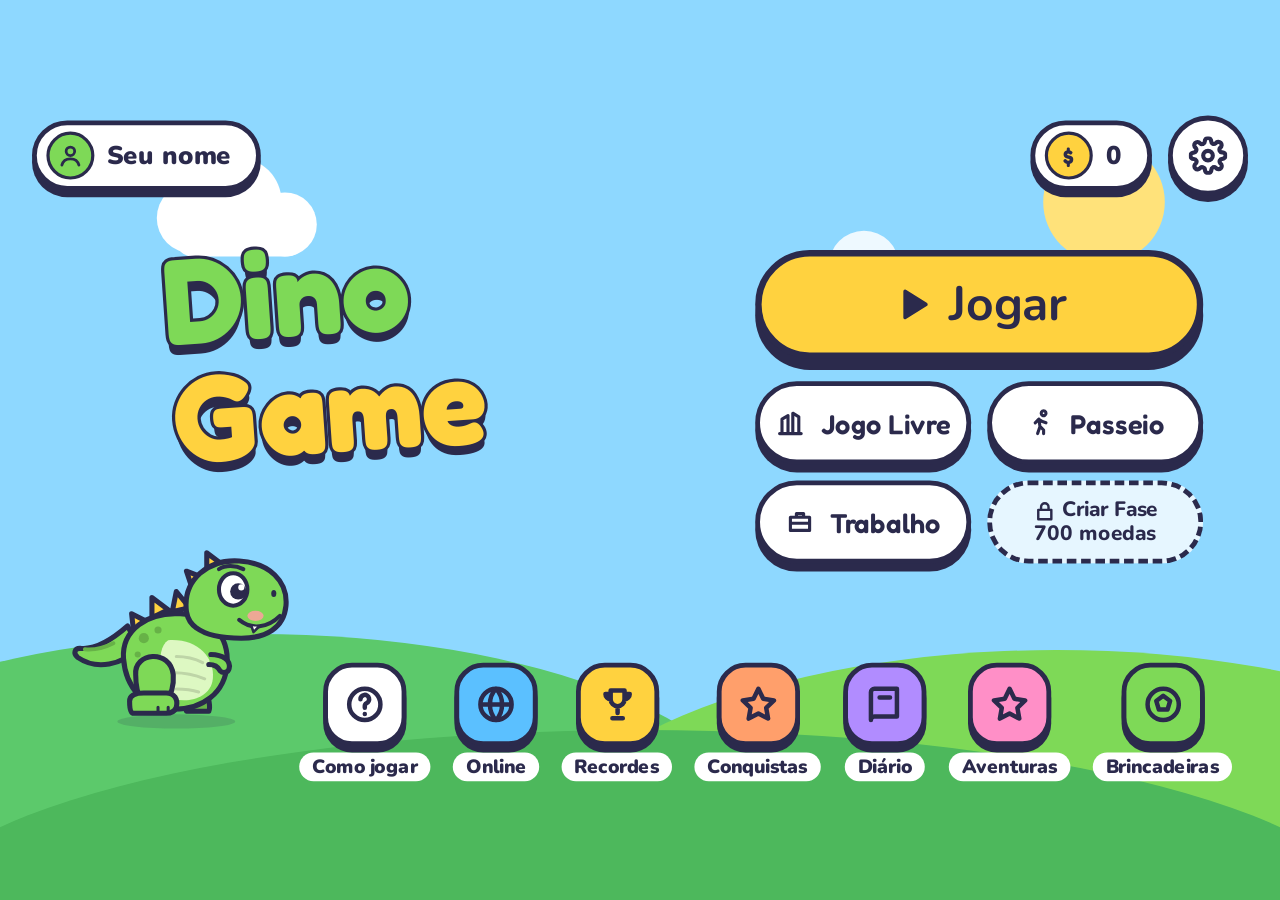
==== commit 26af8698: "feat: botão Brincadeiras no menu (Futebol e Esconde-esconde) Co-Authored-By: Claude Opus 5.5 <norepl" ====
--- a/index.html
+++ b/index.html
@@ -1071,10 +1071,22 @@
     if(state==='dive' && e.code==='Space') e.preventDefault();
     return;
   }
+  if(state==='house' && houseParty){
+    if(e.code==='Escape'){ houseParty=null; houseMsg={text:'Festa encerrada',until:performance.now()+1500}; return; }
+    const li=PARTY_LANES.indexOf(e.code); const lane = li>=0 ? li : PARTY_ALT[e.code];
+    if(lane!==undefined){ e.preventDefault(); partyPress(lane); }
+    return;
+  }
+  if(state==='house' && hrMode==='hosp'){
+    if(e.code==='Escape') exitHouse();
+    else if(e.code==='KeyE'||e.code==='Space'){ e.preventDefault(); if(!hospCure() && Math.hypot(hp.x-(HR_DOOR.x+.5),hp.y-HR_DOOR.y)<1.4) exitHouse(); }
+    return;
+  }
   if(state==='house'){
     if(e.code==='Escape') exitHouse();
     else if(e.code==='KeyZ' && (e.ctrlKey||e.metaKey)) houseUndoAction();
     else if(e.code==='Space'){ e.preventDefault(); housePlace(); }
+    else if(e.code==='KeyP') startParty();
     else if(e.code==='KeyX') houseErase();
     else if(e.code==='KeyR') houseRot^=1;
     else if(e.code==='KeyE' && Math.hypot(hp.x-(HR_DOOR.x+.5),hp.y-(HR_DOOR.y))<1.4) exitHouse();
@@ -1082,6 +1094,7 @@
     return;
   }
   if(e.code==='KeyE'&&state==='freeroam'&&nearHouseDoor()){ enterHouse(); return; }
+  if(e.code==='KeyE'&&state==='freeroam'&&nearHospitalDoor()){ enterHospital(); return; }
   if(e.code==='Escape'&&state==='freeroam'){ state='menu'; renderMainMenu(); return; }
   if(e.code==='KeyC'&&state==='freeroam'&&frJob) return;
   if(e.code==='Space'&&state==='freeroam') e.preventDefault();
@@ -1539,7 +1552,8 @@
     {label:'Recordes',   bg:'#FFD23F', d:ICONS.trophy, fn:'showLeaderboard()'},
     {label:'Conquistas', bg:'#FF9F6B', d:ICONS.star,   fn:'renderAchievements()', badge:unlockedAchievements.size},
     {label:'Diário',     bg:'#B18CFF', d:ICONS.book,   fn:'renderDiary()'},
-    {label:'Aventuras',  bg:'#FF8FC7', d:ICONS.star,   fn:'renderAdventures()'}
+    {label:'Aventuras',  bg:'#FF8FC7', d:ICONS.star,   fn:"renderAdventures('adv')"},
+    {label:'Brincadeiras', bg:'#7ED957', d:'M12 3a9 9 0 1 0 0 18 9 9 0 0 0 0-18zM12 7l4 3-1.5 5h-5L8 10z', fn:"renderAdventures('play')"}
   ].map(s=>`<button class="ico" onclick="${s.fn}"><span class="ico-box" style="background:${s.bg}">${svgIcon(s.d,26)}${s.badge?`<span class="badge">${s.badge}</span>`:''}</span><span class="ico-lbl">${s.label}</span></button>`).join('');
   ov.innerHTML = `<div class="scene" id="menuCard">
     <svg class="scene-bg" viewBox="0 0 800 450" aria-hidden="true">
@@ -5325,6 +5339,7 @@
 function hrWall(x,y){
   if(x<0||y<0||x>=HR_W||y>=HR_H) return true;
   if(x===0||y===0||x===HR_W-1||y===HR_H-1) return true;
+  if(hrMode==='hosp') return false;
   if(x===7 && !(y>=4&&y<=6)) return true;
   return false;
 }
@@ -5343,6 +5358,49 @@
   {id:'bau', name:'Baú', w:1, d:1, ah:56, aw:80, art:(c)=>{ fb(c,0,-44,80,44,8,'#D9733F'); fb(c,0,-56,80,18,9,'#FF9F6B'); fb(c,34,-46,12,12,3,'#FFD23F'); c.strokeStyle='#2B2A4C'; c.lineWidth=2.5; c.beginPath(); c.moveTo(16,-38); c.lineTo(16,0); c.moveTo(64,-38); c.lineTo(64,0); c.stroke(); }},
   {id:'tapete', name:'Tapete', w:2, d:2, ah:18, aw:160, rug:true, art:(c)=>{ c.beginPath(); c.ellipse(80,-8,80,10,0,0,Math.PI*2); c.fillStyle='#B18CFF'; c.fill(); c.strokeStyle='#2B2A4C'; c.lineWidth=2.5; c.stroke(); c.beginPath(); c.ellipse(80,-8,52,6,0,0,Math.PI*2); c.strokeStyle='#FFFFFF'; c.lineWidth=2; c.stroke(); }},
 ];
+// hospital: mesmo motor da casa, com móveis fixos e pacientes
+let hrMode='house', hospPatients=[], hospCured=0, hospSpawn=0;
+const HOSP_FURN = [
+  {id:'leito', name:'Leito', w:1, d:2, ah:70, aw:150, art:(c)=>{ fb(c,0,-30,150,14,6,'#B9B6D0'); fb(c,6,-46,138,18,8,'#FFFFFF'); fb(c,52,-48,92,22,8,'#8FE3C8'); fb(c,10,-56,38,14,7,'#FFFFFF'); fb(c,0,-70,14,70,5,'#5BC0FF'); fb(c,136,-50,14,50,5,'#5BC0FF'); c.fillStyle='#2B2A4C'; [24,126].forEach(x=>{ c.beginPath(); c.arc(x,-7,7,0,Math.PI*2); c.fill(); }); }},
+  {id:'balcao', name:'Balcão', w:2, d:1, ah:80, aw:170, art:(c)=>{ fb(c,0,-70,170,70,8,'#FFFFFF'); fb(c,-4,-80,178,14,6,'#5BC0FF'); c.fillStyle='#FF6B6B'; c.fillRect(77,-56,16,40); c.fillRect(65,-44,40,16); }},
+  {id:'armario', name:'Remédios', w:1, d:1, ah:124, aw:72, art:(c)=>{ fb(c,0,-124,72,124,8,'#FFFFFF'); fb(c,8,-96,56,88,5,'#D6F1FF'); ['#FF6B6B','#FFD23F','#7ED957','#B18CFF'].forEach((col,i)=>{ fb(c,12+i*13,-88,10,22,3,col); fb(c,12+i*13,-50,10,22,3,['#5BC0FF','#FF8FC7','#FF9F6B','#7ED957'][i]); }); fb(c,8,-62,56,5,2,'#B9B6D0'); c.fillStyle='#FF6B6B'; c.fillRect(32,-120,8,20); c.fillRect(26,-114,20,8); }},
+];
+function furnOf(id){ return FURNITURE.find(z=>z.id===id) || HOSP_FURN.find(z=>z.id===id); }
+const HOSP_ITEMS=[
+  {id:'leito',tx:3,ty:1},{id:'leito',tx:5,ty:1},{id:'leito',tx:7,ty:1},{id:'leito',tx:9,ty:1},{id:'leito',tx:11,ty:1},
+  {id:'leito',tx:9,ty:5},{id:'leito',tx:11,ty:5},
+  {id:'planta',tx:1,ty:1},{id:'planta',tx:12,ty:1},{id:'armario',tx:12,ty:8},{id:'armario',tx:12,ty:9},
+  {id:'balcao',tx:4,ty:8},{id:'cadeira',tx:1,ty:5},{id:'cadeira',tx:1,ty:6},{id:'cadeira',tx:1,ty:7},{id:'planta',tx:6,ty:9}
+];
+function hospBeds(){ return houseData.items.filter(o=>o.id==='leito'); }
+function hospAddPatient(){
+  const free=hospBeds().filter(b=>!hospPatients.some(p=>p.bed===b));
+  if(!free.length) return;
+  const b=free[Math.floor(Math.random()*free.length)];
+  hospPatients.push({bed:b,x:b.tx+.5,y:b.ty+1.4,c:['#7ED957','#B18CFF','#5BC0FF','#FF9F6B','#FF8FC7'][Math.floor(Math.random()*5)],cured:0,ph:Math.random()*6});
+}
+function hospNearPatient(){
+  let best=null, bd=1.6;
+  hospPatients.forEach(p=>{ if(p.cured) return; const d=Math.hypot(hp.x-p.x,hp.y-(p.bed.ty+1)); if(d<bd){ bd=d; best=p; } });
+  return best;
+}
+function hospCure(){
+  const p=hospNearPatient(); if(!p) return false;
+  p.cured=performance.now(); hospCured++;
+  totalCoins+=3; saveProgress();
+  houseMsg={text:`Dino curado! +3 moedas`,until:performance.now()+1800};
+  return true;
+}
+function nearHospitalDoor(){ return !frDriving && !frJob && Math.hypot(frPlayer.tx-HOSPITAL.door.x,frPlayer.ty-3.6)<1.2; }
+function enterHospital(){
+  hrMode='hosp';
+  houseData={items:HOSP_ITEMS.map(o=>({...o,r:0})),wall:1,floor:1};
+  hospPatients=[]; hospCured=0; hospSpawn=600; houseParty=null;
+  for(let i=0;i<3;i++) hospAddPatient();
+  hp={x:HR_DOOR.x+.5,y:HR_DOOR.y-.6,facing:-Math.PI/2,frame:0,moving:false};
+  houseMsg={text:'Hospital! Chegue perto dos dinos doentes e aperte E',until:performance.now()+3500};
+  state='house';
+}
 let houseData=null, houseSel=0, houseRot=0, houseUndo=[], houseButtons=[], hp={x:2.5,y:8.5,facing:-Math.PI/2,frame:0,moving:false}, houseMsg=null;
 const HOUSE_DEFAULT_ITEMS=[
   {id:'estante',tx:1,ty:1},{id:'tv',tx:3,ty:1},{id:'planta',tx:6,ty:1},
@@ -5362,11 +5420,11 @@
   }
   return d;
 }
-function saveHouseData(){ localStorage.setItem('dinogame_house3d',JSON.stringify(houseData)); }
+function saveHouseData(){ if(hrMode==='hosp') return; localStorage.setItem('dinogame_house3d',JSON.stringify(houseData)); }
 function nearHouseDoor(){ return loadCareer().house && !frDriving && !frJob && Math.hypot(frPlayer.tx-(HOUSE_SPOT.tx+1),frPlayer.ty-(HOUSE_SPOT.ty-.4))<1.6; }
-function itemFoot(o){ const f=FURNITURE.find(x=>x.id===o.id); return o.r ? [f.d,f.w] : [f.w,f.d]; }
+function itemFoot(o){ const f=furnOf(o.id); return o.r ? [f.d,f.w] : [f.w,f.d]; }
 function itemAt(x,y,solidOnly){
-  return houseData.items.findIndex(o=>{ const f=FURNITURE.find(z=>z.id===o.id); if(solidOnly&&f.rug) return false; const [fw,fd]=itemFoot(o); return x>=o.tx&&x<o.tx+fw&&y>=o.ty&&y<o.ty+fd; });
+  return houseData.items.findIndex(o=>{ const f=furnOf(o.id); if(solidOnly&&f.rug) return false; const [fw,fd]=itemFoot(o); return x>=o.tx&&x<o.tx+fw&&y>=o.ty&&y<o.ty+fd; });
 }
 function hrBlocked(x,y){ const ix=Math.floor(x), iy=Math.floor(y); return hrWall(ix,iy) || itemAt(ix,iy,true)>=0; }
 function enterHouse(){
@@ -5376,6 +5434,11 @@
   state='house';
 }
 function exitHouse(){
+  if(hrMode==='hosp'){
+    hrMode='house'; state='freeroam';
+    frPlayer.tx=HOSPITAL.door.x; frPlayer.ty=3.3; frPlayer.facing=-Math.PI/2;
+    return;
+  }
   saveHouseData();
   state='freeroam';
   frPlayer.tx=HOUSE_SPOT.tx+1; frPlayer.ty=HOUSE_SPOT.ty-.6; frPlayer.facing=-Math.PI/2;
@@ -5387,7 +5450,7 @@
   for(let x=tx;x<tx+fw;x++)for(let y=ty;y<ty+fd;y++){
     if(hrWall(x,y)) ok=false;
     const k=itemAt(x,y,false);
-    if(k>=0){ const g=FURNITURE.find(z=>z.id===houseData.items[k].id); if(!(g.rug||f.rug)) ok=false; else if(g.rug&&f.rug) ok=false; }
+    if(k>=0){ const g=furnOf(houseData.items[k].id); if(!(g.rug||f.rug)) ok=false; else if(g.rug&&f.rug) ok=false; }
     if(!f.rug && Math.floor(hp.x)===x && Math.floor(hp.y)===y) ok=false;
   }
   return {tx,ty,fw,fd,ok};
@@ -5403,6 +5466,58 @@
   if(i<0) return;
   const o=houseData.items.splice(i,1)[0]; houseUndo.push({op:'del',o,i}); saveHouseData();
 }
+let houseParty=null;
+const PARTY_LANES=['ArrowLeft','ArrowDown','ArrowUp','ArrowRight'];
+const PARTY_ALT={KeyA:0,KeyS:1,KeyW:2,KeyD:3};
+const PARTY_COLORS=['#FF8FC7','#5BC0FF','#7ED957','#FFD23F'];
+function startParty(){
+  if(houseParty) return;
+  const spots=[[2.5,6.5],[4.5,5.5],[5.5,8.5],[3.5,7.8],[6.2,6.5]];
+  houseParty={t:0,notes:[],next:60,hits:0,miss:0,combo:0,best:0,flash:0,feedback:'',fbT:0,
+    guests:spots.map(([x,y],i)=>({x,y,c:['#B18CFF','#5BC0FF','#FF9F6B','#7ED957','#FF8FC7'][i],ph:i*1.3}))};
+  hp.x=3.5; hp.y=9.3; hp.facing=-Math.PI/2;
+  houseMsg={text:'Festa! Aperte as setas quando passarem na linha',until:performance.now()+2500};
+}
+const PARTY_HIT_Y=318;
+function partyPress(lane){
+  const P=houseParty; if(!P) return;
+  const n=P.notes.find(o=>o.lane===lane && !o.done && Math.abs(o.y-PARTY_HIT_Y)<26);
+  if(n){ n.done=true; const perfect=Math.abs(n.y-PARTY_HIT_Y)<10; P.hits++; P.combo++; P.best=Math.max(P.best,P.combo); P.feedback=perfect?'Perfeito!':'Boa!'; }
+  else { P.combo=0; P.feedback='Ops!'; }
+  P.fbT=30; P.flash=8;
+}
+function updateParty(){
+  const P=houseParty; P.t++;
+  if(P.t<2400){ P.next--; if(P.next<=0){ P.notes.push({lane:Math.floor(Math.random()*4),y:100,done:false}); P.next=Math.max(16,40-Math.floor(P.t/200)*3)+Math.floor(Math.random()*20); } }
+  P.notes.forEach(n=>{ n.y+=3.2; if(!n.done && n.y>PARTY_HIT_Y+28){ n.done=true; n.missed=true; P.miss++; P.combo=0; P.feedback='Errou'; P.fbT=24; } });
+  P.notes=P.notes.filter(n=>n.y<HOUSE_DRAWER+20 && !(n.done&&!n.missed));
+  P.notes=P.notes.filter(n=>!(n.missed && n.y>PARTY_HIT_Y+60));
+  if(P.fbT>0) P.fbT--; if(P.flash>0) P.flash--;
+  if(P.t>=2400+90){
+    const coins=Math.round(P.hits*0.6)+(P.best>=10?5:0);
+    totalCoins+=coins; saveProgress();
+    houseMsg={text:`Fim da festa! ${P.hits} acertos · combo ${P.best} · +${coins} moedas`,until:performance.now()+4000};
+    houseParty=null;
+  }
+}
+function drawParty(){
+  const P=houseParty; const INK='#2B2A4C';
+  const T=performance.now()/400;
+  ['#FF8FC7','#5BC0FF','#FFD23F','#7ED957'].forEach((c,i)=>{ ctx.fillStyle=c; ctx.globalAlpha=.18; ctx.beginPath(); ctx.arc(W/2+Math.cos(T+i*1.6)*300,180+Math.sin(T*1.3+i)*90,90,0,Math.PI*2); ctx.fill(); });
+  ctx.globalAlpha=1;
+  const lx=W/2-130, lw2=65;
+  ctx.fillStyle='rgba(43,42,76,.35)'; roundRect(ctx,lx-8,96,lw2*4+16,PARTY_HIT_Y-60,18,true,false);
+  ctx.strokeStyle='#FFFFFF'; ctx.lineWidth=4; ctx.beginPath(); ctx.moveTo(lx,PARTY_HIT_Y); ctx.lineTo(lx+lw2*4,PARTY_HIT_Y); ctx.stroke();
+  const arrow=(cx,cy,lane,fill,r)=>{ ctx.save(); ctx.translate(cx,cy); ctx.rotate([Math.PI,Math.PI/2,-Math.PI/2,0][lane]);
+    ctx.fillStyle=fill; ctx.strokeStyle=INK; ctx.lineWidth=3; ctx.beginPath(); ctx.moveTo(r,0); ctx.lineTo(0,-r); ctx.lineTo(0,-r*.45); ctx.lineTo(-r,-r*.45); ctx.lineTo(-r,r*.45); ctx.lineTo(0,r*.45); ctx.lineTo(0,r); ctx.closePath(); ctx.fill(); ctx.stroke(); ctx.restore(); };
+  for(let i=0;i<4;i++){ arrow(lx+lw2*i+lw2/2,PARTY_HIT_Y,i,'rgba(255,255,255,.55)',20); }
+  P.notes.forEach(n=>{ if(!n.done||n.missed) arrow(lx+lw2*n.lane+lw2/2,n.y,n.lane,n.missed?'#B9B6D0':PARTY_COLORS[n.lane],20); });
+  ctx.save(); ctx.textBaseline='middle';
+  hudFont(900,15); const st=`${P.hits} acertos · combo ${P.combo} · ${Math.max(0,Math.ceil((2400-P.t)/60))}s`; const sw=ctx.measureText(st).width+28;
+  hudPill(W/2-sw/2,60,sw,32,'#FFF3C4'); ctx.fillStyle=INK; ctx.textAlign='center'; ctx.fillText(st,W/2,77);
+  if(P.fbT>0){ hudFont(700,30,'d'); ctx.lineWidth=6; ctx.strokeStyle='#FFFFFF'; ctx.strokeText(P.feedback,W/2,PARTY_HIT_Y-50); ctx.fillStyle=INK; ctx.fillText(P.feedback,W/2,PARTY_HIT_Y-50); }
+  ctx.restore();
+}
 function houseResetDefault(){
   if(!confirm('Voltar a casa para os móveis originais? Os móveis que você colocou serão removidos.')) return;
   houseData.items=HOUSE_DEFAULT_ITEMS.map(o=>({...o,r:0})); houseUndo=[]; saveHouseData();
@@ -5417,9 +5532,14 @@
 function houseClick(cx,cy){
   const hit=houseButtons.find(b=>cx>=b.x&&cx<=b.x+b.w&&cy>=b.y&&cy<=b.y+b.h);
   if(hit){ hit.fn(); return; }
-  if(cy>64 && cy<HOUSE_DRAWER) housePlace();
+  if(cy>64 && cy<HOUSE_DRAWER && hrMode!=='hosp') housePlace();
 }
 function updateHouse(){
+  if(houseParty){ updateParty(); return; }
+  if(hrMode==='hosp'){
+    hospPatients=hospPatients.filter(p=>!p.cured || performance.now()-p.cured<2500);
+    if(--hospSpawn<=0){ if(hospPatients.filter(p=>!p.cured).length<4) hospAddPatient(); hospSpawn=420+Math.floor(Math.random()*360); }
+  }
   const turn=.05, spd=.05;
   if(keys['KeyA']||keys['ArrowLeft']) hp.facing-=turn;
   if(keys['KeyD']||keys['ArrowRight']) hp.facing+=turn;
@@ -5458,18 +5578,49 @@
   for(let y=0;y<HR_H;y++)for(let x=0;x<HR_W;x++) if(hrWall(x,y)) boxes.push({x0:x,y0:y,x1:x+1,y1:y+1,h:1.05,side:wallC,top:shadeHex(wallC,.8),wall:true,tx:x,ty:y});
   // tapetes no chão
   const rugQuad=(x0,y0,x1,y1,fill,stroke)=>{ const q=[proj(x0,y0,.01),proj(x1,y0,.01),proj(x1,y1,.01),proj(x0,y1,.01)]; if(q.some(v=>!v)) return; ctx.fillStyle=fill; quad(q); ctx.fill(); if(stroke){ ctx.strokeStyle=stroke; ctx.lineWidth=lw(q[0]); ctx.stroke(); } };
-  houseData.items.forEach(o=>{ const f=FURNITURE.find(z=>z.id===o.id); if(!f.rug) return; const [fw,fd]=itemFoot(o);
+  houseData.items.forEach(o=>{ const f=furnOf(o.id); if(!f.rug) return; const [fw,fd]=itemFoot(o);
     rugQuad(o.tx+.1,o.ty+.1,o.tx+fw-.1,o.ty+fd-.1,'#B18CFF',INK); rugQuad(o.tx+.45,o.ty+.45,o.tx+fw-.45,o.ty+fd-.45,'#D4BFFF',null); });
   // contorno do lugar onde o móvel vai
   const t=houseTarget(), tf=FURNITURE[houseSel];
-  rugQuad(t.tx+.05,t.ty+.05,t.tx+t.fw-.05,t.ty+t.fd-.05, t.ok?'rgba(126,217,87,.4)':'rgba(255,107,107,.4)', t.ok?'#4DB85C':'#D94848');
-  houseData.items.forEach(o=>{ const f=FURNITURE.find(z=>z.id===o.id); if(f.rug) return; const [fw,fd]=itemFoot(o);
+  if(hrMode!=='hosp') rugQuad(t.tx+.05,t.ty+.05,t.tx+t.fw-.05,t.ty+t.fd-.05, t.ok?'rgba(126,217,87,.4)':'rgba(255,107,107,.4)', t.ok?'#4DB85C':'#D94848');
+  houseData.items.forEach(o=>{ const f=furnOf(o.id); if(f.rug) return; const [fw,fd]=itemFoot(o);
     boxes.push({sprite:true,cx:o.tx+fw/2,cy:o.ty+fd/2,rot:fd>fw||(fw===fd&&o.r),f}); });
-  if(!tf.rug && t.ok) boxes.push({sprite:true,cx:t.tx+t.fw/2,cy:t.ty+t.fd/2,rot:t.fd>t.fw||(t.fw===t.fd&&houseRot),f:tf,ghost:true});
-  boxes.forEach(b=>b.dist = b.sprite ? (b.cx-camX)**2+(b.cy-camY)**2 : ((b.x0+b.x1)/2-camX)**2+((b.y0+b.y1)/2-camY)**2);
+  if(houseParty) houseParty.guests.forEach(g=>boxes.push({guest:true,cx:g.x,cy:g.y,g}));
+  if(hrMode==='hosp') hospPatients.forEach(p=>{ const b=p.bed; boxes.push({patient:true,cx:p.x,cy:p.y,p,dist2:(b.tx+.5-camX)**2+(b.ty+1-camY)**2-.01}); });
+  if(!tf.rug && t.ok && !houseParty && hrMode!=='hosp') boxes.push({sprite:true,cx:t.tx+t.fw/2,cy:t.ty+t.fd/2,rot:t.fd>t.fw||(t.fw===t.fd&&houseRot),f:tf,ghost:true});
+  boxes.forEach(b=>b.dist = b.patient ? b.dist2 : (b.sprite||b.guest) ? (b.cx-camX)**2+(b.cy-camY)**2 : ((b.x0+b.x1)/2-camX)**2+((b.y0+b.y1)/2-camY)**2);
   boxes.sort((a,b)=>b.dist-a.dist);
   const inset=(p0,p1,p1t,p0t,u0,v0,u1,v1)=>{ const L=(a,b,k)=>({x:a.x+(b.x-a.x)*k,y:a.y+(b.y-a.y)*k}); const P=(u,v)=>L(L(p0t,p1t,u),L(p0,p1,u),v); return [P(u0,v0),P(u1,v0),P(u1,v1),P(u0,v1)]; };
   boxes.forEach(b=>{
+    if(b.patient){
+      const P=b.p, hc=proj(b.cx,b.cy,.56); if(!hc) return;
+      const r=hc.sc*.14; ctx.lineWidth=Math.max(1.5,lw(hc));
+      ctx.fillStyle=P.c; ctx.strokeStyle=INK; ctx.beginPath(); ctx.arc(hc.x,hc.y,r,0,Math.PI*2); ctx.fill(); ctx.stroke();
+      if(P.cured){ ctx.fillStyle='#FFFFFF'; ctx.beginPath(); ctx.arc(hc.x-r*.35,hc.y-r*.15,r*.24,0,Math.PI*2); ctx.arc(hc.x+r*.35,hc.y-r*.15,r*.24,0,Math.PI*2); ctx.fill(); ctx.fillStyle=INK; ctx.beginPath(); ctx.arc(hc.x-r*.33,hc.y-r*.13,r*.12,0,Math.PI*2); ctx.arc(hc.x+r*.37,hc.y-r*.13,r*.12,0,Math.PI*2); ctx.fill();
+        ctx.beginPath(); ctx.arc(hc.x,hc.y+r*.2,r*.35,.2,Math.PI-.2); ctx.stroke(); }
+      else { ctx.beginPath(); ctx.moveTo(hc.x-r*.55,hc.y-r*.15); ctx.lineTo(hc.x-r*.15,hc.y-r*.15); ctx.moveTo(hc.x+r*.15,hc.y-r*.15); ctx.lineTo(hc.x+r*.55,hc.y-r*.15); ctx.stroke();
+        ctx.fillStyle='rgba(255,107,107,.6)'; ctx.beginPath(); ctx.arc(hc.x-r*.55,hc.y+r*.25,r*.18,0,Math.PI*2); ctx.arc(hc.x+r*.55,hc.y+r*.25,r*.18,0,Math.PI*2); ctx.fill();
+        ctx.strokeStyle=INK; ctx.beginPath(); ctx.arc(hc.x,hc.y+r*.5,r*.25,Math.PI+.3,-.3); ctx.stroke(); }
+      const bob=Math.sin(performance.now()/300+P.ph)*.04, bc=proj(b.cx,b.cy,.98+bob); if(!bc) return;
+      const br=Math.max(9,bc.sc*.13);
+      ctx.fillStyle='#FFFFFF'; ctx.strokeStyle=INK; ctx.lineWidth=2.5; ctx.beginPath(); ctx.arc(bc.x,bc.y,br,0,Math.PI*2); ctx.fill(); ctx.stroke();
+      if(P.cured){ ctx.fillStyle='#FF8FC7'; ctx.beginPath(); ctx.moveTo(bc.x,bc.y+br*.55); ctx.bezierCurveTo(bc.x-br*.9,bc.y-br*.05,bc.x-br*.45,bc.y-br*.75,bc.x,bc.y-br*.3); ctx.bezierCurveTo(bc.x+br*.45,bc.y-br*.75,bc.x+br*.9,bc.y-br*.05,bc.x,bc.y+br*.55); ctx.fill(); ctx.lineWidth=2; ctx.stroke(); }
+      else { ctx.fillStyle='#FF6B6B'; ctx.fillRect(bc.x-br*.18,bc.y-br*.6,br*.36,br*1.2); ctx.fillRect(bc.x-br*.6,bc.y-br*.18,br*1.2,br*.36); }
+      return;
+    }
+    if(b.guest){
+      const bounce=Math.abs(Math.sin(performance.now()/180+b.g.ph))*0.12;
+      const pf=proj(b.cx,b.cy,0), ph=proj(b.cx,b.cy,0.62+bounce); if(!pf||!ph) return;
+      const h=pf.y-ph.y, w=h*.55;
+      ctx.fillStyle=b.g.c; ctx.strokeStyle=INK; ctx.lineWidth=Math.max(1.5,lw(pf));
+      roundRect(ctx,ph.x-w/2,ph.y+h*.38,w,h*.6,w*.3,true,true);
+      ctx.beginPath(); ctx.arc(ph.x,ph.y+h*.2,w*.42,0,Math.PI*2); ctx.fill(); ctx.stroke();
+      ctx.fillStyle='#FFFFFF'; ctx.beginPath(); ctx.arc(ph.x-w*.13,ph.y+h*.16,w*.12,0,Math.PI*2); ctx.arc(ph.x+w*.13,ph.y+h*.16,w*.12,0,Math.PI*2); ctx.fill();
+      ctx.fillStyle=INK; ctx.beginPath(); ctx.arc(ph.x-w*.12,ph.y+h*.17,w*.06,0,Math.PI*2); ctx.arc(ph.x+w*.14,ph.y+h*.17,w*.06,0,Math.PI*2); ctx.fill();
+      const arm=Math.sin(performance.now()/150+b.g.ph)*w*.4;
+      ctx.lineWidth=Math.max(2,w*.12); ctx.beginPath(); ctx.moveTo(ph.x-w*.45,ph.y+h*.5); ctx.lineTo(ph.x-w*.8,ph.y+h*.3-arm); ctx.moveTo(ph.x+w*.45,ph.y+h*.5); ctx.lineTo(ph.x+w*.8,ph.y+h*.3+arm); ctx.stroke();
+      return;
+    }
     if(b.sprite){
       const half=b.f.aw/240, hgt=b.f.ah/120;
       const L = b.rot ? [b.cx,b.cy+half] : [b.cx-half,b.cy], R = b.rot ? [b.cx,b.cy-half] : [b.cx+half,b.cy];
@@ -5517,6 +5668,7 @@
     }
   });
 
+  if(houseParty) drawParty();
   // personagem
   if(selectedChar==='caveman') drawCavemanOn(ctx,W/2-20,HOUSE_DRAWER-14,hp.frame,false,0.72);
   else drawDinoOn(ctx,W/2-20,HOUSE_DRAWER-14,hp.frame,false,0.72,{vx:hp.moving?3:0,vy:0,onGround:true,idleMs:0,npc:true});
@@ -5525,8 +5677,26 @@
   ctx.save(); ctx.textBaseline='middle';
   const btn=(x,y,w,h,label,fn,bg='#FFFFFF')=>{ hudFont(900,14); hudPill(x,y,w,h,bg); ctx.fillStyle=INK; ctx.textAlign='center'; ctx.fillText(label,x+w/2,y+h/2+1); houseButtons.push({x,y,w,h,fn}); };
   btn(12,12,80,40,'Sair',()=>exitHouse(),'#FF8FC7');
+  if(hrMode==='hosp'){
+    hudFont(700,18,'d'); const ht='Hospital', htw=ctx.measureText(ht).width+52;
+    hudPill(102,12,htw,40,'#FFFFFF'); ctx.fillStyle='#FF6B6B'; ctx.fillRect(116,24,6,16); ctx.fillRect(111,29,16,6);
+    ctx.fillStyle=INK; ctx.textAlign='left'; ctx.fillText(ht,136,33);
+    hudFont(900,15); const cs=`Curados: ${hospCured}`, cw2=ctx.measureText(cs).width+28;
+    hudPill(102+htw+10,12,cw2,40,'#8FE3C8'); ctx.fillStyle=INK; ctx.textAlign='center'; ctx.fillText(cs,102+htw+10+cw2/2,33);
+    const np=hospNearPatient(), nearDoor=Math.hypot(hp.x-(HR_DOOR.x+.5),hp.y-HR_DOOR.y)<1.4;
+    if(np||nearDoor){ hudFont(900,15); const pt=np?'Aperte E para cuidar do dino':'Aperte E para sair', pw=ctx.measureText(pt).width+52;
+      hudPill(W/2-pw/2,60,pw,36,'#FFE0F0'); frKeycap(W/2-pw/2+8,64,'E'); ctx.fillStyle=INK; ctx.textAlign='center'; ctx.fillText(pt,W/2+14,79); }
+    if(houseMsg && performance.now()<houseMsg.until){
+      hudFont(900,14); const mw=ctx.measureText(houseMsg.text).width+30;
+      hudPill(W/2-mw/2,104,mw,34,'#7ED957'); ctx.fillStyle=INK; ctx.textAlign='center'; ctx.fillText(houseMsg.text,W/2,122);
+    }
+    hudFont(800,12); const kt='W/S andar · A/D virar · E cuidar · Esc sair', kw=ctx.measureText(kt).width+24;
+    hudPill(12,H-40,kw,28,'#FFFFFF'); ctx.fillStyle=INK; ctx.textAlign='left'; ctx.fillText(kt,24,H-25);
+    ctx.restore(); return;
+  }
   hudFont(700,18,'d'); const title=playerName?`Casa de ${playerName}`:'Sua casa'; const tw=ctx.measureText(title).width+28;
   hudPill(102,12,tw,40,'#FFF8E7'); ctx.fillStyle=INK; ctx.textAlign='left'; ctx.fillText(title,116,33);
+  btn(102+tw+10,12,74,40,houseParty?'Parar':'Festa',()=>{ if(houseParty){ houseParty=null; } else startParty(); },'#FF8FC7');
   btn(W-12-90,12,90,40,'Desfazer',()=>houseUndoAction());
   btn(W-12-90-86,12,78,40,'Chão',()=>{houseData.floor++;saveHouseData();},FLOOR_COLORS[(houseData.floor+1)%FLOOR_COLORS.length]);
   btn(W-12-90-172,12,78,40,'Parede',()=>{houseData.wall++;saveHouseData();},WALL_COLORS[(houseData.wall+1)%WALL_COLORS.length]);
@@ -5560,7 +5730,10 @@
 // ─── AVENTURAS ───────────────────────────────────────────────────────────────
 function loadAdv(){ try{ return Object.assign({flight:0,dive:0,hideWins:0,soccerWins:0},JSON.parse(localStorage.getItem('dinogame_adv')||'{}')); }catch(e){ return {flight:0,dive:0,hideWins:0,soccerWins:0}; } }
 function saveAdv(a){ localStorage.setItem('dinogame_adv',JSON.stringify(a)); }
-function renderAdventures(){
+let advKind='adv';
+function renderAdventures(kind){
+  if(kind) advKind=kind;
+  const play=advKind==='play';
   state='menu'; frJob=null;
   const a=loadAdv();
   const ov=document.getElementById('overlay');
@@ -5568,13 +5741,13 @@
     <span style="display:inline-flex;width:46px;height:46px;border-radius:14px;background:var(--white);border:3px solid var(--ink);align-items:center;justify-content:center">${svgIcon(icon,28)}</span>
     <b style="font-size:17px;margin-top:4px">${name}</b>${desc}<br><span class="tag" style="padding-left:8px">${rec}</span></button>`;
   ov.innerHTML=`<div class="ocard wide">
-    <h2>Aventuras</h2>
-    <p class="sub">Escolha uma aventura. Moedas ganhas vão para o seu total.</p>
+    <h2>${play?'Brincadeiras':'Aventuras'}</h2>
+    <p class="sub">${play?'Escolha uma brincadeira.':'Escolha uma aventura.'} Moedas ganhas vão para o seu total.</p>
     <div class="two-col">
-      ${card('#FF8FC7','M12 4a8 8 0 1 0 0 16 8 8 0 0 0 0-16zM9 10h.01M15 10h.01M9 15c2 1.5 4 1.5 6 0','Esconde-esconde','Esconda-se do Dino Rosa na cidade por 60 s.',`${a.hideWins} vitórias`,'startHide()')}
-      ${card('var(--blue)','M3 13c4-6 7-6 9-2 2-4 5-4 9 2-4-2-6-1-9 3-3-4-5-5-9-3z','Voo de Ptero','Bata as asas e passe pelos anéis no céu.',`recorde ${a.flight} anéis`,'startFlight()')}
-      ${card('#A7DEFF','M3 14c3-3 6-3 9 0s6 3 9 0M3 19c3-3 6-3 9 0s6 3 9 0M12 3v7','Mergulho','Pegue conchas e pérolas e fuja do tubarão.',`recorde ${a.dive} moedas`,'startDive()')}
-      ${card('var(--grass)','M12 3a9 9 0 1 0 0 18 9 9 0 0 0 0-18zM12 7l4 3-1.5 5h-5L8 10z','Futebol','Dino contra Caveman: quem fizer 3 gols ganha.',`${a.soccerWins} vitórias`,'startSoccer()')}
+      ${play?card('#FF8FC7','M12 4a8 8 0 1 0 0 16 8 8 0 0 0 0-16zM9 10h.01M15 10h.01M9 15c2 1.5 4 1.5 6 0','Esconde-esconde','Esconda-se do Dino Rosa na cidade por 60 s.',`${a.hideWins} vitórias`,'startHide()'):''}
+      ${play?'':card('var(--blue)','M3 13c4-6 7-6 9-2 2-4 5-4 9 2-4-2-6-1-9 3-3-4-5-5-9-3z','Voo de Ptero','Bata as asas e passe pelos anéis no céu.',`recorde ${a.flight} anéis`,'startFlight()')}
+      ${play?'':card('#A7DEFF','M3 14c3-3 6-3 9 0s6 3 9 0M3 19c3-3 6-3 9 0s6 3 9 0M12 3v7','Mergulho','Pegue conchas e pérolas e fuja do tubarão.',`recorde ${a.dive} moedas`,'startDive()')}
+      ${play?card('var(--grass)','M12 3a9 9 0 1 0 0 18 9 9 0 0 0 0-18zM12 7l4 3-1.5 5h-5L8 10z','Futebol','Dino contra Caveman: quem fizer 3 gols ganha.',`${a.soccerWins} vitórias`,'startSoccer()'):''}
     </div>
     <button class="btn sec" onclick="renderMainMenu()">← Voltar</button>
   </div>`;
@@ -5589,7 +5762,7 @@
     ${lines.map(l=>`<p class="sub">${l}</p>`).join('')}
     <span class="score-big">${coinTag('+'+coins)}</span>
     <button class="btn" onclick="${again}">Jogar de novo</button>
-    <button class="btn sec" onclick="renderAdventures()">← Aventuras</button>
+    <button class="btn sec" onclick="renderAdventures()">← ${advKind==='play'?'Brincadeiras':'Aventuras'}</button>
   </div>`;
   ov.style.display='flex';
 }
@@ -6525,6 +6698,7 @@
   return {st:ahead[0]||stationAt(0), drop:false};
 }
 const HOSPITAL={tx:12,ty:4,door:{x:12.5,y:3.5}};
+let hospSign=null;
 function updateVetJob(){
   const car=frDriving; if(!car) return; frJob.frames++;
   if(frJob.stage==='free' && frJob.frames>=frJob.alarmAt){
@@ -6899,15 +7073,19 @@
           ctx.fillStyle=INK; ctx.textAlign='center'; ctx.textBaseline='middle'; ctx.fillText(label,sp.x,sp.y-th/2+1);
         }
       }
-      if(tx===HOSPITAL.tx && ty===HOSPITAL.ty && pat && dist<160){
-        const sp=proj(tx+.5,ty-.02,wh+0.3);
-        if(sp){
-          hudFont(900,Math.max(12,Math.min(16,sp.sc*.045)));
-          const tw=ctx.measureText('Hospital').width+40, th=26;
-          ctx.fillStyle='#FFFFFF'; ctx.strokeStyle=INK; ctx.lineWidth=2.5; roundRect(ctx,sp.x-tw/2,sp.y-th,tw,th,13,true,true);
-          ctx.fillStyle='#FF6B6B'; ctx.fillRect(sp.x-tw/2+10,sp.y-th/2-7,5,14); ctx.fillRect(sp.x-tw/2+5.5,sp.y-th/2-2.5,14,5);
-          ctx.fillStyle=INK; ctx.textAlign='center'; ctx.textBaseline='middle'; ctx.fillText('Hospital',sp.x+10,sp.y-th/2+1);
+      if(tx===HOSPITAL.tx && ty===HOSPITAL.ty && camY<ty && dist<160){
+        // porta de vidro na frente
+        const dz=Math.min(.42,wh*.45), F=(u,z)=>proj(tx+u,ty-.012,z);
+        const fr=[F(.3,0),F(.7,0),F(.7,dz+.05),F(.3,dz+.05)], dr=[F(.36,0),F(.64,0),F(.64,dz),F(.36,dz)];
+        if(!fr.some(v=>!v)&&!dr.some(v=>!v)){
+          ctx.fillStyle='#FFFFFF'; quad(fr); ctx.fill(); ctx.strokeStyle=INK; ctx.lineWidth=lw(fr[0]); ctx.stroke();
+          ctx.fillStyle='#8FD3FF'; quad(dr); ctx.fill(); ctx.stroke();
+          const m0=F(.5,0), m1=F(.5,dz); ctx.beginPath(); ctx.moveTo(m0.x,m0.y); ctx.lineTo(m1.x,m1.y); ctx.stroke();
+          const h1=F(.46,dz*.5), h2=F(.54,dz*.5); ctx.fillStyle=INK;
+          [h1,h2].forEach(h=>{ ctx.beginPath(); ctx.arc(h.x,h.y,Math.max(1.2,lw(fr[0])*.7),0,Math.PI*2); ctx.fill(); });
         }
+        // placa na frente, em cima da porta
+        hospSign=proj(tx+.5,ty-.03,dz+.2);
       }
       const fireHere = frJob && frJob.type==='fire' && frJob.fire && frJob.fire.tx===tx && frJob.fire.ty===ty;
       if(fireHere){
@@ -7146,6 +7324,17 @@
     ctx.strokeStyle='#7A7798'; ctx.lineWidth=9; ctx.stroke();
   }
 
+  // placa do hospital (por cima das árvores)
+  if(hospSign){
+    const sp=hospSign; ctx.save();
+    hudFont(900,Math.max(12,Math.min(16,sp.sc*.045)));
+    const tw=ctx.measureText('Hospital').width+40, th=26;
+    ctx.fillStyle='#FFFFFF'; ctx.strokeStyle=INK; ctx.lineWidth=2.5; roundRect(ctx,sp.x-tw/2,sp.y-th,tw,th,13,true,true);
+    ctx.fillStyle='#FF6B6B'; ctx.fillRect(sp.x-tw/2+10,sp.y-th/2-7,5,14); ctx.fillRect(sp.x-tw/2+5.5,sp.y-th/2-2.5,14,5);
+    ctx.fillStyle=INK; ctx.textAlign='center'; ctx.textBaseline='middle'; ctx.fillText('Hospital',sp.x+10,sp.y-th/2+1);
+    ctx.restore(); hospSign=null;
+  }
+
   // HUD — moedas e bairro
   ctx.save();
   ctx.textBaseline='middle';
@@ -7242,9 +7431,9 @@
     hudPill(W/2-tw/2+40,12,tw,40,bg); ctx.fillStyle=INK; ctx.textAlign='center'; ctx.textBaseline='middle'; ctx.fillText(txt,W/2+40,33);
   }
 
-  // HUD — porta da casa
-  if(nearHouseDoor()){
-    hudFont(900,15); const t2='Aperte E para entrar em casa', pw3=ctx.measureText(t2).width+52;
+  // HUD — porta da casa / hospital
+  if(nearHouseDoor()||nearHospitalDoor()){
+    hudFont(900,15); const t2=nearHouseDoor()?'Aperte E para entrar em casa':'Aperte E para entrar no hospital', pw3=ctx.measureText(t2).width+52;
     hudPill(W/2-pw3/2+40,62,pw3,38,'#FFE0F0'); frKeycap(W/2-pw3/2+48,67,'E');
     ctx.fillStyle=INK; ctx.textAlign='center'; ctx.textBaseline='middle'; ctx.fillText(t2,W/2+52,82);
   }
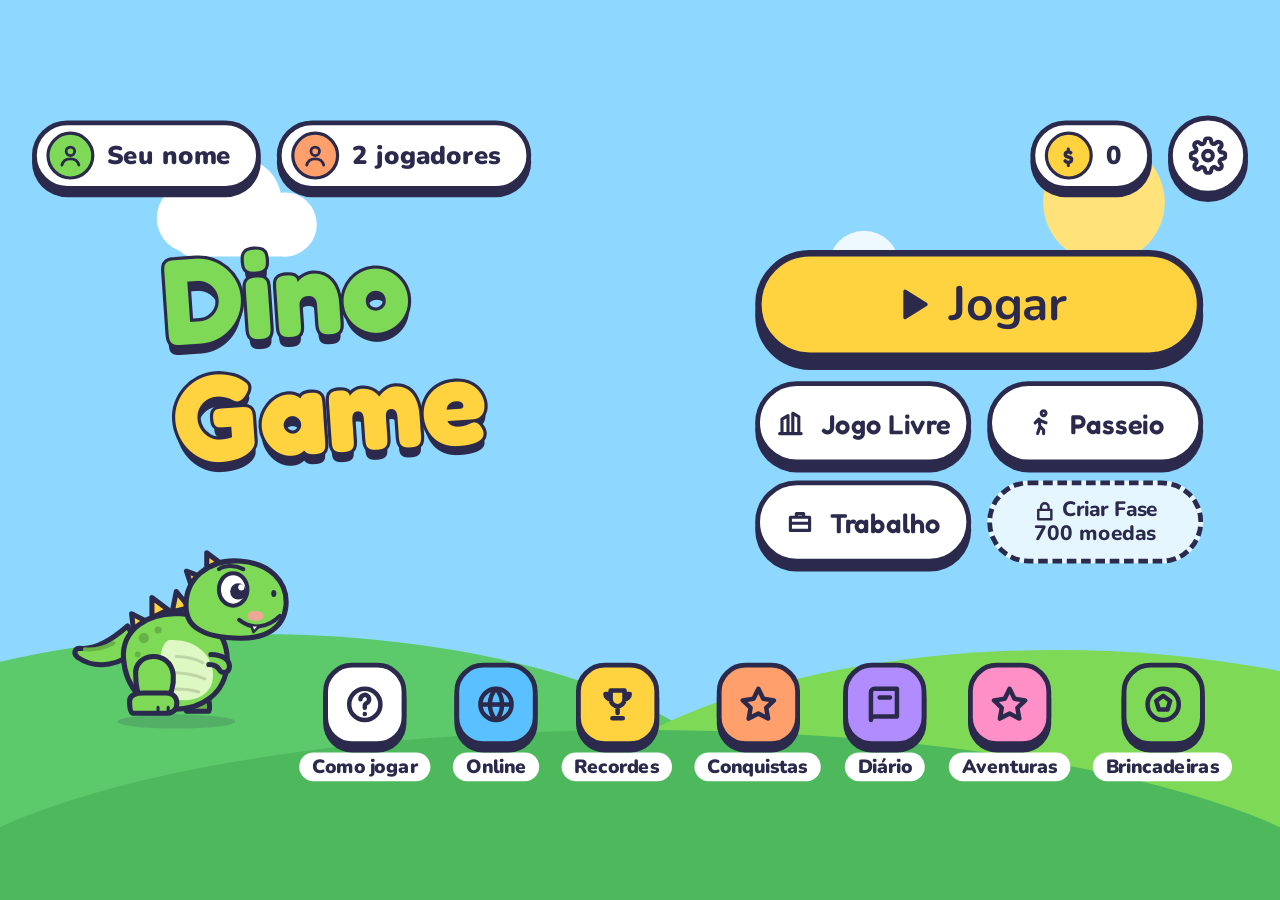
==== commit 5c8626fd: "feat: 2 jogadores no Jogo Livre, Esconde-esconde, Voo e Mergulho + botão no menu Co-Authored-By: Cla" ====
--- a/index.html
+++ b/index.html
@@ -1060,13 +1060,14 @@
   keys[e.code] = true;
   if(e.code==='Space' && state==='cutscene'){ skipCutscene(); return; }
   if(e.code==='KeyM'){ toggleMute(); return; }
-  if(state==='flight'||state==='dive'||state==='soccer'){
-    if(e.code==='Escape'){ flight=null; dive=null; soccer=null; renderAdventures(); return; }
-    if(state==='flight' && ['Space','KeyW','ArrowUp'].includes(e.code)){ e.preventDefault(); flightFlap(); }
+  if(state==='flight'||state==='dive'||state==='soccer'||state==='tag'||state==='bowl'){
+    if(e.code==='Escape'){ flight=null; dive=null; soccer=null; tagGame=null; bowl=null; renderAdventures(); return; }
+    if(state==='bowl' && (e.code==='Space'||e.code==='Enter')){ e.preventDefault(); if(!bowl.two || (e.code==='Space')===(bowl.cp===0)) bowlThrow(); }
+    if(state==='tag' && e.code==='Space') e.preventDefault();
+    if(state==='flight' && ['Space','KeyW','ArrowUp','Enter'].includes(e.code)){ e.preventDefault(); flightFlap(flight&&flight.two&&(e.code==='ArrowUp'||e.code==='Enter')?1:0); }
     if(state==='soccer'){
-      if(e.code==='KeyF' || (!twoPlayer && e.code==='Enter')) socKick(soccer.a,1);
-      if(twoPlayer && e.code==='Enter') socKick(soccer.b,-1);
-      if(e.code==='Space') e.preventDefault();
+      if(e.code==='KeyF'||e.code==='Space'||(!soccer.two&&e.code==='Enter')){ e.preventDefault(); socKick(soccer.a); }
+      else if(soccer.two&&e.code==='Enter'){ e.preventDefault(); socKick(soccer.b); }
     }
     if(state==='dive' && e.code==='Space') e.preventDefault();
     return;
@@ -1567,7 +1568,10 @@
     </svg>
     <div style="position:absolute;left:44px;top:236px;width:140px;height:165px">${dinoSvgHTML()}</div>
     <div class="topbar">
-      <button class="chip" onclick="askPlayerName()"><span class="chip-dot" style="background:var(--grass)">${svgIcon(ICONS.user,16)}</span>${playerName||'Seu nome'}</button>
+      <div style="display:flex;gap:10px;align-items:center">
+        <button class="chip" onclick="askPlayerName()"><span class="chip-dot" style="background:var(--grass)">${svgIcon(ICONS.user,16)}</span>${playerName||'Seu nome'}</button>
+        <button class="chip" style="${twoPlayer?'background:var(--sun)':''}" onclick="twoPlayer=!twoPlayer;renderMainMenu()"><span class="chip-dot" style="background:#FF9F6B">${svgIcon(ICONS.user,16)}</span>${twoPlayer?'✓ 2 jogadores':'2 jogadores'}</button>
+      </div>
       <div style="display:flex;gap:10px;align-items:center">
         ${coinChip()}
         <button class="round-btn" aria-label="Configurações" onclick="renderSettings()">${svgIcon(ICONS.gear,24)}</button>
@@ -5728,7 +5732,7 @@
 
 
 // ─── AVENTURAS ───────────────────────────────────────────────────────────────
-function loadAdv(){ try{ return Object.assign({flight:0,dive:0,hideWins:0,soccerWins:0},JSON.parse(localStorage.getItem('dinogame_adv')||'{}')); }catch(e){ return {flight:0,dive:0,hideWins:0,soccerWins:0}; } }
+function loadAdv(){ try{ return Object.assign({flight:0,dive:0,hideWins:0,soccerWins:0,tagBest:0,bowlBest:0},JSON.parse(localStorage.getItem('dinogame_adv')||'{}')); }catch(e){ return {flight:0,dive:0,hideWins:0,soccerWins:0}; } }
 function saveAdv(a){ localStorage.setItem('dinogame_adv',JSON.stringify(a)); }
 let advKind='adv';
 function renderAdventures(kind){
@@ -5747,8 +5751,11 @@
       ${play?card('#FF8FC7','M12 4a8 8 0 1 0 0 16 8 8 0 0 0 0-16zM9 10h.01M15 10h.01M9 15c2 1.5 4 1.5 6 0','Esconde-esconde','Esconda-se do Dino Rosa na cidade por 60 s.',`${a.hideWins} vitórias`,'startHide()'):''}
       ${play?'':card('var(--blue)','M3 13c4-6 7-6 9-2 2-4 5-4 9 2-4-2-6-1-9 3-3-4-5-5-9-3z','Voo de Ptero','Bata as asas e passe pelos anéis no céu.',`recorde ${a.flight} anéis`,'startFlight()')}
       ${play?'':card('#A7DEFF','M3 14c3-3 6-3 9 0s6 3 9 0M3 19c3-3 6-3 9 0s6 3 9 0M12 3v7','Mergulho','Pegue conchas e pérolas e fuja do tubarão.',`recorde ${a.dive} moedas`,'startDive()')}
-      ${play?card('var(--grass)','M12 3a9 9 0 1 0 0 18 9 9 0 0 0 0-18zM12 7l4 3-1.5 5h-5L8 10z','Futebol','Dino contra Caveman: quem fizer 3 gols ganha.',`${a.soccerWins} vitórias`,'startSoccer()'):''}
+      ${play?card('var(--grass)','M12 3a9 9 0 1 0 0 18 9 9 0 0 0 0-18zM12 7l4 3-1.5 5h-5L8 10z','Futebol 3D','Dino contra Caveman: quem fizer 3 gols ganha.',`${a.soccerWins} vitórias`,'startSoccer()'):''}
+      ${play?card('#FFD23F','M13 4a2 2 0 1 0 0 .1M8 21l3-7 3 2v5M5 12l4-3 4 1 3 3','Pega-pega','Corra no parque e pegue os 5 dinos em 60 s.',`recorde ${a.tagBest||0} pegos`,'startTag()'):''}
+      ${play?card('#B18CFF','M12 3a9 9 0 1 0 0 18 9 9 0 0 0 0-18zM9 9h.01M13 8h.01M12 12h.01','Boliche','Derrube os pinos em 5 rodadas.',`recorde ${a.bowlBest||0} pinos`,'startBowl()'):''}
     </div>
+    ${play?`<button class="btn sec" style="${twoPlayer?'background:var(--sun)':''}" onclick="twoPlayer=!twoPlayer;renderAdventures()">${twoPlayer?'✓ ':''}2 jogadores · tela dividida</button>`:''}
     <button class="btn sec" onclick="renderMainMenu()">← Voltar</button>
   </div>`;
   ov.style.display='flex';
@@ -5780,10 +5787,10 @@
 
 // ── Esconde-esconde (cidade 3D) ──
 function startHide(){
-  startFreeRoam();
+  startFreeRoam(); frP2=null;
   frPlayer.tx=14.5; frPlayer.ty=3.0; frPlayer.facing=Math.PI/2;
-  frJob={type:'hide',earned:0,frames:0,stage:'hide',msg:null,seeker:{x:14.5,y:0.5,tx:14.5,ty:0.5,facing:Math.PI/2,chasing:false}};
-  jobMsg('Esconda-se! O Dino Rosa vai contar até 10',true);
+  frJob={type:'hide',earned:0,frames:0,stage:'hide',msg:null,two:twoPlayer,seeker:{x:14.5,y:0.5,tx:14.5,ty:0.5,facing:Math.PI/2,chasing:false}};
+  jobMsg(twoPlayer?'J1 esconda-se! J2 (Dino Rosa) conta até 10':'Esconda-se! O Dino Rosa vai contar até 10',true);
 }
 function hideSees(sk){
   const dx=frPlayer.tx-sk.x, dy=frPlayer.ty-sk.y, d=Math.hypot(dx,dy);
@@ -5791,11 +5798,52 @@
   for(let k=1;k<10;k++){ const x=sk.x+dx*k/10, y=sk.y+dy*k/10; const t=FR_MAP[Math.floor(y)]&&FR_MAP[Math.floor(y)][Math.floor(x)]; if(t>=3&&t!==11) return false; }
   return true;
 }
+let frView=null, frNoHud=false, frP2=null;
+function drawFree2(){
+  frNoHud=true;
+  p3Split(true,()=>drawFreeRoam(),()=>{ frView={tx:frP2.tx,ty:frP2.ty,facing:frP2.facing,char:frP2.char,frame:frP2.frame}; drawFreeRoam(); frView=null; });
+  frNoHud=false;
+  ctx.save();
+  p3Tags(selectedChar==='dino'?'J1 · Dino':'J1 · Caveman',frP2.char==='dino'?'J2 · Dino':'J2 · Caveman');
+  hudFont(900,16); ctx.textBaseline='middle'; const st=`${frCoinCount} moedas`, sw=ctx.measureText(st).width+30;
+  hudPill(W/2-sw/2,14,sw,40,'#FFD23F'); hudFont(900,16); ctx.fillStyle='#2B2A4C'; ctx.textAlign='center'; ctx.fillText(st,W/2,35);
+  p3Hint('J1: W A S D · C carro · E entrar   ·   J2: setas   ·   Esc sair');
+  ctx.restore();
+}
+function drawHide2(){
+  const j=frJob, sk=j.seeker;
+  frNoHud=true;
+  p3Split(true,()=>drawFreeRoam(),()=>{
+    frView={tx:sk.x,ty:sk.y,facing:sk.facing}; drawFreeRoam(); frView=null;
+    if(j.stage==='hide'){
+      ctx.fillStyle='rgba(43,42,76,.88)'; ctx.fillRect(0,0,W,H);
+      hudFont(700,30,'d'); ctx.fillStyle='#FFFFFF'; ctx.textAlign='center'; ctx.textBaseline='middle';
+      ctx.fillText(`Contando... ${Math.max(1,10-Math.floor(j.frames/60))}`,W/2,H/2-10);
+      hudFont(800,14); ctx.fillText('J2: não vale espiar!',W/2,H/2+26);
+    }
+  });
+  frNoHud=false;
+  ctx.save();
+  p3Tags('J1: esconda-se!','J2: Dino Rosa');
+  const left = j.stage==='hide' ? null : Math.max(0,Math.ceil(60-(j.frames-j.start)/60));
+  hudFont(900,16); ctx.textBaseline='middle'; const st=left===null?'Esconda-se!':`${left} s`, sw=ctx.measureText(st).width+30;
+  hudPill(W/2-sw/2,14,sw,42,'#FFF8E7'); ctx.fillStyle='#2B2A4C'; ctx.textAlign='center'; ctx.fillText(st,W/2,36);
+  p3Hint('J1: W A S D   ·   J2 (Dino Rosa): setas   ·   Esc sair');
+  ctx.restore();
+}
 function updateHide(){
   const j=frJob, sk=j.seeker; j.frames++;
   if(j.stage==='hide'){ if(j.frames>=600){ j.stage='seek'; j.start=j.frames; jobMsg('Pronto ou não, lá vou eu!',false); } return; }
   const left=60-(j.frames-j.start)/60;
-  if(left<=0){ const a=loadAdv(); a.hideWins++; saveAdv(a); state='menu'; advResult('Você venceu!',['O Dino Rosa não te achou.'],20,'startHide()'); return; }
+  if(left<=0){ const a=loadAdv(); a.hideWins++; saveAdv(a); state='menu'; advResult(j.two?'J1 ganhou!':'Você venceu!',[j.two?'O J2 (Dino Rosa) não achou o J1.':'O Dino Rosa não te achou.'],20,'startHide()'); return; }
+  if(j.two){
+    if(keys['ArrowLeft']) sk.facing-=.055; if(keys['ArrowRight']) sk.facing+=.055;
+    const mv=keys['ArrowUp']?.062:keys['ArrowDown']?-.035:0; sk.moving=!!mv;
+    const nx=sk.x+Math.cos(sk.facing)*mv, ny=sk.y+Math.sin(sk.facing)*mv;
+    if(!frBlocked(nx,sk.y)) sk.x=nx; if(!frBlocked(sk.x,ny)) sk.y=ny;
+    if(Math.hypot(frPlayer.tx-sk.x,frPlayer.ty-sk.y)<0.7){ state='menu'; advResult('J2 ganhou!',['O Dino Rosa achou o J1!',`O J1 aguentou ${Math.round(60-left)} s.`],10,'startHide()'); }
+    return;
+  }
   sk.chasing = hideSees(sk) || (sk.chasing && Math.hypot(frPlayer.tx-sk.x,frPlayer.ty-sk.y)<7);
   if(sk.chasing){ sk.tx=frPlayer.tx; sk.ty=frPlayer.ty; }
   else if(Math.hypot(sk.tx-sk.x,sk.ty-sk.y)<0.3){ const p=pickSpot(sk.x,sk.y,3); sk.tx=p.x; sk.ty=p.y; }
@@ -5811,25 +5859,35 @@
 let flight=null;
 function startFlight(){
   document.getElementById('overlay').style.display='none';
-  flight={y:200,vy:0,t:0,speed:4,rings:[],clouds:[],lives:3,inv:0,score:0,coins:0,nextRing:300,nextCloud:600,dist:0};
+  const mk=(char,y)=>({y,vy:0,lives:3,inv:0,score:0,coins:0,out:false,char});
+  flight={t:0,speed:4,rings:[],clouds:[],nextRing:300,nextCloud:600,dist:0,two:twoPlayer,ps:[mk(selectedChar,twoPlayer?160:200)]};
+  if(twoPlayer) flight.ps.push(mk(selectedChar==='dino'?'caveman':'dino',260));
   state='flight';
 }
-function flightFlap(){ if(flight){ flight.vy=-6.2; } }
+function flightFlap(i){ if(!flight) return; const p=flight.ps[i||0]; if(p&&!p.out) p.vy=-6.2; }
 function updateFlight(){
   const f=flight; f.t++; f.dist+=f.speed; f.speed=Math.min(8,4+f.t/1800);
-  f.vy=Math.min(9,f.vy+0.33); f.y+=f.vy;
-  if(f.y<70){ f.y=70; f.vy=0; }
-  if(f.inv>0) f.inv--;
   f.nextRing-=f.speed; f.nextCloud-=f.speed;
-  if(f.nextRing<=0){ f.rings.push({x:W+40,y:90+Math.random()*230,done:false}); f.nextRing=220+Math.random()*140; }
+  if(f.nextRing<=0){ f.rings.push({x:W+40,y:90+Math.random()*230,d:[]}); f.nextRing=220+Math.random()*140; }
   if(f.nextCloud<=0){ f.clouds.push({x:W+60,y:60+Math.random()*260}); f.nextCloud=320+Math.random()*260-Math.min(150,f.t/30); }
-  f.rings.forEach(r=>{ r.x-=f.speed; if(!r.done && Math.abs(r.x-170)<10){ r.done=true; if(Math.abs(r.y-f.y)<36){ f.score++; f.coins+=2; r.ok=true; } } });
-  f.clouds.forEach(c=>{ c.x-=f.speed; if(f.inv===0 && Math.abs(c.x-170)<44 && Math.abs(c.y-f.y)<30){ f.lives--; f.inv=90; c.hit=true; } });
+  f.rings.forEach(r=>r.x-=f.speed); f.clouds.forEach(c=>c.x-=f.speed);
+  f.ps.forEach((p,i)=>{
+    if(p.out) return; const px=170+i*90;
+    p.vy=Math.min(9,p.vy+0.33); p.y+=p.vy;
+    if(p.y<70){ p.y=70; p.vy=0; }
+    if(p.inv>0) p.inv--;
+    f.rings.forEach(r=>{ if(!r.d[i] && Math.abs(r.x-px)<10){ r.d[i]=true; if(Math.abs(r.y-p.y)<36){ p.score++; p.coins+=2; r.ok=true; } } });
+    f.clouds.forEach(c=>{ if(p.inv===0 && Math.abs(c.x-px)<44 && Math.abs(c.y-p.y)<30){ p.lives--; p.inv=90; } });
+    if(p.y>H-58){ p.y=H-58; p.vy=-5; if(p.inv===0){ p.lives--; p.inv=90; } }
+    if(p.lives<=0) p.out=true;
+  });
   f.rings=f.rings.filter(r=>r.x>-60); f.clouds=f.clouds.filter(c=>c.x>-80);
-  if(f.y>H-58){ f.y=H-58; f.vy=-5; if(f.inv===0){ f.lives--; f.inv=90; } }
-  if(f.lives<=0){
-    const a=loadAdv(), best=f.score>a.flight; if(best){ a.flight=f.score; saveAdv(a); }
-    const r=f; flight=null; advResult('Fim do voo!',[`${r.score} anéis`, best?'Novo recorde!':`Recorde: ${a.flight}`],r.coins,'startFlight()');
+  if(f.ps.every(p=>p.out)){
+    const top=Math.max(...f.ps.map(p=>p.score)), coins=f.ps.reduce((s,p)=>s+p.coins,0);
+    const a=loadAdv(), best=top>a.flight; if(best){ a.flight=top; saveAdv(a); }
+    const r=f; flight=null;
+    if(r.two){ const [p1,p2]=r.ps; advResult(p1.score>p2.score?'J1 ganhou!':p2.score>p1.score?'J2 ganhou!':'Empate!',[`J1: ${p1.score} anéis · J2: ${p2.score} anéis`, best?'Novo recorde!':`Recorde: ${a.flight}`],coins,'startFlight()'); return; }
+    advResult('Fim do voo!',[`${r.ps[0].score} anéis`, best?'Novo recorde!':`Recorde: ${a.flight}`],coins,'startFlight()');
   }
 }
 function drawFlight(){
@@ -5845,16 +5903,24 @@
     ctx.fillStyle='#FFD23F'; ctx.beginPath(); ctx.moveTo(c.x-4,c.y+18); ctx.lineTo(c.x+8,c.y+18); ctx.lineTo(c.x,c.y+32); ctx.lineTo(c.x+10,c.y+32); ctx.lineTo(c.x-8,c.y+52); ctx.lineTo(c.x-2,c.y+36); ctx.lineTo(c.x-10,c.y+36); ctx.closePath(); ctx.fill(); ctx.stroke();
   });
   f.rings.forEach(r=>{ ctx.lineWidth=10; ctx.strokeStyle=INK; ctx.beginPath(); ctx.ellipse(r.x,r.y,14,40,0,0,Math.PI*2); ctx.stroke(); ctx.lineWidth=6; ctx.strokeStyle=r.ok?'#7ED957':'#FFD23F'; ctx.stroke(); });
-  if(!(f.inv>0 && Math.floor(f.inv/6)%2)){
-    ctx.save(); ctx.translate(160,f.y); ctx.rotate(Math.max(-0.4,Math.min(0.5,f.vy*0.05))); ctx.scale(1.7,1.7);
+  f.ps.forEach((p,i)=>{
+    if(p.out || (p.inv>0 && Math.floor(p.inv/6)%2)) return;
+    const px=160+i*90;
+    ctx.save(); ctx.translate(px,p.y); ctx.rotate(Math.max(-0.4,Math.min(0.5,p.vy*0.05))); ctx.scale(1.7,1.7);
     drawPtero(-28,0,Math.floor(f.t/8)%2);
-    drawDinoOn(ctx,-12,-6,0,false,0.4,null);
+    if(p.char==='caveman') drawCavemanOn(ctx,-12,-6,0,false,0.4); else drawDinoOn(ctx,-12,-6,0,false,0.4,null);
     ctx.restore();
-  }
+    if(f.two){ hudFont(900,12); ctx.textBaseline='middle'; hudPill(px-16,p.y-64,34,22,i?'#FF9F6B':'#5BC0FF'); ctx.fillStyle=INK; ctx.textAlign='center'; ctx.fillText('J'+(i+1),px+1,p.y-53); }
+  });
   ctx.save(); ctx.textBaseline='middle';
-  hudPill(12,12,120,34); for(let i=0;i<3;i++) hudIcon(HUD_P.heart,20+i*26,16,24,i<f.lives?'#FF6B6B':'#E4E2EE');
-  hudFont(900,16); const t=`${f.score} anéis`; const w=ctx.measureText(t).width+28; hudPill(142,12,w,34,'#FFD23F'); ctx.fillStyle=INK; ctx.textAlign='left'; ctx.fillText(t,156,30);
-  hudFont(800,13); const h='Espaço, W ou clique: bater asas · Esc: sair'; const hw=ctx.measureText(h).width+24; hudPill(W/2-hw/2,H-58,hw,28); ctx.fillStyle=INK; ctx.textAlign='center'; ctx.fillText(h,W/2,H-43);
+  f.ps.forEach((p,i)=>{
+    const y=12+i*42, x0=12;
+    if(f.two){ hudFont(900,13); hudPill(x0,y,40,34,i?'#FF9F6B':'#5BC0FF'); ctx.fillStyle=INK; ctx.textAlign='center'; ctx.fillText('J'+(i+1),x0+20,y+18); }
+    const x=f.two?x0+48:x0;
+    hudPill(x,y,120,34); for(let k=0;k<3;k++) hudIcon(HUD_P.heart,x+8+k*26,y+4,24,k<p.lives?'#FF6B6B':'#E4E2EE');
+    hudFont(900,16); const t=`${p.score} anéis`; const w=ctx.measureText(t).width+28; hudPill(x+130,y,w,34,'#FFD23F'); ctx.fillStyle=INK; ctx.textAlign='left'; ctx.fillText(t,x+144,y+18);
+  });
+  hudFont(800,13); const h=f.two?'J1: Espaço ou W bater asas · J2: ↑ ou Enter · Esc: sair':'Espaço, W ou clique: bater asas · Esc: sair'; const hw=ctx.measureText(h).width+24; hudPill(W/2-hw/2,H-58,hw,28); ctx.fillStyle=INK; ctx.textAlign='center'; ctx.fillText(h,W/2,H-43);
   ctx.restore();
 }
 
@@ -5865,45 +5931,59 @@
   document.getElementById('overlay').style.display='none';
   const items=[];
   for(let i=0;i<34;i++) items.push({x:200+Math.random()*(DIVE_W-300),y:i%3===0?380+Math.random()*30:130+Math.random()*250,kind:Math.random()<0.18?'perola':'concha',got:false});
-  dive={x:120,y:60,vx:0,vy:0,o2:100,cam:0,coins:0,t:0,items,sharks:[{x:900,y:220,dir:1,base:220},{x:1900,y:300,dir:-1,base:300}],inv:0,facing:1};
+  const mk=(char,x)=>({x,y:60,vx:0,vy:0,o2:100,coins:0,inv:0,facing:1,out:false,char,conchas:0,perolas:0});
+  dive={cam:0,t:0,items,sharks:[{x:900,y:220,dir:1,base:220},{x:1900,y:300,dir:-1,base:300}],two:twoPlayer,ps:[mk(selectedChar,120)]};
+  if(twoPlayer) dive.ps.push(mk(selectedChar==='dino'?'caveman':'dino',200));
   state='dive';
 }
 function updateDive(){
-  const d=dive; d.t++;
-  const ax=(keys['ArrowRight']||keys['KeyD']?1:0)-(keys['ArrowLeft']||keys['KeyA']?1:0);
-  const ay=(keys['ArrowDown']||keys['KeyS']?1:0)-(keys['ArrowUp']||keys['KeyW']||keys['Space']?1:0);
-  d.vx=d.vx*0.92+ax*0.35; d.vy=d.vy*0.92+ay*0.35+0.02;
-  if(ax) d.facing=ax;
-  d.x=Math.max(20,Math.min(DIVE_W-40,d.x+d.vx)); d.y=Math.max(40,Math.min(400,d.y+d.vy));
-  d.cam=Math.max(0,Math.min(DIVE_W-W,d.x-W/2));
-  if(d.y<62) d.o2=Math.min(100,d.o2+1.2); else d.o2-=100/(30*60);
-  if(d.inv>0) d.inv--;
-  d.items.forEach(it=>{ if(!it.got && Math.hypot(it.x-d.x-20,it.y-d.y+10)<30){ it.got=true; d.coins+=it.kind==='perola'?5:1; } });
-  d.sharks.forEach(sh=>{
-    sh.x+=sh.dir*2.2; sh.y=sh.base+Math.sin(d.t*0.02+sh.base)*40;
+  const D=dive; D.t++;
+  const ctl=D.two?[['KeyA','KeyD','KeyW','KeyS','Space'],['ArrowLeft','ArrowRight','ArrowUp','ArrowDown','']]:[['KeyA','KeyD','KeyW','KeyS','Space','ArrowLeft','ArrowRight','ArrowUp','ArrowDown']];
+  const alive=D.ps.filter(p=>!p.out);
+  const mid=alive.length?alive.reduce((s,p)=>s+p.x,0)/alive.length:D.ps[0].x;
+  D.cam=Math.max(0,Math.min(DIVE_W-W,mid-W/2));
+  D.ps.forEach((d,i)=>{
+    if(d.out) return; const k=ctl[i], on=c=>c&&keys[c];
+    const ax=((on(k[1])||on(k[6]))?1:0)-((on(k[0])||on(k[5]))?1:0);
+    const ay=((on(k[3])||on(k[8]))?1:0)-((on(k[2])||on(k[4])||on(k[7]))?1:0);
+    d.vx=d.vx*0.92+ax*0.35; d.vy=d.vy*0.92+ay*0.35+0.02;
+    if(ax) d.facing=ax;
+    d.x=Math.max(20,Math.min(DIVE_W-40,d.x+d.vx)); d.y=Math.max(40,Math.min(400,d.y+d.vy));
+    if(D.two){ d.x=Math.max(D.cam+10,Math.min(D.cam+W-60,d.x)); }
+    if(d.y<62) d.o2=Math.min(100,d.o2+1.2); else d.o2-=100/(30*60);
+    if(d.inv>0) d.inv--;
+    D.items.forEach(it=>{ if(!it.got && Math.hypot(it.x-d.x-20,it.y-d.y+10)<30){ it.got=true; if(it.kind==='perola'){ d.coins+=5; d.perolas++; } else { d.coins+=1; d.conchas++; } } });
+    if(d.o2<=0) d.out=true;
+  });
+  D.sharks.forEach(sh=>{
+    sh.x+=sh.dir*2.2; sh.y=sh.base+Math.sin(D.t*0.02+sh.base)*40;
     if(sh.x<200||sh.x>DIVE_W-200) sh.dir*=-1;
-    if(d.inv===0 && Math.abs(sh.x-d.x-20)<60 && Math.abs(sh.y-d.y+10)<30){ d.o2-=30; d.inv=90; d.vx=-sh.dir*-6; d.vx=(d.x+20<sh.x?-6:6); }
+    D.ps.forEach(d=>{ if(!d.out && d.inv===0 && Math.abs(sh.x-d.x-20)<60 && Math.abs(sh.y-d.y+10)<30){ d.o2-=30; d.inv=90; d.vx=(d.x+20<sh.x?-6:6); } });
   });
-  if(d.o2<=0 || d.items.every(i=>i.got)){
-    const a=loadAdv(), best=d.coins>a.dive; if(best){ a.dive=d.coins; saveAdv(a); }
-    const r=d; dive=null;
-    advResult(r.o2<=0?'Acabou o ar!':'Pegou tudo!',[`${r.items.filter(i=>i.got&&i.kind==='concha').length} conchas · ${r.items.filter(i=>i.got&&i.kind==='perola').length} pérolas`, best?'Novo recorde!':`Recorde: ${a.dive}`],r.coins,'startDive()');
+  if(D.ps.every(p=>p.out) || D.items.every(i=>i.got)){
+    const top=Math.max(...D.ps.map(p=>p.coins)), coins=D.ps.reduce((s,p)=>s+p.coins,0);
+    const a=loadAdv(), best=top>a.dive; if(best){ a.dive=top; saveAdv(a); }
+    const r=D; dive=null;
+    const allOut=r.ps.every(p=>p.out);
+    if(r.two){ const [p1,p2]=r.ps; advResult(p1.coins>p2.coins?'J1 ganhou!':p2.coins>p1.coins?'J2 ganhou!':'Empate!',[`J1: ${p1.coins} moedas · J2: ${p2.coins} moedas`, best?'Novo recorde!':`Recorde: ${a.dive}`],coins,'startDive()'); return; }
+    const p=r.ps[0];
+    advResult(allOut?'Acabou o ar!':'Pegou tudo!',[`${p.conchas} conchas · ${p.perolas} pérolas`, best?'Novo recorde!':`Recorde: ${a.dive}`],coins,'startDive()');
   }
 }
 function drawDive(){
-  const d=dive; if(!d) return; const INK='#2B2A4C', c=d.cam;
+  const D=dive; if(!D) return; const INK='#2B2A4C', c=D.cam;
   const g=ctx.createLinearGradient(0,0,0,H); g.addColorStop(0,'#5BC0FF'); g.addColorStop(1,'#2F6FB0'); ctx.fillStyle=g; ctx.fillRect(0,0,W,H);
   ctx.fillStyle='#8ED8FF'; ctx.fillRect(0,0,W,52);
-  ctx.strokeStyle='#FFFFFF'; ctx.lineWidth=3; ctx.beginPath(); for(let x=0;x<=W;x+=20){ const y=52+Math.sin((x+c)*0.05+d.t*0.05)*4; x?ctx.lineTo(x,y):ctx.moveTo(x,y);} ctx.stroke();
+  ctx.strokeStyle='#FFFFFF'; ctx.lineWidth=3; ctx.beginPath(); for(let x=0;x<=W;x+=20){ const y=52+Math.sin((x+c)*0.05+D.t*0.05)*4; x?ctx.lineTo(x,y):ctx.moveTo(x,y);} ctx.stroke();
   ctx.fillStyle='rgba(255,255,255,.08)'; for(let i=0;i<6;i++){ const x=((i*180-c*0.3)%(W+200)+W+200)%(W+200)-100; ctx.beginPath(); ctx.moveTo(x,52); ctx.lineTo(x+40,52); ctx.lineTo(x+120,H); ctx.lineTo(x+60,H); ctx.closePath(); ctx.fill(); }
   ctx.fillStyle='#F2D49B'; ctx.beginPath(); ctx.moveTo(0,H); for(let x=0;x<=W;x+=40) ctx.lineTo(x,410+Math.sin((x+c)*0.02)*10); ctx.lineTo(W,H); ctx.closePath(); ctx.fill(); ctx.strokeStyle=INK; ctx.lineWidth=3; ctx.stroke();
-  for(let i=0;i<30;i++){ const x=i*97-c%97*0; const wx=i*95-c; if(wx<-30||wx>W+30) continue; ctx.strokeStyle='#4DB85C'; ctx.lineWidth=6; ctx.lineCap='round'; ctx.beginPath(); ctx.moveTo(wx,420); ctx.quadraticCurveTo(wx+Math.sin(d.t*0.04+i)*10,390,wx+Math.sin(d.t*0.04+i)*14,360-(i%3)*20); ctx.stroke(); }
-  FISH.slice(0,4).forEach((fi,i)=>{ const x=((i*310+d.t*(1+i*.3))%(DIVE_W)) - c; if(x>-40&&x<W+40) drawFishIcon(ctx,x,120+i*60,fi,0.7); });
-  d.items.forEach(it=>{ if(it.got) return; const x=it.x-c; if(x<-30||x>W+30) return;
+  for(let i=0;i<30;i++){ const wx=i*95-c; if(wx<-30||wx>W+30) continue; ctx.strokeStyle='#4DB85C'; ctx.lineWidth=6; ctx.lineCap='round'; ctx.beginPath(); ctx.moveTo(wx,420); ctx.quadraticCurveTo(wx+Math.sin(D.t*0.04+i)*10,390,wx+Math.sin(D.t*0.04+i)*14,360-(i%3)*20); ctx.stroke(); }
+  FISH.slice(0,4).forEach((fi,i)=>{ const x=((i*310+D.t*(1+i*.3))%(DIVE_W)) - c; if(x>-40&&x<W+40) drawFishIcon(ctx,x,120+i*60,fi,0.7); });
+  D.items.forEach(it=>{ if(it.got) return; const x=it.x-c; if(x<-30||x>W+30) return;
     if(it.kind==='perola'){ ctx.fillStyle='#FFFFFF'; ctx.strokeStyle=INK; ctx.lineWidth=2.5; ctx.beginPath(); ctx.arc(x,it.y,9,0,Math.PI*2); ctx.fill(); ctx.stroke(); ctx.fillStyle='#E6F6FF'; ctx.beginPath(); ctx.arc(x-3,it.y-3,3,0,Math.PI*2); ctx.fill(); }
     else { ctx.fillStyle='#FF8FC7'; ctx.strokeStyle=INK; ctx.lineWidth=2.5; ctx.beginPath(); ctx.moveTo(x-12,it.y+6); ctx.quadraticCurveTo(x,it.y-16,x+12,it.y+6); ctx.closePath(); ctx.fill(); ctx.stroke(); ctx.beginPath(); ctx.moveTo(x,it.y+6); ctx.lineTo(x,it.y-8); ctx.moveTo(x-6,it.y+6); ctx.lineTo(x-4,it.y-5); ctx.moveTo(x+6,it.y+6); ctx.lineTo(x+4,it.y-5); ctx.stroke(); }
   });
-  d.sharks.forEach(sh=>{ const x=sh.x-c; if(x<-120||x>W+120) return;
+  D.sharks.forEach(sh=>{ const x=sh.x-c; if(x<-120||x>W+120) return;
     ctx.save(); ctx.translate(x,sh.y); ctx.scale(sh.dir,1);
     ctx.fillStyle='#9A97B8'; ctx.strokeStyle=INK; ctx.lineWidth=3;
     ctx.beginPath(); ctx.moveTo(-60,0); ctx.quadraticCurveTo(-10,-30,50,-4); ctx.quadraticCurveTo(62,4,50,10); ctx.quadraticCurveTo(-10,24,-60,0); ctx.closePath(); ctx.fill(); ctx.stroke();
@@ -5912,91 +5992,369 @@
     ctx.fillStyle='#FFFFFF'; ctx.beginPath(); ctx.moveTo(30,8); ctx.lineTo(48,6); ctx.lineTo(46,12); ctx.closePath(); ctx.fill(); ctx.stroke();
     ctx.fillStyle=INK; ctx.beginPath(); ctx.arc(34,-4,3,0,Math.PI*2); ctx.fill();
     ctx.restore(); });
-  if(!(d.inv>0 && Math.floor(d.inv/6)%2)){
+  D.ps.forEach((d,i)=>{
+    if(d.out || (d.inv>0 && Math.floor(d.inv/6)%2)) return;
     ctx.save(); const px=d.x-c;
     if(d.facing<0){ ctx.translate(px*2+40,0); ctx.scale(-1,1); }
-    drawDinoOn(ctx,px,d.y,0,false,0.8,{vx:d.vx,vy:0,onGround:true,idleMs:0,npc:true});
+    if(d.char==='caveman') drawCavemanOn(ctx,px,d.y,0,false,0.8);
+    else drawDinoOn(ctx,px,d.y,0,false,0.8,{vx:d.vx,vy:0,onGround:true,idleMs:0,npc:true});
     ctx.fillStyle='rgba(214,241,255,.7)'; ctx.strokeStyle=INK; ctx.lineWidth=3; ctx.beginPath(); ctx.ellipse(px+42,d.y-46,14,10,0,0,Math.PI*2); ctx.fill(); ctx.stroke();
     ctx.restore();
-    if(d.t%30<2) { ctx.fillStyle='rgba(255,255,255,.7)'; ctx.beginPath(); ctx.arc(d.x-c+50,d.y-70,4,0,Math.PI*2); ctx.fill(); }
-  }
+    if(D.t%30<2) { ctx.fillStyle='rgba(255,255,255,.7)'; ctx.beginPath(); ctx.arc(d.x-c+50,d.y-70,4,0,Math.PI*2); ctx.fill(); }
+    if(D.two){ hudFont(900,12); ctx.textBaseline='middle'; hudPill(d.x-c+4,d.y-96,34,22,i?'#FF9F6B':'#5BC0FF'); ctx.fillStyle=INK; ctx.textAlign='center'; ctx.fillText('J'+(i+1),d.x-c+21,d.y-85); }
+  });
   ctx.save(); ctx.textBaseline='middle';
-  hudPill(12,64,200,30); ctx.fillStyle=d.o2<30?'#FF6B6B':'#5BC0FF'; roundRect(ctx,62,72,Math.max(4,140*d.o2/100),14,7,true,false); ctx.strokeStyle=INK; ctx.lineWidth=2; roundRect(ctx,62,72,140,14,7,false,true);
-  hudFont(900,13); ctx.fillStyle=INK; ctx.textAlign='left'; ctx.fillText('Ar',24,80);
-  hudFont(900,15); const t=`${d.coins} moedas`, w=ctx.measureText(t).width+28; hudPill(222,64,w,30,'#FFD23F'); ctx.fillStyle=INK; ctx.fillText(t,236,80);
-  if(d.o2<30 && d.y>62){ hudFont(900,15); const m='Pouco ar! Suba para respirar'; const mw=ctx.measureText(m).width+30; hudPill(W/2-mw/2,110,mw,32,'#FFB3B3'); ctx.fillStyle=INK; ctx.textAlign='center'; ctx.fillText(m,W/2,127); }
-  hudFont(800,13); const h='Setas ou WASD: nadar · suba à superfície para respirar · Esc: sair'; const hw=ctx.measureText(h).width+24; hudPill(W/2-hw/2,H-40,hw,28); ctx.fillStyle=INK; ctx.textAlign='center'; ctx.fillText(h,W/2,H-25);
+  let lowAir=false;
+  D.ps.forEach((d,i)=>{
+    const y=64+i*38, x=12;
+    hudPill(x,y,200,30); ctx.fillStyle=d.o2<30?'#FF6B6B':'#5BC0FF'; roundRect(ctx,x+50,y+8,Math.max(4,140*Math.max(0,d.o2)/100),14,7,true,false); ctx.strokeStyle=INK; ctx.lineWidth=2; roundRect(ctx,x+50,y+8,140,14,7,false,true);
+    hudFont(900,13); ctx.fillStyle=INK; ctx.textAlign='left'; ctx.fillText(D.two?'J'+(i+1)+' ar':'Ar',x+12,y+16);
+    hudFont(900,15); const t=`${d.coins} moedas`, w=ctx.measureText(t).width+28; hudPill(x+210,y,w,30,'#FFD23F'); ctx.fillStyle=INK; ctx.fillText(t,x+224,y+16);
+    if(!d.out && d.o2<30 && d.y>62) lowAir=true;
+  });
+  if(lowAir){ hudFont(900,15); const m='Pouco ar! Suba para respirar'; const mw=ctx.measureText(m).width+30; hudPill(W/2-mw/2,148,mw,32,'#FFB3B3'); ctx.fillStyle=INK; ctx.textAlign='center'; ctx.fillText(m,W/2,165); }
+  hudFont(800,13); const h=D.two?'J1: W A S D · J2: setas · suba à superfície para respirar · Esc: sair':'Setas ou WASD: nadar · suba à superfície para respirar · Esc: sair'; const hw=ctx.measureText(h).width+24; hudPill(W/2-hw/2,H-40,hw,28); ctx.fillStyle=INK; ctx.textAlign='center'; ctx.fillText(h,W/2,H-25);
   ctx.restore();
 }
 
 // ── Futebol (2D) ──
-let soccer=null;
-const SOC_G=380;
+let soccer=null, tagGame=null, bowl=null;
+// ── motor 3D das brincadeiras: câmera atrás, recorte no plano próximo ──
+function p3View(px,py,a,back,h){
+  const cx=px-Math.cos(a)*back, cy=py-Math.sin(a)*back, cosA=Math.cos(-a), sinA=Math.sin(-a), F=430, HOR=Math.round(H*.34), NEAR=.1;
+  const cam=(wx,wy,wz)=>{ const dx=wx-cx, dy=wy-cy; return {lz:dx*cosA-dy*sinA, lx:dx*sinA+dy*cosA, z:wz||0}; };
+  const scr=c=>{ const sc=F/c.lz; return {x:W/2+c.lx*sc, y:HOR+(h-c.z)*sc, sc, d:c.lz}; };
+  const cut=(A,B)=>{ const t=(NEAR-A.lz)/(B.lz-A.lz); return {lz:NEAR,lx:A.lx+(B.lx-A.lx)*t,z:A.z+(B.z-A.z)*t}; };
+  const proj=(wx,wy,wz)=>{ const c=cam(wx,wy,wz); return c.lz<NEAR?null:scr(c); };
+  const poly=(pts,fill,stroke,lw)=>{
+    const cs=pts.map(p=>cam(p[0],p[1],p[2])), out=[];
+    for(let i=0;i<cs.length;i++){ const A=cs[i], B=cs[(i+1)%cs.length], ai=A.lz>=NEAR, bi=B.lz>=NEAR; if(ai) out.push(A); if(ai!==bi) out.push(cut(A,B)); }
+    if(out.length<3) return; const sp=out.map(scr);
+    ctx.beginPath(); sp.forEach((p,i)=>i?ctx.lineTo(p.x,p.y):ctx.moveTo(p.x,p.y)); ctx.closePath();
+    if(fill){ ctx.fillStyle=fill; ctx.fill(); } if(stroke){ ctx.strokeStyle=stroke; ctx.lineWidth=lw||2; ctx.lineJoin='round'; ctx.stroke(); }
+  };
+  const strip=(x0,y0,x1,y1,w,fill)=>{ const L=Math.hypot(x1-x0,y1-y0)||1, nx=-(y1-y0)/L*w/2, ny=(x1-x0)/L*w/2; poly([[x0+nx,y0+ny,.005],[x1+nx,y1+ny,.005],[x1-nx,y1-ny,.005],[x0-nx,y0-ny,.005]],fill); };
+  return {proj,poly,strip,HOR,cx,cy};
+}
+function p3Sky(HOR,ground){
+  ctx.fillStyle='#8ED8FF'; ctx.fillRect(0,0,W,HOR); ctx.fillStyle=ground; ctx.fillRect(0,HOR,W,H-HOR);
+  ctx.fillStyle='#FFFFFF'; [[120,60],[420,40],[680,75]].forEach(([x,y])=>{ ctx.beginPath(); ctx.arc(x,y,18,0,Math.PI*2); ctx.arc(x+24,y-8,24,0,Math.PI*2); ctx.arc(x+50,y,17,0,Math.PI*2); ctx.fill(); });
+}
+function p3Char(V,char,x,y,f,moving,skin,z){
+  const pf=V.proj(x,y,z||0); if(!pf||pf.d>45) return;
+  const s=pf.sc/120, q=V.proj(x+Math.cos(f)*.3,y+Math.sin(f)*.3,z||0);
+  const face = q && q.x<pf.x-.5 ? -1 : 1;
+  ctx.fillStyle='rgba(43,42,76,.18)'; V.poly([[x-.3,y-.2],[x+.3,y-.2],[x+.3,y+.2],[x-.3,y+.2]].map(p=>[p[0],p[1],.01]));
+  drawCharAt(char,{x:pf.x-24*s,y:pf.y,vx:moving?3*face:0,vy:0,onGround:true,facing:face,skin},s);
+}
+function p3Fence(V,x0,y0,x1,y1,cols){ // placas em volta
+  const seg=(ax,ay,bx,by,i)=>V.poly([[ax,ay,0],[bx,by,0],[bx,by,.45],[ax,ay,.45]],cols[i%cols.length],'#2B2A4C',1.5);
+  for(let x=x0;x<x1;x+=2){ seg(x,y0,Math.min(x+2,x1),y0,x/2); seg(x,y1,Math.min(x+2,x1),y1,x/2+1); }
+  for(let y=y0;y<y1;y+=2){ seg(x0,y,x0,Math.min(y+2,y1),y/2+2); seg(x1,y,x1,Math.min(y+2,y1),y/2+3); }
+}
+function p3Split(two,f1,f2){
+  if(!two){ f1(); return; }
+  [f1,f2].forEach((f,i)=>{ ctx.save(); ctx.beginPath(); ctx.rect(i*W/2,0,W/2,H); ctx.clip(); ctx.translate(i?W/4:-W/4,0); f(); ctx.restore(); });
+  ctx.fillStyle='#2B2A4C'; ctx.fillRect(W/2-3,0,6,H);
+}
+function p3Tags(l,r){ hudFont(900,14); ctx.textBaseline='middle'; [[l,'#5BC0FF',12],[r,'#FF9F6B',W/2+12]].forEach(([t,c,x])=>{ const w=ctx.measureText(t).width+24; hudPill(x,66,w,30,c); ctx.fillStyle='#2B2A4C'; ctx.textAlign='left'; ctx.fillText(t,x+12,81); }); }
+function p3Turn(keysL,keysR,o,rate){ if(keysL) o.f-=rate; if(keysR) o.f+=rate; }
+function p3Hint(text){ hudFont(800,12); const hw=ctx.measureText(text).width+24; hudPill(W/2-hw/2,H-34,hw,26); ctx.fillStyle='#2B2A4C'; ctx.textAlign='center'; ctx.textBaseline='middle'; ctx.fillText(text,W/2,H-20); }
+function p3Big(text){ hudFont(700,34,'d'); ctx.textAlign='center'; ctx.textBaseline='middle'; ctx.lineWidth=6; ctx.strokeStyle='#FFFFFF'; ctx.strokeText(text,W/2,130); ctx.fillStyle='#2B2A4C'; ctx.fillText(text,W/2,130); }
+
+// ── FUTEBOL 3D ──
+const SOC_L=28, SOC_WD=16, SOC_GY0=6.2, SOC_GY1=9.8, SOC_GH=1.5;
 function startSoccer(){
   document.getElementById('overlay').style.display='none';
-  const p1c=selectedChar, p2c=selectedChar==='dino'?'caveman':'dino';
-  soccer={a:{x:180,y:SOC_G,vx:0,vy:0,onGround:true,facing:1,char:p1c},b:{x:W-230,y:SOC_G,vx:0,vy:0,onGround:true,facing:-1,char:p2c},
-    ball:{x:W/2,y:200,vx:0,vy:0},score:[0,0],pause:60,cpu:!twoPlayer,msg:'',t:0};
+  const p1c=selectedChar, p2c=p1c==='dino'?'caveman':'dino';
+  soccer={a:{x:9,y:8,f:0,char:p1c,spd:0},b:{x:19,y:8,f:Math.PI,char:p2c,spd:0},ball:{x:14,y:8,z:0,vx:0,vy:0,vz:0},score:[0,0],pause:70,msg:twoPlayer?'J1 ataca o amarelo · J2 ataca o branco':'Ataque o gol amarelo!',t:0,two:twoPlayer};
   state='soccer';
 }
-function socReset(){ const s2=soccer; s2.a.x=180; s2.b.x=W-230; s2.a.y=s2.b.y=SOC_G; s2.ball={x:W/2,y:200,vx:0,vy:0}; s2.pause=60; }
-function socKick(pl,dir){
-  const b=soccer.ball;
-  if(Math.abs(b.x-(pl.x+24))<48 && Math.abs(b.y-(pl.y-20))<50){ b.vx=dir*9; b.vy=-5.5; }
+function socReset(){ const S=soccer; Object.assign(S.a,{x:9,y:8,f:0}); Object.assign(S.b,{x:19,y:8,f:Math.PI}); S.ball={x:14,y:8,z:0,vx:0,vy:0,vz:0}; S.pause=80; }
+function socKick(pl,ang){
+  const b=soccer.ball; if(Math.hypot(b.x-pl.x,b.y-pl.y)>1.15 || b.z>.9) return;
+  const a=ang===undefined?pl.f:ang; b.vx=Math.cos(a)*.34; b.vy=Math.sin(a)*.34; b.vz=.12;
+}
+function socMove(pl,mv){
+  pl.spd=Math.abs(mv); if(!mv) return;
+  pl.x=Math.max(-.6,Math.min(SOC_L+.6,pl.x+Math.cos(pl.f)*mv)); pl.y=Math.max(.3,Math.min(SOC_WD-.3,pl.y+Math.sin(pl.f)*mv));
 }
 function updateSoccer(){
   const S=soccer; S.t++;
   if(S.pause>0){ S.pause--; return; }
-  const move=(pl,l,r,up)=>{
-    pl.vx = r ? 4.2 : l ? -4.2 : 0; if(r) pl.facing=1; else if(l) pl.facing=-1;
-    if(up && pl.onGround){ pl.vy=-11; pl.onGround=false; }
-    pl.vy+=0.6; pl.x=Math.max(40,Math.min(W-90,pl.x+pl.vx)); pl.y+=pl.vy;
-    if(pl.y>=SOC_G){ pl.y=SOC_G; pl.vy=0; pl.onGround=true; }
-  };
-  move(S.a,keys['KeyA']||(!twoPlayer&&keys['ArrowLeft']),keys['KeyD']||(!twoPlayer&&keys['ArrowRight']),keys['KeyW']||keys['Space']||(!twoPlayer&&keys['ArrowUp']));
-  if(S.cpu){
-    const b=S.ball, target=b.x+30; const l=S.b.x+24>target+6, r=S.b.x+24<target-6;
-    move(S.b,l,r, b.y<SOC_G-70 && Math.abs(b.x-S.b.x-24)<70);
-    if(Math.abs(b.x-(S.b.x+24))<46 && S.t%10===0) socKick(S.b,-1);
-  } else move(S.b,keys['ArrowLeft'],keys['ArrowRight'],keys['ArrowUp']);
-  const b=S.ball;
-  b.vy+=0.4; b.x+=b.vx; b.y+=b.vy; b.vx*=0.992;
-  if(b.y>SOC_G-12){ b.y=SOC_G-12; b.vy*=-0.6; b.vx*=0.94; }
-  if(b.y<20){ b.y=20; b.vy*=-0.6; }
-  [S.a,S.b].forEach(pl=>{ const dx=b.x-(pl.x+24), dy=b.y-(pl.y-26); const dist=Math.hypot(dx,dy); if(dist<38){ const n=dist||1; b.vx=dx/n*5+pl.vx*0.6; b.vy=dy/n*5-1.5; b.x=pl.x+24+dx/n*38; b.y=pl.y-26+dy/n*38; } });
-  const goalTop=SOC_G-120;
-  if(b.x<46){ if(b.y>goalTop){ S.score[1]++; S.msg='Gol do '+(S.b.char==='dino'?'Dino':'Caveman')+'!'; socReset(); } else { b.x=46; b.vx=Math.abs(b.vx); } }
-  if(b.x>W-46){ if(b.y>goalTop){ S.score[0]++; S.msg='Gol do '+(S.a.char==='dino'?'Dino':'Caveman')+'!'; socReset(); } else { b.x=W-46; b.vx=-Math.abs(b.vx); } }
+  const P=S.a, C=S.b, b=S.ball;
+  const one=!S.two;
+  p3Turn(keys['KeyA']||(one&&keys['ArrowLeft']),keys['KeyD']||(one&&keys['ArrowRight']),P,.065);
+  socMove(P,(keys['KeyW']||(one&&keys['ArrowUp']))?.105:(keys['KeyS']||(one&&keys['ArrowDown']))?-.06:0);
+  if(S.two){
+    p3Turn(keys['ArrowLeft'],keys['ArrowRight'],C,.065);
+    socMove(C,keys['ArrowUp']?.105:keys['ArrowDown']?-.06:0);
+  } else {
+  // computador: vai para trás da bola e chuta para o gol x=0
+  const gx=-.5, gy=SOC_WD/2; let dx=b.x-gx, dy=b.y-gy; const dn=Math.hypot(dx,dy)||1;
+  const tx=b.x+dx/dn*.75, ty=b.y+dy/dn*.75;
+  let da=Math.atan2(ty-C.y,tx-C.x)-C.f; while(da>Math.PI)da-=2*Math.PI; while(da<-Math.PI)da+=2*Math.PI;
+  C.f+=Math.max(-.09,Math.min(.09,da));
+  socMove(C, Math.hypot(tx-C.x,ty-C.y)>.2 ? .085 : 0);
+  if(Math.hypot(b.x-C.x,b.y-C.y)<1 && S.t%24===0) socKick(C,Math.atan2(gy+(Math.random()-.5)*4-C.y,gx-C.x));
+  }
+  // jogadores não se atravessam
+  const ex=C.x-P.x, ey=C.y-P.y, ed=Math.hypot(ex,ey); if(ed<.7&&ed>0){ const k=(.7-ed)/2/ed; C.x+=ex*k; C.y+=ey*k; P.x-=ex*k; P.y-=ey*k; }
+  // bola
+  b.x+=b.vx; b.y+=b.vy; b.z+=b.vz;
+  if(b.z>0) b.vz-=.011; if(b.z<=0){ b.z=0; b.vz = b.vz<-.04 ? -b.vz*.5 : 0; b.vx*=.984; b.vy*=.984; }
+  if(b.y<.2){ b.y=.2; b.vy=Math.abs(b.vy)*.7; } if(b.y>SOC_WD-.2){ b.y=SOC_WD-.2; b.vy=-Math.abs(b.vy)*.7; }
+  [P,C].forEach(pl=>{ const ux=b.x-pl.x, uy=b.y-pl.y, d=Math.hypot(ux,uy); if(d<.55 && b.z<.5){ const n=d||1, sp=Math.max(.12,pl.spd*1.5); b.x=pl.x+ux/n*.55; b.y=pl.y+uy/n*.55; b.vx=ux/n*sp; b.vy=uy/n*sp; } });
+  const inGoal=b.y>SOC_GY0&&b.y<SOC_GY1&&b.z<SOC_GH;
+  const goal=i=>{ S.score[i]++; const who=i===0?P:C; S.msg='Gol do '+(who.char==='dino'?'Dino':'Caveman')+'!'; socReset(); };
+  if(b.x<.15){ if(inGoal) goal(1); else { b.x=.15; b.vx=Math.abs(b.vx)*.7; } }
+  else if(b.x>SOC_L-.15){ if(inGoal) goal(0); else { b.x=SOC_L-.15; b.vx=-Math.abs(b.vx)*.7; } }
   if(S.score[0]>=3||S.score[1]>=3){
     const win=S.score[0]>=3; const a=loadAdv(); if(win){ a.soccerWins++; saveAdv(a); }
     const r=S; soccer=null;
-    advResult(win?'Você ganhou!':'Você perdeu!',[`Placar ${r.score[0]} x ${r.score[1]}`],win?25:5,'startSoccer()');
+    const nm=pl=>pl.char==='dino'?'Dino':'Caveman';
+    advResult(r.two?(win?`J1 (${nm(r.a)}) ganhou!`:`J2 (${nm(r.b)}) ganhou!`):win?'Você ganhou!':'Você perdeu!',[`Placar ${r.score[0]} x ${r.score[1]}`],win?25:5,'startSoccer()');
   }
 }
 function drawSoccer(){
-  const S=soccer; if(!S) return; const INK='#2B2A4C';
-  ctx.fillStyle='#8ED8FF'; ctx.fillRect(0,0,W,H);
-  ctx.fillStyle='#FFFFFF'; ctx.fillRect(0,170,W,24); ctx.strokeStyle=INK; ctx.lineWidth=3; ctx.strokeRect(-4,170,W+8,24);
-  ['#FF8FC7','#5BC0FF','#FFD23F','#B18CFF','#FF9F6B','#7ED957'].forEach((c2,i)=>{ for(let k=0;k<6;k++){ const x=20+k*135+i*22; ctx.fillStyle=c2; ctx.beginPath(); ctx.arc(x,166,9,0,Math.PI*2); ctx.fill(); ctx.stroke(); } });
-  for(let i=0;i<10;i++){ ctx.fillStyle=i%2?'#7ED957':'#8EDF68'; ctx.fillRect(i*W/10,194,W/10,H-194); }
-  ctx.strokeStyle='#FFFFFF'; ctx.lineWidth=4; ctx.beginPath(); ctx.moveTo(W/2,200); ctx.lineTo(W/2,H); ctx.stroke(); ctx.beginPath(); ctx.ellipse(W/2,SOC_G,90,22,0,0,Math.PI*2); ctx.stroke();
-  const goalTop=SOC_G-120;
-  [[0,1],[W,-1]].forEach(([gx,dir])=>{
-    ctx.strokeStyle=INK; ctx.lineWidth=6; ctx.beginPath(); ctx.moveTo(gx+dir*46,SOC_G); ctx.lineTo(gx+dir*46,goalTop); ctx.lineTo(gx,goalTop); ctx.stroke();
-    ctx.strokeStyle='rgba(255,255,255,.8)'; ctx.lineWidth=1.5; for(let k=8;k<46;k+=10){ ctx.beginPath(); ctx.moveTo(gx+dir*k,goalTop); ctx.lineTo(gx+dir*k,SOC_G); ctx.stroke(); } for(let y=goalTop+10;y<SOC_G;y+=12){ ctx.beginPath(); ctx.moveTo(gx,y); ctx.lineTo(gx+dir*46,y); ctx.stroke(); }
-  });
-  drawCharAt(S.a.char,S.a,1); drawCharAt(S.b.char,S.b,1);
-  const b=S.ball;
-  ctx.fillStyle='rgba(43,42,76,.18)'; ctx.beginPath(); ctx.ellipse(b.x,SOC_G+2,12,4,0,0,Math.PI*2); ctx.fill();
-  ctx.fillStyle='#FFFFFF'; ctx.strokeStyle=INK; ctx.lineWidth=3; ctx.beginPath(); ctx.arc(b.x,b.y,12,0,Math.PI*2); ctx.fill(); ctx.stroke();
-  ctx.fillStyle=INK; ctx.beginPath(); ctx.arc(b.x+Math.cos(b.x/12)*4,b.y+Math.sin(b.x/12)*4,4,0,Math.PI*2); ctx.fill();
+  const S=soccer; if(!S) return; const INK='#2B2A4C', b=S.ball;
+  const scene=(P,goalCol)=>{
+  const V=p3View(P.x,P.y,P.f,3.4,1.5);
+  p3Sky(V.HOR,'#5CC96B');
+  // arquibancada colorida ao fundo
+  V.poly([[-4,-3,0],[SOC_L+4,-3,0],[SOC_L+4,-3,1.6],[-4,-3,1.6]],'#B18CFF',INK,2);
+  V.poly([[-4,SOC_WD+3,0],[SOC_L+4,SOC_WD+3,0],[SOC_L+4,SOC_WD+3,1.6],[-4,SOC_WD+3,1.6]],'#FF9F6B',INK,2);
+  for(let i=0;i<14;i++) V.poly([[i*2,0,0],[i*2+2,0,0],[i*2+2,SOC_WD,0],[i*2,SOC_WD,0]],i%2?'#7ED957':'#8EDF68');
+  const wl='rgba(255,255,255,.95)';
+  V.strip(0,0,SOC_L,0,.12,wl); V.strip(0,SOC_WD,SOC_L,SOC_WD,.12,wl); V.strip(0,0,0,SOC_WD,.12,wl); V.strip(SOC_L,0,SOC_L,SOC_WD,.12,wl); V.strip(SOC_L/2,0,SOC_L/2,SOC_WD,.12,wl);
+  for(let k=0;k<24;k++){ const a0=k/24*Math.PI*2, a1=(k+1)/24*Math.PI*2; V.strip(SOC_L/2+Math.cos(a0)*2.4,SOC_WD/2+Math.sin(a0)*2.4,SOC_L/2+Math.cos(a1)*2.4,SOC_WD/2+Math.sin(a1)*2.4,.12,wl); }
+  [[0,SOC_GY0-1.5,4,SOC_GY1+1.5],[SOC_L-4,SOC_GY0-1.5,SOC_L,SOC_GY1+1.5]].forEach(([x0,y0,x1,y1])=>{ V.strip(x0,y0,x1,y0,.12,wl); V.strip(x0,y1,x1,y1,.12,wl); V.strip(x0===0?x1:x0,y0,x0===0?x1:x0,y1,.12,wl); });
+  p3Fence(V,-1,-1,SOC_L+1,SOC_WD+1,['#FFD23F','#5BC0FF','#FF8FC7','#FFFFFF']);
+  // gols (o seu ataque é o amarelo)
+  const drawGoal=(gx,dir,col)=>{
+    const back=gx-dir*.9, net='rgba(255,255,255,.45)';
+    V.poly([[back,SOC_GY0,0],[back,SOC_GY1,0],[back,SOC_GY1,SOC_GH],[back,SOC_GY0,SOC_GH]],net,'#FFFFFF',1);
+    V.poly([[gx,SOC_GY0,SOC_GH],[gx,SOC_GY1,SOC_GH],[back,SOC_GY1,SOC_GH],[back,SOC_GY0,SOC_GH]],net,'#FFFFFF',1);
+    V.poly([[gx,SOC_GY0,0],[back,SOC_GY0,0],[back,SOC_GY0,SOC_GH],[gx,SOC_GY0,SOC_GH]],net,'#FFFFFF',1);
+    V.poly([[gx,SOC_GY1,0],[back,SOC_GY1,0],[back,SOC_GY1,SOC_GH],[gx,SOC_GY1,SOC_GH]],net,'#FFFFFF',1);
+    const post=(y0,z0,y1,z1)=>{ const t=.09; V.poly([[gx,y0-t,z0],[gx,y1+t,z1],[gx,y1+t,z1+(z0===z1?t*2:0)],[gx,y0-t,z0+(z0===z1?t*2:0)]],col,INK,1.5); };
+    [[SOC_GY0],[SOC_GY1]].forEach(([y])=>V.poly([[gx,y-.08,0],[gx,y+.08,0],[gx,y+.08,SOC_GH],[gx,y-.08,SOC_GH]],col,INK,1.5));
+    V.poly([[gx,SOC_GY0-.08,SOC_GH],[gx,SOC_GY1+.08,SOC_GH],[gx,SOC_GY1+.08,SOC_GH+.16],[gx,SOC_GY0-.08,SOC_GH+.16]],col,INK,1.5);
+  };
+  // desenha primeiro o gol mais longe
+  const gA=()=>drawGoal(0,-1,'#FFFFFF'), gB=()=>drawGoal(SOC_L,1,'#FFD23F');
+  const dA=Math.hypot(0-V.cx,SOC_WD/2-V.cy), dB=Math.hypot(SOC_L-V.cx,SOC_WD/2-V.cy);
+  const spr=[{d:dA,fn:gA},{d:dB,fn:gB}];
+  [S.a,S.b].forEach(pl=>spr.push({d:Math.hypot(pl.x-V.cx,pl.y-V.cy),fn:()=>p3Char(V,pl.char,pl.x,pl.y,pl.f,pl.spd>0)}));
+  spr.push({d:Math.hypot(b.x-V.cx,b.y-V.cy)-.01,fn:()=>{
+    V.poly([0,1,2,3,4,5,6,7].map(k=>[b.x+Math.cos(k*Math.PI/4)*.17,b.y+Math.sin(k*Math.PI/4)*.17,.01]),'rgba(43,42,76,.22)');
+    const pc=V.proj(b.x,b.y,b.z+.17); if(!pc) return; const r=pc.sc*.17;
+    ctx.fillStyle='#FFFFFF'; ctx.strokeStyle=INK; ctx.lineWidth=Math.max(1.5,r*.15); ctx.beginPath(); ctx.arc(pc.x,pc.y,r,0,Math.PI*2); ctx.fill(); ctx.stroke();
+    const rot=(b.x+b.y)*2; ctx.fillStyle=INK; ctx.beginPath(); ctx.arc(pc.x+Math.cos(rot)*r*.35,pc.y+Math.sin(rot)*r*.35,r*.3,0,Math.PI*2); ctx.fill();
+  }});
+  spr.sort((p,q)=>q.d-p.d).forEach(s=>s.fn());
+  };
+  p3Split(S.two,()=>scene(S.a),()=>scene(S.b));
+  const P=S.a;
+  // HUD
   ctx.save(); ctx.textBaseline='middle';
+  if(S.two) p3Tags('J1 → gol amarelo','J2 → gol branco');
   hudFont(700,30,'d'); const sc=`${S.score[0]}  x  ${S.score[1]}`, sw=ctx.measureText(sc).width+50;
   hudPill(W/2-sw/2,14,sw,48,'#FFF8E7'); ctx.fillStyle=INK; ctx.textAlign='center'; ctx.fillText(sc,W/2,40);
-  hudFont(900,13); ctx.textAlign='left'; ctx.fillText(S.a.char==='dino'?'Dino (você)':'Caveman (você)',20,80); ctx.textAlign='right'; ctx.fillText((S.b.char==='dino'?'Dino':'Caveman')+(S.cpu?' (computador)':' (J2)'),W-20,80);
-  if(S.pause>0 && S.msg){ hudFont(700,34,'d'); ctx.textAlign='center'; ctx.lineWidth=6; ctx.strokeStyle='#FFFFFF'; ctx.strokeText(S.msg,W/2,130); ctx.fillStyle=INK; ctx.fillText(S.msg,W/2,130); }
-  hudFont(800,12); const h=twoPlayer?'J1: A D andar · W pular · F chutar   J2: ← → · ↑ · Enter chutar   Esc sair':'A D ou ← → andar · W/↑ pular · F chutar · Esc sair';
-  const hw=ctx.measureText(h).width+24; hudPill(W/2-hw/2,H-34,hw,26); ctx.fillStyle=INK; ctx.textAlign='center'; ctx.fillText(h,W/2,H-20);
+  hudFont(900,13); ctx.textAlign='right'; ctx.fillText((P.char==='dino'?'Dino':'Caveman')+(S.two?' (J1)':' (você)'),W/2-sw/2-10,40); ctx.textAlign='left'; ctx.fillText((S.b.char==='dino'?'Dino':'Caveman')+(S.two?' (J2)':''),W/2+sw/2+10,40);
+  // mini campo
+  const mx=W-142, my=H-118, mw=126, mh=72;
+  ctx.fillStyle='#7ED957'; ctx.strokeStyle=INK; ctx.lineWidth=3; roundRect(ctx,mx,my,mw,mh,10,true,true);
+  ctx.fillStyle='#FFD23F'; ctx.fillRect(mx+mw-5,my+mh*SOC_GY0/SOC_WD,4,mh*(SOC_GY1-SOC_GY0)/SOC_WD); ctx.fillStyle='#FFFFFF'; ctx.fillRect(mx+1,my+mh*SOC_GY0/SOC_WD,4,mh*(SOC_GY1-SOC_GY0)/SOC_WD);
+  const dot=(x,y,c,r)=>{ ctx.fillStyle=c; ctx.beginPath(); ctx.arc(mx+x/SOC_L*mw,my+y/SOC_WD*mh,r,0,Math.PI*2); ctx.fill(); ctx.strokeStyle=INK; ctx.lineWidth=1.5; ctx.stroke(); };
+  dot(S.b.x,S.b.y,'#FF9F6B',5); dot(P.x,P.y,'#5BC0FF',5); dot(b.x,b.y,'#FFFFFF',3.5);
+  if(S.pause>0 && S.msg) p3Big(S.msg);
+  p3Hint(S.two?'J1: W A S D + Espaço chutar   ·   J2: setas + Enter chutar   ·   Esc sair':'W/S andar · A/D virar · Espaço chutar · Esc sair');
+  ctx.restore();
+}
+
+// ── PEGA-PEGA 3D ──
+const TAG_SZ=24, TAG_TREES=[[5,5],[18,6],[7,17],[17,18],[12,9],[4,12],[20,12],[12,19]];
+const TAG_SKINS=[{primary:'#FF8FC7',belly:'#FFE0F0',spike:'#FFD23F',eye:'#2B2A4C'},{primary:'#5BC0FF',belly:'#D6F1FF',spike:'#FFD23F',eye:'#2B2A4C'},{primary:'#B18CFF',belly:'#EDE3FF',spike:'#FF8FC7',eye:'#2B2A4C'},{primary:'#FF9F6B',belly:'#FFE9D6',spike:'#7ED957',eye:'#2B2A4C'},{primary:'#FFD23F',belly:'#FFF3C4',spike:'#FF6B6B',eye:'#2B2A4C'}];
+function startTag(){
+  document.getElementById('overlay').style.display='none';
+  const npcs=TAG_SKINS.map((sk,i)=>{ const a=i/5*Math.PI*2; return {x:12+Math.cos(a)*8,y:12+Math.sin(a)*8,f:a,sk,caught:false,wt:0,spd:0}; });
+  tagGame={p:{x:11,y:12,f:-Math.PI/2,spd:0,n:0,char:selectedChar},npcs,t:60*60,caught:0,pause:60,msg:twoPlayer?'Quem pegar mais dinos ganha!':'Pegue todos os dinos!',two:twoPlayer};
+  if(twoPlayer) tagGame.p2={x:13,y:12,f:Math.PI/2,spd:0,n:0,char:selectedChar==='dino'?'caveman':'dino'};
+  state='tag';
+}
+function tagPush(o,r){
+  o.x=Math.max(.5,Math.min(TAG_SZ-.5,o.x)); o.y=Math.max(.5,Math.min(TAG_SZ-.5,o.y));
+  TAG_TREES.forEach(([tx,ty])=>{ const dx=o.x-tx, dy=o.y-ty, d=Math.hypot(dx,dy); if(d<r&&d>0){ o.x=tx+dx/d*r; o.y=ty+dy/d*r; } });
+}
+function updateTag(){
+  const G=tagGame; if(G.pause>0){ G.pause--; return; }
+  const P=G.p, one=!G.two;
+  const walk=(o,l,r,u,d)=>{ p3Turn(l,r,o,.065); const mv=u?.11:d?-.06:0; o.spd=Math.abs(mv); o.x+=Math.cos(o.f)*mv; o.y+=Math.sin(o.f)*mv; tagPush(o,.75); };
+  walk(P,keys['KeyA']||(one&&keys['ArrowLeft']),keys['KeyD']||(one&&keys['ArrowRight']),keys['KeyW']||(one&&keys['ArrowUp']),keys['KeyS']||(one&&keys['ArrowDown']));
+  if(G.p2) walk(G.p2,keys['ArrowLeft'],keys['ArrowRight'],keys['ArrowUp'],keys['ArrowDown']);
+  const hunters=G.p2?[P,G.p2]:[P];
+  G.npcs.forEach(n=>{
+    if(n.caught){ n.spd=0; return; }
+    const hn=hunters.reduce((a,h)=>Math.hypot(n.x-h.x,n.y-h.y)<Math.hypot(n.x-a.x,n.y-a.y)?h:a);
+    const dx=n.x-hn.x, dy=n.y-hn.y, d=Math.hypot(dx,dy);
+    if(d<.75){ n.caught=true; G.caught++; hn.n++; G.msg=G.two?(hn===P?'J1 pegou!':'J2 pegou!'):'Peguei!'; G.msgT=60; return; }
+    let want;
+    if(d<6){ want=Math.atan2(dy,dx)+Math.sin(G.t/40+n.x)*.5; n.spd=.088; }
+    else { if(--n.wt<=0){ n.wt=60+Math.random()*90; n.wander=Math.random()*Math.PI*2; } want=n.wander; n.spd=.035; }
+    // longe das bordas
+    const cx=12-n.x, cy=12-n.y; if(n.x<2.5||n.x>TAG_SZ-2.5||n.y<2.5||n.y>TAG_SZ-2.5) want=Math.atan2(Math.sin(want)+cy*.15,Math.cos(want)+cx*.15);
+    let da=want-n.f; while(da>Math.PI)da-=2*Math.PI; while(da<-Math.PI)da+=2*Math.PI; n.f+=Math.max(-.12,Math.min(.12,da));
+    n.x+=Math.cos(n.f)*n.spd; n.y+=Math.sin(n.f)*n.spd; tagPush(n,.75);
+  });
+  G.t--; if(G.msgT>0) G.msgT--;
+  if(G.caught>=G.npcs.length || G.t<=0){
+    const all=G.caught>=G.npcs.length, a=loadAdv(); a.tagBest=Math.max(a.tagBest||0,G.caught); saveAdv(a);
+    const bonus=all?10+Math.floor(G.t/60/3):0, got=G.caught; tagGame=null;
+    if(G.two){ const a1=G.p.n, a2=G.p2.n; advResult(a1>a2?'J1 ganhou!':a2>a1?'J2 ganhou!':'Empate!',[`J1 pegou ${a1} · J2 pegou ${a2}`],got*4+bonus,'startTag()'); return; }
+    advResult(all?'Pegou todos!':'Acabou o tempo!',[`Você pegou ${got} de 5 dinos`],got*4+bonus,'startTag()');
+  }
+}
+function drawTag(){
+  const G=tagGame; if(!G) return; const INK='#2B2A4C', P=G.p;
+  const scene=(P)=>{
+  const V=p3View(P.x,P.y,P.f,3.4,1.5);
+  p3Sky(V.HOR,'#5CC96B');
+  V.poly([[0,0,0],[TAG_SZ,0,0],[TAG_SZ,TAG_SZ,0],[0,TAG_SZ,0]],'#8EDF68');
+  for(let k=0;k<32;k++){ const a0=k/32*Math.PI*2, a1=(k+1)/32*Math.PI*2; V.strip(12+Math.cos(a0)*6.5,12+Math.sin(a0)*6.5,12+Math.cos(a1)*6.5,12+Math.sin(a1)*6.5,1,'#FFE9B8'); }
+  [[3,20],[21,3],[9,4],[15,14],[20,20],[6,9]].forEach(([x,y],i)=>{ const pc=V.proj(x,y,.02); if(pc){ ctx.fillStyle=['#FF8FC7','#FFD23F','#FFFFFF'][i%3]; ctx.beginPath(); ctx.arc(pc.x,pc.y,Math.max(1.5,pc.sc*.08),0,Math.PI*2); ctx.fill(); } });
+  p3Fence(V,0,0,TAG_SZ,TAG_SZ,['#FFFFFF','#FFF3C4']);
+  const spr=[];
+  TAG_TREES.forEach(([x,y])=>spr.push({d:Math.hypot(x-V.cx,y-V.cy),fn:()=>{
+    const t=.14; V.poly([[x-t,y,0],[x+t,y,0],[x+t,y,1],[x-t,y,1]],'#C98B5B',INK,1.5);
+    const c=V.proj(x,y,1.45); if(!c) return; const r=c.sc*.7;
+    ctx.fillStyle='#4DB85C'; ctx.strokeStyle=INK; ctx.lineWidth=Math.max(1.5,r*.05); ctx.beginPath(); ctx.arc(c.x,c.y,r,0,Math.PI*2); ctx.fill(); ctx.stroke();
+    ctx.fillStyle='rgba(255,255,255,.25)'; ctx.beginPath(); ctx.arc(c.x-r*.3,c.y-r*.35,r*.35,0,Math.PI*2); ctx.fill();
+  }}));
+  G.npcs.forEach(n=>spr.push({d:Math.hypot(n.x-V.cx,n.y-V.cy),fn:()=>{
+    p3Char(V,'dino',n.x,n.y,n.f,n.spd>0,n.sk);
+    if(n.caught){ const s=V.proj(n.x,n.y,1.25); if(s){ const r=Math.max(8,s.sc*.14); ctx.fillStyle='#FFD23F'; ctx.strokeStyle=INK; ctx.lineWidth=2; ctx.beginPath(); for(let i=0;i<10;i++){ const a=-Math.PI/2+i*Math.PI/5, rr=i%2?r*.45:r; ctx.lineTo(s.x+Math.cos(a)*rr,s.y+Math.sin(a)*rr); } ctx.closePath(); ctx.fill(); ctx.stroke(); } }
+  }}));
+  [G.p,G.p2].forEach(h=>{ if(h) spr.push({d:Math.hypot(h.x-V.cx,h.y-V.cy),fn:()=>p3Char(V,h.char,h.x,h.y,h.f,h.spd>0)}); });
+  spr.sort((p,q)=>q.d-p.d).forEach(s=>s.fn());
+  };
+  p3Split(G.two,()=>scene(G.p),()=>scene(G.p2));
+  ctx.save(); ctx.textBaseline='middle';
+  if(G.two) p3Tags(`J1: ${G.p.n}`,`J2: ${G.p2.n}`);
+  hudFont(900,16); const st=`Pegos: ${G.caught}/5 · ${Math.ceil(G.t/60)} s`, sw=ctx.measureText(st).width+30;
+  hudPill(W/2-sw/2,14,sw,42,'#FFF8E7'); ctx.fillStyle=INK; ctx.textAlign='center'; ctx.fillText(st,W/2,36);
+  const mx=W-110, my=H-118, m=96;
+  ctx.fillStyle='#8EDF68'; ctx.strokeStyle=INK; ctx.lineWidth=3; roundRect(ctx,mx,my,m,m,12,true,true);
+  G.npcs.forEach(n=>{ if(n.caught) return; ctx.fillStyle=n.sk.primary; ctx.beginPath(); ctx.arc(mx+n.x/TAG_SZ*m,my+n.y/TAG_SZ*m,4.5,0,Math.PI*2); ctx.fill(); ctx.lineWidth=1.5; ctx.stroke(); });
+  ctx.fillStyle='#FFFFFF'; ctx.beginPath(); ctx.arc(mx+P.x/TAG_SZ*m,my+P.y/TAG_SZ*m,5,0,Math.PI*2); ctx.fill(); ctx.stroke();
+  if(G.p2){ ctx.fillStyle='#2B2A4C'; ctx.beginPath(); ctx.arc(mx+G.p2.x/TAG_SZ*m,my+G.p2.y/TAG_SZ*m,5,0,Math.PI*2); ctx.fill(); }
+  if((G.pause>0||G.msgT>0) && G.msg) p3Big(G.msg);
+  p3Hint(G.two?'J1: W A S D   ·   J2: setas   ·   encoste nos dinos para pegar · Esc sair':'W/S andar · A/D virar · encoste nos dinos para pegar · Esc sair');
+  ctx.restore();
+}
+
+// ── BOLICHE 3D ──
+const BOWL_PIN_Y=18;
+function bowlPins(){ const p=[]; for(let r=0;r<4;r++) for(let i=0;i<=r;i++) p.push({x:(i-r/2)*.34,y:BOWL_PIN_Y+r*.3,down:false,vx:0,vy:0,tilt:0,ta:0}); return p; }
+function startBowl(){
+  document.getElementById('overlay').style.display='none';
+  bowl={round:1,throwN:1,pins:bowlPins(),ball:null,aimX:0,t:0,total:0,strikes:0,wait:0,msg:twoPlayer?'Vez do J1 (Espaço)':'Espaço para jogar a bola!',msgT:90,before:10,two:twoPlayer,cp:0,sc:[0,0]};
+  state='bowl';
+}
+function bowlThrow(){
+  const B=bowl; if(!B||B.ball||B.wait>0) return;
+  const a=Math.sin(B.t*.05)*.09;
+  B.ball={x:B.aimX,y:.6,vx:-Math.sin(a)*.23,vy:Math.cos(a)*.23,rot:0,gutter:false};
+  B.before=B.pins.filter(p=>!p.down).length;
+}
+function updateBowl(){
+  const B=bowl; B.t++; if(B.msgT>0) B.msgT--;
+  if(!B.ball && B.wait<=0){
+    const L=B.two?(B.cp?keys['ArrowLeft']:keys['KeyA']):(keys['KeyA']||keys['ArrowLeft']), R=B.two?(B.cp?keys['ArrowRight']:keys['KeyD']):(keys['KeyD']||keys['ArrowRight']);
+    if(L) B.aimX=Math.min(.8,B.aimX+.025);
+    if(R) B.aimX=Math.max(-.8,B.aimX-.025);
+  }
+  const b=B.ball;
+  if(b){
+    b.x+=b.vx; b.y+=b.vy; b.rot+=.3;
+    if(!b.gutter && Math.abs(b.x)>1){ b.gutter=true; b.x=Math.sign(b.x)*1.15; b.vx=0; }
+    B.pins.forEach(p=>{ if(!b.gutter && Math.hypot(p.x-b.x,p.y-b.y)<.25){ if(!p.down){ p.down=true; p.ta=Math.atan2(p.y-b.y,p.x-b.x); } p.vx=(p.x-b.x)*.35+b.vx; p.vy=b.vy*.55; b.vx+=(b.x-p.x)*.02; b.vy*=.985; } });
+    if(b.y>BOWL_PIN_Y+2.4){ B.ball=null; B.wait=80; }
+  }
+  B.pins.forEach(p=>{
+    if(!p.down) return;
+    p.x+=p.vx; p.y+=p.vy; p.vx*=.93; p.vy*=.93; p.tilt=Math.min(Math.PI/2,p.tilt+.15);
+    if(Math.hypot(p.vx,p.vy)>.02) B.pins.forEach(q=>{ if(!q.down && Math.hypot(q.x-p.x,q.y-p.y)<.2){ q.down=true; q.ta=Math.atan2(q.y-p.y,q.x-p.x); q.vx=p.vx*.8+(q.x-p.x)*.2; q.vy=p.vy*.8; } });
+  });
+  if(B.wait>0 && --B.wait===0){
+    const standing=B.pins.filter(p=>!p.down).length, hit=B.before-standing;
+    B.total+=hit; B.sc[B.cp]+=hit;
+    let next=false;
+    if(standing===0 && B.throwN===1){ B.msg='STRIKE!'; B.strikes++; next=true; }
+    else if(standing===0){ B.msg='Spare!'; next=true; }
+    else if(B.throwN===2){ B.msg=`${hit} pinos`; next=true; }
+    else { B.msg=hit?`${hit} pinos! Mais uma`:'Ops! Mais uma'; B.throwN=2; B.pins=B.pins.filter(p=>!p.down); }
+    B.msgT=80;
+    if(next){
+      if(B.two && B.cp===0){ B.cp=1; B.throwN=1; B.pins=bowlPins(); B.aimX=0; B.msg+=' · Vez do J2 (Enter)'; return; }
+      if(B.two) B.cp=0;
+      if(B.round>=5){
+        const a=loadAdv(); a.bowlBest=Math.max(a.bowlBest||0,B.total); saveAdv(a);
+        const r=B; bowl=null;
+        if(r.two){ advResult(r.sc[0]>r.sc[1]?'J1 ganhou!':r.sc[1]>r.sc[0]?'J2 ganhou!':'Empate!',[`J1: ${r.sc[0]} pinos · J2: ${r.sc[1]} pinos`],Math.floor(r.total/3)+r.strikes*3,'startBowl()'); return; }
+        advResult('Fim do boliche!',[`${r.total} pinos derrubados · ${r.strikes} strike${r.strikes===1?'':'s'}`],Math.floor(r.total/3)+r.strikes*3,'startBowl()');
+        return;
+      }
+      B.round++; B.throwN=1; B.pins=bowlPins(); B.aimX=0; if(B.two) B.msg+=' · Vez do J1 (Espaço)';
+    }
+  }
+}
+function drawBowl(){
+  const B=bowl; if(!B) return; const INK='#2B2A4C', b=B.ball;
+  const fy=b?Math.min(b.y-2.6,BOWL_PIN_Y-6):-2.2, fx=b?b.x*.4:B.aimX*.5;
+  const V=p3View(fx,fy+2.6,Math.PI/2,2.6,1.05);
+  ctx.fillStyle='#FFE0F0'; ctx.fillRect(0,0,W,V.HOR); ctx.fillStyle='#B18CFF'; ctx.fillRect(0,V.HOR,W,H-V.HOR);
+  // parede do fundo com faixas
+  V.poly([[-4,BOWL_PIN_Y+2.5,0],[4,BOWL_PIN_Y+2.5,0],[4,BOWL_PIN_Y+2.5,2.2],[-4,BOWL_PIN_Y+2.5,2.2]],'#2B2A4C');
+  ['#FF8FC7','#FFD23F','#5BC0FF'].forEach((c,i)=>V.poly([[-4,BOWL_PIN_Y+2.49,1.3+i*.25],[4,BOWL_PIN_Y+2.49,1.3+i*.25],[4,BOWL_PIN_Y+2.49,1.42+i*.25],[-4,BOWL_PIN_Y+2.49,1.42+i*.25]],c));
+  // pistas vizinhas
+  [-3.2,3.2].forEach(ox=>V.poly([[ox-1,-3,0],[ox+1,-3,0],[ox+1,BOWL_PIN_Y+2.5,0],[ox-1,BOWL_PIN_Y+2.5,0]],'#E9C9A6',INK,1.5));
+  V.poly([[-1.3,-3,0],[-1,-3,0],[-1,BOWL_PIN_Y+2.5,0],[-1.3,BOWL_PIN_Y+2.5,0]],'#7A7798');
+  V.poly([[1,-3,0],[1.3,-3,0],[1.3,BOWL_PIN_Y+2.5,0],[1,BOWL_PIN_Y+2.5,0]],'#7A7798');
+  V.poly([[-1,-3,0],[1,-3,0],[1,BOWL_PIN_Y+2.5,0],[-1,BOWL_PIN_Y+2.5,0]],'#F2C78F',INK,2);
+  for(let i=1;i<8;i++) V.strip(-1+i*.25,-3,-1+i*.25,BOWL_PIN_Y+2.5,.015,'rgba(201,139,91,.5)');
+  V.strip(-1,0,1,0,.06,'#FF6B6B');
+  [-.6,-.3,0,.3,.6].forEach(x=>V.poly([[x,5.2,.004],[x-.08,5.5,.004],[x+.08,5.5,.004]],'#C98B5B'));
+  // seta de mira
+  if(!b && B.wait<=0){ const a=Math.sin(B.t*.05)*.09, x0=B.aimX, ex=x0-Math.sin(a)*2.4, ey=.6+Math.cos(a)*2.4; V.strip(x0,.6,ex,ey,.07,'#FF6B6B'); V.poly([[ex-Math.cos(a)*.18,ey-Math.sin(a)*.18,.006],[ex+Math.cos(a)*.18,ey+Math.sin(a)*.18,.006],[ex-Math.sin(a)*.3,ey+Math.cos(a)*.3,.006]],'#FF6B6B',INK,1.5); }
+  const spr=[];
+  B.pins.forEach(p=>spr.push({d:Math.abs(p.y-V.cy),fn:()=>{
+    const base=V.proj(p.x,p.y,0), top=V.proj(p.x+Math.cos(p.ta)*Math.sin(p.tilt)*.38,p.y+Math.sin(p.ta)*Math.sin(p.tilt)*.38,Math.cos(p.tilt)*.38+.03);
+    if(!base||!top) return; const w=base.sc*.07;
+    const ang=Math.atan2(top.y-base.y,top.x-base.x)+Math.PI/2, L=Math.hypot(top.x-base.x,top.y-base.y);
+    ctx.save(); ctx.translate(base.x,base.y); ctx.rotate(ang);
+    ctx.fillStyle='#FFFFFF'; ctx.strokeStyle=INK; ctx.lineWidth=Math.max(1,w*.25);
+    ctx.beginPath(); ctx.moveTo(-w*.8,0); ctx.quadraticCurveTo(-w*1.3,-L*.45,-w*.45,-L*.68); ctx.quadraticCurveTo(-w*.7,-L*.95,0,-Math.max(L,w)); ctx.quadraticCurveTo(w*.7,-L*.95,w*.45,-L*.68); ctx.quadraticCurveTo(w*1.3,-L*.45,w*.8,0); ctx.closePath(); ctx.fill(); ctx.stroke();
+    ctx.fillStyle='#FF6B6B'; ctx.fillRect(-w*.55,-L*.74,w*1.1,L*.06); ctx.fillRect(-w*.55,-L*.64,w*1.1,L*.04);
+    ctx.restore();
+  }}));
+  const bx=b?b.x:B.aimX, by=b?b.y:.6;
+  spr.push({d:Math.abs(by-V.cy),fn:()=>{
+    const pc=V.proj(bx,by,.17); if(!pc) return; const r=pc.sc*.17;
+    ctx.fillStyle='#5BC0FF'; ctx.strokeStyle=INK; ctx.lineWidth=Math.max(1.5,r*.12); ctx.beginPath(); ctx.arc(pc.x,pc.y,r,0,Math.PI*2); ctx.fill(); ctx.stroke();
+    const rot=b?b.rot:0; ctx.fillStyle=INK; [[0,-.35],[.25,-.15],[-.2,-.1]].forEach(([u,v])=>{ const yy=v*Math.cos(rot)*r; if(Math.cos(rot)>0){ ctx.beginPath(); ctx.arc(pc.x+u*r,pc.y+yy,r*.11,0,Math.PI*2); ctx.fill(); } });
+  }});
+  spr.sort((p,q)=>q.d-p.d).forEach(s=>s.fn());
+  if(!b){ const pc=V.proj(B.aimX+.35,-.3,0); if(pc){ const s=pc.sc/120; drawCharAt(B.two&&B.cp?(selectedChar==='dino'?'caveman':'dino'):selectedChar,{x:pc.x-24*s,y:pc.y,facing:1,onGround:true},s); } }
+  ctx.save(); ctx.textBaseline='middle';
+  if(B.two) p3Tags(`J1: ${B.sc[0]} pinos${B.cp===0?' ◀ vez':''}`,`J2: ${B.sc[1]} pinos${B.cp===1?' ◀ vez':''}`);
+  hudFont(900,16); const st=B.two?`Rodada ${B.round}/5 · jogada ${B.throwN} · vez do J${B.cp+1}`:`Rodada ${B.round}/5 · jogada ${B.throwN} · ${B.total} pinos`, sw=ctx.measureText(st).width+30;
+  hudPill(W/2-sw/2,14,sw,42,'#FFF8E7'); ctx.fillStyle=INK; ctx.textAlign='center'; ctx.fillText(st,W/2,36);
+  // pinos em pé
+  const ox=W-80, oy=H-110; ctx.fillStyle='#FFFFFF'; ctx.strokeStyle=INK; ctx.lineWidth=3; roundRect(ctx,ox-58,oy-14,116,84,14,true,true);
+  const stand=bowlPins(); stand.forEach((sp,i)=>{ const up=B.pins.some(p=>!p.down && Math.abs(p.x-sp.x)<.01 && Math.abs(p.y-sp.y)<.01); ctx.fillStyle=up?'#FF6B6B':'#E6E4F0'; ctx.beginPath(); ctx.arc(ox-sp.x*62,oy+60-(sp.y-BOWL_PIN_Y)*58,6,0,Math.PI*2); ctx.fill(); ctx.lineWidth=1.5; ctx.stroke(); });
+  if(B.msgT>0 && B.msg) p3Big(B.msg);
+  p3Hint(B.two?'J1: A/D + Espaço   ·   J2: ← → + Enter   ·   Esc sair':'A/D mover · Espaço jogar a bola (quando a seta apontar bem) · Esc sair');
   ctx.restore();
 }
 
@@ -6623,7 +6981,7 @@
   ov.style.display='flex';
 }
 function startJob(type){
-  startFreeRoam();
+  startFreeRoam(); frP2=null;
   if(type==='taxi'){
     const taxi={tx:14.5,ty:3.0,color:loadCareer().colors.taxi,occupied:true,facing:0,taxi:true};
     frCars.push(taxi); frDriving=taxi;
@@ -6825,6 +7183,7 @@
   document.getElementById('pauseBtn').style.display='none';
   document.getElementById('overlay').style.display='none';
   frPlayer={tx:14.5,ty:3.0,vx:0,vy:0,frame:0,frameT:0,facing:Math.PI/2};
+  frP2 = twoPlayer ? {tx:15.5,ty:3.0,facing:Math.PI/2,frame:0,frameT:0,moving:false,char:selectedChar==='dino'?'caveman':'dino'} : null;
   frNPCs=[
     {tx:2.5, ty:3.0, vx:0.4, vy:0,    frame:0,frameT:0,c:'#f472b6'},
     {tx:8.5, ty:0.5, vx:0,   vy:0.3,  frame:0,frameT:0,c:'#38bdf8'},
@@ -6856,12 +7215,12 @@
   if(frJob && frJob.type==='train'){
     frJob.frames++; updateTrainJob();
   } else if(frDriving){
-    const turn=0.052,spd=0.11;
-    if(keys['KeyA']||keys['ArrowLeft'])frDriving.facing-=turn;
-    if(keys['KeyD']||keys['ArrowRight'])frDriving.facing+=turn;
+    const turn=0.052,spd=0.11, ar=!frP2;
+    if(keys['KeyA']||(ar&&keys['ArrowLeft']))frDriving.facing-=turn;
+    if(keys['KeyD']||(ar&&keys['ArrowRight']))frDriving.facing+=turn;
     let move=0;
-    if(keys['KeyW']||keys['ArrowUp'])move=spd;
-    if(keys['KeyS']||keys['ArrowDown'])move=-spd*0.6;
+    if(keys['KeyW']||(ar&&keys['ArrowUp']))move=spd;
+    if(keys['KeyS']||(ar&&keys['ArrowDown']))move=-spd*0.6;
     if(move){
       const nx=frDriving.tx+Math.cos(frDriving.facing)*move;
       const ny=frDriving.ty+Math.sin(frDriving.facing)*move;
@@ -6871,12 +7230,12 @@
     frPlayer.tx=frDriving.tx;frPlayer.ty=frDriving.ty;frPlayer.facing=frDriving.facing;
     frPlayer.frameT++;if(frPlayer.frameT>6){frPlayer.frame=(frPlayer.frame+1)%4;frPlayer.frameT=0;}
   } else {
-    const turn=0.055,spd=0.055;
-    if(keys['KeyA']||keys['ArrowLeft'])frPlayer.facing-=turn;
-    if(keys['KeyD']||keys['ArrowRight'])frPlayer.facing+=turn;
+    const turn=0.055,spd=0.055, ar=!(frJob&&frJob.two)&&!frP2;
+    if(keys['KeyA']||(ar&&keys['ArrowLeft']))frPlayer.facing-=turn;
+    if(keys['KeyD']||(ar&&keys['ArrowRight']))frPlayer.facing+=turn;
     let move=0;
-    if(keys['KeyW']||keys['ArrowUp'])move=spd;
-    if(keys['KeyS']||keys['ArrowDown'])move=-spd*0.6;
+    if(keys['KeyW']||(ar&&keys['ArrowUp']))move=spd;
+    if(keys['KeyS']||(ar&&keys['ArrowDown']))move=-spd*0.6;
     if(move){
       const nx=frPlayer.tx+Math.cos(frPlayer.facing)*move;
       const ny=frPlayer.ty+Math.sin(frPlayer.facing)*move;
@@ -6885,10 +7244,17 @@
       frPlayer.frameT++;if(frPlayer.frameT>8){frPlayer.frame=(frPlayer.frame+1)%4;frPlayer.frameT=0;}
     } else frPlayer.frame=0;
   }
+  if(frP2){ // J2 anda com as setas
+    const q=frP2; if(keys['ArrowLeft']) q.facing-=.055; if(keys['ArrowRight']) q.facing+=.055;
+    const mv=keys['ArrowUp']?.055:keys['ArrowDown']?-.033:0; q.moving=!!mv;
+    if(mv){ const nx=q.tx+Math.cos(q.facing)*mv, ny=q.ty+Math.sin(q.facing)*mv;
+      if(!frBlocked(nx,q.ty)&&nx>0.1&&nx<FR_SZ-0.1) q.tx=nx; if(!frBlocked(q.tx,ny)&&ny>0.1&&ny<FR_SZ-0.1) q.ty=ny;
+      if(++q.frameT>8){ q.frame=(q.frame+1)%4; q.frameT=0; } } else q.frame=0;
+  }
   frCoins.forEach(c=>{
     c.bob+=0.06;
     if(c.collected)return;
-    if(Math.abs(c.tx-frPlayer.tx)<0.65&&Math.abs(c.ty-frPlayer.ty)<0.65){
+    if((Math.abs(c.tx-frPlayer.tx)<0.65&&Math.abs(c.ty-frPlayer.ty)<0.65) || (frP2&&Math.abs(c.tx-frP2.tx)<0.65&&Math.abs(c.ty-frP2.ty)<0.65)){
       c.collected=true;frCoinCount++;frTotalCoins++;totalCoins++;saveProgress();
     }
   });
@@ -6934,9 +7300,9 @@
   // câmera 3D atrás do jogador
   const FOCAL=370, CAM_BACK=1.9, CAM_H=0.62;
   const HOR=Math.round(H*0.4);
-  const camA=frDriving?frDriving.facing:frPlayer.facing;
-  const camX=frPlayer.tx-Math.cos(camA)*CAM_BACK;
-  const camY=frPlayer.ty-Math.sin(camA)*CAM_BACK;
+  const camA=frView?frView.facing:frDriving?frDriving.facing:frPlayer.facing;
+  const camX=(frView||frPlayer).tx-Math.cos(camA)*CAM_BACK;
+  const camY=(frView||frPlayer).ty-Math.sin(camA)*CAM_BACK;
   const cosA=Math.cos(-camA),sinA=Math.sin(-camA);
   const INK=HUD_INK, SKY='142,216,255';
   function proj(wx,wy,wz){
@@ -7170,7 +7536,10 @@
   frNPCs.forEach(n=>sprites.push({tx:n.tx,ty:n.ty,type:'npc',data:n,dist2:(n.tx-camX)**2+(n.ty-camY)**2}));
   frCars.forEach(c=>{if(!c.occupied)sprites.push({tx:c.tx,ty:c.ty,type:'car',data:c,dist2:(c.tx-camX)**2+(c.ty-camY)**2});});
   frCoins.forEach(c=>{if(!c.collected)sprites.push({tx:c.tx,ty:c.ty,type:'coin',data:c,dist2:(c.tx-camX)**2+(c.ty-camY)**2});});
-  if(frJob && frJob.type==='hide'){ const sk=frJob.seeker; sprites.push({tx:sk.x,ty:sk.y,type:'seeker',data:sk,dist2:(sk.x-camX)**2+(sk.y-camY)**2}); }
+  if(frView && frDriving) sprites.push({tx:frDriving.tx,ty:frDriving.ty,type:'car',data:frDriving,dist2:(frDriving.tx-camX)**2+(frDriving.ty-camY)**2});
+  else if(frView) sprites.push({tx:frPlayer.tx,ty:frPlayer.ty,type:'hider',dist2:(frPlayer.tx-camX)**2+(frPlayer.ty-camY)**2});
+  if(!frView && frP2) sprites.push({tx:frP2.tx,ty:frP2.ty,type:'hider',char:frP2.char,moving:frP2.moving,dist2:(frP2.tx-camX)**2+(frP2.ty-camY)**2});
+  if(!frView && frJob && frJob.type==='hide'){ const sk=frJob.seeker; sprites.push({tx:sk.x,ty:sk.y,type:'seeker',data:sk,dist2:(sk.x-camX)**2+(sk.y-camY)**2}); }
   if(frJob && frJob.type==='vet' && frJob.stage==='pickup'){ const ps=frJob.pet; sprites.push({tx:ps.x,ty:ps.y,type:'npc',data:{tx:ps.x,ty:ps.y,c:'#7ED957',hurt:true},dist2:(ps.x-camX)**2+(ps.y-camY)**2}); }
   if(frJob && frJob.type==='police' && frJob.robber){ const r=frJob.robber; sprites.push({tx:r.x,ty:r.y,type:'car',data:{tx:r.x,ty:r.y,color:'#4A4968',robber:true},dist2:(r.x-camX)**2+(r.y-camY)**2}); }
   if(frJob && frJob.type==='taxi' && frJob.stage==='pickup'){ const ps=frJob.pass; sprites.push({tx:ps.x,ty:ps.y,type:'npc',data:{tx:ps.x,ty:ps.y,c:'#B18CFF'},dist2:(ps.x-camX)**2+(ps.y-camY)**2}); }
@@ -7189,6 +7558,12 @@
       const sc2=pf.sc/120;
       ctx.save(); ctx.globalAlpha=1;
       drawDinoOn(ctx,pf.x-24*sc2,pf.y,0,false,sc2,{vx:frJob.stage==='seek'?2:0,vy:0,onGround:true,idleMs:0,npc:true},PINK_DINO);
+      ctx.restore();
+    } else if(sp.type==='hider'){
+      const sc2=pf.sc/120;
+      ctx.save(); ctx.globalAlpha=1;
+      if((sp.char||selectedChar)==='caveman') drawCavemanOn(ctx,pf.x-24*sc2,pf.y,0,false,sc2);
+      else drawDinoOn(ctx,pf.x-24*sc2,pf.y,0,false,sc2,{vx:sp.moving?3:0,vy:0,onGround:true,idleMs:0,npc:true});
       ctx.restore();
     } else if(sp.type==='npc'){
       const n=sp.data,ph=proj(n.tx,n.ty,0.5);if(!ph)return;
@@ -7314,6 +7689,12 @@
     ctx.restore();
     ctx.fillStyle='#FFFFFF'; ctx.fillRect(bx+2,by+96,226,14); ctx.strokeRect(bx+2,by+96,226,14);
     ctx.fillStyle='#FFD23F'; [bx+38,bx+192].forEach(lx=>{ ctx.beginPath(); ctx.arc(lx,by+130,12,0,Math.PI*2); ctx.fill(); ctx.stroke(); });
+  } else if(frView && frView.char==='caveman'){
+    drawCavemanOn(ctx,W/2-20,H-62,frView.frame||0,false,0.72);
+  } else if(frView && frView.char){
+    drawDinoOn(ctx,W/2-20,H-62,frView.frame||0,false,0.72);
+  } else if(frView){
+    drawDinoOn(ctx,W/2-20,H-62,0,false,0.72,{vx:frJob.seeker.moving?3:0,vy:0,onGround:true,idleMs:0,npc:true},PINK_DINO);
   } else if(!frDriving){
     drawDinoOn(ctx,W/2-20,H-62,frPlayer.frame,false,0.72);
   } else {
@@ -7335,6 +7716,7 @@
     ctx.restore(); hospSign=null;
   }
 
+  if(frNoHud) return;
   // HUD — moedas e bairro
   ctx.save();
   ctx.textBaseline='middle';
@@ -7537,12 +7919,14 @@
 
 function loop(){
   try{
-    if(state==='freeroam'){ updateFreeRoam(); drawFreeRoam(); requestAnimationFrame(loop); return; }
+    if(state==='freeroam'){ updateFreeRoam(); if(state==='freeroam'){ if(frJob&&frJob.type==='hide'&&frJob.two) drawHide2(); else if(frP2&&!(frJob&&frJob.type==='train')) drawFree2(); else drawFreeRoam(); } requestAnimationFrame(loop); return; }
     if(state==='editor'){ updateEditor(); drawEditor(); updateMobileControls(); requestAnimationFrame(loop); return; }
     if(state==='house'){ updateHouse(); drawHouse(); requestAnimationFrame(loop); return; }
     if(state==='flight'){ updateFlight(); drawFlight(); requestAnimationFrame(loop); return; }
     if(state==='dive'){ updateDive(); drawDive(); requestAnimationFrame(loop); return; }
     if(state==='soccer'){ updateSoccer(); drawSoccer(); requestAnimationFrame(loop); return; }
+    if(state==='tag'){ updateTag(); drawTag(); requestAnimationFrame(loop); return; }
+    if(state==='bowl'){ updateBowl(); drawBowl(); requestAnimationFrame(loop); return; }
     if(!paused){ update(); draw(); }
     else { draw(); drawPauseOverlay(); }
     updateMobileControls();
